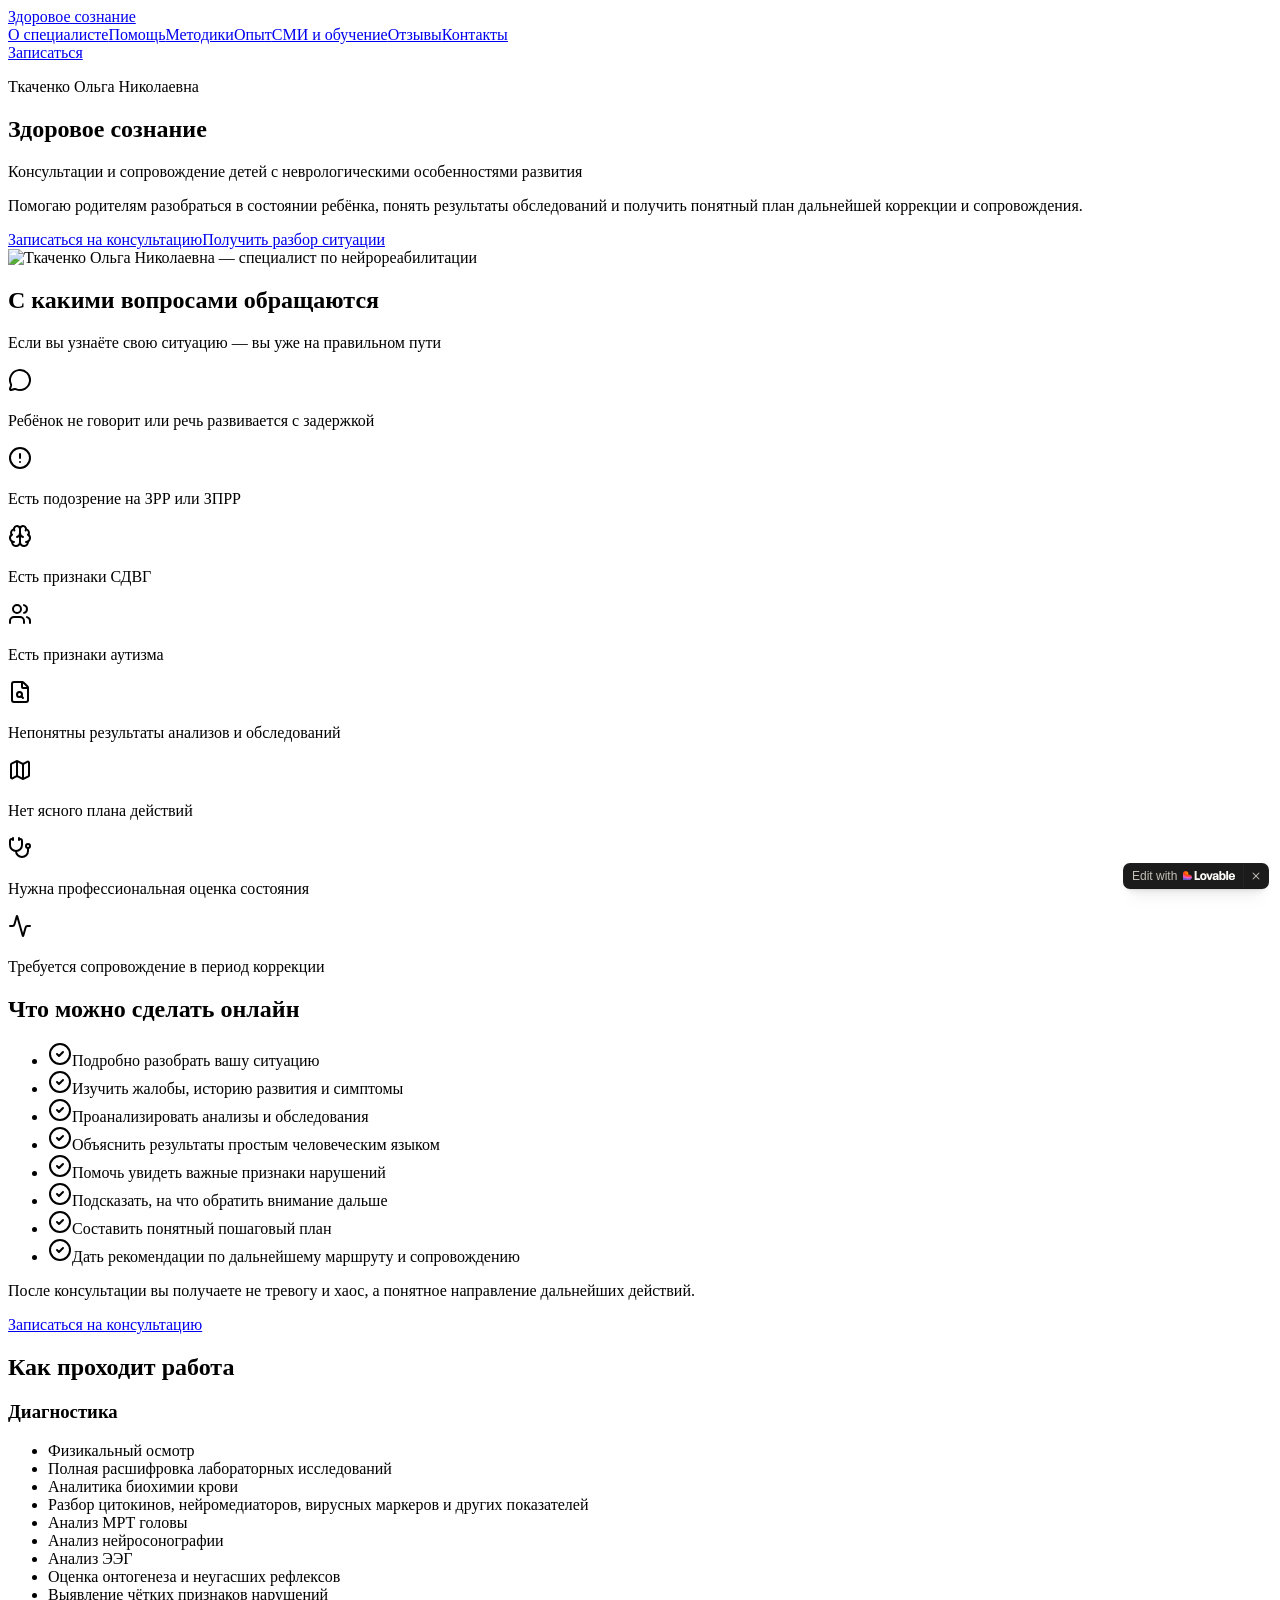
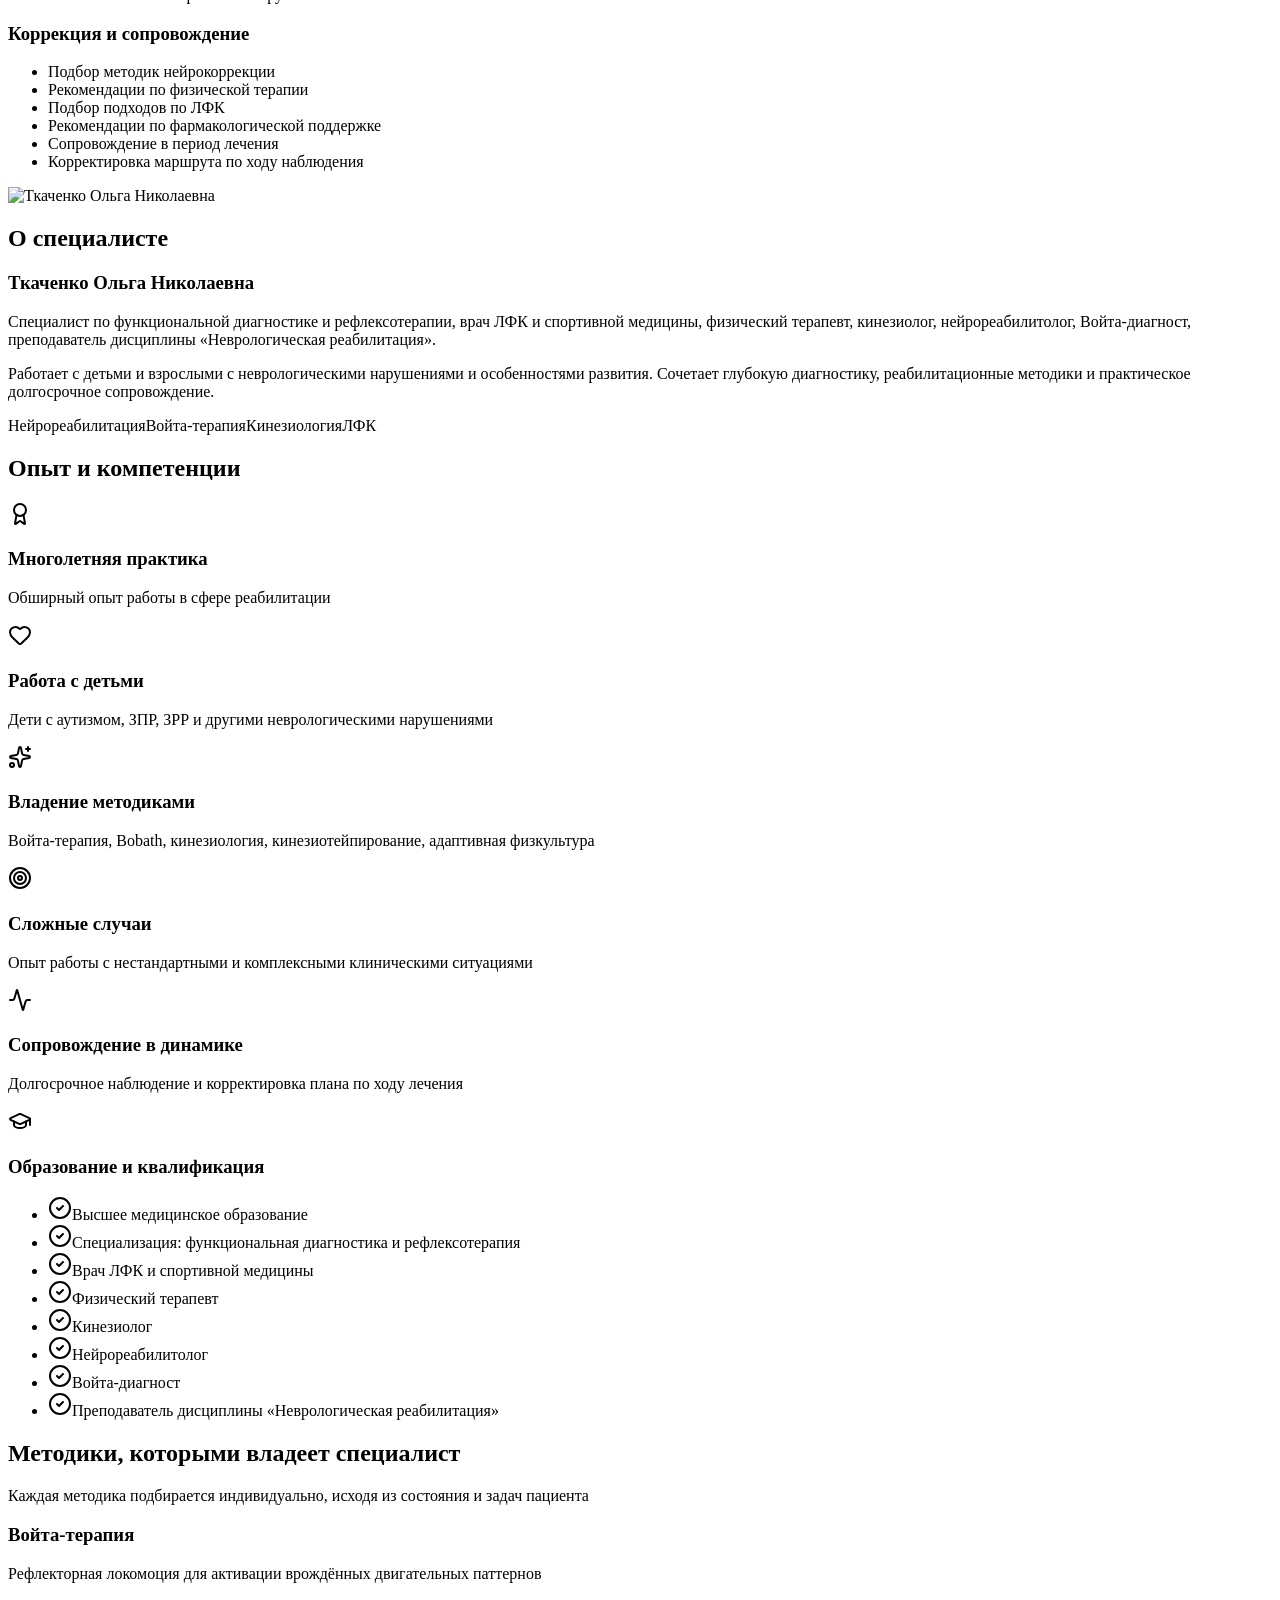
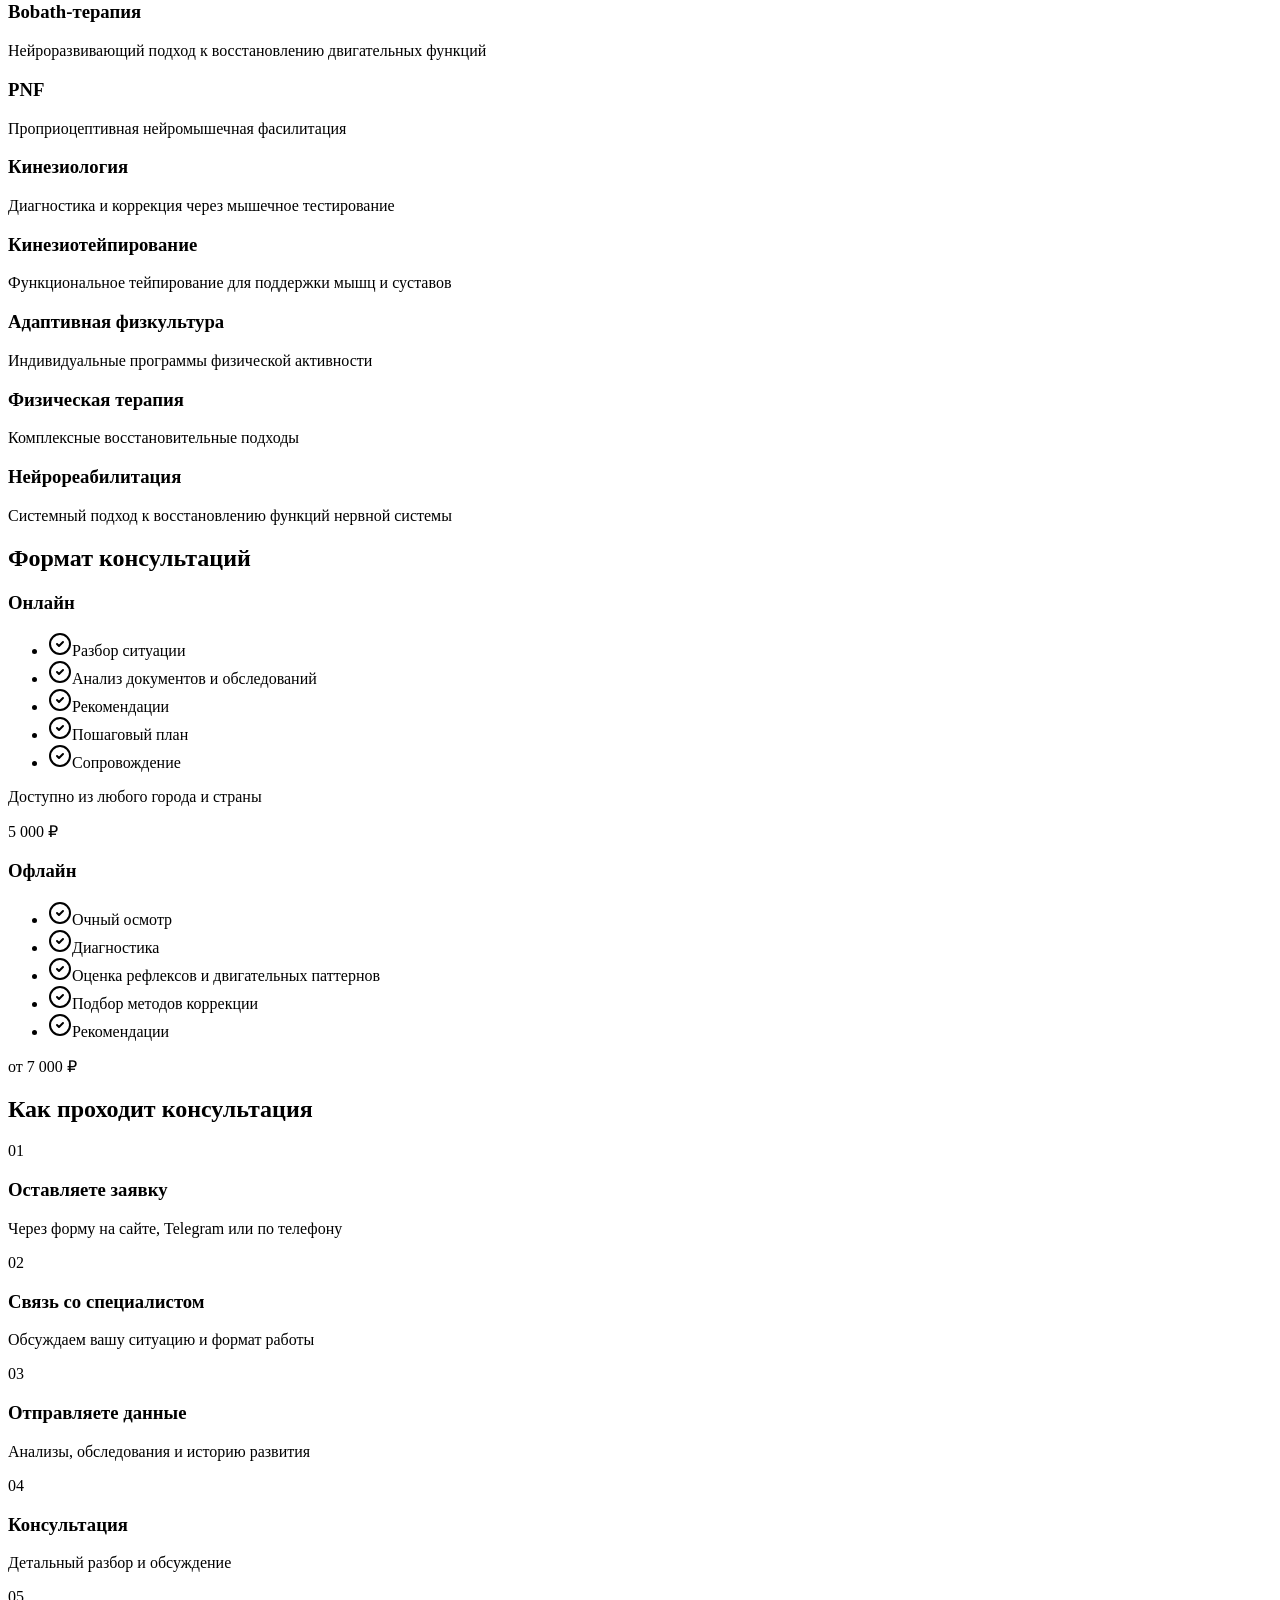
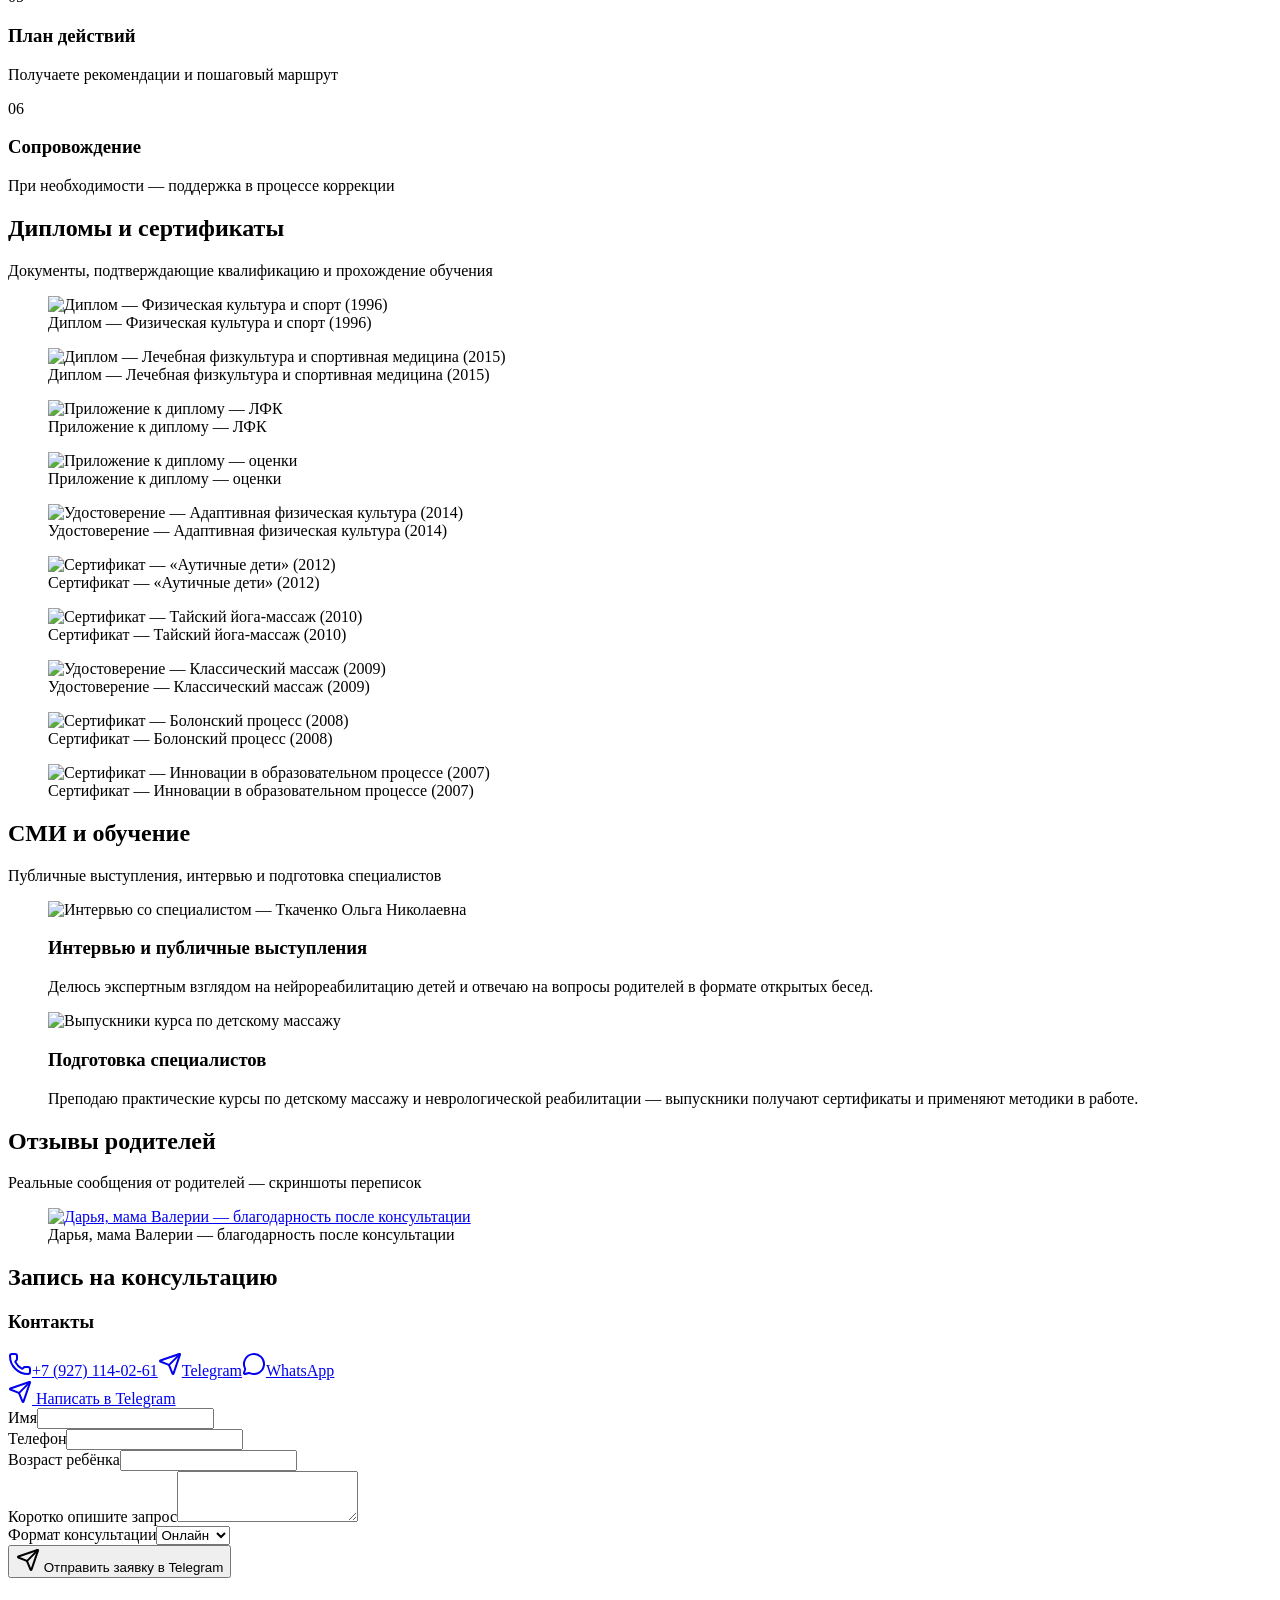
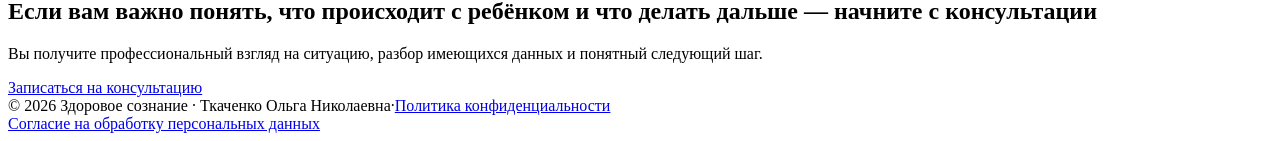
==== index.html @ efbc5fbc "Add files via upload" ====
<!DOCTYPE html>
<!-- saved from url=(0044)https://pro-zdorovoye-soznaniye.lovable.app/ -->
<html lang="en"><head><meta http-equiv="Content-Type" content="text/html; charset=UTF-8"><meta name="viewport" content="width=device-width, initial-scale=1"><link rel="preload" as="image" href="./Здоровое сознание — Ткаченко Ольга Николаевна_files/specialist-photo-D7cPKZuB-D7cPKZuB.jpg"><title>Здоровое сознание — Ткаченко Ольга Николаевна</title><meta name="author" content="Lovable"><meta property="og:type" content="website"><meta name="twitter:card" content="summary"><meta name="twitter:site" content="@Lovable"><meta name="twitter:title" content="Здоровое сознание- неврологическая реабилитация lkz ltntq"><meta name="twitter:description" content="Консультации и сопровождение детей с неврологическими особенностями развития"><meta property="og:image" content="https://pub-bb2e103a32db4e198524a2e9ed8f35b4.r2.dev/c05ab0c4-1d05-4b2f-a5a8-fe8c8fefa75e/id-preview-8404f0a5--27f8349e-f253-4668-943f-64f01ddd9926.lovable.app-1778008682517.png"><meta name="twitter:image" content="https://pub-bb2e103a32db4e198524a2e9ed8f35b4.r2.dev/c05ab0c4-1d05-4b2f-a5a8-fe8c8fefa75e/id-preview-8404f0a5--27f8349e-f253-4668-943f-64f01ddd9926.lovable.app-1778008682517.png"><meta name="description" content="Консультации и сопровождение детей с неврологическими особенностями развития. Нейрореабилитация, Войта-терапия, кинезиология, ЛФК."><meta property="og:title" content="Здоровое сознание"><meta property="og:description" content="Консультации и сопровождение детей с неврологическими особенностями развития."><link rel="modulepreload" href="https://pro-zdorovoye-soznaniye.lovable.app/assets/index-qpghw267.js"><link rel="modulepreload" href="https://pro-zdorovoye-soznaniye.lovable.app/assets/index-K4HF3WIZ.js"><link rel="stylesheet" href="./Здоровое сознание — Ткаченко Ольга Николаевна_files/styles-DszyTDGh.css">
<style>
	@font-face {
		font-family: 'CameraPlainVariable';
		src: url('https://cdn.gpteng.co/mcp-widgets/v1/fonts/CameraPlainVariable.woff2') format('woff2');
		font-weight: 100 900;
		font-style: normal;
		font-display: swap;
	}

	#lovable-badge {
		--badge-bg: #1b1b1b;
		--badge-text: #c5c1b9;
		--badge-text-hover: #dcdad5;
		--badge-radius: 6px;
		--badge-padding: 8px;
		--badge-gap: 6px;
		--badge-shadow: 
			0 0 0 1px rgba(0, 0, 0, 0.88),
			0 1px 0 0 rgba(0, 0, 0, 0.04),
			0 2px 2px -1px rgba(0, 0, 0, 0.08),
			0 4px 4px -2px rgba(0, 0, 0, 0.08),
			0 8px 8px -4px rgba(0, 0, 0, 0.08),
			0 16px 16px -8px rgba(0, 0, 0, 0.08);
		--badge-transition-duration: 0.2s;
		--badge-transition-easing: cubic-bezier(0.16, 1, 0.32, 1);
		--focus-color: #575ECF;
		--focus-offset: 2px;
		--focus-width: 2px;
		
		position: fixed;
		bottom: 12px;
		right: 12px;
		height: 24px;
		display: flex;
		align-items: center;
		z-index: 1000000;
		background-color: var(--badge-bg);
		color: var(--badge-text);
		border-radius: var(--badge-radius);
		box-shadow: var(--badge-shadow);
		font-size: 12px;
		font-family: CameraPlainVariable, "CameraPlainVariable Fallback", -apple-system, BlinkMacSystemFont, 'Segoe UI', Roboto, sans-serif;
		font-weight: 400 !important;
		text-transform: none !important;
		font-feature-settings: normal !important;
		transform: translateZ(0);
		will-change: transform, opacity;
	}

	#lovable-badge-cta {
		display: flex;
		align-items: center;
		gap: var(--badge-gap);
		padding: 0 var(--badge-padding);
		height: 100%;
		color: inherit;
		text-decoration: none;
		white-space: nowrap;
		border-radius: var(--badge-radius) 0 0 var(--badge-radius);
		transition: 
			background-color var(--badge-transition-duration) ease,
			color var(--badge-transition-duration) ease,
			transform 0.1s ease;
	}

	#lovable-badge-cta:hover {
		background: rgba(255, 255, 255, 0.04);
		color: var(--badge-text-hover);
	}

	#lovable-badge-cta:active {
		transform: scale(0.98);
	}

	#lovable-badge-cta:focus {
		outline: none;
	}

	#lovable-badge-cta:focus-visible {
		outline: var(--focus-width) solid var(--focus-color);
		outline-offset: var(--focus-offset);
		z-index: 1;
	}

	#lovable-badge-text {
		line-height: 1;
	}

	#lovable-badge-divider {
		width: 1px;
		height: 24px;
		background-color: rgba(255, 255, 255, 0.04);
		flex-shrink: 0;
	}

	#lovable-badge-close {
		width: 24px;
		height: 24px;
		min-width: 24px;
		min-height: 24px;
		cursor: pointer;
		background: none;
		border: none;
		padding: 0;
		display: flex;
		align-items: center;
		justify-content: center;
		border-radius: 0 var(--badge-radius) var(--badge-radius) 0;
		flex-shrink: 0;
		transition: 
			background-color var(--badge-transition-duration) ease,
			transform 0.1s ease;
	}

	#lovable-badge-close:hover {
		background: rgba(255, 255, 255, 0.04);
	}

	#lovable-badge-close:active {
		transform: scale(0.92);
	}

	#lovable-badge-close:focus {
		outline: none;
	}

	#lovable-badge-close:focus-visible {
		outline: var(--focus-width) solid var(--focus-color);
		outline-offset: calc(var(--focus-offset) * -1);
		z-index: 1;
	}

	#lovable-badge-close svg path {
		fill: var(--badge-text);
		transition: fill var(--badge-transition-duration) ease;
	}

	#lovable-badge-close:hover svg path {
		fill: var(--badge-text-hover);
	}

	@media (prefers-reduced-motion: reduce) {
		#lovable-badge-cta,
		#lovable-badge-close,
		#lovable-badge-close svg path {
			transition: none;
		}
		
		#lovable-badge-cta:active,
		#lovable-badge-close:active {
			transform: none;
		}
	}

	@media (prefers-contrast: high) {
		#lovable-badge {
			--badge-bg: #000;
			--badge-text: #fff;
			--badge-text-hover: #fff;
			border: 2px solid currentColor;
		}
		
		#lovable-badge-cta:focus-visible,
		#lovable-badge-close:focus-visible {
			outline-width: 3px;
		}
	}
</style>
<script defer="" src="./Здоровое сознание — Ткаченко Ольга Николаевна_files/_flock.js.Без названия" data-proxy-url="/~api/analytics"></script></head><body><!--$--><div class="min-h-screen bg-background text-foreground"><header class="sticky top-0 z-50 border-b border-border/60 bg-background/80 backdrop-blur"><div class="mx-auto flex h-16 max-w-6xl items-center justify-between px-4 md:h-20"><a href="https://pro-zdorovoye-soznaniye.lovable.app/#top" class="font-serif text-lg font-semibold md:text-xl">Здоровое сознание</a><nav class="hidden items-center gap-7 text-sm text-muted-foreground md:flex"><a href="https://pro-zdorovoye-soznaniye.lovable.app/#about" class="transition-colors hover:text-foreground">О специалисте</a><a href="https://pro-zdorovoye-soznaniye.lovable.app/#help" class="transition-colors hover:text-foreground">Помощь</a><a href="https://pro-zdorovoye-soznaniye.lovable.app/#methods" class="transition-colors hover:text-foreground">Методики</a><a href="https://pro-zdorovoye-soznaniye.lovable.app/#experience" class="transition-colors hover:text-foreground">Опыт</a><a href="https://pro-zdorovoye-soznaniye.lovable.app/#media" class="transition-colors hover:text-foreground">СМИ и обучение</a><a href="https://pro-zdorovoye-soznaniye.lovable.app/#reviews" class="transition-colors hover:text-foreground">Отзывы</a><a href="https://pro-zdorovoye-soznaniye.lovable.app/#contacts" class="transition-colors hover:text-foreground">Контакты</a></nav><a href="https://pro-zdorovoye-soznaniye.lovable.app/#contacts" class="rounded-lg bg-sage px-4 py-2 text-sm font-medium text-primary-foreground shadow-sm transition hover:bg-sage-dark">Записаться</a></div></header><section id="top" class="relative overflow-hidden" style="background:var(--hero-gradient)"><div class="mx-auto grid max-w-6xl gap-10 px-4 py-16 md:grid-cols-2 md:items-center md:gap-16 md:py-24"><div><p class="mb-4 text-xs font-semibold uppercase tracking-widest text-sage-dark">Ткаченко Ольга Николаевна</p><h1 class="font-serif text-5xl font-semibold leading-[1.05] text-foreground md:text-6xl">Здоровое сознание</h1><p class="mt-6 text-lg text-muted-foreground md:text-xl">Консультации и сопровождение детей с неврологическими особенностями развития</p><p class="mt-4 text-base leading-relaxed text-muted-foreground">Помогаю родителям разобраться в состоянии ребёнка, понять результаты обследований и получить понятный план дальнейшей коррекции и сопровождения.</p><div class="mt-8 flex flex-col gap-3 sm:flex-row"><a href="https://pro-zdorovoye-soznaniye.lovable.app/#contacts" class="rounded-xl bg-sage px-6 py-4 text-center text-base font-medium text-primary-foreground shadow-md transition hover:bg-sage-dark">Записаться на консультацию</a><a href="https://pro-zdorovoye-soznaniye.lovable.app/#online" class="rounded-xl border border-border bg-card px-6 py-4 text-center text-base font-medium text-foreground transition hover:border-sage hover:text-sage-dark">Получить разбор ситуации</a></div></div><div class="relative"><div class="absolute -inset-4 rounded-3xl bg-sage-light/40 blur-2xl"></div><img src="./Здоровое сознание — Ткаченко Ольга Николаевна_files/specialist-photo-D7cPKZuB-D7cPKZuB.jpg" alt="Ткаченко Ольга Николаевна — специалист по нейрореабилитации" class="relative w-full rounded-2xl object-cover shadow-[var(--card-shadow-hover)]"></div></div></section><section id="help" class="mx-auto max-w-6xl px-4 py-20 md:py-24"><div class="text-center"><h2 class="font-serif text-3xl font-semibold md:text-4xl">С какими вопросами обращаются</h2><p class="mt-3 text-muted-foreground">Если вы узнаёте свою ситуацию — вы уже на правильном пути</p></div><div class="mt-12 grid gap-5 sm:grid-cols-2 lg:grid-cols-4"><div class="rounded-2xl border border-border bg-card p-6 shadow-[var(--card-shadow)] transition hover:shadow-[var(--card-shadow-hover)]"><div class="mb-4 inline-flex h-10 w-10 items-center justify-center rounded-lg bg-sage-light text-sage-dark"><svg xmlns="http://www.w3.org/2000/svg" width="24" height="24" viewBox="0 0 24 24" fill="none" stroke="currentColor" stroke-width="2" stroke-linecap="round" stroke-linejoin="round" class="lucide lucide-message-circle h-5 w-5" aria-hidden="true"><path d="M2.992 16.342a2 2 0 0 1 .094 1.167l-1.065 3.29a1 1 0 0 0 1.236 1.168l3.413-.998a2 2 0 0 1 1.099.092 10 10 0 1 0-4.777-4.719"></path></svg></div><p class="text-sm font-medium leading-relaxed text-foreground">Ребёнок не говорит или речь развивается с задержкой</p></div><div class="rounded-2xl border border-border bg-card p-6 shadow-[var(--card-shadow)] transition hover:shadow-[var(--card-shadow-hover)]"><div class="mb-4 inline-flex h-10 w-10 items-center justify-center rounded-lg bg-sage-light text-sage-dark"><svg xmlns="http://www.w3.org/2000/svg" width="24" height="24" viewBox="0 0 24 24" fill="none" stroke="currentColor" stroke-width="2" stroke-linecap="round" stroke-linejoin="round" class="lucide lucide-circle-alert h-5 w-5" aria-hidden="true"><circle cx="12" cy="12" r="10"></circle><line x1="12" x2="12" y1="8" y2="12"></line><line x1="12" x2="12.01" y1="16" y2="16"></line></svg></div><p class="text-sm font-medium leading-relaxed text-foreground">Есть подозрение на ЗРР или ЗПРР</p></div><div class="rounded-2xl border border-border bg-card p-6 shadow-[var(--card-shadow)] transition hover:shadow-[var(--card-shadow-hover)]"><div class="mb-4 inline-flex h-10 w-10 items-center justify-center rounded-lg bg-sage-light text-sage-dark"><svg xmlns="http://www.w3.org/2000/svg" width="24" height="24" viewBox="0 0 24 24" fill="none" stroke="currentColor" stroke-width="2" stroke-linecap="round" stroke-linejoin="round" class="lucide lucide-brain h-5 w-5" aria-hidden="true"><path d="M12 18V5"></path><path d="M15 13a4.17 4.17 0 0 1-3-4 4.17 4.17 0 0 1-3 4"></path><path d="M17.598 6.5A3 3 0 1 0 12 5a3 3 0 1 0-5.598 1.5"></path><path d="M17.997 5.125a4 4 0 0 1 2.526 5.77"></path><path d="M18 18a4 4 0 0 0 2-7.464"></path><path d="M19.967 17.483A4 4 0 1 1 12 18a4 4 0 1 1-7.967-.517"></path><path d="M6 18a4 4 0 0 1-2-7.464"></path><path d="M6.003 5.125a4 4 0 0 0-2.526 5.77"></path></svg></div><p class="text-sm font-medium leading-relaxed text-foreground">Есть признаки СДВГ</p></div><div class="rounded-2xl border border-border bg-card p-6 shadow-[var(--card-shadow)] transition hover:shadow-[var(--card-shadow-hover)]"><div class="mb-4 inline-flex h-10 w-10 items-center justify-center rounded-lg bg-sage-light text-sage-dark"><svg xmlns="http://www.w3.org/2000/svg" width="24" height="24" viewBox="0 0 24 24" fill="none" stroke="currentColor" stroke-width="2" stroke-linecap="round" stroke-linejoin="round" class="lucide lucide-users h-5 w-5" aria-hidden="true"><path d="M16 21v-2a4 4 0 0 0-4-4H6a4 4 0 0 0-4 4v2"></path><path d="M16 3.128a4 4 0 0 1 0 7.744"></path><path d="M22 21v-2a4 4 0 0 0-3-3.87"></path><circle cx="9" cy="7" r="4"></circle></svg></div><p class="text-sm font-medium leading-relaxed text-foreground">Есть признаки аутизма</p></div><div class="rounded-2xl border border-border bg-card p-6 shadow-[var(--card-shadow)] transition hover:shadow-[var(--card-shadow-hover)]"><div class="mb-4 inline-flex h-10 w-10 items-center justify-center rounded-lg bg-sage-light text-sage-dark"><svg xmlns="http://www.w3.org/2000/svg" width="24" height="24" viewBox="0 0 24 24" fill="none" stroke="currentColor" stroke-width="2" stroke-linecap="round" stroke-linejoin="round" class="lucide lucide-file-search h-5 w-5" aria-hidden="true"><path d="M6 22a2 2 0 0 1-2-2V4a2 2 0 0 1 2-2h8a2.4 2.4 0 0 1 1.704.706l3.588 3.588A2.4 2.4 0 0 1 20 8v12a2 2 0 0 1-2 2z"></path><path d="M14 2v5a1 1 0 0 0 1 1h5"></path><circle cx="11.5" cy="14.5" r="2.5"></circle><path d="M13.3 16.3 15 18"></path></svg></div><p class="text-sm font-medium leading-relaxed text-foreground">Непонятны результаты анализов и обследований</p></div><div class="rounded-2xl border border-border bg-card p-6 shadow-[var(--card-shadow)] transition hover:shadow-[var(--card-shadow-hover)]"><div class="mb-4 inline-flex h-10 w-10 items-center justify-center rounded-lg bg-sage-light text-sage-dark"><svg xmlns="http://www.w3.org/2000/svg" width="24" height="24" viewBox="0 0 24 24" fill="none" stroke="currentColor" stroke-width="2" stroke-linecap="round" stroke-linejoin="round" class="lucide lucide-map h-5 w-5" aria-hidden="true"><path d="M14.106 5.553a2 2 0 0 0 1.788 0l3.659-1.83A1 1 0 0 1 21 4.619v12.764a1 1 0 0 1-.553.894l-4.553 2.277a2 2 0 0 1-1.788 0l-4.212-2.106a2 2 0 0 0-1.788 0l-3.659 1.83A1 1 0 0 1 3 19.381V6.618a1 1 0 0 1 .553-.894l4.553-2.277a2 2 0 0 1 1.788 0z"></path><path d="M15 5.764v15"></path><path d="M9 3.236v15"></path></svg></div><p class="text-sm font-medium leading-relaxed text-foreground">Нет ясного плана действий</p></div><div class="rounded-2xl border border-border bg-card p-6 shadow-[var(--card-shadow)] transition hover:shadow-[var(--card-shadow-hover)]"><div class="mb-4 inline-flex h-10 w-10 items-center justify-center rounded-lg bg-sage-light text-sage-dark"><svg xmlns="http://www.w3.org/2000/svg" width="24" height="24" viewBox="0 0 24 24" fill="none" stroke="currentColor" stroke-width="2" stroke-linecap="round" stroke-linejoin="round" class="lucide lucide-stethoscope h-5 w-5" aria-hidden="true"><path d="M11 2v2"></path><path d="M5 2v2"></path><path d="M5 3H4a2 2 0 0 0-2 2v4a6 6 0 0 0 12 0V5a2 2 0 0 0-2-2h-1"></path><path d="M8 15a6 6 0 0 0 12 0v-3"></path><circle cx="20" cy="10" r="2"></circle></svg></div><p class="text-sm font-medium leading-relaxed text-foreground">Нужна профессиональная оценка состояния</p></div><div class="rounded-2xl border border-border bg-card p-6 shadow-[var(--card-shadow)] transition hover:shadow-[var(--card-shadow-hover)]"><div class="mb-4 inline-flex h-10 w-10 items-center justify-center rounded-lg bg-sage-light text-sage-dark"><svg xmlns="http://www.w3.org/2000/svg" width="24" height="24" viewBox="0 0 24 24" fill="none" stroke="currentColor" stroke-width="2" stroke-linecap="round" stroke-linejoin="round" class="lucide lucide-activity h-5 w-5" aria-hidden="true"><path d="M22 12h-2.48a2 2 0 0 0-1.93 1.46l-2.35 8.36a.25.25 0 0 1-.48 0L9.24 2.18a.25.25 0 0 0-.48 0l-2.35 8.36A2 2 0 0 1 4.49 12H2"></path></svg></div><p class="text-sm font-medium leading-relaxed text-foreground">Требуется сопровождение в период коррекции</p></div></div></section><section id="online" class="bg-muted/40 py-20 md:py-24"><div class="mx-auto max-w-4xl px-4"><h2 class="text-center font-serif text-3xl font-semibold md:text-4xl">Что можно сделать онлайн</h2><ul class="mt-12 grid gap-4 md:grid-cols-2"><li class="flex items-start gap-3 rounded-xl bg-card p-5 shadow-[var(--card-shadow)]"><svg xmlns="http://www.w3.org/2000/svg" width="24" height="24" viewBox="0 0 24 24" fill="none" stroke="currentColor" stroke-width="2" stroke-linecap="round" stroke-linejoin="round" class="lucide lucide-circle-check mt-0.5 h-5 w-5 flex-shrink-0 text-sage" aria-hidden="true"><circle cx="12" cy="12" r="10"></circle><path d="m9 12 2 2 4-4"></path></svg><span class="text-sm leading-relaxed">Подробно разобрать вашу ситуацию</span></li><li class="flex items-start gap-3 rounded-xl bg-card p-5 shadow-[var(--card-shadow)]"><svg xmlns="http://www.w3.org/2000/svg" width="24" height="24" viewBox="0 0 24 24" fill="none" stroke="currentColor" stroke-width="2" stroke-linecap="round" stroke-linejoin="round" class="lucide lucide-circle-check mt-0.5 h-5 w-5 flex-shrink-0 text-sage" aria-hidden="true"><circle cx="12" cy="12" r="10"></circle><path d="m9 12 2 2 4-4"></path></svg><span class="text-sm leading-relaxed">Изучить жалобы, историю развития и симптомы</span></li><li class="flex items-start gap-3 rounded-xl bg-card p-5 shadow-[var(--card-shadow)]"><svg xmlns="http://www.w3.org/2000/svg" width="24" height="24" viewBox="0 0 24 24" fill="none" stroke="currentColor" stroke-width="2" stroke-linecap="round" stroke-linejoin="round" class="lucide lucide-circle-check mt-0.5 h-5 w-5 flex-shrink-0 text-sage" aria-hidden="true"><circle cx="12" cy="12" r="10"></circle><path d="m9 12 2 2 4-4"></path></svg><span class="text-sm leading-relaxed">Проанализировать анализы и обследования</span></li><li class="flex items-start gap-3 rounded-xl bg-card p-5 shadow-[var(--card-shadow)]"><svg xmlns="http://www.w3.org/2000/svg" width="24" height="24" viewBox="0 0 24 24" fill="none" stroke="currentColor" stroke-width="2" stroke-linecap="round" stroke-linejoin="round" class="lucide lucide-circle-check mt-0.5 h-5 w-5 flex-shrink-0 text-sage" aria-hidden="true"><circle cx="12" cy="12" r="10"></circle><path d="m9 12 2 2 4-4"></path></svg><span class="text-sm leading-relaxed">Объяснить результаты простым человеческим языком</span></li><li class="flex items-start gap-3 rounded-xl bg-card p-5 shadow-[var(--card-shadow)]"><svg xmlns="http://www.w3.org/2000/svg" width="24" height="24" viewBox="0 0 24 24" fill="none" stroke="currentColor" stroke-width="2" stroke-linecap="round" stroke-linejoin="round" class="lucide lucide-circle-check mt-0.5 h-5 w-5 flex-shrink-0 text-sage" aria-hidden="true"><circle cx="12" cy="12" r="10"></circle><path d="m9 12 2 2 4-4"></path></svg><span class="text-sm leading-relaxed">Помочь увидеть важные признаки нарушений</span></li><li class="flex items-start gap-3 rounded-xl bg-card p-5 shadow-[var(--card-shadow)]"><svg xmlns="http://www.w3.org/2000/svg" width="24" height="24" viewBox="0 0 24 24" fill="none" stroke="currentColor" stroke-width="2" stroke-linecap="round" stroke-linejoin="round" class="lucide lucide-circle-check mt-0.5 h-5 w-5 flex-shrink-0 text-sage" aria-hidden="true"><circle cx="12" cy="12" r="10"></circle><path d="m9 12 2 2 4-4"></path></svg><span class="text-sm leading-relaxed">Подсказать, на что обратить внимание дальше</span></li><li class="flex items-start gap-3 rounded-xl bg-card p-5 shadow-[var(--card-shadow)]"><svg xmlns="http://www.w3.org/2000/svg" width="24" height="24" viewBox="0 0 24 24" fill="none" stroke="currentColor" stroke-width="2" stroke-linecap="round" stroke-linejoin="round" class="lucide lucide-circle-check mt-0.5 h-5 w-5 flex-shrink-0 text-sage" aria-hidden="true"><circle cx="12" cy="12" r="10"></circle><path d="m9 12 2 2 4-4"></path></svg><span class="text-sm leading-relaxed">Составить понятный пошаговый план</span></li><li class="flex items-start gap-3 rounded-xl bg-card p-5 shadow-[var(--card-shadow)]"><svg xmlns="http://www.w3.org/2000/svg" width="24" height="24" viewBox="0 0 24 24" fill="none" stroke="currentColor" stroke-width="2" stroke-linecap="round" stroke-linejoin="round" class="lucide lucide-circle-check mt-0.5 h-5 w-5 flex-shrink-0 text-sage" aria-hidden="true"><circle cx="12" cy="12" r="10"></circle><path d="m9 12 2 2 4-4"></path></svg><span class="text-sm leading-relaxed">Дать рекомендации по дальнейшему маршруту и сопровождению</span></li></ul><p class="mt-10 text-center text-base text-muted-foreground">После консультации вы получаете не тревогу и хаос, а понятное направление дальнейших действий.</p><div class="mt-8 flex justify-center"><a href="https://pro-zdorovoye-soznaniye.lovable.app/#contacts" class="rounded-xl bg-sage px-6 py-4 text-base font-medium text-primary-foreground shadow-md transition hover:bg-sage-dark">Записаться на консультацию</a></div></div></section><section class="mx-auto max-w-6xl px-4 py-20 md:py-24"><h2 class="text-center font-serif text-3xl font-semibold md:text-4xl">Как проходит работа</h2><div class="mt-12 grid gap-8 md:grid-cols-2"><div class="rounded-2xl border border-border bg-card p-8 shadow-[var(--card-shadow)]"><h3 class="mb-5 font-serif text-2xl font-semibold text-sage-dark">Диагностика</h3><ul class="space-y-3"><li class="flex items-start gap-2 text-sm text-foreground"><span class="mt-2 h-1.5 w-1.5 flex-shrink-0 rounded-full bg-sage"></span><span class="leading-relaxed">Физикальный осмотр</span></li><li class="flex items-start gap-2 text-sm text-foreground"><span class="mt-2 h-1.5 w-1.5 flex-shrink-0 rounded-full bg-sage"></span><span class="leading-relaxed">Полная расшифровка лабораторных исследований</span></li><li class="flex items-start gap-2 text-sm text-foreground"><span class="mt-2 h-1.5 w-1.5 flex-shrink-0 rounded-full bg-sage"></span><span class="leading-relaxed">Аналитика биохимии крови</span></li><li class="flex items-start gap-2 text-sm text-foreground"><span class="mt-2 h-1.5 w-1.5 flex-shrink-0 rounded-full bg-sage"></span><span class="leading-relaxed">Разбор цитокинов, нейромедиаторов, вирусных маркеров и других показателей</span></li><li class="flex items-start gap-2 text-sm text-foreground"><span class="mt-2 h-1.5 w-1.5 flex-shrink-0 rounded-full bg-sage"></span><span class="leading-relaxed">Анализ МРТ головы</span></li><li class="flex items-start gap-2 text-sm text-foreground"><span class="mt-2 h-1.5 w-1.5 flex-shrink-0 rounded-full bg-sage"></span><span class="leading-relaxed">Анализ нейросонографии</span></li><li class="flex items-start gap-2 text-sm text-foreground"><span class="mt-2 h-1.5 w-1.5 flex-shrink-0 rounded-full bg-sage"></span><span class="leading-relaxed">Анализ ЭЭГ</span></li><li class="flex items-start gap-2 text-sm text-foreground"><span class="mt-2 h-1.5 w-1.5 flex-shrink-0 rounded-full bg-sage"></span><span class="leading-relaxed">Оценка онтогенеза и неугасших рефлексов</span></li><li class="flex items-start gap-2 text-sm text-foreground"><span class="mt-2 h-1.5 w-1.5 flex-shrink-0 rounded-full bg-sage"></span><span class="leading-relaxed">Выявление чётких признаков нарушений</span></li></ul></div><div class="rounded-2xl border border-border bg-card p-8 shadow-[var(--card-shadow)]"><h3 class="mb-5 font-serif text-2xl font-semibold text-sage-dark">Коррекция и сопровождение</h3><ul class="space-y-3"><li class="flex items-start gap-2 text-sm text-foreground"><span class="mt-2 h-1.5 w-1.5 flex-shrink-0 rounded-full bg-sage"></span><span class="leading-relaxed">Подбор методик нейрокоррекции</span></li><li class="flex items-start gap-2 text-sm text-foreground"><span class="mt-2 h-1.5 w-1.5 flex-shrink-0 rounded-full bg-sage"></span><span class="leading-relaxed">Рекомендации по физической терапии</span></li><li class="flex items-start gap-2 text-sm text-foreground"><span class="mt-2 h-1.5 w-1.5 flex-shrink-0 rounded-full bg-sage"></span><span class="leading-relaxed">Подбор подходов по ЛФК</span></li><li class="flex items-start gap-2 text-sm text-foreground"><span class="mt-2 h-1.5 w-1.5 flex-shrink-0 rounded-full bg-sage"></span><span class="leading-relaxed">Рекомендации по фармакологической поддержке</span></li><li class="flex items-start gap-2 text-sm text-foreground"><span class="mt-2 h-1.5 w-1.5 flex-shrink-0 rounded-full bg-sage"></span><span class="leading-relaxed">Сопровождение в период лечения</span></li><li class="flex items-start gap-2 text-sm text-foreground"><span class="mt-2 h-1.5 w-1.5 flex-shrink-0 rounded-full bg-sage"></span><span class="leading-relaxed">Корректировка маршрута по ходу наблюдения</span></li></ul></div></div></section><section id="about" class="bg-sage-light/30 py-20 md:py-24"><div class="mx-auto grid max-w-6xl gap-10 px-4 md:grid-cols-5 md:items-center"><div class="md:col-span-2"><img src="./Здоровое сознание — Ткаченко Ольга Николаевна_files/specialist-photo-D7cPKZuB-D7cPKZuB.jpg" alt="Ткаченко Ольга Николаевна" class="w-full rounded-2xl object-cover shadow-[var(--card-shadow-hover)]"></div><div class="md:col-span-3"><h2 class="font-serif text-3xl font-semibold md:text-4xl">О специалисте</h2><h3 class="mt-2 font-serif text-xl font-semibold text-sage-dark">Ткаченко Ольга Николаевна</h3><p class="mt-5 leading-relaxed text-foreground">Специалист по функциональной диагностике и рефлексотерапии, врач ЛФК и спортивной медицины, физический терапевт, кинезиолог, нейрореабилитолог, Войта-диагност, преподаватель дисциплины «Неврологическая реабилитация».</p><p class="mt-4 leading-relaxed text-muted-foreground">Работает с детьми и взрослыми с неврологическими нарушениями и особенностями развития. Сочетает глубокую диагностику, реабилитационные методики и практическое долгосрочное сопровождение.</p><div class="mt-6 flex flex-wrap gap-2"><span class="rounded-full bg-card px-4 py-1.5 text-sm font-medium text-sage-dark shadow-sm">Нейрореабилитация</span><span class="rounded-full bg-card px-4 py-1.5 text-sm font-medium text-sage-dark shadow-sm">Войта-терапия</span><span class="rounded-full bg-card px-4 py-1.5 text-sm font-medium text-sage-dark shadow-sm">Кинезиология</span><span class="rounded-full bg-card px-4 py-1.5 text-sm font-medium text-sage-dark shadow-sm">ЛФК</span></div></div></div></section><section id="experience" class="mx-auto max-w-6xl px-4 py-20 md:py-24"><h2 class="text-center font-serif text-3xl font-semibold md:text-4xl">Опыт и компетенции</h2><div class="mt-12 grid gap-5 md:grid-cols-3"><div class="rounded-2xl border border-border bg-card p-6 shadow-[var(--card-shadow)] transition hover:shadow-[var(--card-shadow-hover)]"><div class="mb-4 inline-flex h-12 w-12 items-center justify-center rounded-xl bg-sage-light text-sage-dark"><svg xmlns="http://www.w3.org/2000/svg" width="24" height="24" viewBox="0 0 24 24" fill="none" stroke="currentColor" stroke-width="2" stroke-linecap="round" stroke-linejoin="round" class="lucide lucide-award h-6 w-6" aria-hidden="true"><path d="m15.477 12.89 1.515 8.526a.5.5 0 0 1-.81.47l-3.58-2.687a1 1 0 0 0-1.197 0l-3.586 2.686a.5.5 0 0 1-.81-.469l1.514-8.526"></path><circle cx="12" cy="8" r="6"></circle></svg></div><h3 class="font-serif text-lg font-semibold">Многолетняя практика</h3><p class="mt-2 text-sm leading-relaxed text-muted-foreground">Обширный опыт работы в сфере реабилитации</p></div><div class="rounded-2xl border border-border bg-card p-6 shadow-[var(--card-shadow)] transition hover:shadow-[var(--card-shadow-hover)]"><div class="mb-4 inline-flex h-12 w-12 items-center justify-center rounded-xl bg-sage-light text-sage-dark"><svg xmlns="http://www.w3.org/2000/svg" width="24" height="24" viewBox="0 0 24 24" fill="none" stroke="currentColor" stroke-width="2" stroke-linecap="round" stroke-linejoin="round" class="lucide lucide-heart h-6 w-6" aria-hidden="true"><path d="M2 9.5a5.5 5.5 0 0 1 9.591-3.676.56.56 0 0 0 .818 0A5.49 5.49 0 0 1 22 9.5c0 2.29-1.5 4-3 5.5l-5.492 5.313a2 2 0 0 1-3 .019L5 15c-1.5-1.5-3-3.2-3-5.5"></path></svg></div><h3 class="font-serif text-lg font-semibold">Работа с детьми</h3><p class="mt-2 text-sm leading-relaxed text-muted-foreground">Дети с аутизмом, ЗПР, ЗРР и другими неврологическими нарушениями</p></div><div class="rounded-2xl border border-border bg-card p-6 shadow-[var(--card-shadow)] transition hover:shadow-[var(--card-shadow-hover)]"><div class="mb-4 inline-flex h-12 w-12 items-center justify-center rounded-xl bg-sage-light text-sage-dark"><svg xmlns="http://www.w3.org/2000/svg" width="24" height="24" viewBox="0 0 24 24" fill="none" stroke="currentColor" stroke-width="2" stroke-linecap="round" stroke-linejoin="round" class="lucide lucide-sparkles h-6 w-6" aria-hidden="true"><path d="M11.017 2.814a1 1 0 0 1 1.966 0l1.051 5.558a2 2 0 0 0 1.594 1.594l5.558 1.051a1 1 0 0 1 0 1.966l-5.558 1.051a2 2 0 0 0-1.594 1.594l-1.051 5.558a1 1 0 0 1-1.966 0l-1.051-5.558a2 2 0 0 0-1.594-1.594l-5.558-1.051a1 1 0 0 1 0-1.966l5.558-1.051a2 2 0 0 0 1.594-1.594z"></path><path d="M20 2v4"></path><path d="M22 4h-4"></path><circle cx="4" cy="20" r="2"></circle></svg></div><h3 class="font-serif text-lg font-semibold">Владение методиками</h3><p class="mt-2 text-sm leading-relaxed text-muted-foreground">Войта-терапия, Bobath, кинезиология, кинезиотейпирование, адаптивная физкультура</p></div><div class="rounded-2xl border border-border bg-card p-6 shadow-[var(--card-shadow)] transition hover:shadow-[var(--card-shadow-hover)]"><div class="mb-4 inline-flex h-12 w-12 items-center justify-center rounded-xl bg-sage-light text-sage-dark"><svg xmlns="http://www.w3.org/2000/svg" width="24" height="24" viewBox="0 0 24 24" fill="none" stroke="currentColor" stroke-width="2" stroke-linecap="round" stroke-linejoin="round" class="lucide lucide-target h-6 w-6" aria-hidden="true"><circle cx="12" cy="12" r="10"></circle><circle cx="12" cy="12" r="6"></circle><circle cx="12" cy="12" r="2"></circle></svg></div><h3 class="font-serif text-lg font-semibold">Сложные случаи</h3><p class="mt-2 text-sm leading-relaxed text-muted-foreground">Опыт работы с нестандартными и комплексными клиническими ситуациями</p></div><div class="rounded-2xl border border-border bg-card p-6 shadow-[var(--card-shadow)] transition hover:shadow-[var(--card-shadow-hover)]"><div class="mb-4 inline-flex h-12 w-12 items-center justify-center rounded-xl bg-sage-light text-sage-dark"><svg xmlns="http://www.w3.org/2000/svg" width="24" height="24" viewBox="0 0 24 24" fill="none" stroke="currentColor" stroke-width="2" stroke-linecap="round" stroke-linejoin="round" class="lucide lucide-activity h-6 w-6" aria-hidden="true"><path d="M22 12h-2.48a2 2 0 0 0-1.93 1.46l-2.35 8.36a.25.25 0 0 1-.48 0L9.24 2.18a.25.25 0 0 0-.48 0l-2.35 8.36A2 2 0 0 1 4.49 12H2"></path></svg></div><h3 class="font-serif text-lg font-semibold">Сопровождение в динамике</h3><p class="mt-2 text-sm leading-relaxed text-muted-foreground">Долгосрочное наблюдение и корректировка плана по ходу лечения</p></div></div><div class="mt-16 rounded-2xl border border-border bg-card p-8 shadow-[var(--card-shadow)] md:p-10"><div class="mb-6 flex items-center gap-3"><svg xmlns="http://www.w3.org/2000/svg" width="24" height="24" viewBox="0 0 24 24" fill="none" stroke="currentColor" stroke-width="2" stroke-linecap="round" stroke-linejoin="round" class="lucide lucide-graduation-cap h-7 w-7 text-sage" aria-hidden="true"><path d="M21.42 10.922a1 1 0 0 0-.019-1.838L12.83 5.18a2 2 0 0 0-1.66 0L2.6 9.08a1 1 0 0 0 0 1.832l8.57 3.908a2 2 0 0 0 1.66 0z"></path><path d="M22 10v6"></path><path d="M6 12.5V16a6 3 0 0 0 12 0v-3.5"></path></svg><h3 class="font-serif text-2xl font-semibold">Образование и квалификация</h3></div><ul class="grid gap-3 sm:grid-cols-2"><li class="flex items-start gap-2 text-sm"><svg xmlns="http://www.w3.org/2000/svg" width="24" height="24" viewBox="0 0 24 24" fill="none" stroke="currentColor" stroke-width="2" stroke-linecap="round" stroke-linejoin="round" class="lucide lucide-circle-check mt-0.5 h-4 w-4 flex-shrink-0 text-sage" aria-hidden="true"><circle cx="12" cy="12" r="10"></circle><path d="m9 12 2 2 4-4"></path></svg><span class="leading-relaxed">Высшее медицинское образование</span></li><li class="flex items-start gap-2 text-sm"><svg xmlns="http://www.w3.org/2000/svg" width="24" height="24" viewBox="0 0 24 24" fill="none" stroke="currentColor" stroke-width="2" stroke-linecap="round" stroke-linejoin="round" class="lucide lucide-circle-check mt-0.5 h-4 w-4 flex-shrink-0 text-sage" aria-hidden="true"><circle cx="12" cy="12" r="10"></circle><path d="m9 12 2 2 4-4"></path></svg><span class="leading-relaxed">Специализация: функциональная диагностика и рефлексотерапия</span></li><li class="flex items-start gap-2 text-sm"><svg xmlns="http://www.w3.org/2000/svg" width="24" height="24" viewBox="0 0 24 24" fill="none" stroke="currentColor" stroke-width="2" stroke-linecap="round" stroke-linejoin="round" class="lucide lucide-circle-check mt-0.5 h-4 w-4 flex-shrink-0 text-sage" aria-hidden="true"><circle cx="12" cy="12" r="10"></circle><path d="m9 12 2 2 4-4"></path></svg><span class="leading-relaxed">Врач ЛФК и спортивной медицины</span></li><li class="flex items-start gap-2 text-sm"><svg xmlns="http://www.w3.org/2000/svg" width="24" height="24" viewBox="0 0 24 24" fill="none" stroke="currentColor" stroke-width="2" stroke-linecap="round" stroke-linejoin="round" class="lucide lucide-circle-check mt-0.5 h-4 w-4 flex-shrink-0 text-sage" aria-hidden="true"><circle cx="12" cy="12" r="10"></circle><path d="m9 12 2 2 4-4"></path></svg><span class="leading-relaxed">Физический терапевт</span></li><li class="flex items-start gap-2 text-sm"><svg xmlns="http://www.w3.org/2000/svg" width="24" height="24" viewBox="0 0 24 24" fill="none" stroke="currentColor" stroke-width="2" stroke-linecap="round" stroke-linejoin="round" class="lucide lucide-circle-check mt-0.5 h-4 w-4 flex-shrink-0 text-sage" aria-hidden="true"><circle cx="12" cy="12" r="10"></circle><path d="m9 12 2 2 4-4"></path></svg><span class="leading-relaxed">Кинезиолог</span></li><li class="flex items-start gap-2 text-sm"><svg xmlns="http://www.w3.org/2000/svg" width="24" height="24" viewBox="0 0 24 24" fill="none" stroke="currentColor" stroke-width="2" stroke-linecap="round" stroke-linejoin="round" class="lucide lucide-circle-check mt-0.5 h-4 w-4 flex-shrink-0 text-sage" aria-hidden="true"><circle cx="12" cy="12" r="10"></circle><path d="m9 12 2 2 4-4"></path></svg><span class="leading-relaxed">Нейрореабилитолог</span></li><li class="flex items-start gap-2 text-sm"><svg xmlns="http://www.w3.org/2000/svg" width="24" height="24" viewBox="0 0 24 24" fill="none" stroke="currentColor" stroke-width="2" stroke-linecap="round" stroke-linejoin="round" class="lucide lucide-circle-check mt-0.5 h-4 w-4 flex-shrink-0 text-sage" aria-hidden="true"><circle cx="12" cy="12" r="10"></circle><path d="m9 12 2 2 4-4"></path></svg><span class="leading-relaxed">Войта-диагност</span></li><li class="flex items-start gap-2 text-sm"><svg xmlns="http://www.w3.org/2000/svg" width="24" height="24" viewBox="0 0 24 24" fill="none" stroke="currentColor" stroke-width="2" stroke-linecap="round" stroke-linejoin="round" class="lucide lucide-circle-check mt-0.5 h-4 w-4 flex-shrink-0 text-sage" aria-hidden="true"><circle cx="12" cy="12" r="10"></circle><path d="m9 12 2 2 4-4"></path></svg><span class="leading-relaxed">Преподаватель дисциплины «Неврологическая реабилитация»</span></li></ul></div></section><section id="methods" class="bg-muted/40 py-20 md:py-24"><div class="mx-auto max-w-6xl px-4"><div class="text-center"><h2 class="font-serif text-3xl font-semibold md:text-4xl">Методики, которыми владеет специалист</h2><p class="mt-3 text-muted-foreground">Каждая методика подбирается индивидуально, исходя из состояния и задач пациента</p></div><div class="mt-12 grid gap-5 sm:grid-cols-2 lg:grid-cols-4"><div class="rounded-2xl border border-border bg-card p-6 shadow-[var(--card-shadow)] transition hover:shadow-[var(--card-shadow-hover)]"><h3 class="font-serif text-lg font-semibold text-sage-dark">Войта-терапия</h3><p class="mt-2 text-sm leading-relaxed text-muted-foreground">Рефлекторная локомоция для активации врождённых двигательных паттернов</p></div><div class="rounded-2xl border border-border bg-card p-6 shadow-[var(--card-shadow)] transition hover:shadow-[var(--card-shadow-hover)]"><h3 class="font-serif text-lg font-semibold text-sage-dark">Bobath-терапия</h3><p class="mt-2 text-sm leading-relaxed text-muted-foreground">Нейроразвивающий подход к восстановлению двигательных функций</p></div><div class="rounded-2xl border border-border bg-card p-6 shadow-[var(--card-shadow)] transition hover:shadow-[var(--card-shadow-hover)]"><h3 class="font-serif text-lg font-semibold text-sage-dark">PNF</h3><p class="mt-2 text-sm leading-relaxed text-muted-foreground">Проприоцептивная нейромышечная фасилитация</p></div><div class="rounded-2xl border border-border bg-card p-6 shadow-[var(--card-shadow)] transition hover:shadow-[var(--card-shadow-hover)]"><h3 class="font-serif text-lg font-semibold text-sage-dark">Кинезиология</h3><p class="mt-2 text-sm leading-relaxed text-muted-foreground">Диагностика и коррекция через мышечное тестирование</p></div><div class="rounded-2xl border border-border bg-card p-6 shadow-[var(--card-shadow)] transition hover:shadow-[var(--card-shadow-hover)]"><h3 class="font-serif text-lg font-semibold text-sage-dark">Кинезиотейпирование</h3><p class="mt-2 text-sm leading-relaxed text-muted-foreground">Функциональное тейпирование для поддержки мышц и суставов</p></div><div class="rounded-2xl border border-border bg-card p-6 shadow-[var(--card-shadow)] transition hover:shadow-[var(--card-shadow-hover)]"><h3 class="font-serif text-lg font-semibold text-sage-dark">Адаптивная физкультура</h3><p class="mt-2 text-sm leading-relaxed text-muted-foreground">Индивидуальные программы физической активности</p></div><div class="rounded-2xl border border-border bg-card p-6 shadow-[var(--card-shadow)] transition hover:shadow-[var(--card-shadow-hover)]"><h3 class="font-serif text-lg font-semibold text-sage-dark">Физическая терапия</h3><p class="mt-2 text-sm leading-relaxed text-muted-foreground">Комплексные восстановительные подходы</p></div><div class="rounded-2xl border border-border bg-card p-6 shadow-[var(--card-shadow)] transition hover:shadow-[var(--card-shadow-hover)]"><h3 class="font-serif text-lg font-semibold text-sage-dark">Нейрореабилитация</h3><p class="mt-2 text-sm leading-relaxed text-muted-foreground">Системный подход к восстановлению функций нервной системы</p></div></div></div></section><section class="mx-auto max-w-5xl px-4 py-20 md:py-24"><h2 class="text-center font-serif text-3xl font-semibold md:text-4xl">Формат консультаций</h2><div class="mt-12 grid gap-6 md:grid-cols-2"><div class="flex flex-col rounded-2xl border-2 border-sage bg-card p-8 shadow-[var(--card-shadow)]"><h3 class="font-serif text-2xl font-semibold text-sage-dark">Онлайн</h3><ul class="mt-5 flex-1 space-y-2 text-sm"><li class="flex items-start gap-2"><svg xmlns="http://www.w3.org/2000/svg" width="24" height="24" viewBox="0 0 24 24" fill="none" stroke="currentColor" stroke-width="2" stroke-linecap="round" stroke-linejoin="round" class="lucide lucide-circle-check mt-0.5 h-4 w-4 flex-shrink-0 text-sage" aria-hidden="true"><circle cx="12" cy="12" r="10"></circle><path d="m9 12 2 2 4-4"></path></svg>Разбор ситуации</li><li class="flex items-start gap-2"><svg xmlns="http://www.w3.org/2000/svg" width="24" height="24" viewBox="0 0 24 24" fill="none" stroke="currentColor" stroke-width="2" stroke-linecap="round" stroke-linejoin="round" class="lucide lucide-circle-check mt-0.5 h-4 w-4 flex-shrink-0 text-sage" aria-hidden="true"><circle cx="12" cy="12" r="10"></circle><path d="m9 12 2 2 4-4"></path></svg>Анализ документов и обследований</li><li class="flex items-start gap-2"><svg xmlns="http://www.w3.org/2000/svg" width="24" height="24" viewBox="0 0 24 24" fill="none" stroke="currentColor" stroke-width="2" stroke-linecap="round" stroke-linejoin="round" class="lucide lucide-circle-check mt-0.5 h-4 w-4 flex-shrink-0 text-sage" aria-hidden="true"><circle cx="12" cy="12" r="10"></circle><path d="m9 12 2 2 4-4"></path></svg>Рекомендации</li><li class="flex items-start gap-2"><svg xmlns="http://www.w3.org/2000/svg" width="24" height="24" viewBox="0 0 24 24" fill="none" stroke="currentColor" stroke-width="2" stroke-linecap="round" stroke-linejoin="round" class="lucide lucide-circle-check mt-0.5 h-4 w-4 flex-shrink-0 text-sage" aria-hidden="true"><circle cx="12" cy="12" r="10"></circle><path d="m9 12 2 2 4-4"></path></svg>Пошаговый план</li><li class="flex items-start gap-2"><svg xmlns="http://www.w3.org/2000/svg" width="24" height="24" viewBox="0 0 24 24" fill="none" stroke="currentColor" stroke-width="2" stroke-linecap="round" stroke-linejoin="round" class="lucide lucide-circle-check mt-0.5 h-4 w-4 flex-shrink-0 text-sage" aria-hidden="true"><circle cx="12" cy="12" r="10"></circle><path d="m9 12 2 2 4-4"></path></svg>Сопровождение</li></ul><div class="mt-6 flex items-end justify-between"><p class="text-xs text-muted-foreground">Доступно из любого города и страны</p><p class="font-serif text-2xl font-semibold text-foreground">5 000 ₽</p></div></div><div class="flex flex-col rounded-2xl border border-border bg-card p-8 shadow-[var(--card-shadow)]"><h3 class="font-serif text-2xl font-semibold text-sage-dark">Офлайн</h3><ul class="mt-5 flex-1 space-y-2 text-sm"><li class="flex items-start gap-2"><svg xmlns="http://www.w3.org/2000/svg" width="24" height="24" viewBox="0 0 24 24" fill="none" stroke="currentColor" stroke-width="2" stroke-linecap="round" stroke-linejoin="round" class="lucide lucide-circle-check mt-0.5 h-4 w-4 flex-shrink-0 text-sage" aria-hidden="true"><circle cx="12" cy="12" r="10"></circle><path d="m9 12 2 2 4-4"></path></svg>Очный осмотр</li><li class="flex items-start gap-2"><svg xmlns="http://www.w3.org/2000/svg" width="24" height="24" viewBox="0 0 24 24" fill="none" stroke="currentColor" stroke-width="2" stroke-linecap="round" stroke-linejoin="round" class="lucide lucide-circle-check mt-0.5 h-4 w-4 flex-shrink-0 text-sage" aria-hidden="true"><circle cx="12" cy="12" r="10"></circle><path d="m9 12 2 2 4-4"></path></svg>Диагностика</li><li class="flex items-start gap-2"><svg xmlns="http://www.w3.org/2000/svg" width="24" height="24" viewBox="0 0 24 24" fill="none" stroke="currentColor" stroke-width="2" stroke-linecap="round" stroke-linejoin="round" class="lucide lucide-circle-check mt-0.5 h-4 w-4 flex-shrink-0 text-sage" aria-hidden="true"><circle cx="12" cy="12" r="10"></circle><path d="m9 12 2 2 4-4"></path></svg>Оценка рефлексов и двигательных паттернов</li><li class="flex items-start gap-2"><svg xmlns="http://www.w3.org/2000/svg" width="24" height="24" viewBox="0 0 24 24" fill="none" stroke="currentColor" stroke-width="2" stroke-linecap="round" stroke-linejoin="round" class="lucide lucide-circle-check mt-0.5 h-4 w-4 flex-shrink-0 text-sage" aria-hidden="true"><circle cx="12" cy="12" r="10"></circle><path d="m9 12 2 2 4-4"></path></svg>Подбор методов коррекции</li><li class="flex items-start gap-2"><svg xmlns="http://www.w3.org/2000/svg" width="24" height="24" viewBox="0 0 24 24" fill="none" stroke="currentColor" stroke-width="2" stroke-linecap="round" stroke-linejoin="round" class="lucide lucide-circle-check mt-0.5 h-4 w-4 flex-shrink-0 text-sage" aria-hidden="true"><circle cx="12" cy="12" r="10"></circle><path d="m9 12 2 2 4-4"></path></svg>Рекомендации</li></ul><div class="mt-6 text-right"><p class="font-serif text-2xl font-semibold text-foreground">от 7 000 ₽</p></div></div></div></section><section class="bg-sage-light/30 py-20 md:py-24"><div class="mx-auto max-w-6xl px-4"><h2 class="text-center font-serif text-3xl font-semibold md:text-4xl">Как проходит консультация</h2><div class="mt-12 grid gap-5 sm:grid-cols-2 lg:grid-cols-3"><div class="rounded-2xl border border-border bg-card p-6 shadow-[var(--card-shadow)]"><span class="font-serif text-3xl font-semibold text-sage/60">01</span><h3 class="mt-3 font-serif text-lg font-semibold">Оставляете заявку</h3><p class="mt-2 text-sm leading-relaxed text-muted-foreground">Через форму на сайте, Telegram или по телефону</p></div><div class="rounded-2xl border border-border bg-card p-6 shadow-[var(--card-shadow)]"><span class="font-serif text-3xl font-semibold text-sage/60">02</span><h3 class="mt-3 font-serif text-lg font-semibold">Связь со специалистом</h3><p class="mt-2 text-sm leading-relaxed text-muted-foreground">Обсуждаем вашу ситуацию и формат работы</p></div><div class="rounded-2xl border border-border bg-card p-6 shadow-[var(--card-shadow)]"><span class="font-serif text-3xl font-semibold text-sage/60">03</span><h3 class="mt-3 font-serif text-lg font-semibold">Отправляете данные</h3><p class="mt-2 text-sm leading-relaxed text-muted-foreground">Анализы, обследования и историю развития</p></div><div class="rounded-2xl border border-border bg-card p-6 shadow-[var(--card-shadow)]"><span class="font-serif text-3xl font-semibold text-sage/60">04</span><h3 class="mt-3 font-serif text-lg font-semibold">Консультация</h3><p class="mt-2 text-sm leading-relaxed text-muted-foreground">Детальный разбор и обсуждение</p></div><div class="rounded-2xl border border-border bg-card p-6 shadow-[var(--card-shadow)]"><span class="font-serif text-3xl font-semibold text-sage/60">05</span><h3 class="mt-3 font-serif text-lg font-semibold">План действий</h3><p class="mt-2 text-sm leading-relaxed text-muted-foreground">Получаете рекомендации и пошаговый маршрут</p></div><div class="rounded-2xl border border-border bg-card p-6 shadow-[var(--card-shadow)]"><span class="font-serif text-3xl font-semibold text-sage/60">06</span><h3 class="mt-3 font-serif text-lg font-semibold">Сопровождение</h3><p class="mt-2 text-sm leading-relaxed text-muted-foreground">При необходимости — поддержка в процессе коррекции</p></div></div></div></section><section class="mx-auto max-w-6xl px-4 py-20 md:py-24"><div class="text-center"><h2 class="font-serif text-3xl font-semibold md:text-4xl">Дипломы и сертификаты</h2><p class="mt-3 text-muted-foreground">Документы, подтверждающие квалификацию и прохождение обучения</p></div><div class="mt-12 grid gap-6 sm:grid-cols-2 md:grid-cols-3 lg:grid-cols-5"><figure class="group"><div class="overflow-hidden rounded-xl border border-border bg-card shadow-[var(--card-shadow)] transition group-hover:shadow-[var(--card-shadow-hover)]"><img src="./Здоровое сознание — Ткаченко Ольга Николаевна_files/diploma-physical-culture-CQ03e3Cu-CQ03e3Cu.jpg" alt="Диплом — Физическая культура и спорт (1996)" class="aspect-[3/4] w-full object-cover transition duration-500 group-hover:scale-105" loading="lazy"></div><figcaption class="mt-3 text-xs leading-relaxed text-muted-foreground">Диплом — Физическая культура и спорт (1996)</figcaption></figure><figure class="group"><div class="overflow-hidden rounded-xl border border-border bg-card shadow-[var(--card-shadow)] transition group-hover:shadow-[var(--card-shadow-hover)]"><img src="./Здоровое сознание — Ткаченко Ольга Николаевна_files/diploma-lfk-CgSbrouk-CgSbrouk.jpg" alt="Диплом — Лечебная физкультура и спортивная медицина (2015)" class="aspect-[3/4] w-full object-cover transition duration-500 group-hover:scale-105" loading="lazy"></div><figcaption class="mt-3 text-xs leading-relaxed text-muted-foreground">Диплом — Лечебная физкультура и спортивная медицина (2015)</figcaption></figure><figure class="group"><div class="overflow-hidden rounded-xl border border-border bg-card shadow-[var(--card-shadow)] transition group-hover:shadow-[var(--card-shadow-hover)]"><img src="./Здоровое сознание — Ткаченко Ольга Николаевна_files/diploma-lfk-supplement-DyDUuvQ8-DyDUuvQ8.jpg" alt="Приложение к диплому — ЛФК" class="aspect-[3/4] w-full object-cover transition duration-500 group-hover:scale-105" loading="lazy"></div><figcaption class="mt-3 text-xs leading-relaxed text-muted-foreground">Приложение к диплому — ЛФК</figcaption></figure><figure class="group"><div class="overflow-hidden rounded-xl border border-border bg-card shadow-[var(--card-shadow)] transition group-hover:shadow-[var(--card-shadow-hover)]"><img src="./Здоровое сознание — Ткаченко Ольга Николаевна_files/diploma-lfk-grades-DxUNROOL-DxUNROOL.jpg" alt="Приложение к диплому — оценки" class="aspect-[3/4] w-full object-cover transition duration-500 group-hover:scale-105" loading="lazy"></div><figcaption class="mt-3 text-xs leading-relaxed text-muted-foreground">Приложение к диплому — оценки</figcaption></figure><figure class="group"><div class="overflow-hidden rounded-xl border border-border bg-card shadow-[var(--card-shadow)] transition group-hover:shadow-[var(--card-shadow-hover)]"><img src="./Здоровое сознание — Ткаченко Ольга Николаевна_files/cert-adaptive-culture-CF3jp8uF-CF3jp8uF.jpg" alt="Удостоверение — Адаптивная физическая культура (2014)" class="aspect-[3/4] w-full object-cover transition duration-500 group-hover:scale-105" loading="lazy"></div><figcaption class="mt-3 text-xs leading-relaxed text-muted-foreground">Удостоверение — Адаптивная физическая культура (2014)</figcaption></figure><figure class="group"><div class="overflow-hidden rounded-xl border border-border bg-card shadow-[var(--card-shadow)] transition group-hover:shadow-[var(--card-shadow-hover)]"><img src="./Здоровое сознание — Ткаченко Ольга Николаевна_files/cert-autistic-children-DkUGZu4f-DkUGZu4f.jpg" alt="Сертификат — «Аутичные дети» (2012)" class="aspect-[3/4] w-full object-cover transition duration-500 group-hover:scale-105" loading="lazy"></div><figcaption class="mt-3 text-xs leading-relaxed text-muted-foreground">Сертификат — «Аутичные дети» (2012)</figcaption></figure><figure class="group"><div class="overflow-hidden rounded-xl border border-border bg-card shadow-[var(--card-shadow)] transition group-hover:shadow-[var(--card-shadow-hover)]"><img src="./Здоровое сознание — Ткаченко Ольга Николаевна_files/cert-thai-massage-Cjkxv5Ih-Cjkxv5Ih.jpg" alt="Сертификат — Тайский йога-массаж (2010)" class="aspect-[3/4] w-full object-cover transition duration-500 group-hover:scale-105" loading="lazy"></div><figcaption class="mt-3 text-xs leading-relaxed text-muted-foreground">Сертификат — Тайский йога-массаж (2010)</figcaption></figure><figure class="group"><div class="overflow-hidden rounded-xl border border-border bg-card shadow-[var(--card-shadow)] transition group-hover:shadow-[var(--card-shadow-hover)]"><img src="./Здоровое сознание — Ткаченко Ольга Николаевна_files/cert-classic-massage-BRShwuNR-BRShwuNR.jpg" alt="Удостоверение — Классический массаж (2009)" class="aspect-[3/4] w-full object-cover transition duration-500 group-hover:scale-105" loading="lazy"></div><figcaption class="mt-3 text-xs leading-relaxed text-muted-foreground">Удостоверение — Классический массаж (2009)</figcaption></figure><figure class="group"><div class="overflow-hidden rounded-xl border border-border bg-card shadow-[var(--card-shadow)] transition group-hover:shadow-[var(--card-shadow-hover)]"><img src="./Здоровое сознание — Ткаченко Ольга Николаевна_files/cert-bologna-process-B4U2YLO8-B4U2YLO8.jpg" alt="Сертификат — Болонский процесс (2008)" class="aspect-[3/4] w-full object-cover transition duration-500 group-hover:scale-105" loading="lazy"></div><figcaption class="mt-3 text-xs leading-relaxed text-muted-foreground">Сертификат — Болонский процесс (2008)</figcaption></figure><figure class="group"><div class="overflow-hidden rounded-xl border border-border bg-card shadow-[var(--card-shadow)] transition group-hover:shadow-[var(--card-shadow-hover)]"><img src="./Здоровое сознание — Ткаченко Ольга Николаевна_files/cert-innovations-CnkZCdxI-CnkZCdxI.jpg" alt="Сертификат — Инновации в образовательном процессе (2007)" class="aspect-[3/4] w-full object-cover transition duration-500 group-hover:scale-105" loading="lazy"></div><figcaption class="mt-3 text-xs leading-relaxed text-muted-foreground">Сертификат — Инновации в образовательном процессе (2007)</figcaption></figure></div></section><section id="media" class="bg-sage-light/30 py-20 md:py-24"><div class="mx-auto max-w-6xl px-4"><div class="text-center"><h2 class="font-serif text-3xl font-semibold md:text-4xl">СМИ и обучение</h2><p class="mt-3 text-muted-foreground">Публичные выступления, интервью и подготовка специалистов</p></div><div class="mt-12 grid gap-8 md:grid-cols-2"><figure class="group overflow-hidden rounded-2xl border border-border bg-card shadow-[var(--card-shadow)] transition hover:shadow-[var(--card-shadow-hover)]"><img src="./Здоровое сознание — Ткаченко Ольга Николаевна_files/media-interview-uNOX4CA7.jpg" alt="Интервью со специалистом — Ткаченко Ольга Николаевна" class="aspect-[4/3] w-full object-cover transition duration-500 group-hover:scale-[1.02]" loading="lazy"><figcaption class="p-6"><h3 class="font-serif text-lg font-semibold text-sage-dark">Интервью и публичные выступления</h3><p class="mt-2 text-sm leading-relaxed text-muted-foreground">Делюсь экспертным взглядом на нейрореабилитацию детей и отвечаю на вопросы родителей в формате открытых бесед.</p></figcaption></figure><figure class="group overflow-hidden rounded-2xl border border-border bg-card shadow-[var(--card-shadow)] transition hover:shadow-[var(--card-shadow-hover)]"><img src="./Здоровое сознание — Ткаченко Ольга Николаевна_files/media-students-BVEgVB0s.jpg" alt="Выпускники курса по детскому массажу" class="aspect-[4/3] w-full object-cover transition duration-500 group-hover:scale-[1.02]" loading="lazy"><figcaption class="p-6"><h3 class="font-serif text-lg font-semibold text-sage-dark">Подготовка специалистов</h3><p class="mt-2 text-sm leading-relaxed text-muted-foreground">Преподаю практические курсы по детскому массажу и неврологической реабилитации — выпускники получают сертификаты и применяют методики в работе.</p></figcaption></figure></div></div></section><section id="reviews" class="mx-auto max-w-6xl px-4 py-20 md:py-24"><div class="text-center"><h2 class="font-serif text-3xl font-semibold md:text-4xl">Отзывы родителей</h2><p class="mt-3 text-muted-foreground">Реальные сообщения от родителей — скриншоты переписок</p></div><div class="mt-12 grid gap-6 sm:grid-cols-2 lg:grid-cols-3"><figure class="overflow-hidden rounded-2xl border border-border bg-card shadow-[var(--card-shadow)] transition hover:shadow-[var(--card-shadow-hover)]"><a href="./Здоровое сознание — Ткаченко Ольга Николаевна_files/review-darya-BETf8TzD.jpg" target="_blank" rel="noopener noreferrer" class="block bg-sage-light/20"><img src="./Здоровое сознание — Ткаченко Ольга Николаевна_files/review-darya-BETf8TzD.jpg" alt="Дарья, мама Валерии — благодарность после консультации" loading="lazy" class="mx-auto max-h-[640px] w-full object-contain"></a><figcaption class="border-t border-border p-4 text-xs text-muted-foreground">Дарья, мама Валерии — благодарность после консультации</figcaption></figure></div></section><section id="contacts" class="bg-muted/40 py-20 md:py-24"><div class="mx-auto max-w-5xl px-4"><h2 class="text-center font-serif text-3xl font-semibold md:text-4xl">Запись на консультацию</h2><div class="mt-12 grid gap-8 md:grid-cols-2"><div class="rounded-2xl border border-border bg-card p-8 shadow-[var(--card-shadow)]"><h3 class="font-serif text-xl font-semibold text-sage-dark">Контакты</h3><div class="mt-6 space-y-3"><a href="tel:+79271140261" class="flex items-center gap-3 rounded-lg p-3 transition hover:bg-sage-light/40"><svg xmlns="http://www.w3.org/2000/svg" width="24" height="24" viewBox="0 0 24 24" fill="none" stroke="currentColor" stroke-width="2" stroke-linecap="round" stroke-linejoin="round" class="lucide lucide-phone h-5 w-5 text-sage" aria-hidden="true"><path d="M13.832 16.568a1 1 0 0 0 1.213-.303l.355-.465A2 2 0 0 1 17 15h3a2 2 0 0 1 2 2v3a2 2 0 0 1-2 2A18 18 0 0 1 2 4a2 2 0 0 1 2-2h3a2 2 0 0 1 2 2v3a2 2 0 0 1-.8 1.6l-.468.351a1 1 0 0 0-.292 1.233 14 14 0 0 0 6.392 6.384"></path></svg><span class="font-medium">+7 (927) 114-02-61</span></a><a href="https://t.me/+79271140261" class="flex items-center gap-3 rounded-lg p-3 transition hover:bg-sage-light/40"><svg xmlns="http://www.w3.org/2000/svg" width="24" height="24" viewBox="0 0 24 24" fill="none" stroke="currentColor" stroke-width="2" stroke-linecap="round" stroke-linejoin="round" class="lucide lucide-send h-5 w-5 text-sage" aria-hidden="true"><path d="M14.536 21.686a.5.5 0 0 0 .937-.024l6.5-19a.496.496 0 0 0-.635-.635l-19 6.5a.5.5 0 0 0-.024.937l7.93 3.18a2 2 0 0 1 1.112 1.11z"></path><path d="m21.854 2.147-10.94 10.939"></path></svg><span class="font-medium">Telegram</span></a><a href="https://wa.me/+79271140261" class="flex items-center gap-3 rounded-lg p-3 transition hover:bg-sage-light/40"><svg xmlns="http://www.w3.org/2000/svg" width="24" height="24" viewBox="0 0 24 24" fill="none" stroke="currentColor" stroke-width="2" stroke-linecap="round" stroke-linejoin="round" class="lucide lucide-message-circle h-5 w-5 text-sage" aria-hidden="true"><path d="M2.992 16.342a2 2 0 0 1 .094 1.167l-1.065 3.29a1 1 0 0 0 1.236 1.168l3.413-.998a2 2 0 0 1 1.099.092 10 10 0 1 0-4.777-4.719"></path></svg><span class="font-medium">WhatsApp</span></a></div><a href="https://t.me/+79271140261" class="mt-6 flex items-center justify-center gap-2 rounded-xl bg-sage px-6 py-3 text-sm font-medium text-primary-foreground shadow-md transition hover:bg-sage-dark"><svg xmlns="http://www.w3.org/2000/svg" width="24" height="24" viewBox="0 0 24 24" fill="none" stroke="currentColor" stroke-width="2" stroke-linecap="round" stroke-linejoin="round" class="lucide lucide-send h-4 w-4" aria-hidden="true"><path d="M14.536 21.686a.5.5 0 0 0 .937-.024l6.5-19a.496.496 0 0 0-.635-.635l-19 6.5a.5.5 0 0 0-.024.937l7.93 3.18a2 2 0 0 1 1.112 1.11z"></path><path d="m21.854 2.147-10.94 10.939"></path></svg> Написать в Telegram</a></div><form class="rounded-2xl border border-border bg-card p-8 shadow-[var(--card-shadow)]"><div class="space-y-4"><div><label class="mb-1.5 block text-sm font-medium">Имя</label><input type="text" required="" class="w-full rounded-lg border border-input bg-background px-4 py-2.5 text-sm outline-none transition focus:border-sage focus:ring-2 focus:ring-sage/20" name="name"></div><div><label class="mb-1.5 block text-sm font-medium">Телефон</label><input type="tel" required="" class="w-full rounded-lg border border-input bg-background px-4 py-2.5 text-sm outline-none transition focus:border-sage focus:ring-2 focus:ring-sage/20" name="phone"></div><div><label class="mb-1.5 block text-sm font-medium">Возраст ребёнка</label><input type="text" class="w-full rounded-lg border border-input bg-background px-4 py-2.5 text-sm outline-none transition focus:border-sage focus:ring-2 focus:ring-sage/20" name="age"></div><div><label class="mb-1.5 block text-sm font-medium">Коротко опишите запрос</label><textarea name="msg" rows="3" class="w-full rounded-lg border border-input bg-background px-4 py-2.5 text-sm outline-none transition focus:border-sage focus:ring-2 focus:ring-sage/20"></textarea></div><div><label class="mb-1.5 block text-sm font-medium">Формат консультации</label><select name="format" class="w-full rounded-lg border border-input bg-background px-4 py-2.5 text-sm outline-none transition focus:border-sage focus:ring-2 focus:ring-sage/20"><option>Онлайн</option><option>Офлайн</option></select></div><button type="submit" class="flex w-full items-center justify-center gap-2 rounded-xl bg-sage px-6 py-3 text-sm font-medium text-primary-foreground shadow-md transition hover:bg-sage-dark"><svg xmlns="http://www.w3.org/2000/svg" width="24" height="24" viewBox="0 0 24 24" fill="none" stroke="currentColor" stroke-width="2" stroke-linecap="round" stroke-linejoin="round" class="lucide lucide-send h-4 w-4" aria-hidden="true"><path d="M14.536 21.686a.5.5 0 0 0 .937-.024l6.5-19a.496.496 0 0 0-.635-.635l-19 6.5a.5.5 0 0 0-.024.937l7.93 3.18a2 2 0 0 1 1.112 1.11z"></path><path d="m21.854 2.147-10.94 10.939"></path></svg> Отправить заявку в Telegram</button></div></form></div></div></section><section class="bg-sage-dark py-20 text-primary-foreground md:py-24"><div class="mx-auto max-w-3xl px-4 text-center"><h2 class="font-serif text-3xl font-semibold leading-snug md:text-4xl">Если вам важно понять, что происходит с ребёнком и что делать дальше — начните с консультации</h2><p class="mt-5 text-base text-primary-foreground/80">Вы получите профессиональный взгляд на ситуацию, разбор имеющихся данных и понятный следующий шаг.</p><a href="https://pro-zdorovoye-soznaniye.lovable.app/#contacts" class="mt-8 inline-flex rounded-xl bg-background px-7 py-4 text-base font-medium text-sage-dark shadow-lg transition hover:bg-background/90">Записаться на консультацию</a></div></section><footer class="border-t border-border bg-background py-8"><div class="mx-auto max-w-6xl space-y-2 px-4 text-center text-xs text-muted-foreground"><div class="flex flex-wrap items-center justify-center gap-x-2 gap-y-1"><span>© <!-- -->2026<!-- --> Здоровое сознание · Ткаченко Ольга Николаевна</span><span aria-hidden="true">·</span><a href="https://pro-zdorovoye-soznaniye.lovable.app/privacy" class="underline hover:text-foreground">Политика конфиденциальности</a></div><div><a href="https://pro-zdorovoye-soznaniye.lovable.app/consent" class="underline hover:text-foreground">Согласие на обработку персональных данных</a></div></div></footer></div><!--/$-->
<aside id="lovable-badge" role="complementary" dir="ltr" lang="en" aria-label="Edit with Lovable">
	<a id="lovable-badge-cta" target="_blank" href="https://lovable.dev/projects/27f8349e-f253-4668-943f-64f01ddd9926?utm_source=lovable-badge" rel="noopener nofollow" aria-label="Edit with Lovable">
		<span id="lovable-badge-text">Edit with</span>
		<svg xmlns="http://www.w3.org/2000/svg" width="52" height="16" fill="none" viewBox="0 0 52 16">
  <path fill="#FCFBF8" fill-rule="evenodd" d="M20.318 5.25c.643 0 1.206.14 1.69.418a2.81 2.81 0 0 1 1.118 1.191c.266.513.4 1.115.4 1.807s-.134 1.296-.4 1.812a2.81 2.81 0 0 1-1.118 1.193c-.484.278-1.047.418-1.69.418s-1.208-.14-1.695-.418a2.85 2.85 0 0 1-1.125-1.193c-.262-.516-.393-1.12-.393-1.812s.131-1.294.393-1.807a2.848 2.848 0 0 1 1.125-1.191c.487-.279 1.052-.418 1.695-.418Zm0 1.425c-.27 0-.504.076-.7.228-.193.147-.34.37-.443.67-.102.295-.153.66-.153 1.093 0 .435.05.801.153 1.1.102.3.25.524.443.676.196.147.43.22.7.22.27 0 .502-.073.694-.22.193-.152.341-.375.443-.67.103-.299.153-.667.153-1.106 0-.65-.112-1.145-.337-1.481a1.08 1.08 0 0 0-.953-.51ZM32.7 5.25c.61 0 1.127.1 1.549.3.422.197.74.48.953.849.217.368.325.809.325 1.32v2.704c0 .29.02.562.062.812.044.245.108.4.19.466V12h-1.935a5.895 5.895 0 0 1-.105-.684 7.745 7.745 0 0 1-.02-.228 2.293 2.293 0 0 1-.151.203c-.205.242-.47.437-.793.584-.32.143-.685.215-1.094.215-.406 0-.77-.08-1.094-.24a1.845 1.845 0 0 1-.756-.682 1.984 1.984 0 0 1-.27-1.045c0-.606.178-1.069.535-1.388.356-.324.87-.534 1.542-.633l1.125-.16c.225-.032.403-.074.534-.123a.622.622 0 0 0 .288-.196.549.549 0 0 0 .093-.327.65.65 0 0 0-.11-.367.702.702 0 0 0-.32-.27c-.14-.07-.31-.105-.51-.105-.32 0-.576.083-.768.251-.193.164-.298.39-.314.676h-1.923c.016-.434.147-.82.393-1.155.25-.34.596-.604 1.039-.792.442-.189.954-.283 1.535-.283Zm.99 3.498a.98.98 0 0 1-.215.14 2.49 2.49 0 0 1-.584.178l-.473.092c-.315.061-.553.156-.713.283-.155.127-.233.305-.233.534 0 .23.084.412.252.547.168.135.383.203.645.203s.494-.058.694-.173c.201-.118.355-.282.461-.49.11-.21.166-.448.166-.714v-.6Zm4.526-2.375c.065-.125.138-.243.221-.349.197-.25.437-.44.719-.571.282-.135.6-.203.952-.203.528 0 .988.138 1.377.412.389.275.688.67.896 1.186.21.512.314 1.12.314 1.824 0 .7-.107 1.309-.32 1.825-.213.512-.518.906-.915 1.18-.393.275-.854.412-1.383.412-.352 0-.667-.062-.946-.184a1.832 1.832 0 0 1-.7-.554 2.2 2.2 0 0 1-.234-.383V12h-1.843V3h1.862v3.373Zm1.284.296c-.274 0-.51.085-.707.253-.192.163-.338.397-.436.7a3.376 3.376 0 0 0-.148 1.05c0 .406.05.759.148 1.058.098.299.243.53.436.694.197.164.433.246.707.246.279 0 .512-.082.7-.246.193-.164.336-.395.43-.694.099-.3.148-.652.148-1.058 0-.405-.05-.757-.147-1.056-.095-.299-.238-.53-.43-.694a1.015 1.015 0 0 0-.7-.253Zm9.416-1.419c.602 0 1.136.131 1.604.393.466.262.829.643 1.086 1.143.263.5.394 1.097.394 1.794 0 .25-.002.449-.006.596H47.51c.018.288.071.538.164.75a1.3 1.3 0 0 0 .491.596c.214.13.465.196.757.196.319 0 .583-.082.792-.246.209-.167.34-.403.393-.706h1.862a2.48 2.48 0 0 1-.485 1.235 2.54 2.54 0 0 1-1.051.805c-.439.188-.949.283-1.53.283-.655 0-1.225-.125-1.708-.375a2.672 2.672 0 0 1-1.13-1.143c-.267-.508-.4-1.137-.4-1.887 0-.712.14-1.327.418-1.843a2.86 2.86 0 0 1 1.155-1.186c.491-.27 1.051-.405 1.678-.405Zm-.044 1.345c-.274 0-.516.068-.725.203a1.29 1.29 0 0 0-.479.59 2.045 2.045 0 0 0-.132.498h2.562a1.873 1.873 0 0 0-.138-.602 1.061 1.061 0 0 0-.418-.516 1.243 1.243 0 0 0-.67-.173Z" clip-rule="evenodd"></path>
  <path fill="#FCFBF8" d="m26.605 9.995 1.342-4.566h1.924L27.628 12h-2.07l-2.33-6.57h1.98l1.397 4.565Zm-13.013.143h2.256c1.632 0 1.421 1.837 1.418 1.861h-5.603V3h1.93v7.138Zm31.516 1.861h-1.862V3h1.862v8.999Z"></path>
  <path fill="url(#a)" fill-rule="evenodd" d="M2.7 3c1.492 0 2.7 1.192 2.7 2.663v1.012h.9c1.49 0 2.7 1.192 2.7 2.662S7.791 12 6.3 12H0V5.663C0 4.193 1.209 3 2.7 3Z" clip-rule="evenodd"></path>
  <defs>
    <radialgradient id="a" cx="0" cy="0" r="1" gradientTransform="matrix(-1.54236 7.07838 -10.231 -2.15602 4.627 5.022)" gradientUnits="userSpaceOnUse">
      <stop offset=".106" stop-color="#FE7B02"></stop>
      <stop offset=".394" stop-color="#FE3F21"></stop>
      <stop offset=".608" stop-color="#F858BC"></stop>
      <stop offset=".929" stop-color="#575ECF"></stop>
    </radialgradient>
  </defs>
</svg>


	</a>
	
	<span id="lovable-badge-divider" aria-hidden="true"></span>
	
	<button id="lovable-badge-close" aria-label="Dismiss" title="Dismiss" type="button">
		<svg xmlns="http://www.w3.org/2000/svg" width="16" height="16" fill="none" viewBox="0 0 16 16" aria-hidden="true">
			<path d="M10.646 4.646a.5.5 0 1 1 .707.708L8.707 8l2.646 2.646a.5.5 0 1 1-.707.707L8 8.707l-2.646 2.646a.5.5 0 1 1-.708-.707L7.293 8 4.646 5.354a.5.5 0 1 1 .708-.708L8 7.293l2.646-2.647Z"></path>
		</svg>
	</button>
</aside>
<script>
	// Don't show the lovable-badge if the page is in an iframe or if it's being rendered by puppeteer (screenshot service)
	if (window.self !== window.top || navigator.userAgent.includes('puppeteer')) {
		// the page is in an iframe
		var badge = document.getElementById('lovable-badge');
		if (badge) {
			badge.style.display = 'none';
		}
	}

	// Add click event listener to close button with animation
	var closeButton = document.getElementById('lovable-badge-close');
	if (closeButton) {
		closeButton.addEventListener('click', function(event) {
			event.preventDefault();
			event.stopPropagation();
			var badge = document.getElementById('lovable-badge');
			if (badge) {
				badge.classList.add('closing');
				setTimeout(function() {
					if (badge) {
						badge.style.display = 'none';
					}
				}, 240);
			}
		});
	}
</script>
</body></html>
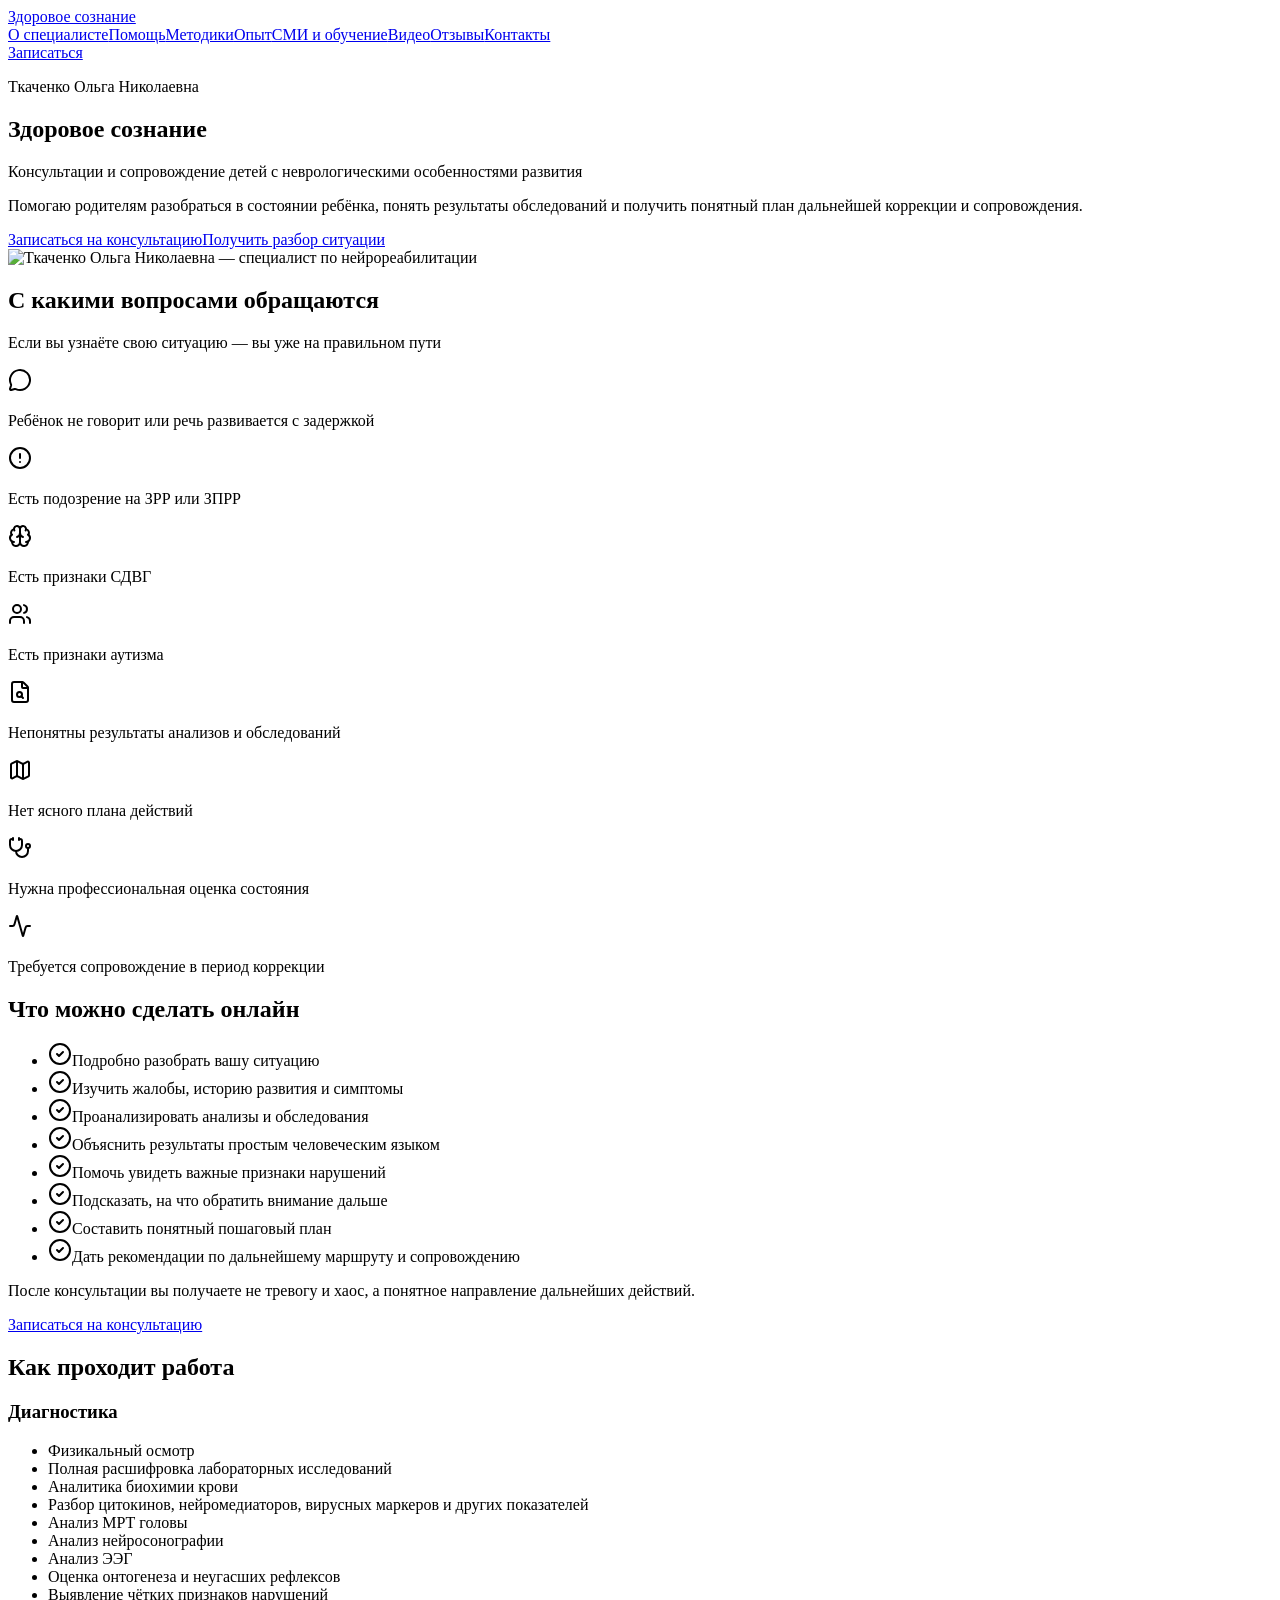
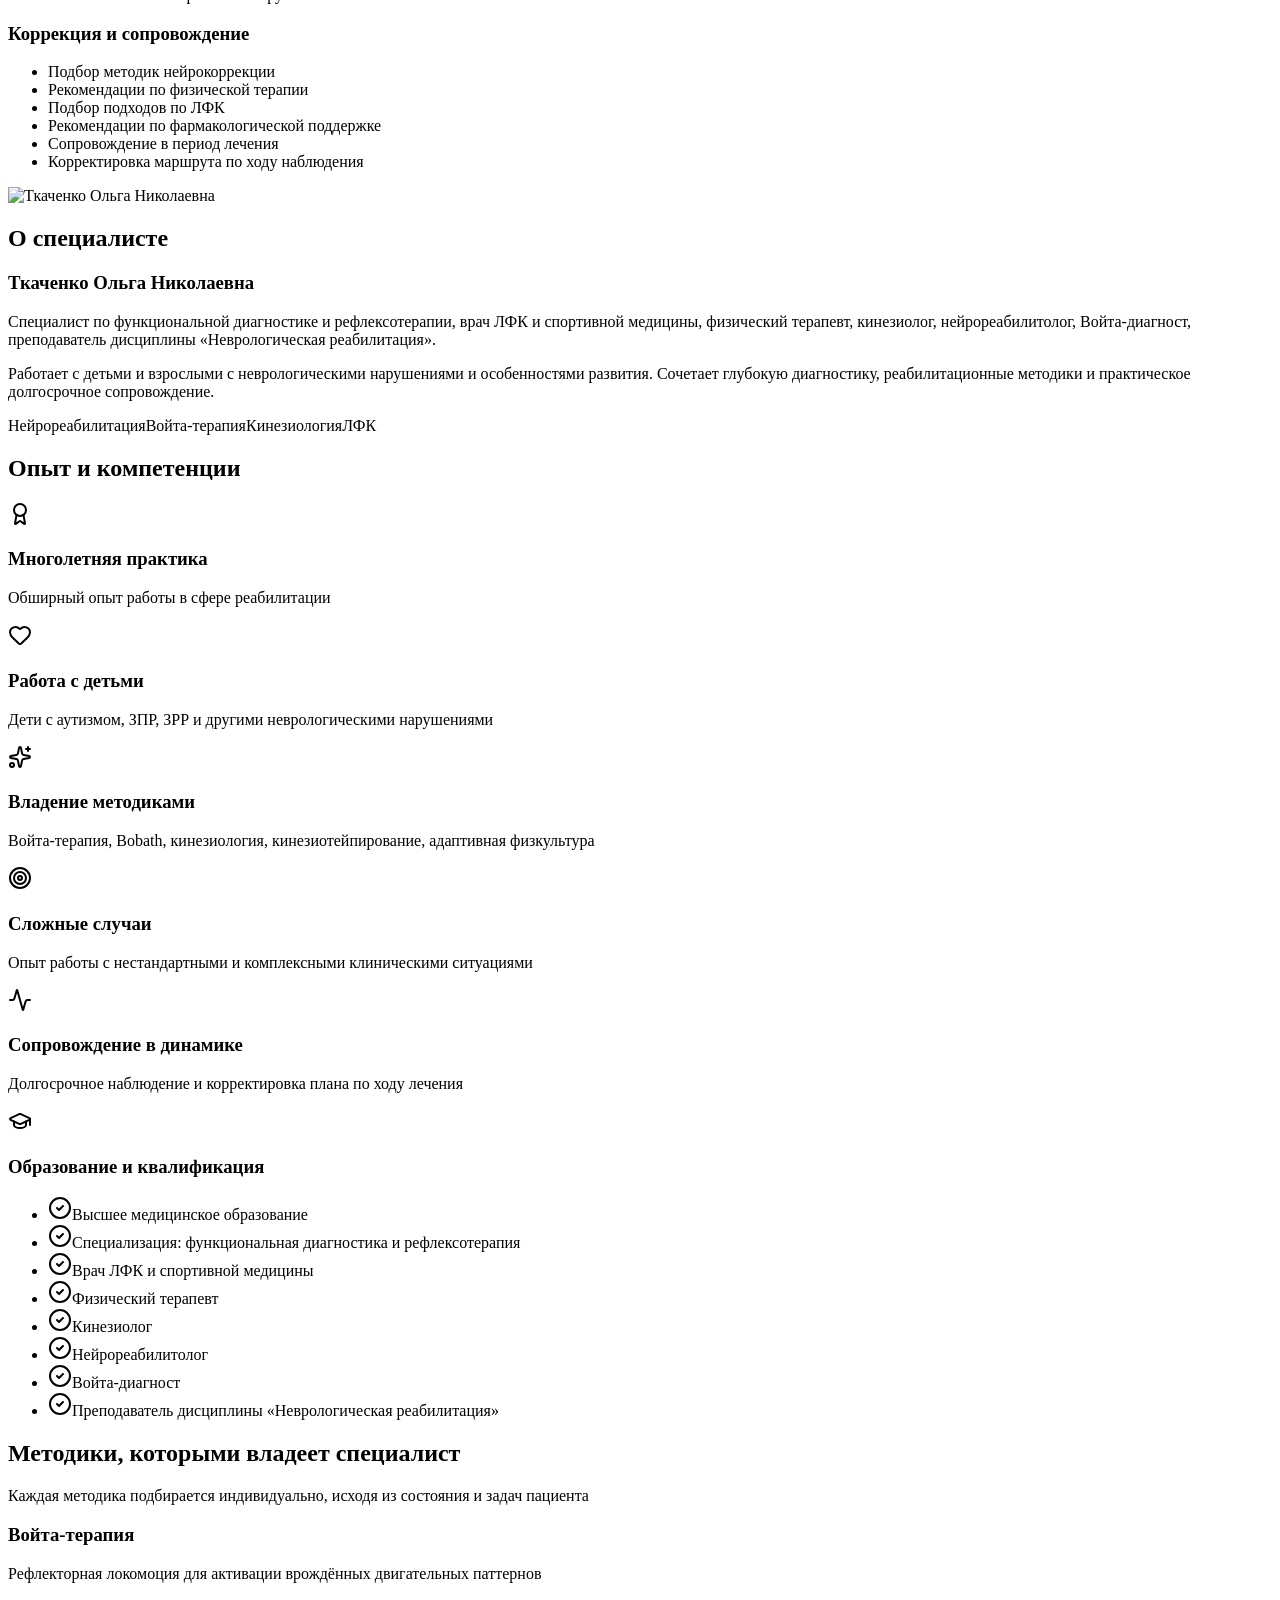
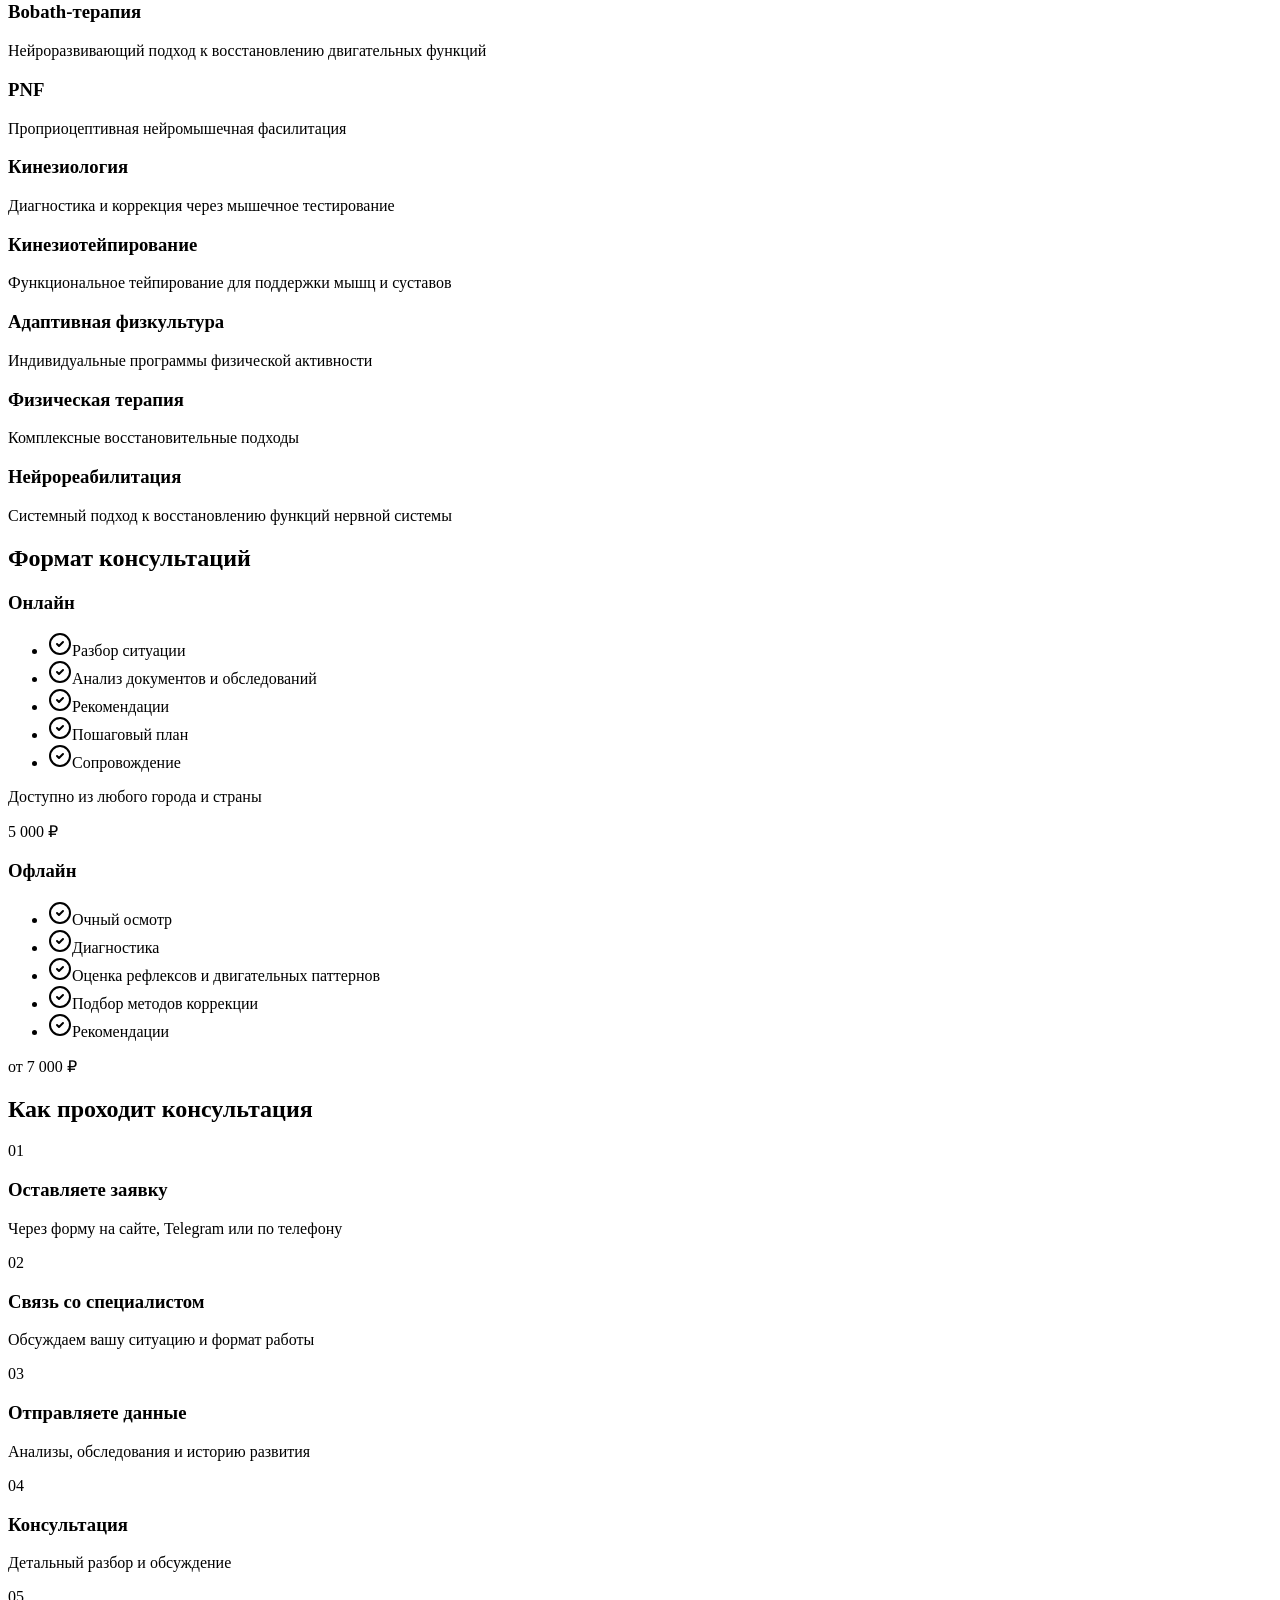
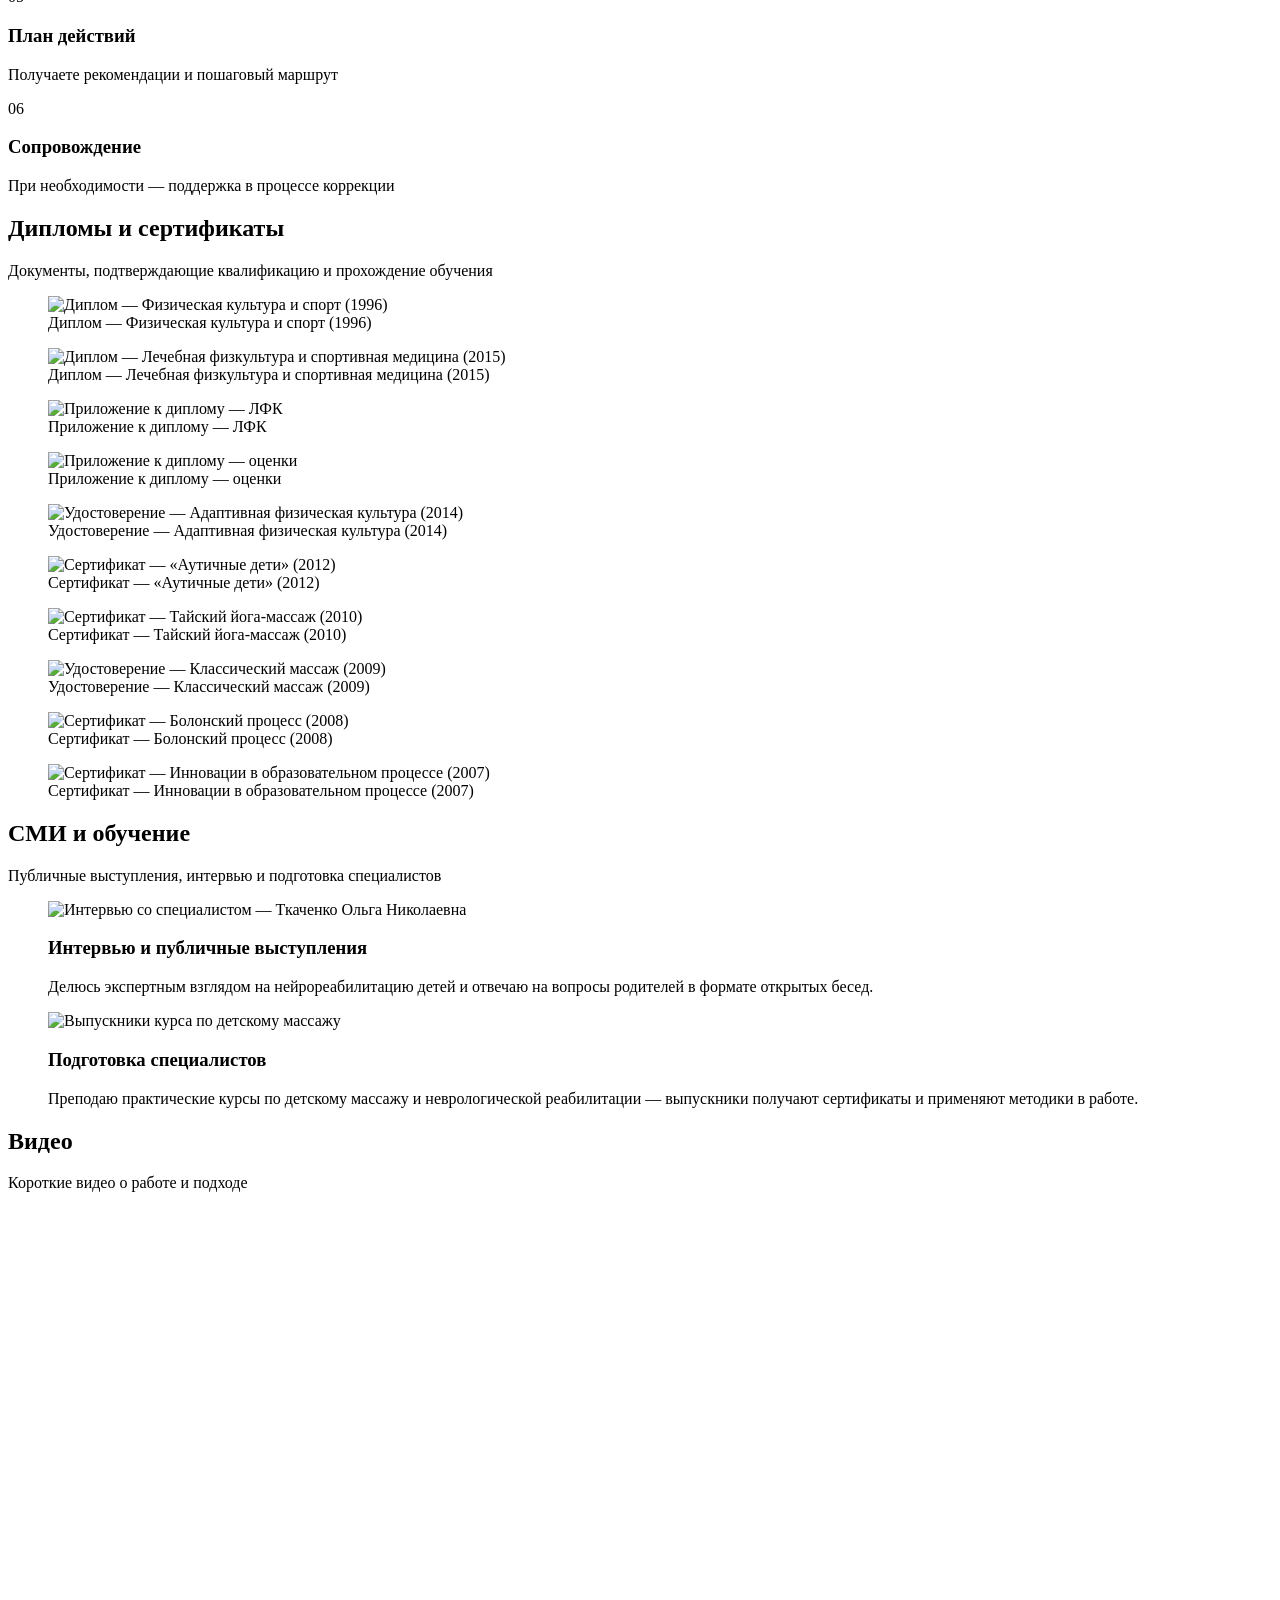
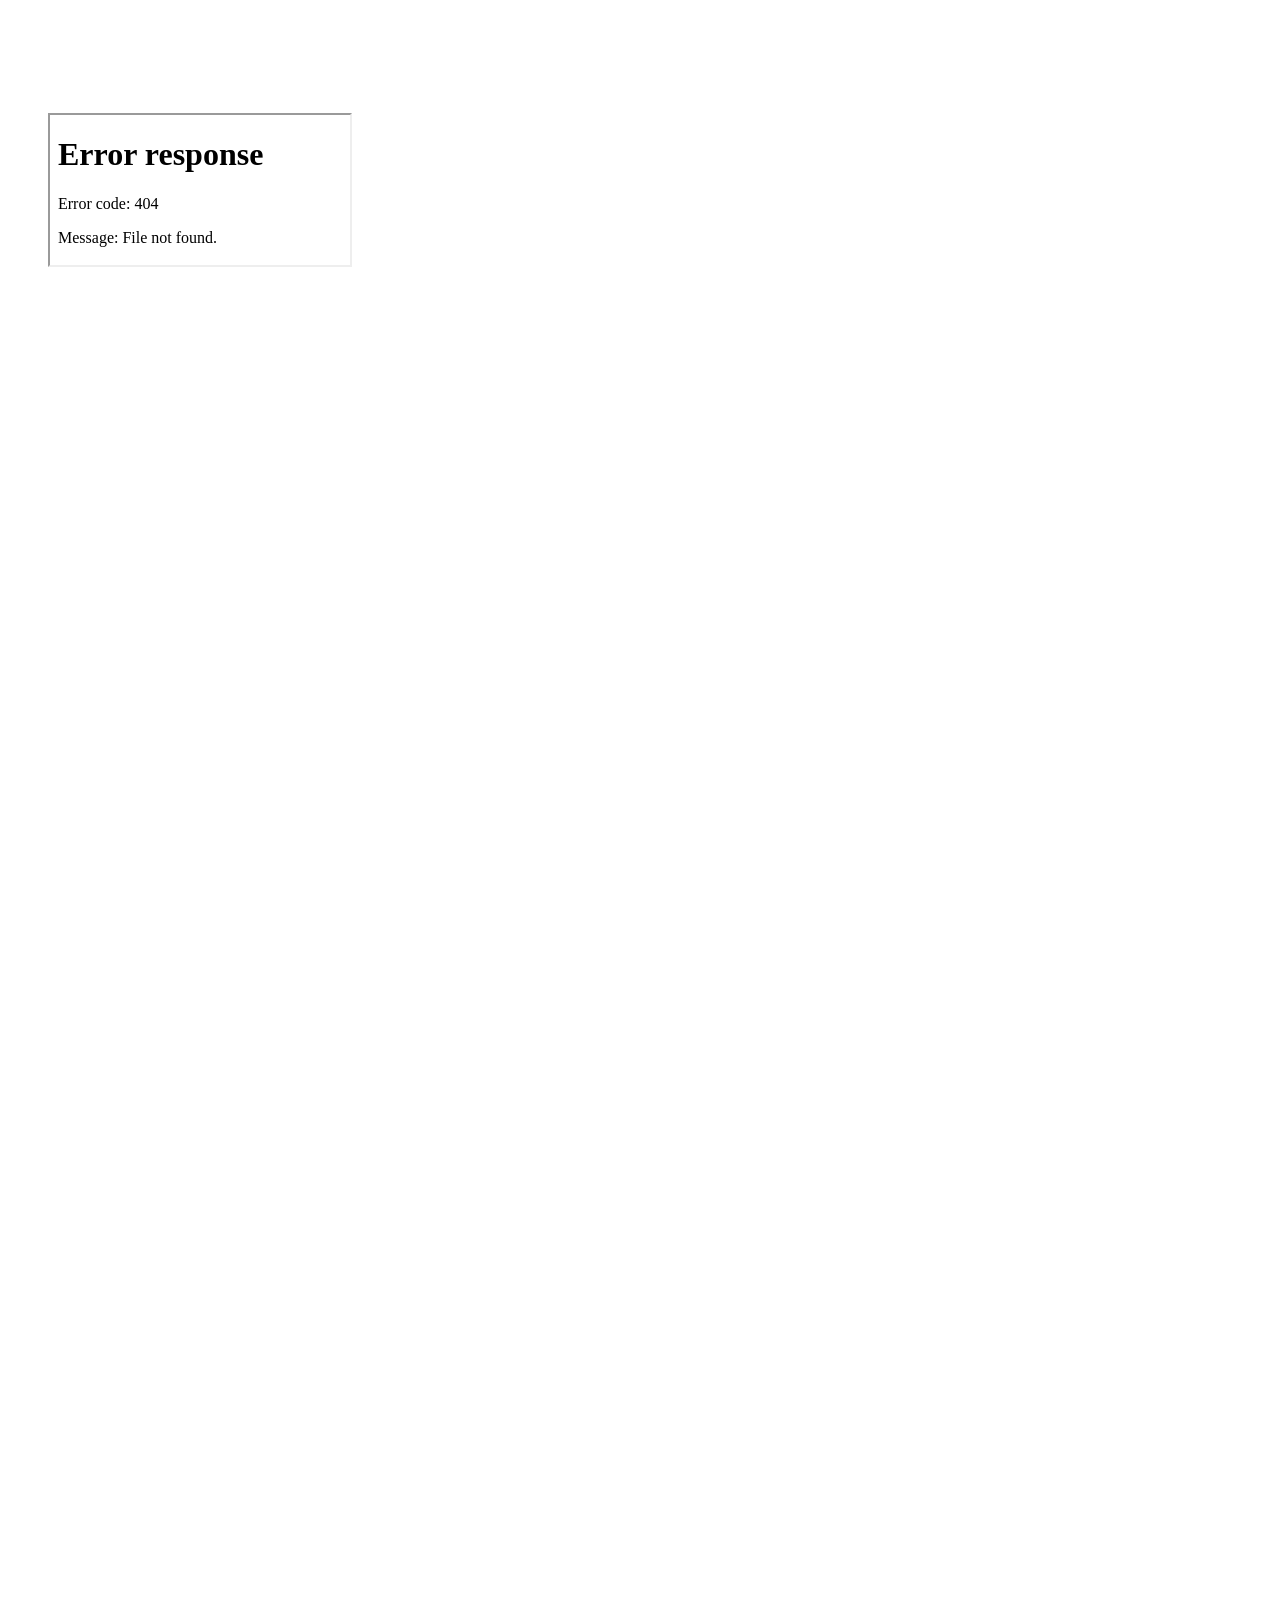
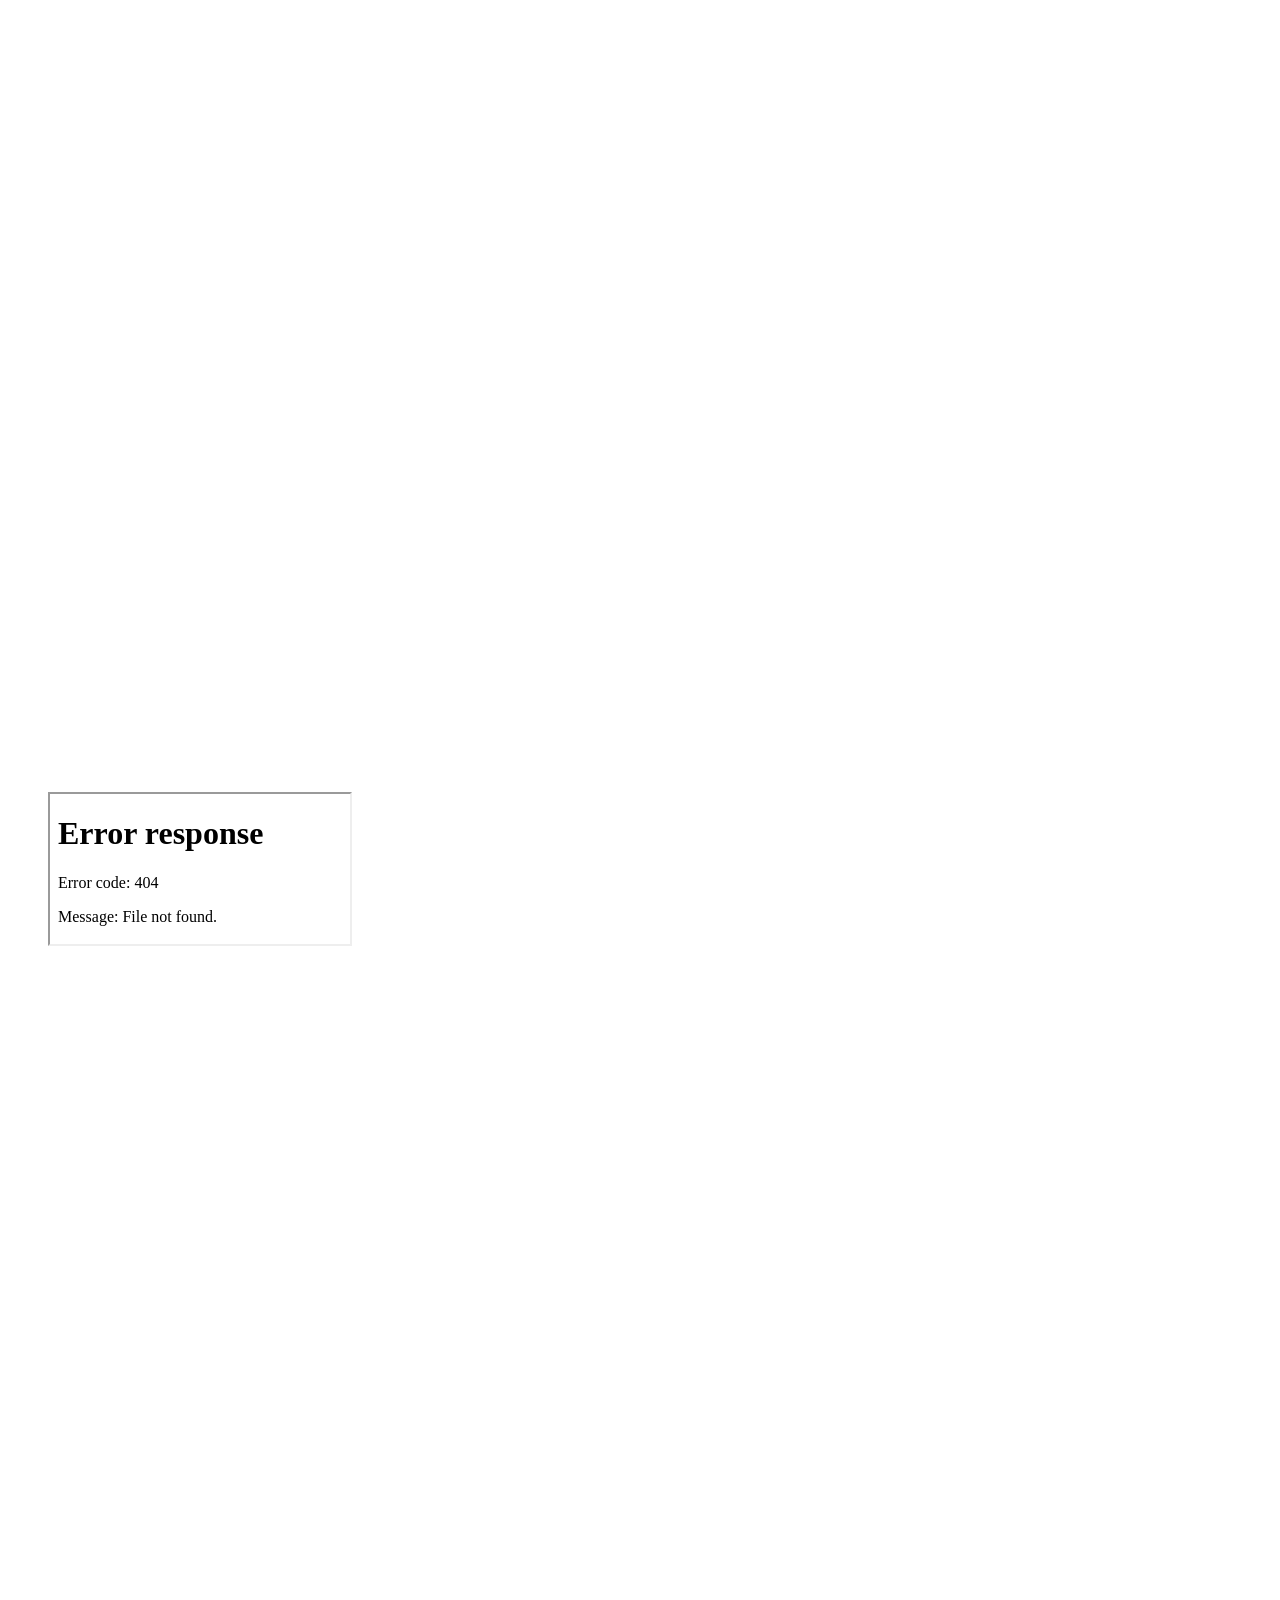
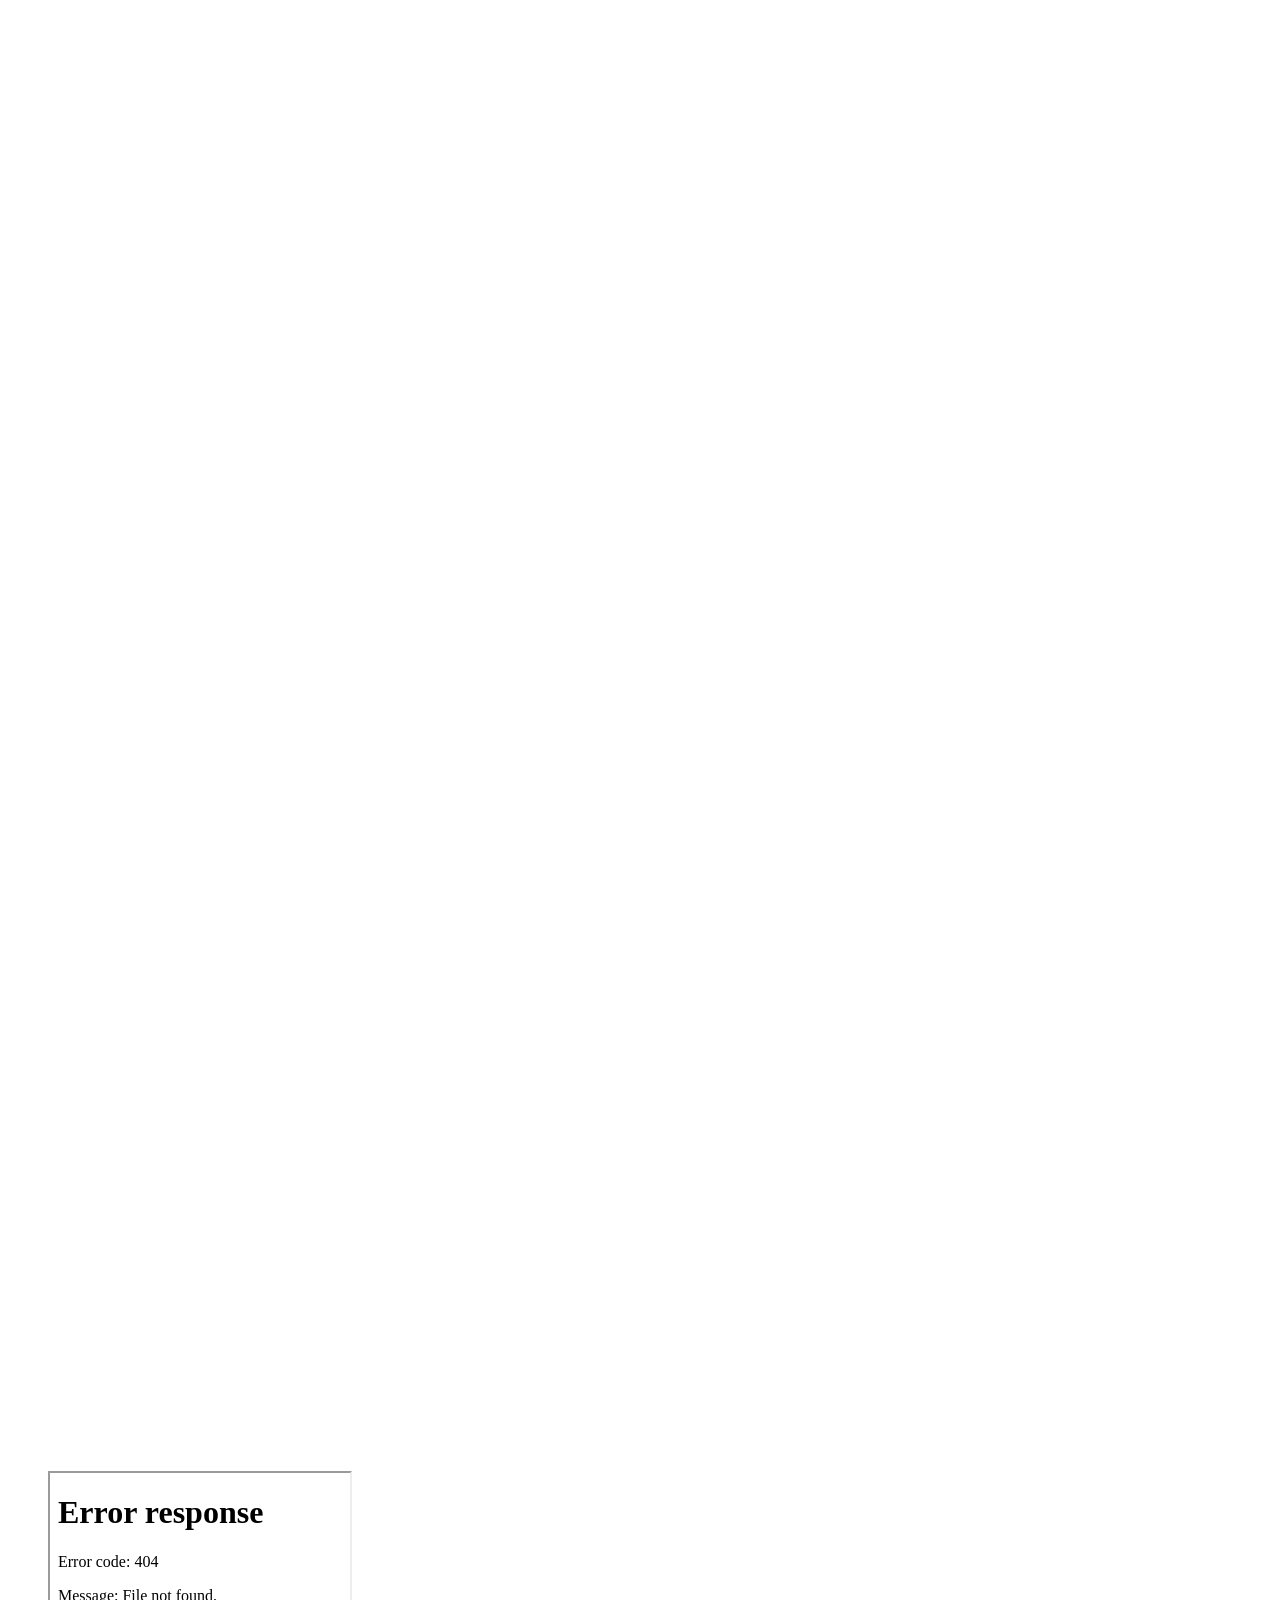
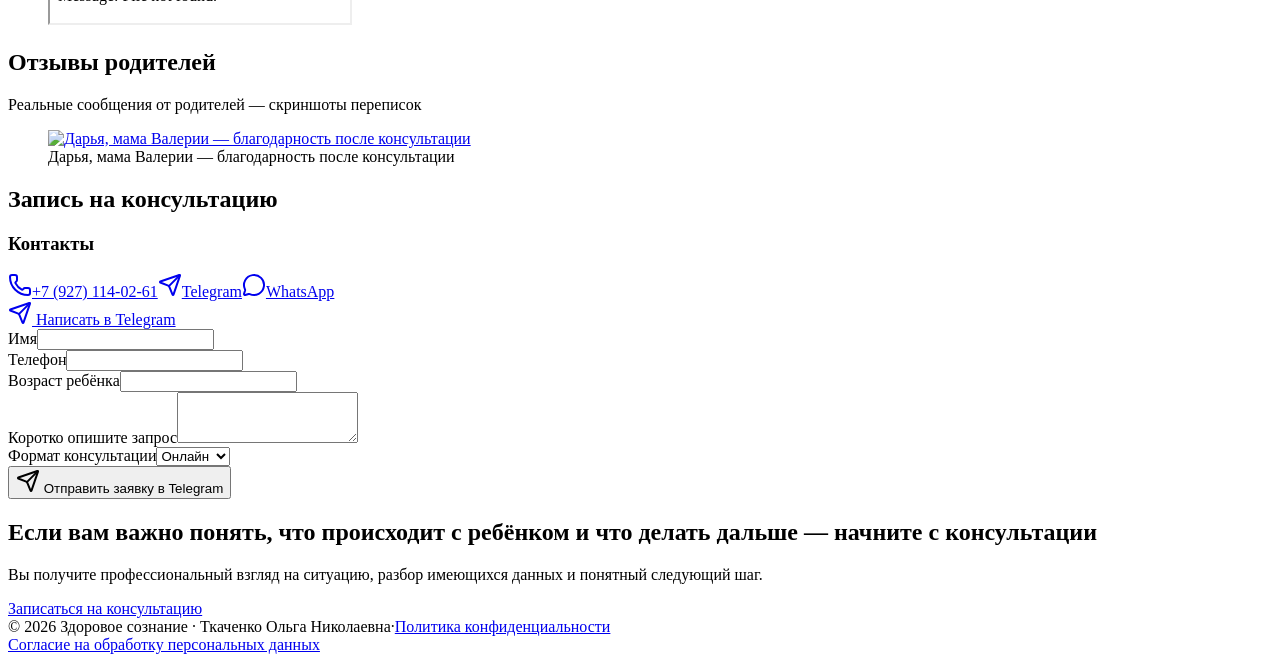
==== commit 30c6a92e: "Add files via upload" ====
--- a/index.html
+++ b/index.html
@@ -1,6 +1,6 @@
 <!DOCTYPE html>
 <!-- saved from url=(0044)https://pro-zdorovoye-soznaniye.lovable.app/ -->
-<html lang="en"><head><meta http-equiv="Content-Type" content="text/html; charset=UTF-8"><meta name="viewport" content="width=device-width, initial-scale=1"><link rel="preload" as="image" href="./Здоровое сознание — Ткаченко Ольга Николаевна_files/specialist-photo-D7cPKZuB-D7cPKZuB.jpg"><title>Здоровое сознание — Ткаченко Ольга Николаевна</title><meta name="author" content="Lovable"><meta property="og:type" content="website"><meta name="twitter:card" content="summary"><meta name="twitter:site" content="@Lovable"><meta name="twitter:title" content="Здоровое сознание- неврологическая реабилитация lkz ltntq"><meta name="twitter:description" content="Консультации и сопровождение детей с неврологическими особенностями развития"><meta property="og:image" content="https://pub-bb2e103a32db4e198524a2e9ed8f35b4.r2.dev/c05ab0c4-1d05-4b2f-a5a8-fe8c8fefa75e/id-preview-8404f0a5--27f8349e-f253-4668-943f-64f01ddd9926.lovable.app-1778008682517.png"><meta name="twitter:image" content="https://pub-bb2e103a32db4e198524a2e9ed8f35b4.r2.dev/c05ab0c4-1d05-4b2f-a5a8-fe8c8fefa75e/id-preview-8404f0a5--27f8349e-f253-4668-943f-64f01ddd9926.lovable.app-1778008682517.png"><meta name="description" content="Консультации и сопровождение детей с неврологическими особенностями развития. Нейрореабилитация, Войта-терапия, кинезиология, ЛФК."><meta property="og:title" content="Здоровое сознание"><meta property="og:description" content="Консультации и сопровождение детей с неврологическими особенностями развития."><link rel="modulepreload" href="https://pro-zdorovoye-soznaniye.lovable.app/assets/index-qpghw267.js"><link rel="modulepreload" href="https://pro-zdorovoye-soznaniye.lovable.app/assets/index-K4HF3WIZ.js"><link rel="stylesheet" href="./Здоровое сознание — Ткаченко Ольга Николаевна_files/styles-DszyTDGh.css">
+<html lang="en"><head><meta http-equiv="Content-Type" content="text/html; charset=UTF-8"><meta name="viewport" content="width=device-width, initial-scale=1"><link rel="preload" as="image" href="./Здоровое сознание — Ткаченко Ольга Николаевна_files/specialist-photo-D7cPKZuB-D7cPKZuB.jpg"><title>Здоровое сознание — Ткаченко Ольга Николаевна</title><meta name="author" content="Lovable"><meta property="og:type" content="website"><meta name="twitter:card" content="summary"><meta name="twitter:site" content="@Lovable"><meta name="twitter:title" content="Здоровое сознание- неврологическая реабилитация lkz ltntq"><meta name="twitter:description" content="Консультации и сопровождение детей с неврологическими особенностями развития"><meta property="og:image" content="https://pub-bb2e103a32db4e198524a2e9ed8f35b4.r2.dev/c05ab0c4-1d05-4b2f-a5a8-fe8c8fefa75e/id-preview-8404f0a5--27f8349e-f253-4668-943f-64f01ddd9926.lovable.app-1778008682517.png"><meta name="twitter:image" content="https://pub-bb2e103a32db4e198524a2e9ed8f35b4.r2.dev/c05ab0c4-1d05-4b2f-a5a8-fe8c8fefa75e/id-preview-8404f0a5--27f8349e-f253-4668-943f-64f01ddd9926.lovable.app-1778008682517.png"><meta name="description" content="Консультации и сопровождение детей с неврологическими особенностями развития. Нейрореабилитация, Войта-терапия, кинезиология, ЛФК."><meta property="og:title" content="Здоровое сознание"><meta property="og:description" content="Консультации и сопровождение детей с неврологическими особенностями развития."><link rel="modulepreload" href="./assets/index-RiShXABK.js"><link rel="modulepreload" href="./assets/index-BowEL4mx.js"><link rel="icon" type="image/png" href="./favicon.png"><link rel="apple-touch-icon" href="./favicon.png"><link rel="stylesheet" href="./Здоровое сознание — Ткаченко Ольга Николаевна_files/styles-qSLuHfx1.css">
 <style>
 	@font-face {
 		font-family: 'CameraPlainVariable';
@@ -169,61 +169,7 @@
 		}
 	}
 </style>
-<script defer="" src="./Здоровое сознание — Ткаченко Ольга Николаевна_files/_flock.js.Без названия" data-proxy-url="/~api/analytics"></script></head><body><!--$--><div class="min-h-screen bg-background text-foreground"><header class="sticky top-0 z-50 border-b border-border/60 bg-background/80 backdrop-blur"><div class="mx-auto flex h-16 max-w-6xl items-center justify-between px-4 md:h-20"><a href="https://pro-zdorovoye-soznaniye.lovable.app/#top" class="font-serif text-lg font-semibold md:text-xl">Здоровое сознание</a><nav class="hidden items-center gap-7 text-sm text-muted-foreground md:flex"><a href="https://pro-zdorovoye-soznaniye.lovable.app/#about" class="transition-colors hover:text-foreground">О специалисте</a><a href="https://pro-zdorovoye-soznaniye.lovable.app/#help" class="transition-colors hover:text-foreground">Помощь</a><a href="https://pro-zdorovoye-soznaniye.lovable.app/#methods" class="transition-colors hover:text-foreground">Методики</a><a href="https://pro-zdorovoye-soznaniye.lovable.app/#experience" class="transition-colors hover:text-foreground">Опыт</a><a href="https://pro-zdorovoye-soznaniye.lovable.app/#media" class="transition-colors hover:text-foreground">СМИ и обучение</a><a href="https://pro-zdorovoye-soznaniye.lovable.app/#reviews" class="transition-colors hover:text-foreground">Отзывы</a><a href="https://pro-zdorovoye-soznaniye.lovable.app/#contacts" class="transition-colors hover:text-foreground">Контакты</a></nav><a href="https://pro-zdorovoye-soznaniye.lovable.app/#contacts" class="rounded-lg bg-sage px-4 py-2 text-sm font-medium text-primary-foreground shadow-sm transition hover:bg-sage-dark">Записаться</a></div></header><section id="top" class="relative overflow-hidden" style="background:var(--hero-gradient)"><div class="mx-auto grid max-w-6xl gap-10 px-4 py-16 md:grid-cols-2 md:items-center md:gap-16 md:py-24"><div><p class="mb-4 text-xs font-semibold uppercase tracking-widest text-sage-dark">Ткаченко Ольга Николаевна</p><h1 class="font-serif text-5xl font-semibold leading-[1.05] text-foreground md:text-6xl">Здоровое сознание</h1><p class="mt-6 text-lg text-muted-foreground md:text-xl">Консультации и сопровождение детей с неврологическими особенностями развития</p><p class="mt-4 text-base leading-relaxed text-muted-foreground">Помогаю родителям разобраться в состоянии ребёнка, понять результаты обследований и получить понятный план дальнейшей коррекции и сопровождения.</p><div class="mt-8 flex flex-col gap-3 sm:flex-row"><a href="https://pro-zdorovoye-soznaniye.lovable.app/#contacts" class="rounded-xl bg-sage px-6 py-4 text-center text-base font-medium text-primary-foreground shadow-md transition hover:bg-sage-dark">Записаться на консультацию</a><a href="https://pro-zdorovoye-soznaniye.lovable.app/#online" class="rounded-xl border border-border bg-card px-6 py-4 text-center text-base font-medium text-foreground transition hover:border-sage hover:text-sage-dark">Получить разбор ситуации</a></div></div><div class="relative"><div class="absolute -inset-4 rounded-3xl bg-sage-light/40 blur-2xl"></div><img src="./Здоровое сознание — Ткаченко Ольга Николаевна_files/specialist-photo-D7cPKZuB-D7cPKZuB.jpg" alt="Ткаченко Ольга Николаевна — специалист по нейрореабилитации" class="relative w-full rounded-2xl object-cover shadow-[var(--card-shadow-hover)]"></div></div></section><section id="help" class="mx-auto max-w-6xl px-4 py-20 md:py-24"><div class="text-center"><h2 class="font-serif text-3xl font-semibold md:text-4xl">С какими вопросами обращаются</h2><p class="mt-3 text-muted-foreground">Если вы узнаёте свою ситуацию — вы уже на правильном пути</p></div><div class="mt-12 grid gap-5 sm:grid-cols-2 lg:grid-cols-4"><div class="rounded-2xl border border-border bg-card p-6 shadow-[var(--card-shadow)] transition hover:shadow-[var(--card-shadow-hover)]"><div class="mb-4 inline-flex h-10 w-10 items-center justify-center rounded-lg bg-sage-light text-sage-dark"><svg xmlns="http://www.w3.org/2000/svg" width="24" height="24" viewBox="0 0 24 24" fill="none" stroke="currentColor" stroke-width="2" stroke-linecap="round" stroke-linejoin="round" class="lucide lucide-message-circle h-5 w-5" aria-hidden="true"><path d="M2.992 16.342a2 2 0 0 1 .094 1.167l-1.065 3.29a1 1 0 0 0 1.236 1.168l3.413-.998a2 2 0 0 1 1.099.092 10 10 0 1 0-4.777-4.719"></path></svg></div><p class="text-sm font-medium leading-relaxed text-foreground">Ребёнок не говорит или речь развивается с задержкой</p></div><div class="rounded-2xl border border-border bg-card p-6 shadow-[var(--card-shadow)] transition hover:shadow-[var(--card-shadow-hover)]"><div class="mb-4 inline-flex h-10 w-10 items-center justify-center rounded-lg bg-sage-light text-sage-dark"><svg xmlns="http://www.w3.org/2000/svg" width="24" height="24" viewBox="0 0 24 24" fill="none" stroke="currentColor" stroke-width="2" stroke-linecap="round" stroke-linejoin="round" class="lucide lucide-circle-alert h-5 w-5" aria-hidden="true"><circle cx="12" cy="12" r="10"></circle><line x1="12" x2="12" y1="8" y2="12"></line><line x1="12" x2="12.01" y1="16" y2="16"></line></svg></div><p class="text-sm font-medium leading-relaxed text-foreground">Есть подозрение на ЗРР или ЗПРР</p></div><div class="rounded-2xl border border-border bg-card p-6 shadow-[var(--card-shadow)] transition hover:shadow-[var(--card-shadow-hover)]"><div class="mb-4 inline-flex h-10 w-10 items-center justify-center rounded-lg bg-sage-light text-sage-dark"><svg xmlns="http://www.w3.org/2000/svg" width="24" height="24" viewBox="0 0 24 24" fill="none" stroke="currentColor" stroke-width="2" stroke-linecap="round" stroke-linejoin="round" class="lucide lucide-brain h-5 w-5" aria-hidden="true"><path d="M12 18V5"></path><path d="M15 13a4.17 4.17 0 0 1-3-4 4.17 4.17 0 0 1-3 4"></path><path d="M17.598 6.5A3 3 0 1 0 12 5a3 3 0 1 0-5.598 1.5"></path><path d="M17.997 5.125a4 4 0 0 1 2.526 5.77"></path><path d="M18 18a4 4 0 0 0 2-7.464"></path><path d="M19.967 17.483A4 4 0 1 1 12 18a4 4 0 1 1-7.967-.517"></path><path d="M6 18a4 4 0 0 1-2-7.464"></path><path d="M6.003 5.125a4 4 0 0 0-2.526 5.77"></path></svg></div><p class="text-sm font-medium leading-relaxed text-foreground">Есть признаки СДВГ</p></div><div class="rounded-2xl border border-border bg-card p-6 shadow-[var(--card-shadow)] transition hover:shadow-[var(--card-shadow-hover)]"><div class="mb-4 inline-flex h-10 w-10 items-center justify-center rounded-lg bg-sage-light text-sage-dark"><svg xmlns="http://www.w3.org/2000/svg" width="24" height="24" viewBox="0 0 24 24" fill="none" stroke="currentColor" stroke-width="2" stroke-linecap="round" stroke-linejoin="round" class="lucide lucide-users h-5 w-5" aria-hidden="true"><path d="M16 21v-2a4 4 0 0 0-4-4H6a4 4 0 0 0-4 4v2"></path><path d="M16 3.128a4 4 0 0 1 0 7.744"></path><path d="M22 21v-2a4 4 0 0 0-3-3.87"></path><circle cx="9" cy="7" r="4"></circle></svg></div><p class="text-sm font-medium leading-relaxed text-foreground">Есть признаки аутизма</p></div><div class="rounded-2xl border border-border bg-card p-6 shadow-[var(--card-shadow)] transition hover:shadow-[var(--card-shadow-hover)]"><div class="mb-4 inline-flex h-10 w-10 items-center justify-center rounded-lg bg-sage-light text-sage-dark"><svg xmlns="http://www.w3.org/2000/svg" width="24" height="24" viewBox="0 0 24 24" fill="none" stroke="currentColor" stroke-width="2" stroke-linecap="round" stroke-linejoin="round" class="lucide lucide-file-search h-5 w-5" aria-hidden="true"><path d="M6 22a2 2 0 0 1-2-2V4a2 2 0 0 1 2-2h8a2.4 2.4 0 0 1 1.704.706l3.588 3.588A2.4 2.4 0 0 1 20 8v12a2 2 0 0 1-2 2z"></path><path d="M14 2v5a1 1 0 0 0 1 1h5"></path><circle cx="11.5" cy="14.5" r="2.5"></circle><path d="M13.3 16.3 15 18"></path></svg></div><p class="text-sm font-medium leading-relaxed text-foreground">Непонятны результаты анализов и обследований</p></div><div class="rounded-2xl border border-border bg-card p-6 shadow-[var(--card-shadow)] transition hover:shadow-[var(--card-shadow-hover)]"><div class="mb-4 inline-flex h-10 w-10 items-center justify-center rounded-lg bg-sage-light text-sage-dark"><svg xmlns="http://www.w3.org/2000/svg" width="24" height="24" viewBox="0 0 24 24" fill="none" stroke="currentColor" stroke-width="2" stroke-linecap="round" stroke-linejoin="round" class="lucide lucide-map h-5 w-5" aria-hidden="true"><path d="M14.106 5.553a2 2 0 0 0 1.788 0l3.659-1.83A1 1 0 0 1 21 4.619v12.764a1 1 0 0 1-.553.894l-4.553 2.277a2 2 0 0 1-1.788 0l-4.212-2.106a2 2 0 0 0-1.788 0l-3.659 1.83A1 1 0 0 1 3 19.381V6.618a1 1 0 0 1 .553-.894l4.553-2.277a2 2 0 0 1 1.788 0z"></path><path d="M15 5.764v15"></path><path d="M9 3.236v15"></path></svg></div><p class="text-sm font-medium leading-relaxed text-foreground">Нет ясного плана действий</p></div><div class="rounded-2xl border border-border bg-card p-6 shadow-[var(--card-shadow)] transition hover:shadow-[var(--card-shadow-hover)]"><div class="mb-4 inline-flex h-10 w-10 items-center justify-center rounded-lg bg-sage-light text-sage-dark"><svg xmlns="http://www.w3.org/2000/svg" width="24" height="24" viewBox="0 0 24 24" fill="none" stroke="currentColor" stroke-width="2" stroke-linecap="round" stroke-linejoin="round" class="lucide lucide-stethoscope h-5 w-5" aria-hidden="true"><path d="M11 2v2"></path><path d="M5 2v2"></path><path d="M5 3H4a2 2 0 0 0-2 2v4a6 6 0 0 0 12 0V5a2 2 0 0 0-2-2h-1"></path><path d="M8 15a6 6 0 0 0 12 0v-3"></path><circle cx="20" cy="10" r="2"></circle></svg></div><p class="text-sm font-medium leading-relaxed text-foreground">Нужна профессиональная оценка состояния</p></div><div class="rounded-2xl border border-border bg-card p-6 shadow-[var(--card-shadow)] transition hover:shadow-[var(--card-shadow-hover)]"><div class="mb-4 inline-flex h-10 w-10 items-center justify-center rounded-lg bg-sage-light text-sage-dark"><svg xmlns="http://www.w3.org/2000/svg" width="24" height="24" viewBox="0 0 24 24" fill="none" stroke="currentColor" stroke-width="2" stroke-linecap="round" stroke-linejoin="round" class="lucide lucide-activity h-5 w-5" aria-hidden="true"><path d="M22 12h-2.48a2 2 0 0 0-1.93 1.46l-2.35 8.36a.25.25 0 0 1-.48 0L9.24 2.18a.25.25 0 0 0-.48 0l-2.35 8.36A2 2 0 0 1 4.49 12H2"></path></svg></div><p class="text-sm font-medium leading-relaxed text-foreground">Требуется сопровождение в период коррекции</p></div></div></section><section id="online" class="bg-muted/40 py-20 md:py-24"><div class="mx-auto max-w-4xl px-4"><h2 class="text-center font-serif text-3xl font-semibold md:text-4xl">Что можно сделать онлайн</h2><ul class="mt-12 grid gap-4 md:grid-cols-2"><li class="flex items-start gap-3 rounded-xl bg-card p-5 shadow-[var(--card-shadow)]"><svg xmlns="http://www.w3.org/2000/svg" width="24" height="24" viewBox="0 0 24 24" fill="none" stroke="currentColor" stroke-width="2" stroke-linecap="round" stroke-linejoin="round" class="lucide lucide-circle-check mt-0.5 h-5 w-5 flex-shrink-0 text-sage" aria-hidden="true"><circle cx="12" cy="12" r="10"></circle><path d="m9 12 2 2 4-4"></path></svg><span class="text-sm leading-relaxed">Подробно разобрать вашу ситуацию</span></li><li class="flex items-start gap-3 rounded-xl bg-card p-5 shadow-[var(--card-shadow)]"><svg xmlns="http://www.w3.org/2000/svg" width="24" height="24" viewBox="0 0 24 24" fill="none" stroke="currentColor" stroke-width="2" stroke-linecap="round" stroke-linejoin="round" class="lucide lucide-circle-check mt-0.5 h-5 w-5 flex-shrink-0 text-sage" aria-hidden="true"><circle cx="12" cy="12" r="10"></circle><path d="m9 12 2 2 4-4"></path></svg><span class="text-sm leading-relaxed">Изучить жалобы, историю развития и симптомы</span></li><li class="flex items-start gap-3 rounded-xl bg-card p-5 shadow-[var(--card-shadow)]"><svg xmlns="http://www.w3.org/2000/svg" width="24" height="24" viewBox="0 0 24 24" fill="none" stroke="currentColor" stroke-width="2" stroke-linecap="round" stroke-linejoin="round" class="lucide lucide-circle-check mt-0.5 h-5 w-5 flex-shrink-0 text-sage" aria-hidden="true"><circle cx="12" cy="12" r="10"></circle><path d="m9 12 2 2 4-4"></path></svg><span class="text-sm leading-relaxed">Проанализировать анализы и обследования</span></li><li class="flex items-start gap-3 rounded-xl bg-card p-5 shadow-[var(--card-shadow)]"><svg xmlns="http://www.w3.org/2000/svg" width="24" height="24" viewBox="0 0 24 24" fill="none" stroke="currentColor" stroke-width="2" stroke-linecap="round" stroke-linejoin="round" class="lucide lucide-circle-check mt-0.5 h-5 w-5 flex-shrink-0 text-sage" aria-hidden="true"><circle cx="12" cy="12" r="10"></circle><path d="m9 12 2 2 4-4"></path></svg><span class="text-sm leading-relaxed">Объяснить результаты простым человеческим языком</span></li><li class="flex items-start gap-3 rounded-xl bg-card p-5 shadow-[var(--card-shadow)]"><svg xmlns="http://www.w3.org/2000/svg" width="24" height="24" viewBox="0 0 24 24" fill="none" stroke="currentColor" stroke-width="2" stroke-linecap="round" stroke-linejoin="round" class="lucide lucide-circle-check mt-0.5 h-5 w-5 flex-shrink-0 text-sage" aria-hidden="true"><circle cx="12" cy="12" r="10"></circle><path d="m9 12 2 2 4-4"></path></svg><span class="text-sm leading-relaxed">Помочь увидеть важные признаки нарушений</span></li><li class="flex items-start gap-3 rounded-xl bg-card p-5 shadow-[var(--card-shadow)]"><svg xmlns="http://www.w3.org/2000/svg" width="24" height="24" viewBox="0 0 24 24" fill="none" stroke="currentColor" stroke-width="2" stroke-linecap="round" stroke-linejoin="round" class="lucide lucide-circle-check mt-0.5 h-5 w-5 flex-shrink-0 text-sage" aria-hidden="true"><circle cx="12" cy="12" r="10"></circle><path d="m9 12 2 2 4-4"></path></svg><span class="text-sm leading-relaxed">Подсказать, на что обратить внимание дальше</span></li><li class="flex items-start gap-3 rounded-xl bg-card p-5 shadow-[var(--card-shadow)]"><svg xmlns="http://www.w3.org/2000/svg" width="24" height="24" viewBox="0 0 24 24" fill="none" stroke="currentColor" stroke-width="2" stroke-linecap="round" stroke-linejoin="round" class="lucide lucide-circle-check mt-0.5 h-5 w-5 flex-shrink-0 text-sage" aria-hidden="true"><circle cx="12" cy="12" r="10"></circle><path d="m9 12 2 2 4-4"></path></svg><span class="text-sm leading-relaxed">Составить понятный пошаговый план</span></li><li class="flex items-start gap-3 rounded-xl bg-card p-5 shadow-[var(--card-shadow)]"><svg xmlns="http://www.w3.org/2000/svg" width="24" height="24" viewBox="0 0 24 24" fill="none" stroke="currentColor" stroke-width="2" stroke-linecap="round" stroke-linejoin="round" class="lucide lucide-circle-check mt-0.5 h-5 w-5 flex-shrink-0 text-sage" aria-hidden="true"><circle cx="12" cy="12" r="10"></circle><path d="m9 12 2 2 4-4"></path></svg><span class="text-sm leading-relaxed">Дать рекомендации по дальнейшему маршруту и сопровождению</span></li></ul><p class="mt-10 text-center text-base text-muted-foreground">После консультации вы получаете не тревогу и хаос, а понятное направление дальнейших действий.</p><div class="mt-8 flex justify-center"><a href="https://pro-zdorovoye-soznaniye.lovable.app/#contacts" class="rounded-xl bg-sage px-6 py-4 text-base font-medium text-primary-foreground shadow-md transition hover:bg-sage-dark">Записаться на консультацию</a></div></div></section><section class="mx-auto max-w-6xl px-4 py-20 md:py-24"><h2 class="text-center font-serif text-3xl font-semibold md:text-4xl">Как проходит работа</h2><div class="mt-12 grid gap-8 md:grid-cols-2"><div class="rounded-2xl border border-border bg-card p-8 shadow-[var(--card-shadow)]"><h3 class="mb-5 font-serif text-2xl font-semibold text-sage-dark">Диагностика</h3><ul class="space-y-3"><li class="flex items-start gap-2 text-sm text-foreground"><span class="mt-2 h-1.5 w-1.5 flex-shrink-0 rounded-full bg-sage"></span><span class="leading-relaxed">Физикальный осмотр</span></li><li class="flex items-start gap-2 text-sm text-foreground"><span class="mt-2 h-1.5 w-1.5 flex-shrink-0 rounded-full bg-sage"></span><span class="leading-relaxed">Полная расшифровка лабораторных исследований</span></li><li class="flex items-start gap-2 text-sm text-foreground"><span class="mt-2 h-1.5 w-1.5 flex-shrink-0 rounded-full bg-sage"></span><span class="leading-relaxed">Аналитика биохимии крови</span></li><li class="flex items-start gap-2 text-sm text-foreground"><span class="mt-2 h-1.5 w-1.5 flex-shrink-0 rounded-full bg-sage"></span><span class="leading-relaxed">Разбор цитокинов, нейромедиаторов, вирусных маркеров и других показателей</span></li><li class="flex items-start gap-2 text-sm text-foreground"><span class="mt-2 h-1.5 w-1.5 flex-shrink-0 rounded-full bg-sage"></span><span class="leading-relaxed">Анализ МРТ головы</span></li><li class="flex items-start gap-2 text-sm text-foreground"><span class="mt-2 h-1.5 w-1.5 flex-shrink-0 rounded-full bg-sage"></span><span class="leading-relaxed">Анализ нейросонографии</span></li><li class="flex items-start gap-2 text-sm text-foreground"><span class="mt-2 h-1.5 w-1.5 flex-shrink-0 rounded-full bg-sage"></span><span class="leading-relaxed">Анализ ЭЭГ</span></li><li class="flex items-start gap-2 text-sm text-foreground"><span class="mt-2 h-1.5 w-1.5 flex-shrink-0 rounded-full bg-sage"></span><span class="leading-relaxed">Оценка онтогенеза и неугасших рефлексов</span></li><li class="flex items-start gap-2 text-sm text-foreground"><span class="mt-2 h-1.5 w-1.5 flex-shrink-0 rounded-full bg-sage"></span><span class="leading-relaxed">Выявление чётких признаков нарушений</span></li></ul></div><div class="rounded-2xl border border-border bg-card p-8 shadow-[var(--card-shadow)]"><h3 class="mb-5 font-serif text-2xl font-semibold text-sage-dark">Коррекция и сопровождение</h3><ul class="space-y-3"><li class="flex items-start gap-2 text-sm text-foreground"><span class="mt-2 h-1.5 w-1.5 flex-shrink-0 rounded-full bg-sage"></span><span class="leading-relaxed">Подбор методик нейрокоррекции</span></li><li class="flex items-start gap-2 text-sm text-foreground"><span class="mt-2 h-1.5 w-1.5 flex-shrink-0 rounded-full bg-sage"></span><span class="leading-relaxed">Рекомендации по физической терапии</span></li><li class="flex items-start gap-2 text-sm text-foreground"><span class="mt-2 h-1.5 w-1.5 flex-shrink-0 rounded-full bg-sage"></span><span class="leading-relaxed">Подбор подходов по ЛФК</span></li><li class="flex items-start gap-2 text-sm text-foreground"><span class="mt-2 h-1.5 w-1.5 flex-shrink-0 rounded-full bg-sage"></span><span class="leading-relaxed">Рекомендации по фармакологической поддержке</span></li><li class="flex items-start gap-2 text-sm text-foreground"><span class="mt-2 h-1.5 w-1.5 flex-shrink-0 rounded-full bg-sage"></span><span class="leading-relaxed">Сопровождение в период лечения</span></li><li class="flex items-start gap-2 text-sm text-foreground"><span class="mt-2 h-1.5 w-1.5 flex-shrink-0 rounded-full bg-sage"></span><span class="leading-relaxed">Корректировка маршрута по ходу наблюдения</span></li></ul></div></div></section><section id="about" class="bg-sage-light/30 py-20 md:py-24"><div class="mx-auto grid max-w-6xl gap-10 px-4 md:grid-cols-5 md:items-center"><div class="md:col-span-2"><img src="./Здоровое сознание — Ткаченко Ольга Николаевна_files/specialist-photo-D7cPKZuB-D7cPKZuB.jpg" alt="Ткаченко Ольга Николаевна" class="w-full rounded-2xl object-cover shadow-[var(--card-shadow-hover)]"></div><div class="md:col-span-3"><h2 class="font-serif text-3xl font-semibold md:text-4xl">О специалисте</h2><h3 class="mt-2 font-serif text-xl font-semibold text-sage-dark">Ткаченко Ольга Николаевна</h3><p class="mt-5 leading-relaxed text-foreground">Специалист по функциональной диагностике и рефлексотерапии, врач ЛФК и спортивной медицины, физический терапевт, кинезиолог, нейрореабилитолог, Войта-диагност, преподаватель дисциплины «Неврологическая реабилитация».</p><p class="mt-4 leading-relaxed text-muted-foreground">Работает с детьми и взрослыми с неврологическими нарушениями и особенностями развития. Сочетает глубокую диагностику, реабилитационные методики и практическое долгосрочное сопровождение.</p><div class="mt-6 flex flex-wrap gap-2"><span class="rounded-full bg-card px-4 py-1.5 text-sm font-medium text-sage-dark shadow-sm">Нейрореабилитация</span><span class="rounded-full bg-card px-4 py-1.5 text-sm font-medium text-sage-dark shadow-sm">Войта-терапия</span><span class="rounded-full bg-card px-4 py-1.5 text-sm font-medium text-sage-dark shadow-sm">Кинезиология</span><span class="rounded-full bg-card px-4 py-1.5 text-sm font-medium text-sage-dark shadow-sm">ЛФК</span></div></div></div></section><section id="experience" class="mx-auto max-w-6xl px-4 py-20 md:py-24"><h2 class="text-center font-serif text-3xl font-semibold md:text-4xl">Опыт и компетенции</h2><div class="mt-12 grid gap-5 md:grid-cols-3"><div class="rounded-2xl border border-border bg-card p-6 shadow-[var(--card-shadow)] transition hover:shadow-[var(--card-shadow-hover)]"><div class="mb-4 inline-flex h-12 w-12 items-center justify-center rounded-xl bg-sage-light text-sage-dark"><svg xmlns="http://www.w3.org/2000/svg" width="24" height="24" viewBox="0 0 24 24" fill="none" stroke="currentColor" stroke-width="2" stroke-linecap="round" stroke-linejoin="round" class="lucide lucide-award h-6 w-6" aria-hidden="true"><path d="m15.477 12.89 1.515 8.526a.5.5 0 0 1-.81.47l-3.58-2.687a1 1 0 0 0-1.197 0l-3.586 2.686a.5.5 0 0 1-.81-.469l1.514-8.526"></path><circle cx="12" cy="8" r="6"></circle></svg></div><h3 class="font-serif text-lg font-semibold">Многолетняя практика</h3><p class="mt-2 text-sm leading-relaxed text-muted-foreground">Обширный опыт работы в сфере реабилитации</p></div><div class="rounded-2xl border border-border bg-card p-6 shadow-[var(--card-shadow)] transition hover:shadow-[var(--card-shadow-hover)]"><div class="mb-4 inline-flex h-12 w-12 items-center justify-center rounded-xl bg-sage-light text-sage-dark"><svg xmlns="http://www.w3.org/2000/svg" width="24" height="24" viewBox="0 0 24 24" fill="none" stroke="currentColor" stroke-width="2" stroke-linecap="round" stroke-linejoin="round" class="lucide lucide-heart h-6 w-6" aria-hidden="true"><path d="M2 9.5a5.5 5.5 0 0 1 9.591-3.676.56.56 0 0 0 .818 0A5.49 5.49 0 0 1 22 9.5c0 2.29-1.5 4-3 5.5l-5.492 5.313a2 2 0 0 1-3 .019L5 15c-1.5-1.5-3-3.2-3-5.5"></path></svg></div><h3 class="font-serif text-lg font-semibold">Работа с детьми</h3><p class="mt-2 text-sm leading-relaxed text-muted-foreground">Дети с аутизмом, ЗПР, ЗРР и другими неврологическими нарушениями</p></div><div class="rounded-2xl border border-border bg-card p-6 shadow-[var(--card-shadow)] transition hover:shadow-[var(--card-shadow-hover)]"><div class="mb-4 inline-flex h-12 w-12 items-center justify-center rounded-xl bg-sage-light text-sage-dark"><svg xmlns="http://www.w3.org/2000/svg" width="24" height="24" viewBox="0 0 24 24" fill="none" stroke="currentColor" stroke-width="2" stroke-linecap="round" stroke-linejoin="round" class="lucide lucide-sparkles h-6 w-6" aria-hidden="true"><path d="M11.017 2.814a1 1 0 0 1 1.966 0l1.051 5.558a2 2 0 0 0 1.594 1.594l5.558 1.051a1 1 0 0 1 0 1.966l-5.558 1.051a2 2 0 0 0-1.594 1.594l-1.051 5.558a1 1 0 0 1-1.966 0l-1.051-5.558a2 2 0 0 0-1.594-1.594l-5.558-1.051a1 1 0 0 1 0-1.966l5.558-1.051a2 2 0 0 0 1.594-1.594z"></path><path d="M20 2v4"></path><path d="M22 4h-4"></path><circle cx="4" cy="20" r="2"></circle></svg></div><h3 class="font-serif text-lg font-semibold">Владение методиками</h3><p class="mt-2 text-sm leading-relaxed text-muted-foreground">Войта-терапия, Bobath, кинезиология, кинезиотейпирование, адаптивная физкультура</p></div><div class="rounded-2xl border border-border bg-card p-6 shadow-[var(--card-shadow)] transition hover:shadow-[var(--card-shadow-hover)]"><div class="mb-4 inline-flex h-12 w-12 items-center justify-center rounded-xl bg-sage-light text-sage-dark"><svg xmlns="http://www.w3.org/2000/svg" width="24" height="24" viewBox="0 0 24 24" fill="none" stroke="currentColor" stroke-width="2" stroke-linecap="round" stroke-linejoin="round" class="lucide lucide-target h-6 w-6" aria-hidden="true"><circle cx="12" cy="12" r="10"></circle><circle cx="12" cy="12" r="6"></circle><circle cx="12" cy="12" r="2"></circle></svg></div><h3 class="font-serif text-lg font-semibold">Сложные случаи</h3><p class="mt-2 text-sm leading-relaxed text-muted-foreground">Опыт работы с нестандартными и комплексными клиническими ситуациями</p></div><div class="rounded-2xl border border-border bg-card p-6 shadow-[var(--card-shadow)] transition hover:shadow-[var(--card-shadow-hover)]"><div class="mb-4 inline-flex h-12 w-12 items-center justify-center rounded-xl bg-sage-light text-sage-dark"><svg xmlns="http://www.w3.org/2000/svg" width="24" height="24" viewBox="0 0 24 24" fill="none" stroke="currentColor" stroke-width="2" stroke-linecap="round" stroke-linejoin="round" class="lucide lucide-activity h-6 w-6" aria-hidden="true"><path d="M22 12h-2.48a2 2 0 0 0-1.93 1.46l-2.35 8.36a.25.25 0 0 1-.48 0L9.24 2.18a.25.25 0 0 0-.48 0l-2.35 8.36A2 2 0 0 1 4.49 12H2"></path></svg></div><h3 class="font-serif text-lg font-semibold">Сопровождение в динамике</h3><p class="mt-2 text-sm leading-relaxed text-muted-foreground">Долгосрочное наблюдение и корректировка плана по ходу лечения</p></div></div><div class="mt-16 rounded-2xl border border-border bg-card p-8 shadow-[var(--card-shadow)] md:p-10"><div class="mb-6 flex items-center gap-3"><svg xmlns="http://www.w3.org/2000/svg" width="24" height="24" viewBox="0 0 24 24" fill="none" stroke="currentColor" stroke-width="2" stroke-linecap="round" stroke-linejoin="round" class="lucide lucide-graduation-cap h-7 w-7 text-sage" aria-hidden="true"><path d="M21.42 10.922a1 1 0 0 0-.019-1.838L12.83 5.18a2 2 0 0 0-1.66 0L2.6 9.08a1 1 0 0 0 0 1.832l8.57 3.908a2 2 0 0 0 1.66 0z"></path><path d="M22 10v6"></path><path d="M6 12.5V16a6 3 0 0 0 12 0v-3.5"></path></svg><h3 class="font-serif text-2xl font-semibold">Образование и квалификация</h3></div><ul class="grid gap-3 sm:grid-cols-2"><li class="flex items-start gap-2 text-sm"><svg xmlns="http://www.w3.org/2000/svg" width="24" height="24" viewBox="0 0 24 24" fill="none" stroke="currentColor" stroke-width="2" stroke-linecap="round" stroke-linejoin="round" class="lucide lucide-circle-check mt-0.5 h-4 w-4 flex-shrink-0 text-sage" aria-hidden="true"><circle cx="12" cy="12" r="10"></circle><path d="m9 12 2 2 4-4"></path></svg><span class="leading-relaxed">Высшее медицинское образование</span></li><li class="flex items-start gap-2 text-sm"><svg xmlns="http://www.w3.org/2000/svg" width="24" height="24" viewBox="0 0 24 24" fill="none" stroke="currentColor" stroke-width="2" stroke-linecap="round" stroke-linejoin="round" class="lucide lucide-circle-check mt-0.5 h-4 w-4 flex-shrink-0 text-sage" aria-hidden="true"><circle cx="12" cy="12" r="10"></circle><path d="m9 12 2 2 4-4"></path></svg><span class="leading-relaxed">Специализация: функциональная диагностика и рефлексотерапия</span></li><li class="flex items-start gap-2 text-sm"><svg xmlns="http://www.w3.org/2000/svg" width="24" height="24" viewBox="0 0 24 24" fill="none" stroke="currentColor" stroke-width="2" stroke-linecap="round" stroke-linejoin="round" class="lucide lucide-circle-check mt-0.5 h-4 w-4 flex-shrink-0 text-sage" aria-hidden="true"><circle cx="12" cy="12" r="10"></circle><path d="m9 12 2 2 4-4"></path></svg><span class="leading-relaxed">Врач ЛФК и спортивной медицины</span></li><li class="flex items-start gap-2 text-sm"><svg xmlns="http://www.w3.org/2000/svg" width="24" height="24" viewBox="0 0 24 24" fill="none" stroke="currentColor" stroke-width="2" stroke-linecap="round" stroke-linejoin="round" class="lucide lucide-circle-check mt-0.5 h-4 w-4 flex-shrink-0 text-sage" aria-hidden="true"><circle cx="12" cy="12" r="10"></circle><path d="m9 12 2 2 4-4"></path></svg><span class="leading-relaxed">Физический терапевт</span></li><li class="flex items-start gap-2 text-sm"><svg xmlns="http://www.w3.org/2000/svg" width="24" height="24" viewBox="0 0 24 24" fill="none" stroke="currentColor" stroke-width="2" stroke-linecap="round" stroke-linejoin="round" class="lucide lucide-circle-check mt-0.5 h-4 w-4 flex-shrink-0 text-sage" aria-hidden="true"><circle cx="12" cy="12" r="10"></circle><path d="m9 12 2 2 4-4"></path></svg><span class="leading-relaxed">Кинезиолог</span></li><li class="flex items-start gap-2 text-sm"><svg xmlns="http://www.w3.org/2000/svg" width="24" height="24" viewBox="0 0 24 24" fill="none" stroke="currentColor" stroke-width="2" stroke-linecap="round" stroke-linejoin="round" class="lucide lucide-circle-check mt-0.5 h-4 w-4 flex-shrink-0 text-sage" aria-hidden="true"><circle cx="12" cy="12" r="10"></circle><path d="m9 12 2 2 4-4"></path></svg><span class="leading-relaxed">Нейрореабилитолог</span></li><li class="flex items-start gap-2 text-sm"><svg xmlns="http://www.w3.org/2000/svg" width="24" height="24" viewBox="0 0 24 24" fill="none" stroke="currentColor" stroke-width="2" stroke-linecap="round" stroke-linejoin="round" class="lucide lucide-circle-check mt-0.5 h-4 w-4 flex-shrink-0 text-sage" aria-hidden="true"><circle cx="12" cy="12" r="10"></circle><path d="m9 12 2 2 4-4"></path></svg><span class="leading-relaxed">Войта-диагност</span></li><li class="flex items-start gap-2 text-sm"><svg xmlns="http://www.w3.org/2000/svg" width="24" height="24" viewBox="0 0 24 24" fill="none" stroke="currentColor" stroke-width="2" stroke-linecap="round" stroke-linejoin="round" class="lucide lucide-circle-check mt-0.5 h-4 w-4 flex-shrink-0 text-sage" aria-hidden="true"><circle cx="12" cy="12" r="10"></circle><path d="m9 12 2 2 4-4"></path></svg><span class="leading-relaxed">Преподаватель дисциплины «Неврологическая реабилитация»</span></li></ul></div></section><section id="methods" class="bg-muted/40 py-20 md:py-24"><div class="mx-auto max-w-6xl px-4"><div class="text-center"><h2 class="font-serif text-3xl font-semibold md:text-4xl">Методики, которыми владеет специалист</h2><p class="mt-3 text-muted-foreground">Каждая методика подбирается индивидуально, исходя из состояния и задач пациента</p></div><div class="mt-12 grid gap-5 sm:grid-cols-2 lg:grid-cols-4"><div class="rounded-2xl border border-border bg-card p-6 shadow-[var(--card-shadow)] transition hover:shadow-[var(--card-shadow-hover)]"><h3 class="font-serif text-lg font-semibold text-sage-dark">Войта-терапия</h3><p class="mt-2 text-sm leading-relaxed text-muted-foreground">Рефлекторная локомоция для активации врождённых двигательных паттернов</p></div><div class="rounded-2xl border border-border bg-card p-6 shadow-[var(--card-shadow)] transition hover:shadow-[var(--card-shadow-hover)]"><h3 class="font-serif text-lg font-semibold text-sage-dark">Bobath-терапия</h3><p class="mt-2 text-sm leading-relaxed text-muted-foreground">Нейроразвивающий подход к восстановлению двигательных функций</p></div><div class="rounded-2xl border border-border bg-card p-6 shadow-[var(--card-shadow)] transition hover:shadow-[var(--card-shadow-hover)]"><h3 class="font-serif text-lg font-semibold text-sage-dark">PNF</h3><p class="mt-2 text-sm leading-relaxed text-muted-foreground">Проприоцептивная нейромышечная фасилитация</p></div><div class="rounded-2xl border border-border bg-card p-6 shadow-[var(--card-shadow)] transition hover:shadow-[var(--card-shadow-hover)]"><h3 class="font-serif text-lg font-semibold text-sage-dark">Кинезиология</h3><p class="mt-2 text-sm leading-relaxed text-muted-foreground">Диагностика и коррекция через мышечное тестирование</p></div><div class="rounded-2xl border border-border bg-card p-6 shadow-[var(--card-shadow)] transition hover:shadow-[var(--card-shadow-hover)]"><h3 class="font-serif text-lg font-semibold text-sage-dark">Кинезиотейпирование</h3><p class="mt-2 text-sm leading-relaxed text-muted-foreground">Функциональное тейпирование для поддержки мышц и суставов</p></div><div class="rounded-2xl border border-border bg-card p-6 shadow-[var(--card-shadow)] transition hover:shadow-[var(--card-shadow-hover)]"><h3 class="font-serif text-lg font-semibold text-sage-dark">Адаптивная физкультура</h3><p class="mt-2 text-sm leading-relaxed text-muted-foreground">Индивидуальные программы физической активности</p></div><div class="rounded-2xl border border-border bg-card p-6 shadow-[var(--card-shadow)] transition hover:shadow-[var(--card-shadow-hover)]"><h3 class="font-serif text-lg font-semibold text-sage-dark">Физическая терапия</h3><p class="mt-2 text-sm leading-relaxed text-muted-foreground">Комплексные восстановительные подходы</p></div><div class="rounded-2xl border border-border bg-card p-6 shadow-[var(--card-shadow)] transition hover:shadow-[var(--card-shadow-hover)]"><h3 class="font-serif text-lg font-semibold text-sage-dark">Нейрореабилитация</h3><p class="mt-2 text-sm leading-relaxed text-muted-foreground">Системный подход к восстановлению функций нервной системы</p></div></div></div></section><section class="mx-auto max-w-5xl px-4 py-20 md:py-24"><h2 class="text-center font-serif text-3xl font-semibold md:text-4xl">Формат консультаций</h2><div class="mt-12 grid gap-6 md:grid-cols-2"><div class="flex flex-col rounded-2xl border-2 border-sage bg-card p-8 shadow-[var(--card-shadow)]"><h3 class="font-serif text-2xl font-semibold text-sage-dark">Онлайн</h3><ul class="mt-5 flex-1 space-y-2 text-sm"><li class="flex items-start gap-2"><svg xmlns="http://www.w3.org/2000/svg" width="24" height="24" viewBox="0 0 24 24" fill="none" stroke="currentColor" stroke-width="2" stroke-linecap="round" stroke-linejoin="round" class="lucide lucide-circle-check mt-0.5 h-4 w-4 flex-shrink-0 text-sage" aria-hidden="true"><circle cx="12" cy="12" r="10"></circle><path d="m9 12 2 2 4-4"></path></svg>Разбор ситуации</li><li class="flex items-start gap-2"><svg xmlns="http://www.w3.org/2000/svg" width="24" height="24" viewBox="0 0 24 24" fill="none" stroke="currentColor" stroke-width="2" stroke-linecap="round" stroke-linejoin="round" class="lucide lucide-circle-check mt-0.5 h-4 w-4 flex-shrink-0 text-sage" aria-hidden="true"><circle cx="12" cy="12" r="10"></circle><path d="m9 12 2 2 4-4"></path></svg>Анализ документов и обследований</li><li class="flex items-start gap-2"><svg xmlns="http://www.w3.org/2000/svg" width="24" height="24" viewBox="0 0 24 24" fill="none" stroke="currentColor" stroke-width="2" stroke-linecap="round" stroke-linejoin="round" class="lucide lucide-circle-check mt-0.5 h-4 w-4 flex-shrink-0 text-sage" aria-hidden="true"><circle cx="12" cy="12" r="10"></circle><path d="m9 12 2 2 4-4"></path></svg>Рекомендации</li><li class="flex items-start gap-2"><svg xmlns="http://www.w3.org/2000/svg" width="24" height="24" viewBox="0 0 24 24" fill="none" stroke="currentColor" stroke-width="2" stroke-linecap="round" stroke-linejoin="round" class="lucide lucide-circle-check mt-0.5 h-4 w-4 flex-shrink-0 text-sage" aria-hidden="true"><circle cx="12" cy="12" r="10"></circle><path d="m9 12 2 2 4-4"></path></svg>Пошаговый план</li><li class="flex items-start gap-2"><svg xmlns="http://www.w3.org/2000/svg" width="24" height="24" viewBox="0 0 24 24" fill="none" stroke="currentColor" stroke-width="2" stroke-linecap="round" stroke-linejoin="round" class="lucide lucide-circle-check mt-0.5 h-4 w-4 flex-shrink-0 text-sage" aria-hidden="true"><circle cx="12" cy="12" r="10"></circle><path d="m9 12 2 2 4-4"></path></svg>Сопровождение</li></ul><div class="mt-6 flex items-end justify-between"><p class="text-xs text-muted-foreground">Доступно из любого города и страны</p><p class="font-serif text-2xl font-semibold text-foreground">5 000 ₽</p></div></div><div class="flex flex-col rounded-2xl border border-border bg-card p-8 shadow-[var(--card-shadow)]"><h3 class="font-serif text-2xl font-semibold text-sage-dark">Офлайн</h3><ul class="mt-5 flex-1 space-y-2 text-sm"><li class="flex items-start gap-2"><svg xmlns="http://www.w3.org/2000/svg" width="24" height="24" viewBox="0 0 24 24" fill="none" stroke="currentColor" stroke-width="2" stroke-linecap="round" stroke-linejoin="round" class="lucide lucide-circle-check mt-0.5 h-4 w-4 flex-shrink-0 text-sage" aria-hidden="true"><circle cx="12" cy="12" r="10"></circle><path d="m9 12 2 2 4-4"></path></svg>Очный осмотр</li><li class="flex items-start gap-2"><svg xmlns="http://www.w3.org/2000/svg" width="24" height="24" viewBox="0 0 24 24" fill="none" stroke="currentColor" stroke-width="2" stroke-linecap="round" stroke-linejoin="round" class="lucide lucide-circle-check mt-0.5 h-4 w-4 flex-shrink-0 text-sage" aria-hidden="true"><circle cx="12" cy="12" r="10"></circle><path d="m9 12 2 2 4-4"></path></svg>Диагностика</li><li class="flex items-start gap-2"><svg xmlns="http://www.w3.org/2000/svg" width="24" height="24" viewBox="0 0 24 24" fill="none" stroke="currentColor" stroke-width="2" stroke-linecap="round" stroke-linejoin="round" class="lucide lucide-circle-check mt-0.5 h-4 w-4 flex-shrink-0 text-sage" aria-hidden="true"><circle cx="12" cy="12" r="10"></circle><path d="m9 12 2 2 4-4"></path></svg>Оценка рефлексов и двигательных паттернов</li><li class="flex items-start gap-2"><svg xmlns="http://www.w3.org/2000/svg" width="24" height="24" viewBox="0 0 24 24" fill="none" stroke="currentColor" stroke-width="2" stroke-linecap="round" stroke-linejoin="round" class="lucide lucide-circle-check mt-0.5 h-4 w-4 flex-shrink-0 text-sage" aria-hidden="true"><circle cx="12" cy="12" r="10"></circle><path d="m9 12 2 2 4-4"></path></svg>Подбор методов коррекции</li><li class="flex items-start gap-2"><svg xmlns="http://www.w3.org/2000/svg" width="24" height="24" viewBox="0 0 24 24" fill="none" stroke="currentColor" stroke-width="2" stroke-linecap="round" stroke-linejoin="round" class="lucide lucide-circle-check mt-0.5 h-4 w-4 flex-shrink-0 text-sage" aria-hidden="true"><circle cx="12" cy="12" r="10"></circle><path d="m9 12 2 2 4-4"></path></svg>Рекомендации</li></ul><div class="mt-6 text-right"><p class="font-serif text-2xl font-semibold text-foreground">от 7 000 ₽</p></div></div></div></section><section class="bg-sage-light/30 py-20 md:py-24"><div class="mx-auto max-w-6xl px-4"><h2 class="text-center font-serif text-3xl font-semibold md:text-4xl">Как проходит консультация</h2><div class="mt-12 grid gap-5 sm:grid-cols-2 lg:grid-cols-3"><div class="rounded-2xl border border-border bg-card p-6 shadow-[var(--card-shadow)]"><span class="font-serif text-3xl font-semibold text-sage/60">01</span><h3 class="mt-3 font-serif text-lg font-semibold">Оставляете заявку</h3><p class="mt-2 text-sm leading-relaxed text-muted-foreground">Через форму на сайте, Telegram или по телефону</p></div><div class="rounded-2xl border border-border bg-card p-6 shadow-[var(--card-shadow)]"><span class="font-serif text-3xl font-semibold text-sage/60">02</span><h3 class="mt-3 font-serif text-lg font-semibold">Связь со специалистом</h3><p class="mt-2 text-sm leading-relaxed text-muted-foreground">Обсуждаем вашу ситуацию и формат работы</p></div><div class="rounded-2xl border border-border bg-card p-6 shadow-[var(--card-shadow)]"><span class="font-serif text-3xl font-semibold text-sage/60">03</span><h3 class="mt-3 font-serif text-lg font-semibold">Отправляете данные</h3><p class="mt-2 text-sm leading-relaxed text-muted-foreground">Анализы, обследования и историю развития</p></div><div class="rounded-2xl border border-border bg-card p-6 shadow-[var(--card-shadow)]"><span class="font-serif text-3xl font-semibold text-sage/60">04</span><h3 class="mt-3 font-serif text-lg font-semibold">Консультация</h3><p class="mt-2 text-sm leading-relaxed text-muted-foreground">Детальный разбор и обсуждение</p></div><div class="rounded-2xl border border-border bg-card p-6 shadow-[var(--card-shadow)]"><span class="font-serif text-3xl font-semibold text-sage/60">05</span><h3 class="mt-3 font-serif text-lg font-semibold">План действий</h3><p class="mt-2 text-sm leading-relaxed text-muted-foreground">Получаете рекомендации и пошаговый маршрут</p></div><div class="rounded-2xl border border-border bg-card p-6 shadow-[var(--card-shadow)]"><span class="font-serif text-3xl font-semibold text-sage/60">06</span><h3 class="mt-3 font-serif text-lg font-semibold">Сопровождение</h3><p class="mt-2 text-sm leading-relaxed text-muted-foreground">При необходимости — поддержка в процессе коррекции</p></div></div></div></section><section class="mx-auto max-w-6xl px-4 py-20 md:py-24"><div class="text-center"><h2 class="font-serif text-3xl font-semibold md:text-4xl">Дипломы и сертификаты</h2><p class="mt-3 text-muted-foreground">Документы, подтверждающие квалификацию и прохождение обучения</p></div><div class="mt-12 grid gap-6 sm:grid-cols-2 md:grid-cols-3 lg:grid-cols-5"><figure class="group"><div class="overflow-hidden rounded-xl border border-border bg-card shadow-[var(--card-shadow)] transition group-hover:shadow-[var(--card-shadow-hover)]"><img src="./Здоровое сознание — Ткаченко Ольга Николаевна_files/diploma-physical-culture-CQ03e3Cu-CQ03e3Cu.jpg" alt="Диплом — Физическая культура и спорт (1996)" class="aspect-[3/4] w-full object-cover transition duration-500 group-hover:scale-105" loading="lazy"></div><figcaption class="mt-3 text-xs leading-relaxed text-muted-foreground">Диплом — Физическая культура и спорт (1996)</figcaption></figure><figure class="group"><div class="overflow-hidden rounded-xl border border-border bg-card shadow-[var(--card-shadow)] transition group-hover:shadow-[var(--card-shadow-hover)]"><img src="./Здоровое сознание — Ткаченко Ольга Николаевна_files/diploma-lfk-CgSbrouk-CgSbrouk.jpg" alt="Диплом — Лечебная физкультура и спортивная медицина (2015)" class="aspect-[3/4] w-full object-cover transition duration-500 group-hover:scale-105" loading="lazy"></div><figcaption class="mt-3 text-xs leading-relaxed text-muted-foreground">Диплом — Лечебная физкультура и спортивная медицина (2015)</figcaption></figure><figure class="group"><div class="overflow-hidden rounded-xl border border-border bg-card shadow-[var(--card-shadow)] transition group-hover:shadow-[var(--card-shadow-hover)]"><img src="./Здоровое сознание — Ткаченко Ольга Николаевна_files/diploma-lfk-supplement-DyDUuvQ8-DyDUuvQ8.jpg" alt="Приложение к диплому — ЛФК" class="aspect-[3/4] w-full object-cover transition duration-500 group-hover:scale-105" loading="lazy"></div><figcaption class="mt-3 text-xs leading-relaxed text-muted-foreground">Приложение к диплому — ЛФК</figcaption></figure><figure class="group"><div class="overflow-hidden rounded-xl border border-border bg-card shadow-[var(--card-shadow)] transition group-hover:shadow-[var(--card-shadow-hover)]"><img src="./Здоровое сознание — Ткаченко Ольга Николаевна_files/diploma-lfk-grades-DxUNROOL-DxUNROOL.jpg" alt="Приложение к диплому — оценки" class="aspect-[3/4] w-full object-cover transition duration-500 group-hover:scale-105" loading="lazy"></div><figcaption class="mt-3 text-xs leading-relaxed text-muted-foreground">Приложение к диплому — оценки</figcaption></figure><figure class="group"><div class="overflow-hidden rounded-xl border border-border bg-card shadow-[var(--card-shadow)] transition group-hover:shadow-[var(--card-shadow-hover)]"><img src="./Здоровое сознание — Ткаченко Ольга Николаевна_files/cert-adaptive-culture-CF3jp8uF-CF3jp8uF.jpg" alt="Удостоверение — Адаптивная физическая культура (2014)" class="aspect-[3/4] w-full object-cover transition duration-500 group-hover:scale-105" loading="lazy"></div><figcaption class="mt-3 text-xs leading-relaxed text-muted-foreground">Удостоверение — Адаптивная физическая культура (2014)</figcaption></figure><figure class="group"><div class="overflow-hidden rounded-xl border border-border bg-card shadow-[var(--card-shadow)] transition group-hover:shadow-[var(--card-shadow-hover)]"><img src="./Здоровое сознание — Ткаченко Ольга Николаевна_files/cert-autistic-children-DkUGZu4f-DkUGZu4f.jpg" alt="Сертификат — «Аутичные дети» (2012)" class="aspect-[3/4] w-full object-cover transition duration-500 group-hover:scale-105" loading="lazy"></div><figcaption class="mt-3 text-xs leading-relaxed text-muted-foreground">Сертификат — «Аутичные дети» (2012)</figcaption></figure><figure class="group"><div class="overflow-hidden rounded-xl border border-border bg-card shadow-[var(--card-shadow)] transition group-hover:shadow-[var(--card-shadow-hover)]"><img src="./Здоровое сознание — Ткаченко Ольга Николаевна_files/cert-thai-massage-Cjkxv5Ih-Cjkxv5Ih.jpg" alt="Сертификат — Тайский йога-массаж (2010)" class="aspect-[3/4] w-full object-cover transition duration-500 group-hover:scale-105" loading="lazy"></div><figcaption class="mt-3 text-xs leading-relaxed text-muted-foreground">Сертификат — Тайский йога-массаж (2010)</figcaption></figure><figure class="group"><div class="overflow-hidden rounded-xl border border-border bg-card shadow-[var(--card-shadow)] transition group-hover:shadow-[var(--card-shadow-hover)]"><img src="./Здоровое сознание — Ткаченко Ольга Николаевна_files/cert-classic-massage-BRShwuNR-BRShwuNR.jpg" alt="Удостоверение — Классический массаж (2009)" class="aspect-[3/4] w-full object-cover transition duration-500 group-hover:scale-105" loading="lazy"></div><figcaption class="mt-3 text-xs leading-relaxed text-muted-foreground">Удостоверение — Классический массаж (2009)</figcaption></figure><figure class="group"><div class="overflow-hidden rounded-xl border border-border bg-card shadow-[var(--card-shadow)] transition group-hover:shadow-[var(--card-shadow-hover)]"><img src="./Здоровое сознание — Ткаченко Ольга Николаевна_files/cert-bologna-process-B4U2YLO8-B4U2YLO8.jpg" alt="Сертификат — Болонский процесс (2008)" class="aspect-[3/4] w-full object-cover transition duration-500 group-hover:scale-105" loading="lazy"></div><figcaption class="mt-3 text-xs leading-relaxed text-muted-foreground">Сертификат — Болонский процесс (2008)</figcaption></figure><figure class="group"><div class="overflow-hidden rounded-xl border border-border bg-card shadow-[var(--card-shadow)] transition group-hover:shadow-[var(--card-shadow-hover)]"><img src="./Здоровое сознание — Ткаченко Ольга Николаевна_files/cert-innovations-CnkZCdxI-CnkZCdxI.jpg" alt="Сертификат — Инновации в образовательном процессе (2007)" class="aspect-[3/4] w-full object-cover transition duration-500 group-hover:scale-105" loading="lazy"></div><figcaption class="mt-3 text-xs leading-relaxed text-muted-foreground">Сертификат — Инновации в образовательном процессе (2007)</figcaption></figure></div></section><section id="media" class="bg-sage-light/30 py-20 md:py-24"><div class="mx-auto max-w-6xl px-4"><div class="text-center"><h2 class="font-serif text-3xl font-semibold md:text-4xl">СМИ и обучение</h2><p class="mt-3 text-muted-foreground">Публичные выступления, интервью и подготовка специалистов</p></div><div class="mt-12 grid gap-8 md:grid-cols-2"><figure class="group overflow-hidden rounded-2xl border border-border bg-card shadow-[var(--card-shadow)] transition hover:shadow-[var(--card-shadow-hover)]"><img src="./Здоровое сознание — Ткаченко Ольга Николаевна_files/media-interview-uNOX4CA7.jpg" alt="Интервью со специалистом — Ткаченко Ольга Николаевна" class="aspect-[4/3] w-full object-cover transition duration-500 group-hover:scale-[1.02]" loading="lazy"><figcaption class="p-6"><h3 class="font-serif text-lg font-semibold text-sage-dark">Интервью и публичные выступления</h3><p class="mt-2 text-sm leading-relaxed text-muted-foreground">Делюсь экспертным взглядом на нейрореабилитацию детей и отвечаю на вопросы родителей в формате открытых бесед.</p></figcaption></figure><figure class="group overflow-hidden rounded-2xl border border-border bg-card shadow-[var(--card-shadow)] transition hover:shadow-[var(--card-shadow-hover)]"><img src="./Здоровое сознание — Ткаченко Ольга Николаевна_files/media-students-BVEgVB0s.jpg" alt="Выпускники курса по детскому массажу" class="aspect-[4/3] w-full object-cover transition duration-500 group-hover:scale-[1.02]" loading="lazy"><figcaption class="p-6"><h3 class="font-serif text-lg font-semibold text-sage-dark">Подготовка специалистов</h3><p class="mt-2 text-sm leading-relaxed text-muted-foreground">Преподаю практические курсы по детскому массажу и неврологической реабилитации — выпускники получают сертификаты и применяют методики в работе.</p></figcaption></figure></div></div></section><section id="reviews" class="mx-auto max-w-6xl px-4 py-20 md:py-24"><div class="text-center"><h2 class="font-serif text-3xl font-semibold md:text-4xl">Отзывы родителей</h2><p class="mt-3 text-muted-foreground">Реальные сообщения от родителей — скриншоты переписок</p></div><div class="mt-12 grid gap-6 sm:grid-cols-2 lg:grid-cols-3"><figure class="overflow-hidden rounded-2xl border border-border bg-card shadow-[var(--card-shadow)] transition hover:shadow-[var(--card-shadow-hover)]"><a href="./Здоровое сознание — Ткаченко Ольга Николаевна_files/review-darya-BETf8TzD.jpg" target="_blank" rel="noopener noreferrer" class="block bg-sage-light/20"><img src="./Здоровое сознание — Ткаченко Ольга Николаевна_files/review-darya-BETf8TzD.jpg" alt="Дарья, мама Валерии — благодарность после консультации" loading="lazy" class="mx-auto max-h-[640px] w-full object-contain"></a><figcaption class="border-t border-border p-4 text-xs text-muted-foreground">Дарья, мама Валерии — благодарность после консультации</figcaption></figure></div></section><section id="contacts" class="bg-muted/40 py-20 md:py-24"><div class="mx-auto max-w-5xl px-4"><h2 class="text-center font-serif text-3xl font-semibold md:text-4xl">Запись на консультацию</h2><div class="mt-12 grid gap-8 md:grid-cols-2"><div class="rounded-2xl border border-border bg-card p-8 shadow-[var(--card-shadow)]"><h3 class="font-serif text-xl font-semibold text-sage-dark">Контакты</h3><div class="mt-6 space-y-3"><a href="tel:+79271140261" class="flex items-center gap-3 rounded-lg p-3 transition hover:bg-sage-light/40"><svg xmlns="http://www.w3.org/2000/svg" width="24" height="24" viewBox="0 0 24 24" fill="none" stroke="currentColor" stroke-width="2" stroke-linecap="round" stroke-linejoin="round" class="lucide lucide-phone h-5 w-5 text-sage" aria-hidden="true"><path d="M13.832 16.568a1 1 0 0 0 1.213-.303l.355-.465A2 2 0 0 1 17 15h3a2 2 0 0 1 2 2v3a2 2 0 0 1-2 2A18 18 0 0 1 2 4a2 2 0 0 1 2-2h3a2 2 0 0 1 2 2v3a2 2 0 0 1-.8 1.6l-.468.351a1 1 0 0 0-.292 1.233 14 14 0 0 0 6.392 6.384"></path></svg><span class="font-medium">+7 (927) 114-02-61</span></a><a href="https://t.me/+79271140261" class="flex items-center gap-3 rounded-lg p-3 transition hover:bg-sage-light/40"><svg xmlns="http://www.w3.org/2000/svg" width="24" height="24" viewBox="0 0 24 24" fill="none" stroke="currentColor" stroke-width="2" stroke-linecap="round" stroke-linejoin="round" class="lucide lucide-send h-5 w-5 text-sage" aria-hidden="true"><path d="M14.536 21.686a.5.5 0 0 0 .937-.024l6.5-19a.496.496 0 0 0-.635-.635l-19 6.5a.5.5 0 0 0-.024.937l7.93 3.18a2 2 0 0 1 1.112 1.11z"></path><path d="m21.854 2.147-10.94 10.939"></path></svg><span class="font-medium">Telegram</span></a><a href="https://wa.me/+79271140261" class="flex items-center gap-3 rounded-lg p-3 transition hover:bg-sage-light/40"><svg xmlns="http://www.w3.org/2000/svg" width="24" height="24" viewBox="0 0 24 24" fill="none" stroke="currentColor" stroke-width="2" stroke-linecap="round" stroke-linejoin="round" class="lucide lucide-message-circle h-5 w-5 text-sage" aria-hidden="true"><path d="M2.992 16.342a2 2 0 0 1 .094 1.167l-1.065 3.29a1 1 0 0 0 1.236 1.168l3.413-.998a2 2 0 0 1 1.099.092 10 10 0 1 0-4.777-4.719"></path></svg><span class="font-medium">WhatsApp</span></a></div><a href="https://t.me/+79271140261" class="mt-6 flex items-center justify-center gap-2 rounded-xl bg-sage px-6 py-3 text-sm font-medium text-primary-foreground shadow-md transition hover:bg-sage-dark"><svg xmlns="http://www.w3.org/2000/svg" width="24" height="24" viewBox="0 0 24 24" fill="none" stroke="currentColor" stroke-width="2" stroke-linecap="round" stroke-linejoin="round" class="lucide lucide-send h-4 w-4" aria-hidden="true"><path d="M14.536 21.686a.5.5 0 0 0 .937-.024l6.5-19a.496.496 0 0 0-.635-.635l-19 6.5a.5.5 0 0 0-.024.937l7.93 3.18a2 2 0 0 1 1.112 1.11z"></path><path d="m21.854 2.147-10.94 10.939"></path></svg> Написать в Telegram</a></div><form class="rounded-2xl border border-border bg-card p-8 shadow-[var(--card-shadow)]"><div class="space-y-4"><div><label class="mb-1.5 block text-sm font-medium">Имя</label><input type="text" required="" class="w-full rounded-lg border border-input bg-background px-4 py-2.5 text-sm outline-none transition focus:border-sage focus:ring-2 focus:ring-sage/20" name="name"></div><div><label class="mb-1.5 block text-sm font-medium">Телефон</label><input type="tel" required="" class="w-full rounded-lg border border-input bg-background px-4 py-2.5 text-sm outline-none transition focus:border-sage focus:ring-2 focus:ring-sage/20" name="phone"></div><div><label class="mb-1.5 block text-sm font-medium">Возраст ребёнка</label><input type="text" class="w-full rounded-lg border border-input bg-background px-4 py-2.5 text-sm outline-none transition focus:border-sage focus:ring-2 focus:ring-sage/20" name="age"></div><div><label class="mb-1.5 block text-sm font-medium">Коротко опишите запрос</label><textarea name="msg" rows="3" class="w-full rounded-lg border border-input bg-background px-4 py-2.5 text-sm outline-none transition focus:border-sage focus:ring-2 focus:ring-sage/20"></textarea></div><div><label class="mb-1.5 block text-sm font-medium">Формат консультации</label><select name="format" class="w-full rounded-lg border border-input bg-background px-4 py-2.5 text-sm outline-none transition focus:border-sage focus:ring-2 focus:ring-sage/20"><option>Онлайн</option><option>Офлайн</option></select></div><button type="submit" class="flex w-full items-center justify-center gap-2 rounded-xl bg-sage px-6 py-3 text-sm font-medium text-primary-foreground shadow-md transition hover:bg-sage-dark"><svg xmlns="http://www.w3.org/2000/svg" width="24" height="24" viewBox="0 0 24 24" fill="none" stroke="currentColor" stroke-width="2" stroke-linecap="round" stroke-linejoin="round" class="lucide lucide-send h-4 w-4" aria-hidden="true"><path d="M14.536 21.686a.5.5 0 0 0 .937-.024l6.5-19a.496.496 0 0 0-.635-.635l-19 6.5a.5.5 0 0 0-.024.937l7.93 3.18a2 2 0 0 1 1.112 1.11z"></path><path d="m21.854 2.147-10.94 10.939"></path></svg> Отправить заявку в Telegram</button></div></form></div></div></section><section class="bg-sage-dark py-20 text-primary-foreground md:py-24"><div class="mx-auto max-w-3xl px-4 text-center"><h2 class="font-serif text-3xl font-semibold leading-snug md:text-4xl">Если вам важно понять, что происходит с ребёнком и что делать дальше — начните с консультации</h2><p class="mt-5 text-base text-primary-foreground/80">Вы получите профессиональный взгляд на ситуацию, разбор имеющихся данных и понятный следующий шаг.</p><a href="https://pro-zdorovoye-soznaniye.lovable.app/#contacts" class="mt-8 inline-flex rounded-xl bg-background px-7 py-4 text-base font-medium text-sage-dark shadow-lg transition hover:bg-background/90">Записаться на консультацию</a></div></section><footer class="border-t border-border bg-background py-8"><div class="mx-auto max-w-6xl space-y-2 px-4 text-center text-xs text-muted-foreground"><div class="flex flex-wrap items-center justify-center gap-x-2 gap-y-1"><span>© <!-- -->2026<!-- --> Здоровое сознание · Ткаченко Ольга Николаевна</span><span aria-hidden="true">·</span><a href="https://pro-zdorovoye-soznaniye.lovable.app/privacy" class="underline hover:text-foreground">Политика конфиденциальности</a></div><div><a href="https://pro-zdorovoye-soznaniye.lovable.app/consent" class="underline hover:text-foreground">Согласие на обработку персональных данных</a></div></div></footer></div><!--/$-->
-<aside id="lovable-badge" role="complementary" dir="ltr" lang="en" aria-label="Edit with Lovable">
-	<a id="lovable-badge-cta" target="_blank" href="https://lovable.dev/projects/27f8349e-f253-4668-943f-64f01ddd9926?utm_source=lovable-badge" rel="noopener nofollow" aria-label="Edit with Lovable">
-		<span id="lovable-badge-text">Edit with</span>
-		<svg xmlns="http://www.w3.org/2000/svg" width="52" height="16" fill="none" viewBox="0 0 52 16">
-  <path fill="#FCFBF8" fill-rule="evenodd" d="M20.318 5.25c.643 0 1.206.14 1.69.418a2.81 2.81 0 0 1 1.118 1.191c.266.513.4 1.115.4 1.807s-.134 1.296-.4 1.812a2.81 2.81 0 0 1-1.118 1.193c-.484.278-1.047.418-1.69.418s-1.208-.14-1.695-.418a2.85 2.85 0 0 1-1.125-1.193c-.262-.516-.393-1.12-.393-1.812s.131-1.294.393-1.807a2.848 2.848 0 0 1 1.125-1.191c.487-.279 1.052-.418 1.695-.418Zm0 1.425c-.27 0-.504.076-.7.228-.193.147-.34.37-.443.67-.102.295-.153.66-.153 1.093 0 .435.05.801.153 1.1.102.3.25.524.443.676.196.147.43.22.7.22.27 0 .502-.073.694-.22.193-.152.341-.375.443-.67.103-.299.153-.667.153-1.106 0-.65-.112-1.145-.337-1.481a1.08 1.08 0 0 0-.953-.51ZM32.7 5.25c.61 0 1.127.1 1.549.3.422.197.74.48.953.849.217.368.325.809.325 1.32v2.704c0 .29.02.562.062.812.044.245.108.4.19.466V12h-1.935a5.895 5.895 0 0 1-.105-.684 7.745 7.745 0 0 1-.02-.228 2.293 2.293 0 0 1-.151.203c-.205.242-.47.437-.793.584-.32.143-.685.215-1.094.215-.406 0-.77-.08-1.094-.24a1.845 1.845 0 0 1-.756-.682 1.984 1.984 0 0 1-.27-1.045c0-.606.178-1.069.535-1.388.356-.324.87-.534 1.542-.633l1.125-.16c.225-.032.403-.074.534-.123a.622.622 0 0 0 .288-.196.549.549 0 0 0 .093-.327.65.65 0 0 0-.11-.367.702.702 0 0 0-.32-.27c-.14-.07-.31-.105-.51-.105-.32 0-.576.083-.768.251-.193.164-.298.39-.314.676h-1.923c.016-.434.147-.82.393-1.155.25-.34.596-.604 1.039-.792.442-.189.954-.283 1.535-.283Zm.99 3.498a.98.98 0 0 1-.215.14 2.49 2.49 0 0 1-.584.178l-.473.092c-.315.061-.553.156-.713.283-.155.127-.233.305-.233.534 0 .23.084.412.252.547.168.135.383.203.645.203s.494-.058.694-.173c.201-.118.355-.282.461-.49.11-.21.166-.448.166-.714v-.6Zm4.526-2.375c.065-.125.138-.243.221-.349.197-.25.437-.44.719-.571.282-.135.6-.203.952-.203.528 0 .988.138 1.377.412.389.275.688.67.896 1.186.21.512.314 1.12.314 1.824 0 .7-.107 1.309-.32 1.825-.213.512-.518.906-.915 1.18-.393.275-.854.412-1.383.412-.352 0-.667-.062-.946-.184a1.832 1.832 0 0 1-.7-.554 2.2 2.2 0 0 1-.234-.383V12h-1.843V3h1.862v3.373Zm1.284.296c-.274 0-.51.085-.707.253-.192.163-.338.397-.436.7a3.376 3.376 0 0 0-.148 1.05c0 .406.05.759.148 1.058.098.299.243.53.436.694.197.164.433.246.707.246.279 0 .512-.082.7-.246.193-.164.336-.395.43-.694.099-.3.148-.652.148-1.058 0-.405-.05-.757-.147-1.056-.095-.299-.238-.53-.43-.694a1.015 1.015 0 0 0-.7-.253Zm9.416-1.419c.602 0 1.136.131 1.604.393.466.262.829.643 1.086 1.143.263.5.394 1.097.394 1.794 0 .25-.002.449-.006.596H47.51c.018.288.071.538.164.75a1.3 1.3 0 0 0 .491.596c.214.13.465.196.757.196.319 0 .583-.082.792-.246.209-.167.34-.403.393-.706h1.862a2.48 2.48 0 0 1-.485 1.235 2.54 2.54 0 0 1-1.051.805c-.439.188-.949.283-1.53.283-.655 0-1.225-.125-1.708-.375a2.672 2.672 0 0 1-1.13-1.143c-.267-.508-.4-1.137-.4-1.887 0-.712.14-1.327.418-1.843a2.86 2.86 0 0 1 1.155-1.186c.491-.27 1.051-.405 1.678-.405Zm-.044 1.345c-.274 0-.516.068-.725.203a1.29 1.29 0 0 0-.479.59 2.045 2.045 0 0 0-.132.498h2.562a1.873 1.873 0 0 0-.138-.602 1.061 1.061 0 0 0-.418-.516 1.243 1.243 0 0 0-.67-.173Z" clip-rule="evenodd"></path>
-  <path fill="#FCFBF8" d="m26.605 9.995 1.342-4.566h1.924L27.628 12h-2.07l-2.33-6.57h1.98l1.397 4.565Zm-13.013.143h2.256c1.632 0 1.421 1.837 1.418 1.861h-5.603V3h1.93v7.138Zm31.516 1.861h-1.862V3h1.862v8.999Z"></path>
-  <path fill="url(#a)" fill-rule="evenodd" d="M2.7 3c1.492 0 2.7 1.192 2.7 2.663v1.012h.9c1.49 0 2.7 1.192 2.7 2.662S7.791 12 6.3 12H0V5.663C0 4.193 1.209 3 2.7 3Z" clip-rule="evenodd"></path>
-  <defs>
-    <radialgradient id="a" cx="0" cy="0" r="1" gradientTransform="matrix(-1.54236 7.07838 -10.231 -2.15602 4.627 5.022)" gradientUnits="userSpaceOnUse">
-      <stop offset=".106" stop-color="#FE7B02"></stop>
-      <stop offset=".394" stop-color="#FE3F21"></stop>
-      <stop offset=".608" stop-color="#F858BC"></stop>
-      <stop offset=".929" stop-color="#575ECF"></stop>
-    </radialgradient>
-  </defs>
-</svg>
-
-
-	</a>
-	
-	<span id="lovable-badge-divider" aria-hidden="true"></span>
-	
-	<button id="lovable-badge-close" aria-label="Dismiss" title="Dismiss" type="button">
-		<svg xmlns="http://www.w3.org/2000/svg" width="16" height="16" fill="none" viewBox="0 0 16 16" aria-hidden="true">
-			<path d="M10.646 4.646a.5.5 0 1 1 .707.708L8.707 8l2.646 2.646a.5.5 0 1 1-.707.707L8 8.707l-2.646 2.646a.5.5 0 1 1-.708-.707L7.293 8 4.646 5.354a.5.5 0 1 1 .708-.708L8 7.293l2.646-2.647Z"></path>
-		</svg>
-	</button>
-</aside>
-<script>
-	// Don't show the lovable-badge if the page is in an iframe or if it's being rendered by puppeteer (screenshot service)
-	if (window.self !== window.top || navigator.userAgent.includes('puppeteer')) {
-		// the page is in an iframe
-		var badge = document.getElementById('lovable-badge');
-		if (badge) {
-			badge.style.display = 'none';
-		}
-	}
-
-	// Add click event listener to close button with animation
-	var closeButton = document.getElementById('lovable-badge-close');
-	if (closeButton) {
-		closeButton.addEventListener('click', function(event) {
-			event.preventDefault();
-			event.stopPropagation();
-			var badge = document.getElementById('lovable-badge');
-			if (badge) {
-				badge.classList.add('closing');
-				setTimeout(function() {
-					if (badge) {
-						badge.style.display = 'none';
-					}
-				}, 240);
-			}
-		});
-	}
+<script defer="" src="./Здоровое сознание — Ткаченко Ольга Николаевна_files/_flock.js.Без названия" data-proxy-url="/~api/analytics"></script></head><body><!--$--><div class="min-h-screen bg-background text-foreground"><header class="sticky top-0 z-50 border-b border-border/60 bg-background/80 backdrop-blur"><div class="mx-auto flex h-16 max-w-6xl items-center justify-between px-4 md:h-20"><a href="#top" class="font-serif text-lg font-semibold md:text-xl">Здоровое сознание</a><nav class="hidden items-center gap-7 text-sm text-muted-foreground md:flex"><a href="#about" class="transition-colors hover:text-foreground">О специалисте</a><a href="#help" class="transition-colors hover:text-foreground">Помощь</a><a href="#methods" class="transition-colors hover:text-foreground">Методики</a><a href="#experience" class="transition-colors hover:text-foreground">Опыт</a><a href="#media" class="transition-colors hover:text-foreground">СМИ и обучение</a><a href="#videos" class="transition-colors hover:text-foreground">Видео</a><a href="#reviews" class="transition-colors hover:text-foreground">Отзывы</a><a href="#contacts" class="transition-colors hover:text-foreground">Контакты</a></nav><a href="#contacts" class="rounded-lg bg-sage px-4 py-2 text-sm font-medium text-primary-foreground shadow-sm transition hover:bg-sage-dark">Записаться</a></div></header><section id="top" class="relative overflow-hidden" style="background:var(--hero-gradient)"><div class="mx-auto grid max-w-6xl gap-10 px-4 py-16 md:grid-cols-2 md:items-center md:gap-16 md:py-24"><div><p class="mb-4 text-xs font-semibold uppercase tracking-widest text-sage-dark">Ткаченко Ольга Николаевна</p><h1 class="font-serif text-5xl font-semibold leading-[1.05] text-foreground md:text-6xl">Здоровое сознание</h1><p class="mt-6 text-lg text-muted-foreground md:text-xl">Консультации и сопровождение детей с неврологическими особенностями развития</p><p class="mt-4 text-base leading-relaxed text-muted-foreground">Помогаю родителям разобраться в состоянии ребёнка, понять результаты обследований и получить понятный план дальнейшей коррекции и сопровождения.</p><div class="mt-8 flex flex-col gap-3 sm:flex-row"><a href="#contacts" class="rounded-xl bg-sage px-6 py-4 text-center text-base font-medium text-primary-foreground shadow-md transition hover:bg-sage-dark">Записаться на консультацию</a><a href="#online" class="rounded-xl border border-border bg-card px-6 py-4 text-center text-base font-medium text-foreground transition hover:border-sage hover:text-sage-dark">Получить разбор ситуации</a></div></div><div class="relative"><div class="absolute -inset-4 rounded-3xl bg-sage-light/40 blur-2xl"></div><img src="./Здоровое сознание — Ткаченко Ольга Николаевна_files/specialist-photo-D7cPKZuB-D7cPKZuB.jpg" alt="Ткаченко Ольга Николаевна — специалист по нейрореабилитации" class="relative w-full rounded-2xl object-cover shadow-[var(--card-shadow-hover)]"></div></div></section><section id="help" class="mx-auto max-w-6xl px-4 py-20 md:py-24"><div class="text-center"><h2 class="font-serif text-3xl font-semibold md:text-4xl">С какими вопросами обращаются</h2><p class="mt-3 text-muted-foreground">Если вы узнаёте свою ситуацию — вы уже на правильном пути</p></div><div class="mt-12 grid gap-5 sm:grid-cols-2 lg:grid-cols-4"><div class="rounded-2xl border border-border bg-card p-6 shadow-[var(--card-shadow)] transition hover:shadow-[var(--card-shadow-hover)]"><div class="mb-4 inline-flex h-10 w-10 items-center justify-center rounded-lg bg-sage-light text-sage-dark"><svg xmlns="http://www.w3.org/2000/svg" width="24" height="24" viewBox="0 0 24 24" fill="none" stroke="currentColor" stroke-width="2" stroke-linecap="round" stroke-linejoin="round" class="lucide lucide-message-circle h-5 w-5" aria-hidden="true"><path d="M2.992 16.342a2 2 0 0 1 .094 1.167l-1.065 3.29a1 1 0 0 0 1.236 1.168l3.413-.998a2 2 0 0 1 1.099.092 10 10 0 1 0-4.777-4.719"></path></svg></div><p class="text-sm font-medium leading-relaxed text-foreground">Ребёнок не говорит или речь развивается с задержкой</p></div><div class="rounded-2xl border border-border bg-card p-6 shadow-[var(--card-shadow)] transition hover:shadow-[var(--card-shadow-hover)]"><div class="mb-4 inline-flex h-10 w-10 items-center justify-center rounded-lg bg-sage-light text-sage-dark"><svg xmlns="http://www.w3.org/2000/svg" width="24" height="24" viewBox="0 0 24 24" fill="none" stroke="currentColor" stroke-width="2" stroke-linecap="round" stroke-linejoin="round" class="lucide lucide-circle-alert h-5 w-5" aria-hidden="true"><circle cx="12" cy="12" r="10"></circle><line x1="12" x2="12" y1="8" y2="12"></line><line x1="12" x2="12.01" y1="16" y2="16"></line></svg></div><p class="text-sm font-medium leading-relaxed text-foreground">Есть подозрение на ЗРР или ЗПРР</p></div><div class="rounded-2xl border border-border bg-card p-6 shadow-[var(--card-shadow)] transition hover:shadow-[var(--card-shadow-hover)]"><div class="mb-4 inline-flex h-10 w-10 items-center justify-center rounded-lg bg-sage-light text-sage-dark"><svg xmlns="http://www.w3.org/2000/svg" width="24" height="24" viewBox="0 0 24 24" fill="none" stroke="currentColor" stroke-width="2" stroke-linecap="round" stroke-linejoin="round" class="lucide lucide-brain h-5 w-5" aria-hidden="true"><path d="M12 18V5"></path><path d="M15 13a4.17 4.17 0 0 1-3-4 4.17 4.17 0 0 1-3 4"></path><path d="M17.598 6.5A3 3 0 1 0 12 5a3 3 0 1 0-5.598 1.5"></path><path d="M17.997 5.125a4 4 0 0 1 2.526 5.77"></path><path d="M18 18a4 4 0 0 0 2-7.464"></path><path d="M19.967 17.483A4 4 0 1 1 12 18a4 4 0 1 1-7.967-.517"></path><path d="M6 18a4 4 0 0 1-2-7.464"></path><path d="M6.003 5.125a4 4 0 0 0-2.526 5.77"></path></svg></div><p class="text-sm font-medium leading-relaxed text-foreground">Есть признаки СДВГ</p></div><div class="rounded-2xl border border-border bg-card p-6 shadow-[var(--card-shadow)] transition hover:shadow-[var(--card-shadow-hover)]"><div class="mb-4 inline-flex h-10 w-10 items-center justify-center rounded-lg bg-sage-light text-sage-dark"><svg xmlns="http://www.w3.org/2000/svg" width="24" height="24" viewBox="0 0 24 24" fill="none" stroke="currentColor" stroke-width="2" stroke-linecap="round" stroke-linejoin="round" class="lucide lucide-users h-5 w-5" aria-hidden="true"><path d="M16 21v-2a4 4 0 0 0-4-4H6a4 4 0 0 0-4 4v2"></path><path d="M16 3.128a4 4 0 0 1 0 7.744"></path><path d="M22 21v-2a4 4 0 0 0-3-3.87"></path><circle cx="9" cy="7" r="4"></circle></svg></div><p class="text-sm font-medium leading-relaxed text-foreground">Есть признаки аутизма</p></div><div class="rounded-2xl border border-border bg-card p-6 shadow-[var(--card-shadow)] transition hover:shadow-[var(--card-shadow-hover)]"><div class="mb-4 inline-flex h-10 w-10 items-center justify-center rounded-lg bg-sage-light text-sage-dark"><svg xmlns="http://www.w3.org/2000/svg" width="24" height="24" viewBox="0 0 24 24" fill="none" stroke="currentColor" stroke-width="2" stroke-linecap="round" stroke-linejoin="round" class="lucide lucide-file-search h-5 w-5" aria-hidden="true"><path d="M6 22a2 2 0 0 1-2-2V4a2 2 0 0 1 2-2h8a2.4 2.4 0 0 1 1.704.706l3.588 3.588A2.4 2.4 0 0 1 20 8v12a2 2 0 0 1-2 2z"></path><path d="M14 2v5a1 1 0 0 0 1 1h5"></path><circle cx="11.5" cy="14.5" r="2.5"></circle><path d="M13.3 16.3 15 18"></path></svg></div><p class="text-sm font-medium leading-relaxed text-foreground">Непонятны результаты анализов и обследований</p></div><div class="rounded-2xl border border-border bg-card p-6 shadow-[var(--card-shadow)] transition hover:shadow-[var(--card-shadow-hover)]"><div class="mb-4 inline-flex h-10 w-10 items-center justify-center rounded-lg bg-sage-light text-sage-dark"><svg xmlns="http://www.w3.org/2000/svg" width="24" height="24" viewBox="0 0 24 24" fill="none" stroke="currentColor" stroke-width="2" stroke-linecap="round" stroke-linejoin="round" class="lucide lucide-map h-5 w-5" aria-hidden="true"><path d="M14.106 5.553a2 2 0 0 0 1.788 0l3.659-1.83A1 1 0 0 1 21 4.619v12.764a1 1 0 0 1-.553.894l-4.553 2.277a2 2 0 0 1-1.788 0l-4.212-2.106a2 2 0 0 0-1.788 0l-3.659 1.83A1 1 0 0 1 3 19.381V6.618a1 1 0 0 1 .553-.894l4.553-2.277a2 2 0 0 1 1.788 0z"></path><path d="M15 5.764v15"></path><path d="M9 3.236v15"></path></svg></div><p class="text-sm font-medium leading-relaxed text-foreground">Нет ясного плана действий</p></div><div class="rounded-2xl border border-border bg-card p-6 shadow-[var(--card-shadow)] transition hover:shadow-[var(--card-shadow-hover)]"><div class="mb-4 inline-flex h-10 w-10 items-center justify-center rounded-lg bg-sage-light text-sage-dark"><svg xmlns="http://www.w3.org/2000/svg" width="24" height="24" viewBox="0 0 24 24" fill="none" stroke="currentColor" stroke-width="2" stroke-linecap="round" stroke-linejoin="round" class="lucide lucide-stethoscope h-5 w-5" aria-hidden="true"><path d="M11 2v2"></path><path d="M5 2v2"></path><path d="M5 3H4a2 2 0 0 0-2 2v4a6 6 0 0 0 12 0V5a2 2 0 0 0-2-2h-1"></path><path d="M8 15a6 6 0 0 0 12 0v-3"></path><circle cx="20" cy="10" r="2"></circle></svg></div><p class="text-sm font-medium leading-relaxed text-foreground">Нужна профессиональная оценка состояния</p></div><div class="rounded-2xl border border-border bg-card p-6 shadow-[var(--card-shadow)] transition hover:shadow-[var(--card-shadow-hover)]"><div class="mb-4 inline-flex h-10 w-10 items-center justify-center rounded-lg bg-sage-light text-sage-dark"><svg xmlns="http://www.w3.org/2000/svg" width="24" height="24" viewBox="0 0 24 24" fill="none" stroke="currentColor" stroke-width="2" stroke-linecap="round" stroke-linejoin="round" class="lucide lucide-activity h-5 w-5" aria-hidden="true"><path d="M22 12h-2.48a2 2 0 0 0-1.93 1.46l-2.35 8.36a.25.25 0 0 1-.48 0L9.24 2.18a.25.25 0 0 0-.48 0l-2.35 8.36A2 2 0 0 1 4.49 12H2"></path></svg></div><p class="text-sm font-medium leading-relaxed text-foreground">Требуется сопровождение в период коррекции</p></div></div></section><section id="online" class="bg-muted/40 py-20 md:py-24"><div class="mx-auto max-w-4xl px-4"><h2 class="text-center font-serif text-3xl font-semibold md:text-4xl">Что можно сделать онлайн</h2><ul class="mt-12 grid gap-4 md:grid-cols-2"><li class="flex items-start gap-3 rounded-xl bg-card p-5 shadow-[var(--card-shadow)]"><svg xmlns="http://www.w3.org/2000/svg" width="24" height="24" viewBox="0 0 24 24" fill="none" stroke="currentColor" stroke-width="2" stroke-linecap="round" stroke-linejoin="round" class="lucide lucide-circle-check mt-0.5 h-5 w-5 flex-shrink-0 text-sage" aria-hidden="true"><circle cx="12" cy="12" r="10"></circle><path d="m9 12 2 2 4-4"></path></svg><span class="text-sm leading-relaxed">Подробно разобрать вашу ситуацию</span></li><li class="flex items-start gap-3 rounded-xl bg-card p-5 shadow-[var(--card-shadow)]"><svg xmlns="http://www.w3.org/2000/svg" width="24" height="24" viewBox="0 0 24 24" fill="none" stroke="currentColor" stroke-width="2" stroke-linecap="round" stroke-linejoin="round" class="lucide lucide-circle-check mt-0.5 h-5 w-5 flex-shrink-0 text-sage" aria-hidden="true"><circle cx="12" cy="12" r="10"></circle><path d="m9 12 2 2 4-4"></path></svg><span class="text-sm leading-relaxed">Изучить жалобы, историю развития и симптомы</span></li><li class="flex items-start gap-3 rounded-xl bg-card p-5 shadow-[var(--card-shadow)]"><svg xmlns="http://www.w3.org/2000/svg" width="24" height="24" viewBox="0 0 24 24" fill="none" stroke="currentColor" stroke-width="2" stroke-linecap="round" stroke-linejoin="round" class="lucide lucide-circle-check mt-0.5 h-5 w-5 flex-shrink-0 text-sage" aria-hidden="true"><circle cx="12" cy="12" r="10"></circle><path d="m9 12 2 2 4-4"></path></svg><span class="text-sm leading-relaxed">Проанализировать анализы и обследования</span></li><li class="flex items-start gap-3 rounded-xl bg-card p-5 shadow-[var(--card-shadow)]"><svg xmlns="http://www.w3.org/2000/svg" width="24" height="24" viewBox="0 0 24 24" fill="none" stroke="currentColor" stroke-width="2" stroke-linecap="round" stroke-linejoin="round" class="lucide lucide-circle-check mt-0.5 h-5 w-5 flex-shrink-0 text-sage" aria-hidden="true"><circle cx="12" cy="12" r="10"></circle><path d="m9 12 2 2 4-4"></path></svg><span class="text-sm leading-relaxed">Объяснить результаты простым человеческим языком</span></li><li class="flex items-start gap-3 rounded-xl bg-card p-5 shadow-[var(--card-shadow)]"><svg xmlns="http://www.w3.org/2000/svg" width="24" height="24" viewBox="0 0 24 24" fill="none" stroke="currentColor" stroke-width="2" stroke-linecap="round" stroke-linejoin="round" class="lucide lucide-circle-check mt-0.5 h-5 w-5 flex-shrink-0 text-sage" aria-hidden="true"><circle cx="12" cy="12" r="10"></circle><path d="m9 12 2 2 4-4"></path></svg><span class="text-sm leading-relaxed">Помочь увидеть важные признаки нарушений</span></li><li class="flex items-start gap-3 rounded-xl bg-card p-5 shadow-[var(--card-shadow)]"><svg xmlns="http://www.w3.org/2000/svg" width="24" height="24" viewBox="0 0 24 24" fill="none" stroke="currentColor" stroke-width="2" stroke-linecap="round" stroke-linejoin="round" class="lucide lucide-circle-check mt-0.5 h-5 w-5 flex-shrink-0 text-sage" aria-hidden="true"><circle cx="12" cy="12" r="10"></circle><path d="m9 12 2 2 4-4"></path></svg><span class="text-sm leading-relaxed">Подсказать, на что обратить внимание дальше</span></li><li class="flex items-start gap-3 rounded-xl bg-card p-5 shadow-[var(--card-shadow)]"><svg xmlns="http://www.w3.org/2000/svg" width="24" height="24" viewBox="0 0 24 24" fill="none" stroke="currentColor" stroke-width="2" stroke-linecap="round" stroke-linejoin="round" class="lucide lucide-circle-check mt-0.5 h-5 w-5 flex-shrink-0 text-sage" aria-hidden="true"><circle cx="12" cy="12" r="10"></circle><path d="m9 12 2 2 4-4"></path></svg><span class="text-sm leading-relaxed">Составить понятный пошаговый план</span></li><li class="flex items-start gap-3 rounded-xl bg-card p-5 shadow-[var(--card-shadow)]"><svg xmlns="http://www.w3.org/2000/svg" width="24" height="24" viewBox="0 0 24 24" fill="none" stroke="currentColor" stroke-width="2" stroke-linecap="round" stroke-linejoin="round" class="lucide lucide-circle-check mt-0.5 h-5 w-5 flex-shrink-0 text-sage" aria-hidden="true"><circle cx="12" cy="12" r="10"></circle><path d="m9 12 2 2 4-4"></path></svg><span class="text-sm leading-relaxed">Дать рекомендации по дальнейшему маршруту и сопровождению</span></li></ul><p class="mt-10 text-center text-base text-muted-foreground">После консультации вы получаете не тревогу и хаос, а понятное направление дальнейших действий.</p><div class="mt-8 flex justify-center"><a href="#contacts" class="rounded-xl bg-sage px-6 py-4 text-base font-medium text-primary-foreground shadow-md transition hover:bg-sage-dark">Записаться на консультацию</a></div></div></section><section class="mx-auto max-w-6xl px-4 py-20 md:py-24"><h2 class="text-center font-serif text-3xl font-semibold md:text-4xl">Как проходит работа</h2><div class="mt-12 grid gap-8 md:grid-cols-2"><div class="rounded-2xl border border-border bg-card p-8 shadow-[var(--card-shadow)]"><h3 class="mb-5 font-serif text-2xl font-semibold text-sage-dark">Диагностика</h3><ul class="space-y-3"><li class="flex items-start gap-2 text-sm text-foreground"><span class="mt-2 h-1.5 w-1.5 flex-shrink-0 rounded-full bg-sage"></span><span class="leading-relaxed">Физикальный осмотр</span></li><li class="flex items-start gap-2 text-sm text-foreground"><span class="mt-2 h-1.5 w-1.5 flex-shrink-0 rounded-full bg-sage"></span><span class="leading-relaxed">Полная расшифровка лабораторных исследований</span></li><li class="flex items-start gap-2 text-sm text-foreground"><span class="mt-2 h-1.5 w-1.5 flex-shrink-0 rounded-full bg-sage"></span><span class="leading-relaxed">Аналитика биохимии крови</span></li><li class="flex items-start gap-2 text-sm text-foreground"><span class="mt-2 h-1.5 w-1.5 flex-shrink-0 rounded-full bg-sage"></span><span class="leading-relaxed">Разбор цитокинов, нейромедиаторов, вирусных маркеров и других показателей</span></li><li class="flex items-start gap-2 text-sm text-foreground"><span class="mt-2 h-1.5 w-1.5 flex-shrink-0 rounded-full bg-sage"></span><span class="leading-relaxed">Анализ МРТ головы</span></li><li class="flex items-start gap-2 text-sm text-foreground"><span class="mt-2 h-1.5 w-1.5 flex-shrink-0 rounded-full bg-sage"></span><span class="leading-relaxed">Анализ нейросонографии</span></li><li class="flex items-start gap-2 text-sm text-foreground"><span class="mt-2 h-1.5 w-1.5 flex-shrink-0 rounded-full bg-sage"></span><span class="leading-relaxed">Анализ ЭЭГ</span></li><li class="flex items-start gap-2 text-sm text-foreground"><span class="mt-2 h-1.5 w-1.5 flex-shrink-0 rounded-full bg-sage"></span><span class="leading-relaxed">Оценка онтогенеза и неугасших рефлексов</span></li><li class="flex items-start gap-2 text-sm text-foreground"><span class="mt-2 h-1.5 w-1.5 flex-shrink-0 rounded-full bg-sage"></span><span class="leading-relaxed">Выявление чётких признаков нарушений</span></li></ul></div><div class="rounded-2xl border border-border bg-card p-8 shadow-[var(--card-shadow)]"><h3 class="mb-5 font-serif text-2xl font-semibold text-sage-dark">Коррекция и сопровождение</h3><ul class="space-y-3"><li class="flex items-start gap-2 text-sm text-foreground"><span class="mt-2 h-1.5 w-1.5 flex-shrink-0 rounded-full bg-sage"></span><span class="leading-relaxed">Подбор методик нейрокоррекции</span></li><li class="flex items-start gap-2 text-sm text-foreground"><span class="mt-2 h-1.5 w-1.5 flex-shrink-0 rounded-full bg-sage"></span><span class="leading-relaxed">Рекомендации по физической терапии</span></li><li class="flex items-start gap-2 text-sm text-foreground"><span class="mt-2 h-1.5 w-1.5 flex-shrink-0 rounded-full bg-sage"></span><span class="leading-relaxed">Подбор подходов по ЛФК</span></li><li class="flex items-start gap-2 text-sm text-foreground"><span class="mt-2 h-1.5 w-1.5 flex-shrink-0 rounded-full bg-sage"></span><span class="leading-relaxed">Рекомендации по фармакологической поддержке</span></li><li class="flex items-start gap-2 text-sm text-foreground"><span class="mt-2 h-1.5 w-1.5 flex-shrink-0 rounded-full bg-sage"></span><span class="leading-relaxed">Сопровождение в период лечения</span></li><li class="flex items-start gap-2 text-sm text-foreground"><span class="mt-2 h-1.5 w-1.5 flex-shrink-0 rounded-full bg-sage"></span><span class="leading-relaxed">Корректировка маршрута по ходу наблюдения</span></li></ul></div></div></section><section id="about" class="bg-sage-light/30 py-20 md:py-24"><div class="mx-auto grid max-w-6xl gap-10 px-4 md:grid-cols-5 md:items-center"><div class="md:col-span-2"><img src="./Здоровое сознание — Ткаченко Ольга Николаевна_files/specialist-photo-D7cPKZuB-D7cPKZuB.jpg" alt="Ткаченко Ольга Николаевна" class="w-full rounded-2xl object-cover shadow-[var(--card-shadow-hover)]"></div><div class="md:col-span-3"><h2 class="font-serif text-3xl font-semibold md:text-4xl">О специалисте</h2><h3 class="mt-2 font-serif text-xl font-semibold text-sage-dark">Ткаченко Ольга Николаевна</h3><p class="mt-5 leading-relaxed text-foreground">Специалист по функциональной диагностике и рефлексотерапии, врач ЛФК и спортивной медицины, физический терапевт, кинезиолог, нейрореабилитолог, Войта-диагност, преподаватель дисциплины «Неврологическая реабилитация».</p><p class="mt-4 leading-relaxed text-muted-foreground">Работает с детьми и взрослыми с неврологическими нарушениями и особенностями развития. Сочетает глубокую диагностику, реабилитационные методики и практическое долгосрочное сопровождение.</p><div class="mt-6 flex flex-wrap gap-2"><span class="rounded-full bg-card px-4 py-1.5 text-sm font-medium text-sage-dark shadow-sm">Нейрореабилитация</span><span class="rounded-full bg-card px-4 py-1.5 text-sm font-medium text-sage-dark shadow-sm">Войта-терапия</span><span class="rounded-full bg-card px-4 py-1.5 text-sm font-medium text-sage-dark shadow-sm">Кинезиология</span><span class="rounded-full bg-card px-4 py-1.5 text-sm font-medium text-sage-dark shadow-sm">ЛФК</span></div></div></div></section><section id="experience" class="mx-auto max-w-6xl px-4 py-20 md:py-24"><h2 class="text-center font-serif text-3xl font-semibold md:text-4xl">Опыт и компетенции</h2><div class="mt-12 grid gap-5 md:grid-cols-3"><div class="rounded-2xl border border-border bg-card p-6 shadow-[var(--card-shadow)] transition hover:shadow-[var(--card-shadow-hover)]"><div class="mb-4 inline-flex h-12 w-12 items-center justify-center rounded-xl bg-sage-light text-sage-dark"><svg xmlns="http://www.w3.org/2000/svg" width="24" height="24" viewBox="0 0 24 24" fill="none" stroke="currentColor" stroke-width="2" stroke-linecap="round" stroke-linejoin="round" class="lucide lucide-award h-6 w-6" aria-hidden="true"><path d="m15.477 12.89 1.515 8.526a.5.5 0 0 1-.81.47l-3.58-2.687a1 1 0 0 0-1.197 0l-3.586 2.686a.5.5 0 0 1-.81-.469l1.514-8.526"></path><circle cx="12" cy="8" r="6"></circle></svg></div><h3 class="font-serif text-lg font-semibold">Многолетняя практика</h3><p class="mt-2 text-sm leading-relaxed text-muted-foreground">Обширный опыт работы в сфере реабилитации</p></div><div class="rounded-2xl border border-border bg-card p-6 shadow-[var(--card-shadow)] transition hover:shadow-[var(--card-shadow-hover)]"><div class="mb-4 inline-flex h-12 w-12 items-center justify-center rounded-xl bg-sage-light text-sage-dark"><svg xmlns="http://www.w3.org/2000/svg" width="24" height="24" viewBox="0 0 24 24" fill="none" stroke="currentColor" stroke-width="2" stroke-linecap="round" stroke-linejoin="round" class="lucide lucide-heart h-6 w-6" aria-hidden="true"><path d="M2 9.5a5.5 5.5 0 0 1 9.591-3.676.56.56 0 0 0 .818 0A5.49 5.49 0 0 1 22 9.5c0 2.29-1.5 4-3 5.5l-5.492 5.313a2 2 0 0 1-3 .019L5 15c-1.5-1.5-3-3.2-3-5.5"></path></svg></div><h3 class="font-serif text-lg font-semibold">Работа с детьми</h3><p class="mt-2 text-sm leading-relaxed text-muted-foreground">Дети с аутизмом, ЗПР, ЗРР и другими неврологическими нарушениями</p></div><div class="rounded-2xl border border-border bg-card p-6 shadow-[var(--card-shadow)] transition hover:shadow-[var(--card-shadow-hover)]"><div class="mb-4 inline-flex h-12 w-12 items-center justify-center rounded-xl bg-sage-light text-sage-dark"><svg xmlns="http://www.w3.org/2000/svg" width="24" height="24" viewBox="0 0 24 24" fill="none" stroke="currentColor" stroke-width="2" stroke-linecap="round" stroke-linejoin="round" class="lucide lucide-sparkles h-6 w-6" aria-hidden="true"><path d="M11.017 2.814a1 1 0 0 1 1.966 0l1.051 5.558a2 2 0 0 0 1.594 1.594l5.558 1.051a1 1 0 0 1 0 1.966l-5.558 1.051a2 2 0 0 0-1.594 1.594l-1.051 5.558a1 1 0 0 1-1.966 0l-1.051-5.558a2 2 0 0 0-1.594-1.594l-5.558-1.051a1 1 0 0 1 0-1.966l5.558-1.051a2 2 0 0 0 1.594-1.594z"></path><path d="M20 2v4"></path><path d="M22 4h-4"></path><circle cx="4" cy="20" r="2"></circle></svg></div><h3 class="font-serif text-lg font-semibold">Владение методиками</h3><p class="mt-2 text-sm leading-relaxed text-muted-foreground">Войта-терапия, Bobath, кинезиология, кинезиотейпирование, адаптивная физкультура</p></div><div class="rounded-2xl border border-border bg-card p-6 shadow-[var(--card-shadow)] transition hover:shadow-[var(--card-shadow-hover)]"><div class="mb-4 inline-flex h-12 w-12 items-center justify-center rounded-xl bg-sage-light text-sage-dark"><svg xmlns="http://www.w3.org/2000/svg" width="24" height="24" viewBox="0 0 24 24" fill="none" stroke="currentColor" stroke-width="2" stroke-linecap="round" stroke-linejoin="round" class="lucide lucide-target h-6 w-6" aria-hidden="true"><circle cx="12" cy="12" r="10"></circle><circle cx="12" cy="12" r="6"></circle><circle cx="12" cy="12" r="2"></circle></svg></div><h3 class="font-serif text-lg font-semibold">Сложные случаи</h3><p class="mt-2 text-sm leading-relaxed text-muted-foreground">Опыт работы с нестандартными и комплексными клиническими ситуациями</p></div><div class="rounded-2xl border border-border bg-card p-6 shadow-[var(--card-shadow)] transition hover:shadow-[var(--card-shadow-hover)]"><div class="mb-4 inline-flex h-12 w-12 items-center justify-center rounded-xl bg-sage-light text-sage-dark"><svg xmlns="http://www.w3.org/2000/svg" width="24" height="24" viewBox="0 0 24 24" fill="none" stroke="currentColor" stroke-width="2" stroke-linecap="round" stroke-linejoin="round" class="lucide lucide-activity h-6 w-6" aria-hidden="true"><path d="M22 12h-2.48a2 2 0 0 0-1.93 1.46l-2.35 8.36a.25.25 0 0 1-.48 0L9.24 2.18a.25.25 0 0 0-.48 0l-2.35 8.36A2 2 0 0 1 4.49 12H2"></path></svg></div><h3 class="font-serif text-lg font-semibold">Сопровождение в динамике</h3><p class="mt-2 text-sm leading-relaxed text-muted-foreground">Долгосрочное наблюдение и корректировка плана по ходу лечения</p></div></div><div class="mt-16 rounded-2xl border border-border bg-card p-8 shadow-[var(--card-shadow)] md:p-10"><div class="mb-6 flex items-center gap-3"><svg xmlns="http://www.w3.org/2000/svg" width="24" height="24" viewBox="0 0 24 24" fill="none" stroke="currentColor" stroke-width="2" stroke-linecap="round" stroke-linejoin="round" class="lucide lucide-graduation-cap h-7 w-7 text-sage" aria-hidden="true"><path d="M21.42 10.922a1 1 0 0 0-.019-1.838L12.83 5.18a2 2 0 0 0-1.66 0L2.6 9.08a1 1 0 0 0 0 1.832l8.57 3.908a2 2 0 0 0 1.66 0z"></path><path d="M22 10v6"></path><path d="M6 12.5V16a6 3 0 0 0 12 0v-3.5"></path></svg><h3 class="font-serif text-2xl font-semibold">Образование и квалификация</h3></div><ul class="grid gap-3 sm:grid-cols-2"><li class="flex items-start gap-2 text-sm"><svg xmlns="http://www.w3.org/2000/svg" width="24" height="24" viewBox="0 0 24 24" fill="none" stroke="currentColor" stroke-width="2" stroke-linecap="round" stroke-linejoin="round" class="lucide lucide-circle-check mt-0.5 h-4 w-4 flex-shrink-0 text-sage" aria-hidden="true"><circle cx="12" cy="12" r="10"></circle><path d="m9 12 2 2 4-4"></path></svg><span class="leading-relaxed">Высшее медицинское образование</span></li><li class="flex items-start gap-2 text-sm"><svg xmlns="http://www.w3.org/2000/svg" width="24" height="24" viewBox="0 0 24 24" fill="none" stroke="currentColor" stroke-width="2" stroke-linecap="round" stroke-linejoin="round" class="lucide lucide-circle-check mt-0.5 h-4 w-4 flex-shrink-0 text-sage" aria-hidden="true"><circle cx="12" cy="12" r="10"></circle><path d="m9 12 2 2 4-4"></path></svg><span class="leading-relaxed">Специализация: функциональная диагностика и рефлексотерапия</span></li><li class="flex items-start gap-2 text-sm"><svg xmlns="http://www.w3.org/2000/svg" width="24" height="24" viewBox="0 0 24 24" fill="none" stroke="currentColor" stroke-width="2" stroke-linecap="round" stroke-linejoin="round" class="lucide lucide-circle-check mt-0.5 h-4 w-4 flex-shrink-0 text-sage" aria-hidden="true"><circle cx="12" cy="12" r="10"></circle><path d="m9 12 2 2 4-4"></path></svg><span class="leading-relaxed">Врач ЛФК и спортивной медицины</span></li><li class="flex items-start gap-2 text-sm"><svg xmlns="http://www.w3.org/2000/svg" width="24" height="24" viewBox="0 0 24 24" fill="none" stroke="currentColor" stroke-width="2" stroke-linecap="round" stroke-linejoin="round" class="lucide lucide-circle-check mt-0.5 h-4 w-4 flex-shrink-0 text-sage" aria-hidden="true"><circle cx="12" cy="12" r="10"></circle><path d="m9 12 2 2 4-4"></path></svg><span class="leading-relaxed">Физический терапевт</span></li><li class="flex items-start gap-2 text-sm"><svg xmlns="http://www.w3.org/2000/svg" width="24" height="24" viewBox="0 0 24 24" fill="none" stroke="currentColor" stroke-width="2" stroke-linecap="round" stroke-linejoin="round" class="lucide lucide-circle-check mt-0.5 h-4 w-4 flex-shrink-0 text-sage" aria-hidden="true"><circle cx="12" cy="12" r="10"></circle><path d="m9 12 2 2 4-4"></path></svg><span class="leading-relaxed">Кинезиолог</span></li><li class="flex items-start gap-2 text-sm"><svg xmlns="http://www.w3.org/2000/svg" width="24" height="24" viewBox="0 0 24 24" fill="none" stroke="currentColor" stroke-width="2" stroke-linecap="round" stroke-linejoin="round" class="lucide lucide-circle-check mt-0.5 h-4 w-4 flex-shrink-0 text-sage" aria-hidden="true"><circle cx="12" cy="12" r="10"></circle><path d="m9 12 2 2 4-4"></path></svg><span class="leading-relaxed">Нейрореабилитолог</span></li><li class="flex items-start gap-2 text-sm"><svg xmlns="http://www.w3.org/2000/svg" width="24" height="24" viewBox="0 0 24 24" fill="none" stroke="currentColor" stroke-width="2" stroke-linecap="round" stroke-linejoin="round" class="lucide lucide-circle-check mt-0.5 h-4 w-4 flex-shrink-0 text-sage" aria-hidden="true"><circle cx="12" cy="12" r="10"></circle><path d="m9 12 2 2 4-4"></path></svg><span class="leading-relaxed">Войта-диагност</span></li><li class="flex items-start gap-2 text-sm"><svg xmlns="http://www.w3.org/2000/svg" width="24" height="24" viewBox="0 0 24 24" fill="none" stroke="currentColor" stroke-width="2" stroke-linecap="round" stroke-linejoin="round" class="lucide lucide-circle-check mt-0.5 h-4 w-4 flex-shrink-0 text-sage" aria-hidden="true"><circle cx="12" cy="12" r="10"></circle><path d="m9 12 2 2 4-4"></path></svg><span class="leading-relaxed">Преподаватель дисциплины «Неврологическая реабилитация»</span></li></ul></div></section><section id="methods" class="bg-muted/40 py-20 md:py-24"><div class="mx-auto max-w-6xl px-4"><div class="text-center"><h2 class="font-serif text-3xl font-semibold md:text-4xl">Методики, которыми владеет специалист</h2><p class="mt-3 text-muted-foreground">Каждая методика подбирается индивидуально, исходя из состояния и задач пациента</p></div><div class="mt-12 grid gap-5 sm:grid-cols-2 lg:grid-cols-4"><div class="rounded-2xl border border-border bg-card p-6 shadow-[var(--card-shadow)] transition hover:shadow-[var(--card-shadow-hover)]"><h3 class="font-serif text-lg font-semibold text-sage-dark">Войта-терапия</h3><p class="mt-2 text-sm leading-relaxed text-muted-foreground">Рефлекторная локомоция для активации врождённых двигательных паттернов</p></div><div class="rounded-2xl border border-border bg-card p-6 shadow-[var(--card-shadow)] transition hover:shadow-[var(--card-shadow-hover)]"><h3 class="font-serif text-lg font-semibold text-sage-dark">Bobath-терапия</h3><p class="mt-2 text-sm leading-relaxed text-muted-foreground">Нейроразвивающий подход к восстановлению двигательных функций</p></div><div class="rounded-2xl border border-border bg-card p-6 shadow-[var(--card-shadow)] transition hover:shadow-[var(--card-shadow-hover)]"><h3 class="font-serif text-lg font-semibold text-sage-dark">PNF</h3><p class="mt-2 text-sm leading-relaxed text-muted-foreground">Проприоцептивная нейромышечная фасилитация</p></div><div class="rounded-2xl border border-border bg-card p-6 shadow-[var(--card-shadow)] transition hover:shadow-[var(--card-shadow-hover)]"><h3 class="font-serif text-lg font-semibold text-sage-dark">Кинезиология</h3><p class="mt-2 text-sm leading-relaxed text-muted-foreground">Диагностика и коррекция через мышечное тестирование</p></div><div class="rounded-2xl border border-border bg-card p-6 shadow-[var(--card-shadow)] transition hover:shadow-[var(--card-shadow-hover)]"><h3 class="font-serif text-lg font-semibold text-sage-dark">Кинезиотейпирование</h3><p class="mt-2 text-sm leading-relaxed text-muted-foreground">Функциональное тейпирование для поддержки мышц и суставов</p></div><div class="rounded-2xl border border-border bg-card p-6 shadow-[var(--card-shadow)] transition hover:shadow-[var(--card-shadow-hover)]"><h3 class="font-serif text-lg font-semibold text-sage-dark">Адаптивная физкультура</h3><p class="mt-2 text-sm leading-relaxed text-muted-foreground">Индивидуальные программы физической активности</p></div><div class="rounded-2xl border border-border bg-card p-6 shadow-[var(--card-shadow)] transition hover:shadow-[var(--card-shadow-hover)]"><h3 class="font-serif text-lg font-semibold text-sage-dark">Физическая терапия</h3><p class="mt-2 text-sm leading-relaxed text-muted-foreground">Комплексные восстановительные подходы</p></div><div class="rounded-2xl border border-border bg-card p-6 shadow-[var(--card-shadow)] transition hover:shadow-[var(--card-shadow-hover)]"><h3 class="font-serif text-lg font-semibold text-sage-dark">Нейрореабилитация</h3><p class="mt-2 text-sm leading-relaxed text-muted-foreground">Системный подход к восстановлению функций нервной системы</p></div></div></div></section><section class="mx-auto max-w-5xl px-4 py-20 md:py-24"><h2 class="text-center font-serif text-3xl font-semibold md:text-4xl">Формат консультаций</h2><div class="mt-12 grid gap-6 md:grid-cols-2"><div class="flex flex-col rounded-2xl border-2 border-sage bg-card p-8 shadow-[var(--card-shadow)]"><h3 class="font-serif text-2xl font-semibold text-sage-dark">Онлайн</h3><ul class="mt-5 flex-1 space-y-2 text-sm"><li class="flex items-start gap-2"><svg xmlns="http://www.w3.org/2000/svg" width="24" height="24" viewBox="0 0 24 24" fill="none" stroke="currentColor" stroke-width="2" stroke-linecap="round" stroke-linejoin="round" class="lucide lucide-circle-check mt-0.5 h-4 w-4 flex-shrink-0 text-sage" aria-hidden="true"><circle cx="12" cy="12" r="10"></circle><path d="m9 12 2 2 4-4"></path></svg>Разбор ситуации</li><li class="flex items-start gap-2"><svg xmlns="http://www.w3.org/2000/svg" width="24" height="24" viewBox="0 0 24 24" fill="none" stroke="currentColor" stroke-width="2" stroke-linecap="round" stroke-linejoin="round" class="lucide lucide-circle-check mt-0.5 h-4 w-4 flex-shrink-0 text-sage" aria-hidden="true"><circle cx="12" cy="12" r="10"></circle><path d="m9 12 2 2 4-4"></path></svg>Анализ документов и обследований</li><li class="flex items-start gap-2"><svg xmlns="http://www.w3.org/2000/svg" width="24" height="24" viewBox="0 0 24 24" fill="none" stroke="currentColor" stroke-width="2" stroke-linecap="round" stroke-linejoin="round" class="lucide lucide-circle-check mt-0.5 h-4 w-4 flex-shrink-0 text-sage" aria-hidden="true"><circle cx="12" cy="12" r="10"></circle><path d="m9 12 2 2 4-4"></path></svg>Рекомендации</li><li class="flex items-start gap-2"><svg xmlns="http://www.w3.org/2000/svg" width="24" height="24" viewBox="0 0 24 24" fill="none" stroke="currentColor" stroke-width="2" stroke-linecap="round" stroke-linejoin="round" class="lucide lucide-circle-check mt-0.5 h-4 w-4 flex-shrink-0 text-sage" aria-hidden="true"><circle cx="12" cy="12" r="10"></circle><path d="m9 12 2 2 4-4"></path></svg>Пошаговый план</li><li class="flex items-start gap-2"><svg xmlns="http://www.w3.org/2000/svg" width="24" height="24" viewBox="0 0 24 24" fill="none" stroke="currentColor" stroke-width="2" stroke-linecap="round" stroke-linejoin="round" class="lucide lucide-circle-check mt-0.5 h-4 w-4 flex-shrink-0 text-sage" aria-hidden="true"><circle cx="12" cy="12" r="10"></circle><path d="m9 12 2 2 4-4"></path></svg>Сопровождение</li></ul><div class="mt-6 flex items-end justify-between"><p class="text-xs text-muted-foreground">Доступно из любого города и страны</p><p class="font-serif text-2xl font-semibold text-foreground">5 000 ₽</p></div></div><div class="flex flex-col rounded-2xl border border-border bg-card p-8 shadow-[var(--card-shadow)]"><h3 class="font-serif text-2xl font-semibold text-sage-dark">Офлайн</h3><ul class="mt-5 flex-1 space-y-2 text-sm"><li class="flex items-start gap-2"><svg xmlns="http://www.w3.org/2000/svg" width="24" height="24" viewBox="0 0 24 24" fill="none" stroke="currentColor" stroke-width="2" stroke-linecap="round" stroke-linejoin="round" class="lucide lucide-circle-check mt-0.5 h-4 w-4 flex-shrink-0 text-sage" aria-hidden="true"><circle cx="12" cy="12" r="10"></circle><path d="m9 12 2 2 4-4"></path></svg>Очный осмотр</li><li class="flex items-start gap-2"><svg xmlns="http://www.w3.org/2000/svg" width="24" height="24" viewBox="0 0 24 24" fill="none" stroke="currentColor" stroke-width="2" stroke-linecap="round" stroke-linejoin="round" class="lucide lucide-circle-check mt-0.5 h-4 w-4 flex-shrink-0 text-sage" aria-hidden="true"><circle cx="12" cy="12" r="10"></circle><path d="m9 12 2 2 4-4"></path></svg>Диагностика</li><li class="flex items-start gap-2"><svg xmlns="http://www.w3.org/2000/svg" width="24" height="24" viewBox="0 0 24 24" fill="none" stroke="currentColor" stroke-width="2" stroke-linecap="round" stroke-linejoin="round" class="lucide lucide-circle-check mt-0.5 h-4 w-4 flex-shrink-0 text-sage" aria-hidden="true"><circle cx="12" cy="12" r="10"></circle><path d="m9 12 2 2 4-4"></path></svg>Оценка рефлексов и двигательных паттернов</li><li class="flex items-start gap-2"><svg xmlns="http://www.w3.org/2000/svg" width="24" height="24" viewBox="0 0 24 24" fill="none" stroke="currentColor" stroke-width="2" stroke-linecap="round" stroke-linejoin="round" class="lucide lucide-circle-check mt-0.5 h-4 w-4 flex-shrink-0 text-sage" aria-hidden="true"><circle cx="12" cy="12" r="10"></circle><path d="m9 12 2 2 4-4"></path></svg>Подбор методов коррекции</li><li class="flex items-start gap-2"><svg xmlns="http://www.w3.org/2000/svg" width="24" height="24" viewBox="0 0 24 24" fill="none" stroke="currentColor" stroke-width="2" stroke-linecap="round" stroke-linejoin="round" class="lucide lucide-circle-check mt-0.5 h-4 w-4 flex-shrink-0 text-sage" aria-hidden="true"><circle cx="12" cy="12" r="10"></circle><path d="m9 12 2 2 4-4"></path></svg>Рекомендации</li></ul><div class="mt-6 text-right"><p class="font-serif text-2xl font-semibold text-foreground">от 7 000 ₽</p></div></div></div></section><section class="bg-sage-light/30 py-20 md:py-24"><div class="mx-auto max-w-6xl px-4"><h2 class="text-center font-serif text-3xl font-semibold md:text-4xl">Как проходит консультация</h2><div class="mt-12 grid gap-5 sm:grid-cols-2 lg:grid-cols-3"><div class="rounded-2xl border border-border bg-card p-6 shadow-[var(--card-shadow)]"><span class="font-serif text-3xl font-semibold text-sage/60">01</span><h3 class="mt-3 font-serif text-lg font-semibold">Оставляете заявку</h3><p class="mt-2 text-sm leading-relaxed text-muted-foreground">Через форму на сайте, Telegram или по телефону</p></div><div class="rounded-2xl border border-border bg-card p-6 shadow-[var(--card-shadow)]"><span class="font-serif text-3xl font-semibold text-sage/60">02</span><h3 class="mt-3 font-serif text-lg font-semibold">Связь со специалистом</h3><p class="mt-2 text-sm leading-relaxed text-muted-foreground">Обсуждаем вашу ситуацию и формат работы</p></div><div class="rounded-2xl border border-border bg-card p-6 shadow-[var(--card-shadow)]"><span class="font-serif text-3xl font-semibold text-sage/60">03</span><h3 class="mt-3 font-serif text-lg font-semibold">Отправляете данные</h3><p class="mt-2 text-sm leading-relaxed text-muted-foreground">Анализы, обследования и историю развития</p></div><div class="rounded-2xl border border-border bg-card p-6 shadow-[var(--card-shadow)]"><span class="font-serif text-3xl font-semibold text-sage/60">04</span><h3 class="mt-3 font-serif text-lg font-semibold">Консультация</h3><p class="mt-2 text-sm leading-relaxed text-muted-foreground">Детальный разбор и обсуждение</p></div><div class="rounded-2xl border border-border bg-card p-6 shadow-[var(--card-shadow)]"><span class="font-serif text-3xl font-semibold text-sage/60">05</span><h3 class="mt-3 font-serif text-lg font-semibold">План действий</h3><p class="mt-2 text-sm leading-relaxed text-muted-foreground">Получаете рекомендации и пошаговый маршрут</p></div><div class="rounded-2xl border border-border bg-card p-6 shadow-[var(--card-shadow)]"><span class="font-serif text-3xl font-semibold text-sage/60">06</span><h3 class="mt-3 font-serif text-lg font-semibold">Сопровождение</h3><p class="mt-2 text-sm leading-relaxed text-muted-foreground">При необходимости — поддержка в процессе коррекции</p></div></div></div></section><section class="mx-auto max-w-6xl px-4 py-20 md:py-24"><div class="text-center"><h2 class="font-serif text-3xl font-semibold md:text-4xl">Дипломы и сертификаты</h2><p class="mt-3 text-muted-foreground">Документы, подтверждающие квалификацию и прохождение обучения</p></div><div class="mt-12 grid gap-6 sm:grid-cols-2 md:grid-cols-3 lg:grid-cols-5"><figure class="group"><div class="overflow-hidden rounded-xl border border-border bg-card shadow-[var(--card-shadow)] transition group-hover:shadow-[var(--card-shadow-hover)]"><img src="./Здоровое сознание — Ткаченко Ольга Николаевна_files/diploma-physical-culture-CQ03e3Cu-CQ03e3Cu.jpg" alt="Диплом — Физическая культура и спорт (1996)" class="aspect-[3/4] w-full object-cover transition duration-500 group-hover:scale-105" loading="lazy"></div><figcaption class="mt-3 text-xs leading-relaxed text-muted-foreground">Диплом — Физическая культура и спорт (1996)</figcaption></figure><figure class="group"><div class="overflow-hidden rounded-xl border border-border bg-card shadow-[var(--card-shadow)] transition group-hover:shadow-[var(--card-shadow-hover)]"><img src="./Здоровое сознание — Ткаченко Ольга Николаевна_files/diploma-lfk-CgSbrouk-CgSbrouk.jpg" alt="Диплом — Лечебная физкультура и спортивная медицина (2015)" class="aspect-[3/4] w-full object-cover transition duration-500 group-hover:scale-105" loading="lazy"></div><figcaption class="mt-3 text-xs leading-relaxed text-muted-foreground">Диплом — Лечебная физкультура и спортивная медицина (2015)</figcaption></figure><figure class="group"><div class="overflow-hidden rounded-xl border border-border bg-card shadow-[var(--card-shadow)] transition group-hover:shadow-[var(--card-shadow-hover)]"><img src="./Здоровое сознание — Ткаченко Ольга Николаевна_files/diploma-lfk-supplement-DyDUuvQ8-DyDUuvQ8.jpg" alt="Приложение к диплому — ЛФК" class="aspect-[3/4] w-full object-cover transition duration-500 group-hover:scale-105" loading="lazy"></div><figcaption class="mt-3 text-xs leading-relaxed text-muted-foreground">Приложение к диплому — ЛФК</figcaption></figure><figure class="group"><div class="overflow-hidden rounded-xl border border-border bg-card shadow-[var(--card-shadow)] transition group-hover:shadow-[var(--card-shadow-hover)]"><img src="./Здоровое сознание — Ткаченко Ольга Николаевна_files/diploma-lfk-grades-DxUNROOL-DxUNROOL.jpg" alt="Приложение к диплому — оценки" class="aspect-[3/4] w-full object-cover transition duration-500 group-hover:scale-105" loading="lazy"></div><figcaption class="mt-3 text-xs leading-relaxed text-muted-foreground">Приложение к диплому — оценки</figcaption></figure><figure class="group"><div class="overflow-hidden rounded-xl border border-border bg-card shadow-[var(--card-shadow)] transition group-hover:shadow-[var(--card-shadow-hover)]"><img src="./Здоровое сознание — Ткаченко Ольга Николаевна_files/cert-adaptive-culture-CF3jp8uF-CF3jp8uF.jpg" alt="Удостоверение — Адаптивная физическая культура (2014)" class="aspect-[3/4] w-full object-cover transition duration-500 group-hover:scale-105" loading="lazy"></div><figcaption class="mt-3 text-xs leading-relaxed text-muted-foreground">Удостоверение — Адаптивная физическая культура (2014)</figcaption></figure><figure class="group"><div class="overflow-hidden rounded-xl border border-border bg-card shadow-[var(--card-shadow)] transition group-hover:shadow-[var(--card-shadow-hover)]"><img src="./Здоровое сознание — Ткаченко Ольга Николаевна_files/cert-autistic-children-DkUGZu4f-DkUGZu4f.jpg" alt="Сертификат — «Аутичные дети» (2012)" class="aspect-[3/4] w-full object-cover transition duration-500 group-hover:scale-105" loading="lazy"></div><figcaption class="mt-3 text-xs leading-relaxed text-muted-foreground">Сертификат — «Аутичные дети» (2012)</figcaption></figure><figure class="group"><div class="overflow-hidden rounded-xl border border-border bg-card shadow-[var(--card-shadow)] transition group-hover:shadow-[var(--card-shadow-hover)]"><img src="./Здоровое сознание — Ткаченко Ольга Николаевна_files/cert-thai-massage-Cjkxv5Ih-Cjkxv5Ih.jpg" alt="Сертификат — Тайский йога-массаж (2010)" class="aspect-[3/4] w-full object-cover transition duration-500 group-hover:scale-105" loading="lazy"></div><figcaption class="mt-3 text-xs leading-relaxed text-muted-foreground">Сертификат — Тайский йога-массаж (2010)</figcaption></figure><figure class="group"><div class="overflow-hidden rounded-xl border border-border bg-card shadow-[var(--card-shadow)] transition group-hover:shadow-[var(--card-shadow-hover)]"><img src="./Здоровое сознание — Ткаченко Ольга Николаевна_files/cert-classic-massage-BRShwuNR-BRShwuNR.jpg" alt="Удостоверение — Классический массаж (2009)" class="aspect-[3/4] w-full object-cover transition duration-500 group-hover:scale-105" loading="lazy"></div><figcaption class="mt-3 text-xs leading-relaxed text-muted-foreground">Удостоверение — Классический массаж (2009)</figcaption></figure><figure class="group"><div class="overflow-hidden rounded-xl border border-border bg-card shadow-[var(--card-shadow)] transition group-hover:shadow-[var(--card-shadow-hover)]"><img src="./Здоровое сознание — Ткаченко Ольга Николаевна_files/cert-bologna-process-B4U2YLO8-B4U2YLO8.jpg" alt="Сертификат — Болонский процесс (2008)" class="aspect-[3/4] w-full object-cover transition duration-500 group-hover:scale-105" loading="lazy"></div><figcaption class="mt-3 text-xs leading-relaxed text-muted-foreground">Сертификат — Болонский процесс (2008)</figcaption></figure><figure class="group"><div class="overflow-hidden rounded-xl border border-border bg-card shadow-[var(--card-shadow)] transition group-hover:shadow-[var(--card-shadow-hover)]"><img src="./Здоровое сознание — Ткаченко Ольга Николаевна_files/cert-innovations-CnkZCdxI-CnkZCdxI.jpg" alt="Сертификат — Инновации в образовательном процессе (2007)" class="aspect-[3/4] w-full object-cover transition duration-500 group-hover:scale-105" loading="lazy"></div><figcaption class="mt-3 text-xs leading-relaxed text-muted-foreground">Сертификат — Инновации в образовательном процессе (2007)</figcaption></figure></div></section><section id="media" class="bg-sage-light/30 py-20 md:py-24"><div class="mx-auto max-w-6xl px-4"><div class="text-center"><h2 class="font-serif text-3xl font-semibold md:text-4xl">СМИ и обучение</h2><p class="mt-3 text-muted-foreground">Публичные выступления, интервью и подготовка специалистов</p></div><div class="mt-12 grid gap-8 md:grid-cols-2"><figure class="group overflow-hidden rounded-2xl border border-border bg-card shadow-[var(--card-shadow)] transition hover:shadow-[var(--card-shadow-hover)]"><img src="./Здоровое сознание — Ткаченко Ольга Николаевна_files/media-interview-uNOX4CA7.jpg" alt="Интервью со специалистом — Ткаченко Ольга Николаевна" class="aspect-[4/3] w-full object-cover transition duration-500 group-hover:scale-[1.02]" loading="lazy"><figcaption class="p-6"><h3 class="font-serif text-lg font-semibold text-sage-dark">Интервью и публичные выступления</h3><p class="mt-2 text-sm leading-relaxed text-muted-foreground">Делюсь экспертным взглядом на нейрореабилитацию детей и отвечаю на вопросы родителей в формате открытых бесед.</p></figcaption></figure><figure class="group overflow-hidden rounded-2xl border border-border bg-card shadow-[var(--card-shadow)] transition hover:shadow-[var(--card-shadow-hover)]"><img src="./Здоровое сознание — Ткаченко Ольга Николаевна_files/media-students-BVEgVB0s.jpg" alt="Выпускники курса по детскому массажу" class="aspect-[4/3] w-full object-cover transition duration-500 group-hover:scale-[1.02]" loading="lazy"><figcaption class="p-6"><h3 class="font-serif text-lg font-semibold text-sage-dark">Подготовка специалистов</h3><p class="mt-2 text-sm leading-relaxed text-muted-foreground">Преподаю практические курсы по детскому массажу и неврологической реабилитации — выпускники получают сертификаты и применяют методики в работе.</p></figcaption></figure></div></div></section><section id="videos" class="bg-sage-light/20 py-20 md:py-24"><div class="mx-auto max-w-6xl px-4"><div class="text-center"><h2 class="font-serif text-3xl font-semibold md:text-4xl">Видео</h2><p class="mt-3 text-muted-foreground">Короткие видео о работе и подходе</p></div><div class="mt-12 grid gap-6 sm:grid-cols-2 lg:grid-cols-3"><figure class="overflow-hidden rounded-2xl border border-border bg-card shadow-[var(--card-shadow)] transition hover:shadow-[var(--card-shadow-hover)]"><div class="relative w-full" style="padding-top:177.78%"><iframe src="./Здоровое сознание — Ткаченко Ольга Николаевна_files/sxLTsaEfAKTd6UQSb2ofeu.html" title="Видео" allow="autoplay; fullscreen; picture-in-picture; encrypted-media; gyroscope; accelerometer; clipboard-write; screen-wake-lock;" allowfullscreen="" loading="lazy" class="absolute left-0 top-0 h-full w-full border-0"></iframe></div></figure><figure class="overflow-hidden rounded-2xl border border-border bg-card shadow-[var(--card-shadow)] transition hover:shadow-[var(--card-shadow-hover)]"><div class="relative w-full" style="padding-top:177.78%"><iframe src="./Здоровое сознание — Ткаченко Ольга Николаевна_files/qgysraskDS4vP5pZNh2uRP.html" title="Видео" allow="autoplay; fullscreen; picture-in-picture; encrypted-media; gyroscope; accelerometer; clipboard-write; screen-wake-lock;" allowfullscreen="" loading="lazy" class="absolute left-0 top-0 h-full w-full border-0"></iframe></div></figure><figure class="overflow-hidden rounded-2xl border border-border bg-card shadow-[var(--card-shadow)] transition hover:shadow-[var(--card-shadow-hover)]"><div class="relative w-full" style="padding-top:177.78%"><iframe src="./Здоровое сознание — Ткаченко Ольга Николаевна_files/6MZUPBq9tCyqEXLjP7vqWe.html" title="Видео" allow="autoplay; fullscreen; picture-in-picture; encrypted-media; gyroscope; accelerometer; clipboard-write; screen-wake-lock;" allowfullscreen="" loading="lazy" class="absolute left-0 top-0 h-full w-full border-0"></iframe></div></figure></div></div></section><section id="reviews" class="mx-auto max-w-6xl px-4 py-20 md:py-24"><div class="text-center"><h2 class="font-serif text-3xl font-semibold md:text-4xl">Отзывы родителей</h2><p class="mt-3 text-muted-foreground">Реальные сообщения от родителей — скриншоты переписок</p></div><div class="mt-12 grid gap-6 sm:grid-cols-2 lg:grid-cols-3"><figure class="overflow-hidden rounded-2xl border border-border bg-card shadow-[var(--card-shadow)] transition hover:shadow-[var(--card-shadow-hover)]"><a href="./Здоровое сознание — Ткаченко Ольга Николаевна_files/review-darya-BETf8TzD.jpg" target="_blank" rel="noopener noreferrer" class="block bg-sage-light/20"><img src="./Здоровое сознание — Ткаченко Ольга Николаевна_files/review-darya-BETf8TzD.jpg" alt="Дарья, мама Валерии — благодарность после консультации" loading="lazy" class="mx-auto max-h-[640px] w-full object-contain"></a><figcaption class="border-t border-border p-4 text-xs text-muted-foreground">Дарья, мама Валерии — благодарность после консультации</figcaption></figure></div></section><section id="contacts" class="bg-muted/40 py-20 md:py-24"><div class="mx-auto max-w-5xl px-4"><h2 class="text-center font-serif text-3xl font-semibold md:text-4xl">Запись на консультацию</h2><div class="mt-12 grid gap-8 md:grid-cols-2"><div class="rounded-2xl border border-border bg-card p-8 shadow-[var(--card-shadow)]"><h3 class="font-serif text-xl font-semibold text-sage-dark">Контакты</h3><div class="mt-6 space-y-3"><a href="tel:+79271140261" class="flex items-center gap-3 rounded-lg p-3 transition hover:bg-sage-light/40"><svg xmlns="http://www.w3.org/2000/svg" width="24" height="24" viewBox="0 0 24 24" fill="none" stroke="currentColor" stroke-width="2" stroke-linecap="round" stroke-linejoin="round" class="lucide lucide-phone h-5 w-5 text-sage" aria-hidden="true"><path d="M13.832 16.568a1 1 0 0 0 1.213-.303l.355-.465A2 2 0 0 1 17 15h3a2 2 0 0 1 2 2v3a2 2 0 0 1-2 2A18 18 0 0 1 2 4a2 2 0 0 1 2-2h3a2 2 0 0 1 2 2v3a2 2 0 0 1-.8 1.6l-.468.351a1 1 0 0 0-.292 1.233 14 14 0 0 0 6.392 6.384"></path></svg><span class="font-medium">+7 (927) 114-02-61</span></a><a href="https://t.me/+79271140261" class="flex items-center gap-3 rounded-lg p-3 transition hover:bg-sage-light/40"><svg xmlns="http://www.w3.org/2000/svg" width="24" height="24" viewBox="0 0 24 24" fill="none" stroke="currentColor" stroke-width="2" stroke-linecap="round" stroke-linejoin="round" class="lucide lucide-send h-5 w-5 text-sage" aria-hidden="true"><path d="M14.536 21.686a.5.5 0 0 0 .937-.024l6.5-19a.496.496 0 0 0-.635-.635l-19 6.5a.5.5 0 0 0-.024.937l7.93 3.18a2 2 0 0 1 1.112 1.11z"></path><path d="m21.854 2.147-10.94 10.939"></path></svg><span class="font-medium">Telegram</span></a><a href="https://wa.me/+79271140261" class="flex items-center gap-3 rounded-lg p-3 transition hover:bg-sage-light/40"><svg xmlns="http://www.w3.org/2000/svg" width="24" height="24" viewBox="0 0 24 24" fill="none" stroke="currentColor" stroke-width="2" stroke-linecap="round" stroke-linejoin="round" class="lucide lucide-message-circle h-5 w-5 text-sage" aria-hidden="true"><path d="M2.992 16.342a2 2 0 0 1 .094 1.167l-1.065 3.29a1 1 0 0 0 1.236 1.168l3.413-.998a2 2 0 0 1 1.099.092 10 10 0 1 0-4.777-4.719"></path></svg><span class="font-medium">WhatsApp</span></a></div><a href="https://t.me/+79271140261" class="mt-6 flex items-center justify-center gap-2 rounded-xl bg-sage px-6 py-3 text-sm font-medium text-primary-foreground shadow-md transition hover:bg-sage-dark"><svg xmlns="http://www.w3.org/2000/svg" width="24" height="24" viewBox="0 0 24 24" fill="none" stroke="currentColor" stroke-width="2" stroke-linecap="round" stroke-linejoin="round" class="lucide lucide-send h-4 w-4" aria-hidden="true"><path d="M14.536 21.686a.5.5 0 0 0 .937-.024l6.5-19a.496.496 0 0 0-.635-.635l-19 6.5a.5.5 0 0 0-.024.937l7.93 3.18a2 2 0 0 1 1.112 1.11z"></path><path d="m21.854 2.147-10.94 10.939"></path></svg> Написать в Telegram</a></div><form class="rounded-2xl border border-border bg-card p-8 shadow-[var(--card-shadow)]"><div class="space-y-4"><div><label class="mb-1.5 block text-sm font-medium">Имя</label><input type="text" required="" class="w-full rounded-lg border border-input bg-background px-4 py-2.5 text-sm outline-none transition focus:border-sage focus:ring-2 focus:ring-sage/20" name="name"></div><div><label class="mb-1.5 block text-sm font-medium">Телефон</label><input type="tel" required="" class="w-full rounded-lg border border-input bg-background px-4 py-2.5 text-sm outline-none transition focus:border-sage focus:ring-2 focus:ring-sage/20" name="phone"></div><div><label class="mb-1.5 block text-sm font-medium">Возраст ребёнка</label><input type="text" class="w-full rounded-lg border border-input bg-background px-4 py-2.5 text-sm outline-none transition focus:border-sage focus:ring-2 focus:ring-sage/20" name="age"></div><div><label class="mb-1.5 block text-sm font-medium">Коротко опишите запрос</label><textarea name="msg" rows="3" class="w-full rounded-lg border border-input bg-background px-4 py-2.5 text-sm outline-none transition focus:border-sage focus:ring-2 focus:ring-sage/20"></textarea></div><div><label class="mb-1.5 block text-sm font-medium">Формат консультации</label><select name="format" class="w-full rounded-lg border border-input bg-background px-4 py-2.5 text-sm outline-none transition focus:border-sage focus:ring-2 focus:ring-sage/20"><option>Онлайн</option><option>Офлайн</option></select></div><button type="submit" class="flex w-full items-center justify-center gap-2 rounded-xl bg-sage px-6 py-3 text-sm font-medium text-primary-foreground shadow-md transition hover:bg-sage-dark"><svg xmlns="http://www.w3.org/2000/svg" width="24" height="24" viewBox="0 0 24 24" fill="none" stroke="currentColor" stroke-width="2" stroke-linecap="round" stroke-linejoin="round" class="lucide lucide-send h-4 w-4" aria-hidden="true"><path d="M14.536 21.686a.5.5 0 0 0 .937-.024l6.5-19a.496.496 0 0 0-.635-.635l-19 6.5a.5.5 0 0 0-.024.937l7.93 3.18a2 2 0 0 1 1.112 1.11z"></path><path d="m21.854 2.147-10.94 10.939"></path></svg> Отправить заявку в Telegram</button></div></form></div></div></section><section class="bg-sage-dark py-20 text-primary-foreground md:py-24"><div class="mx-auto max-w-3xl px-4 text-center"><h2 class="font-serif text-3xl font-semibold leading-snug md:text-4xl">Если вам важно понять, что происходит с ребёнком и что делать дальше — начните с консультации</h2><p class="mt-5 text-base text-primary-foreground/80">Вы получите профессиональный взгляд на ситуацию, разбор имеющихся данных и понятный следующий шаг.</p><a href="#contacts" class="mt-8 inline-flex rounded-xl bg-background px-7 py-4 text-base font-medium text-sage-dark shadow-lg transition hover:bg-background/90">Записаться на консультацию</a></div></section><footer class="border-t border-border bg-background py-8"><div class="mx-auto max-w-6xl space-y-2 px-4 text-center text-xs text-muted-foreground"><div class="flex flex-wrap items-center justify-center gap-x-2 gap-y-1"><span>© <!-- -->2026<!-- --> Здоровое сознание · Ткаченко Ольга Николаевна</span><span aria-hidden="true">·</span><a href="./privacy" class="underline hover:text-foreground">Политика конфиденциальности</a></div><div><a href="./consent" class="underline hover:text-foreground">Согласие на обработку персональных данных</a></div></div></footer></div><!--/$-->
 </script>
-</body></html>+</body>
+</html>
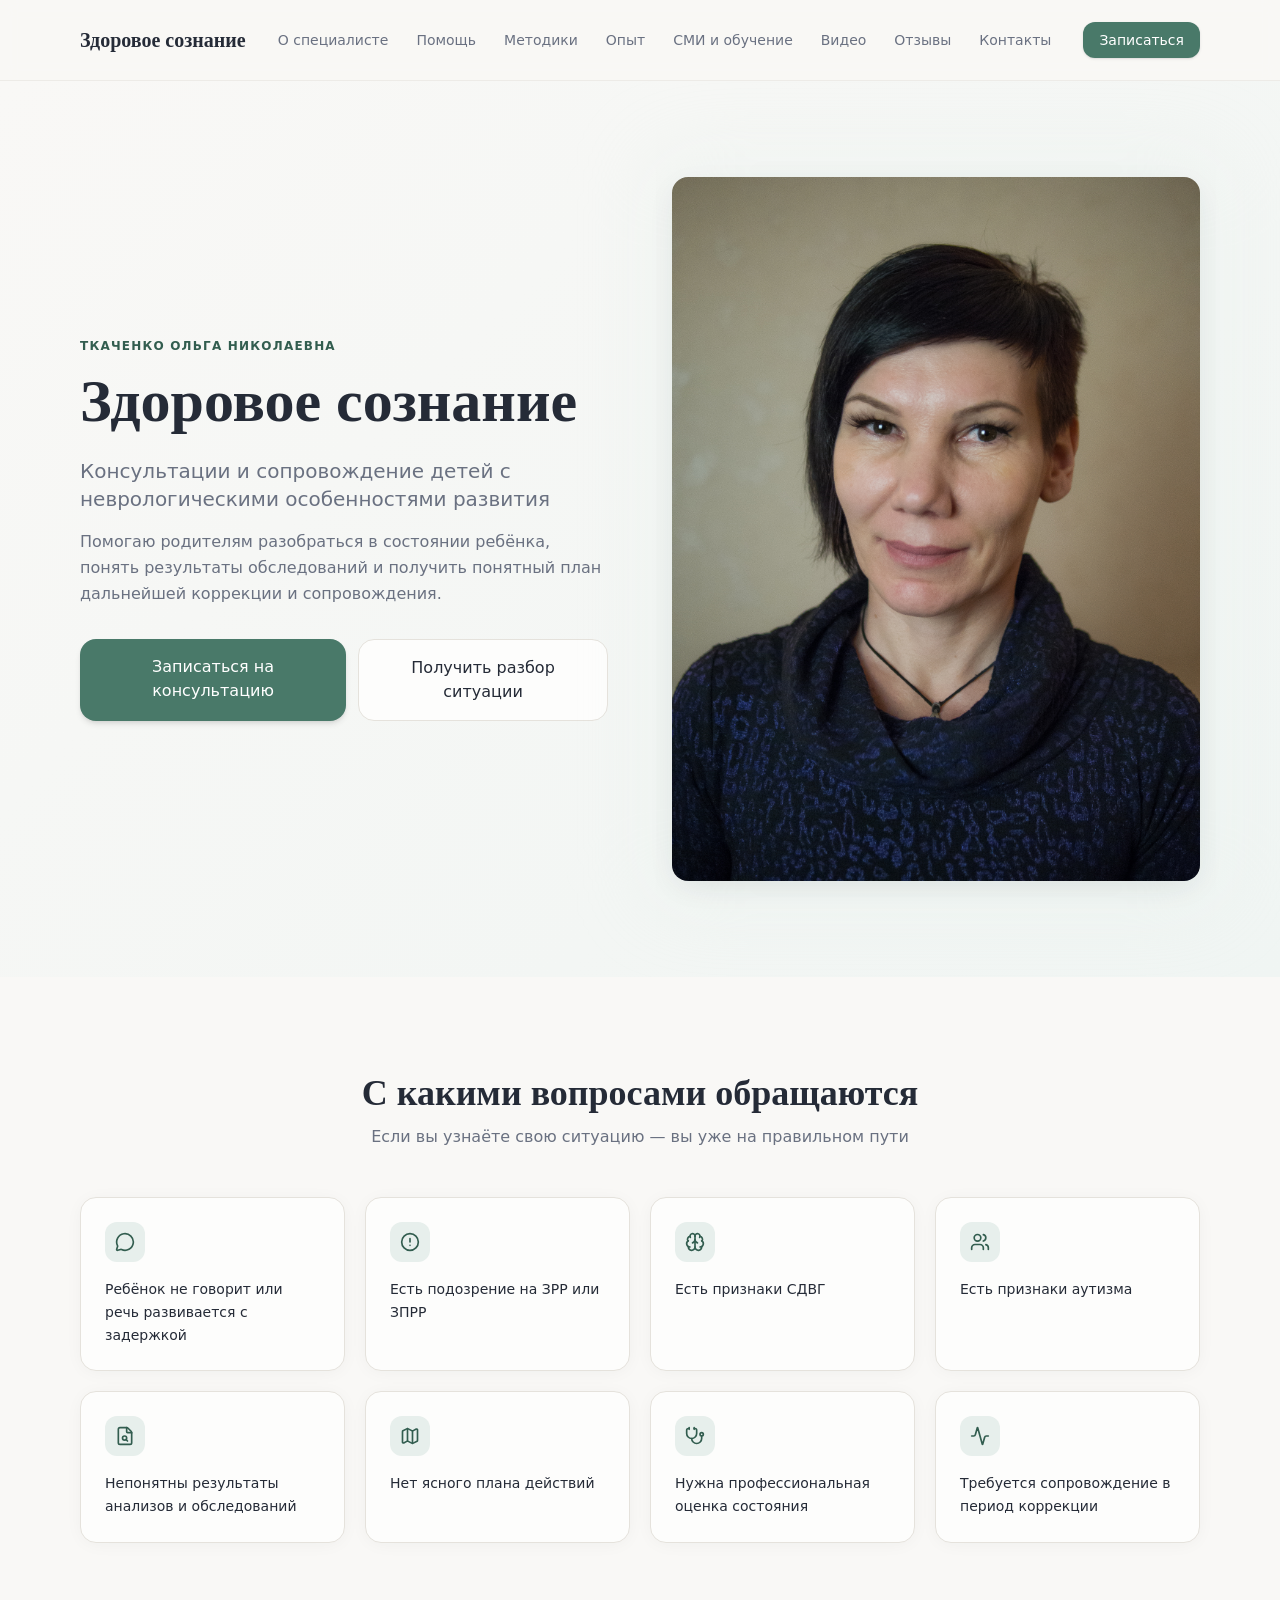
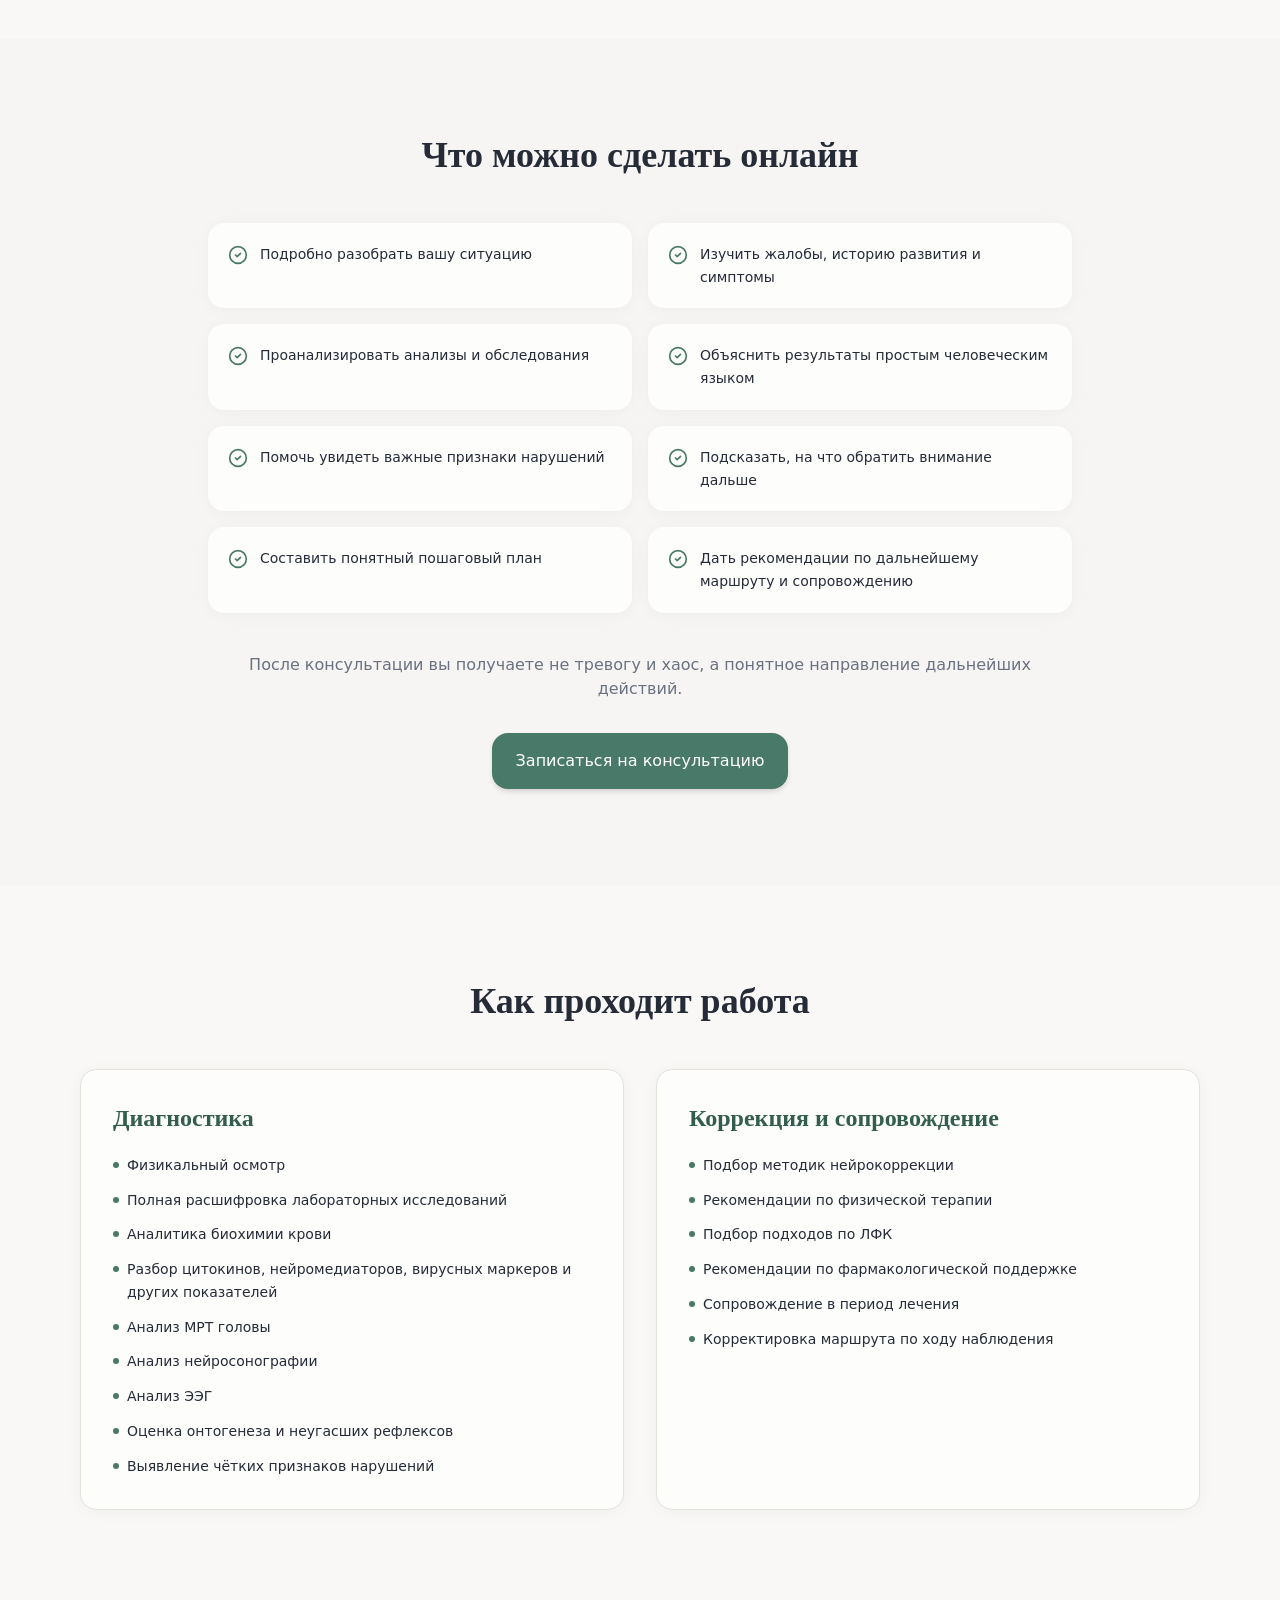
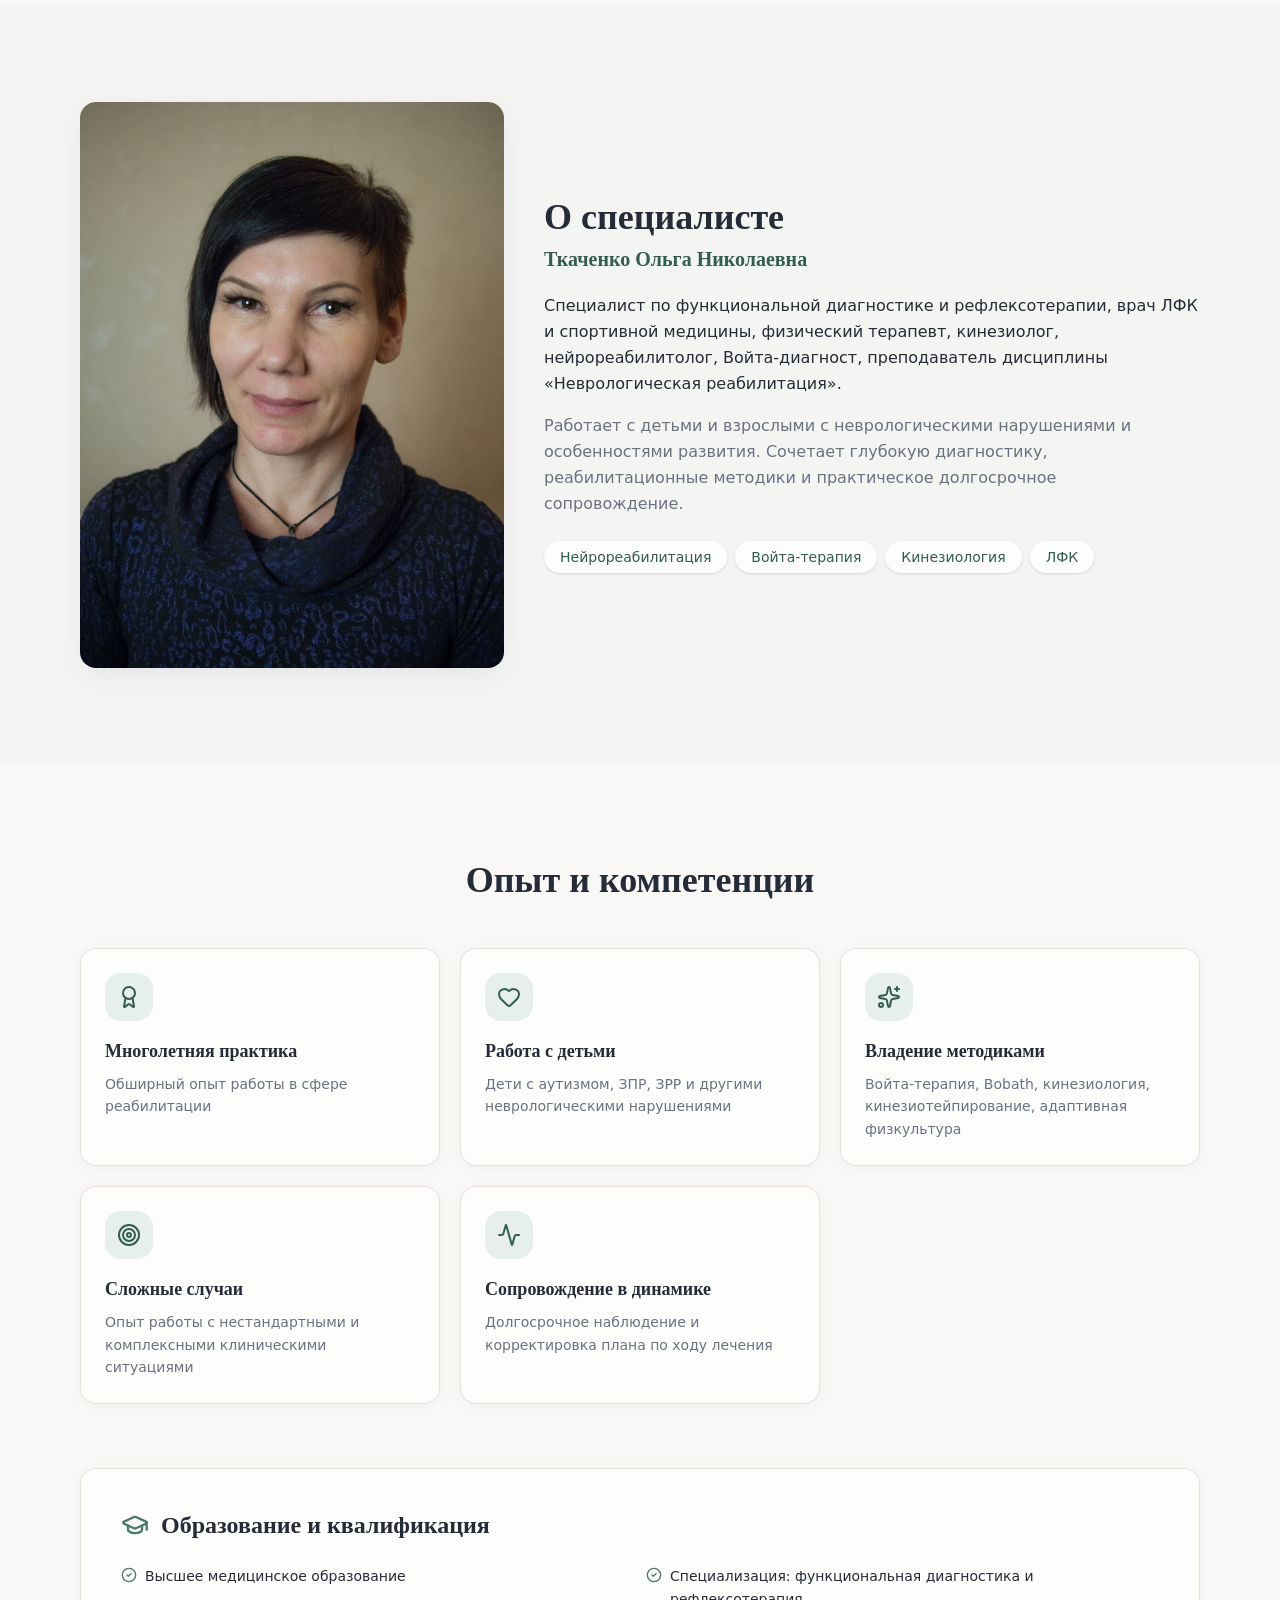
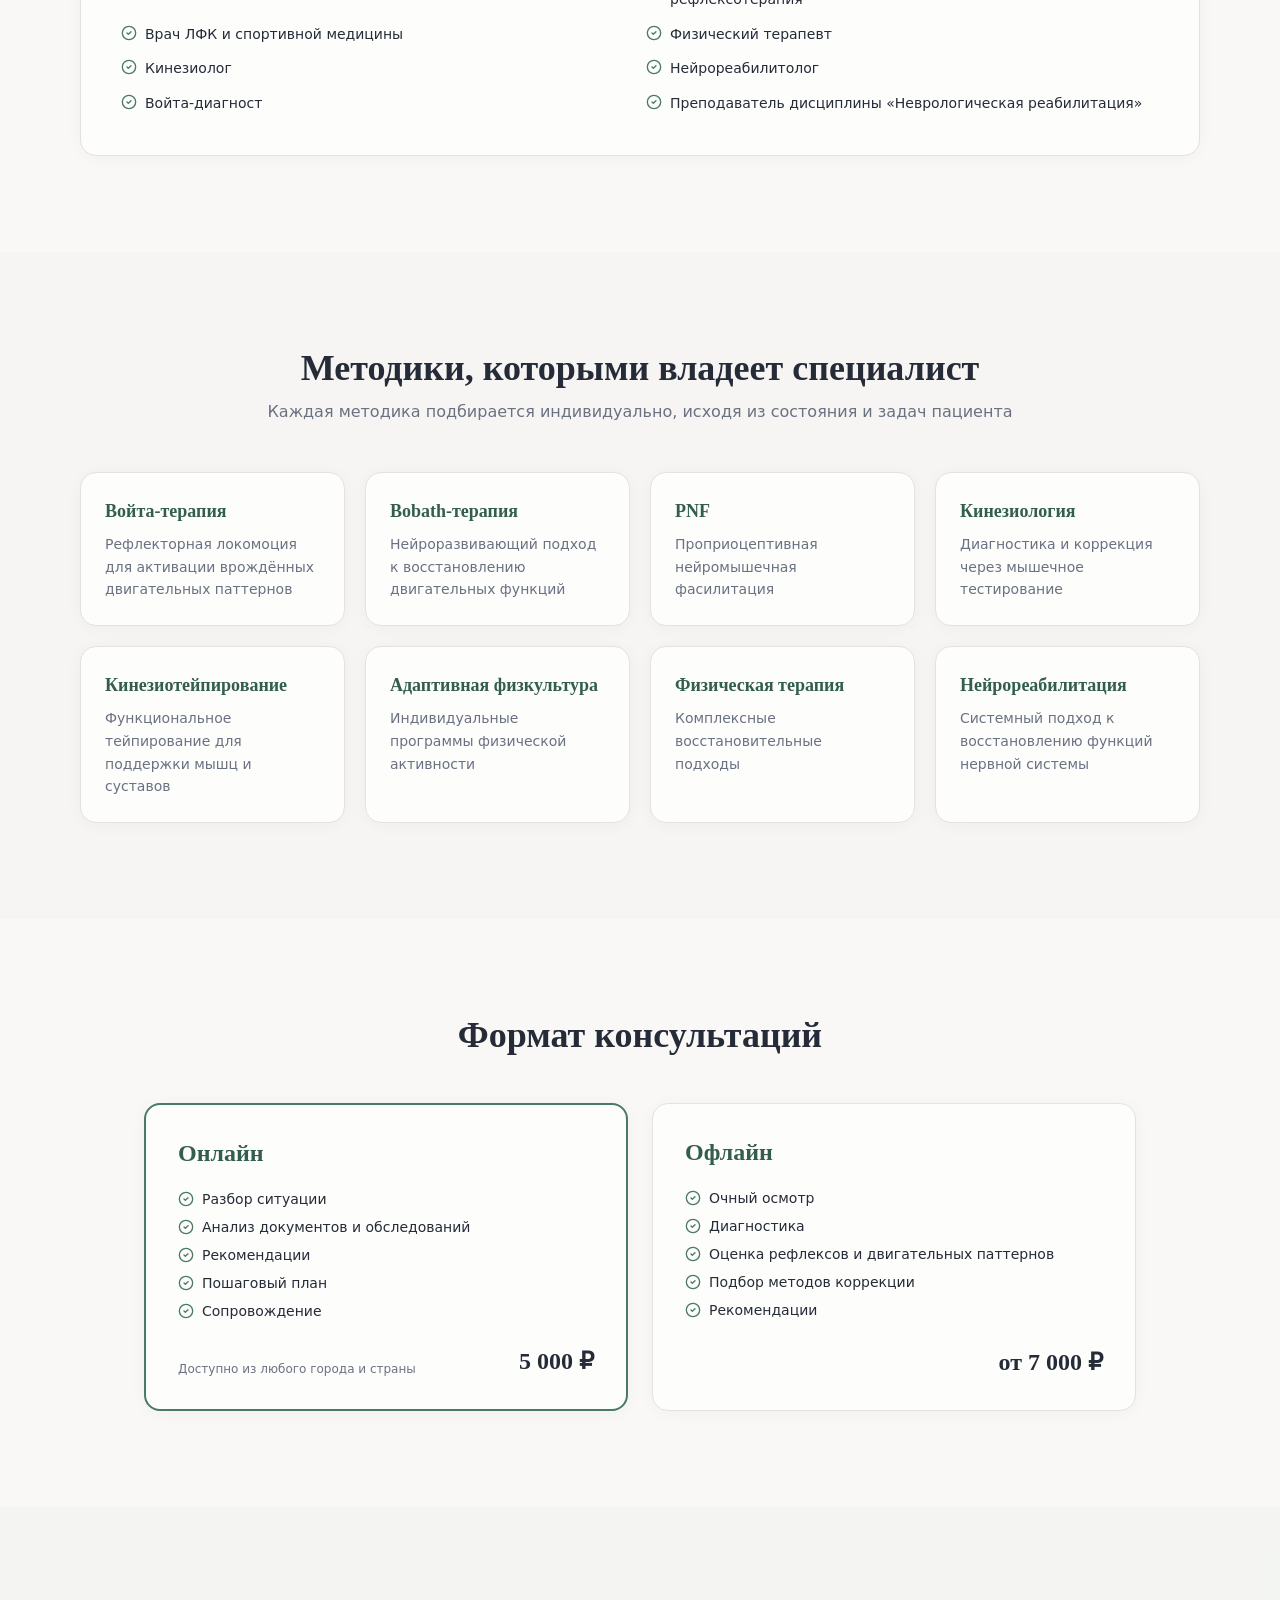
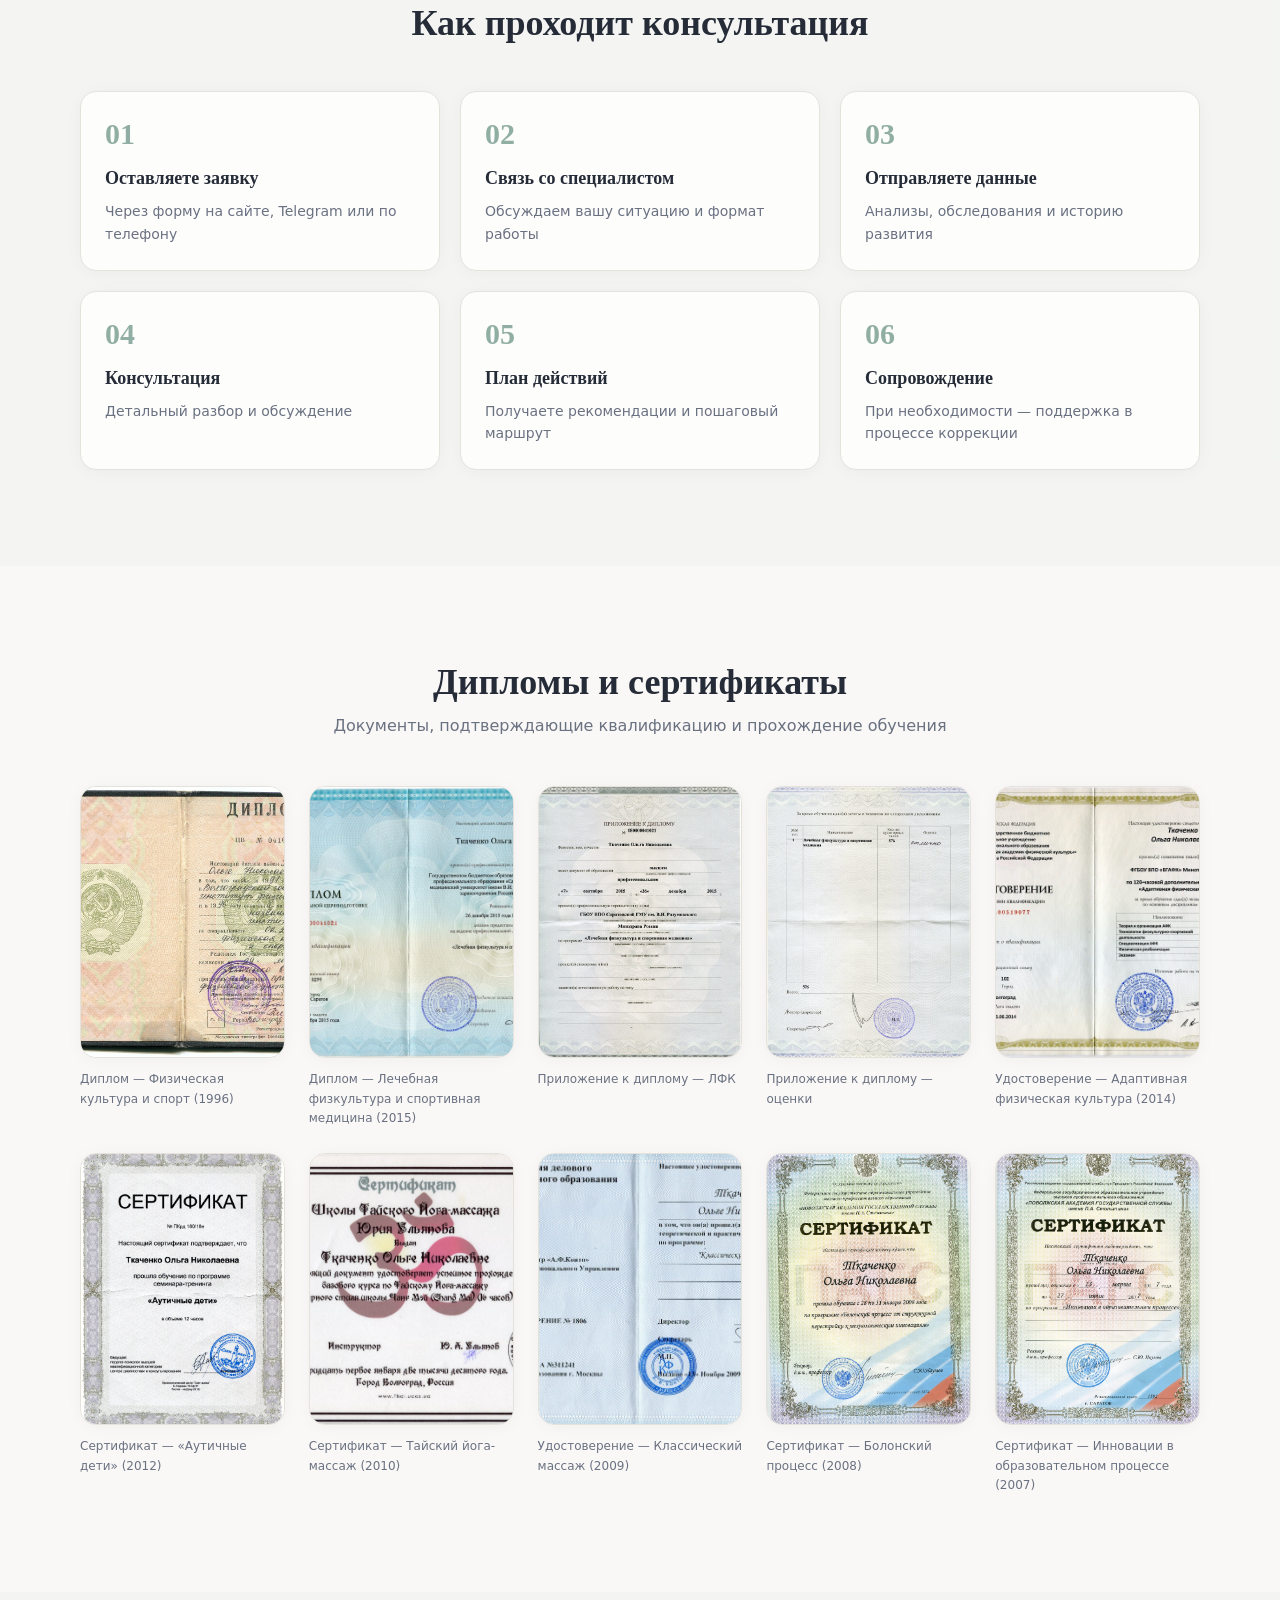
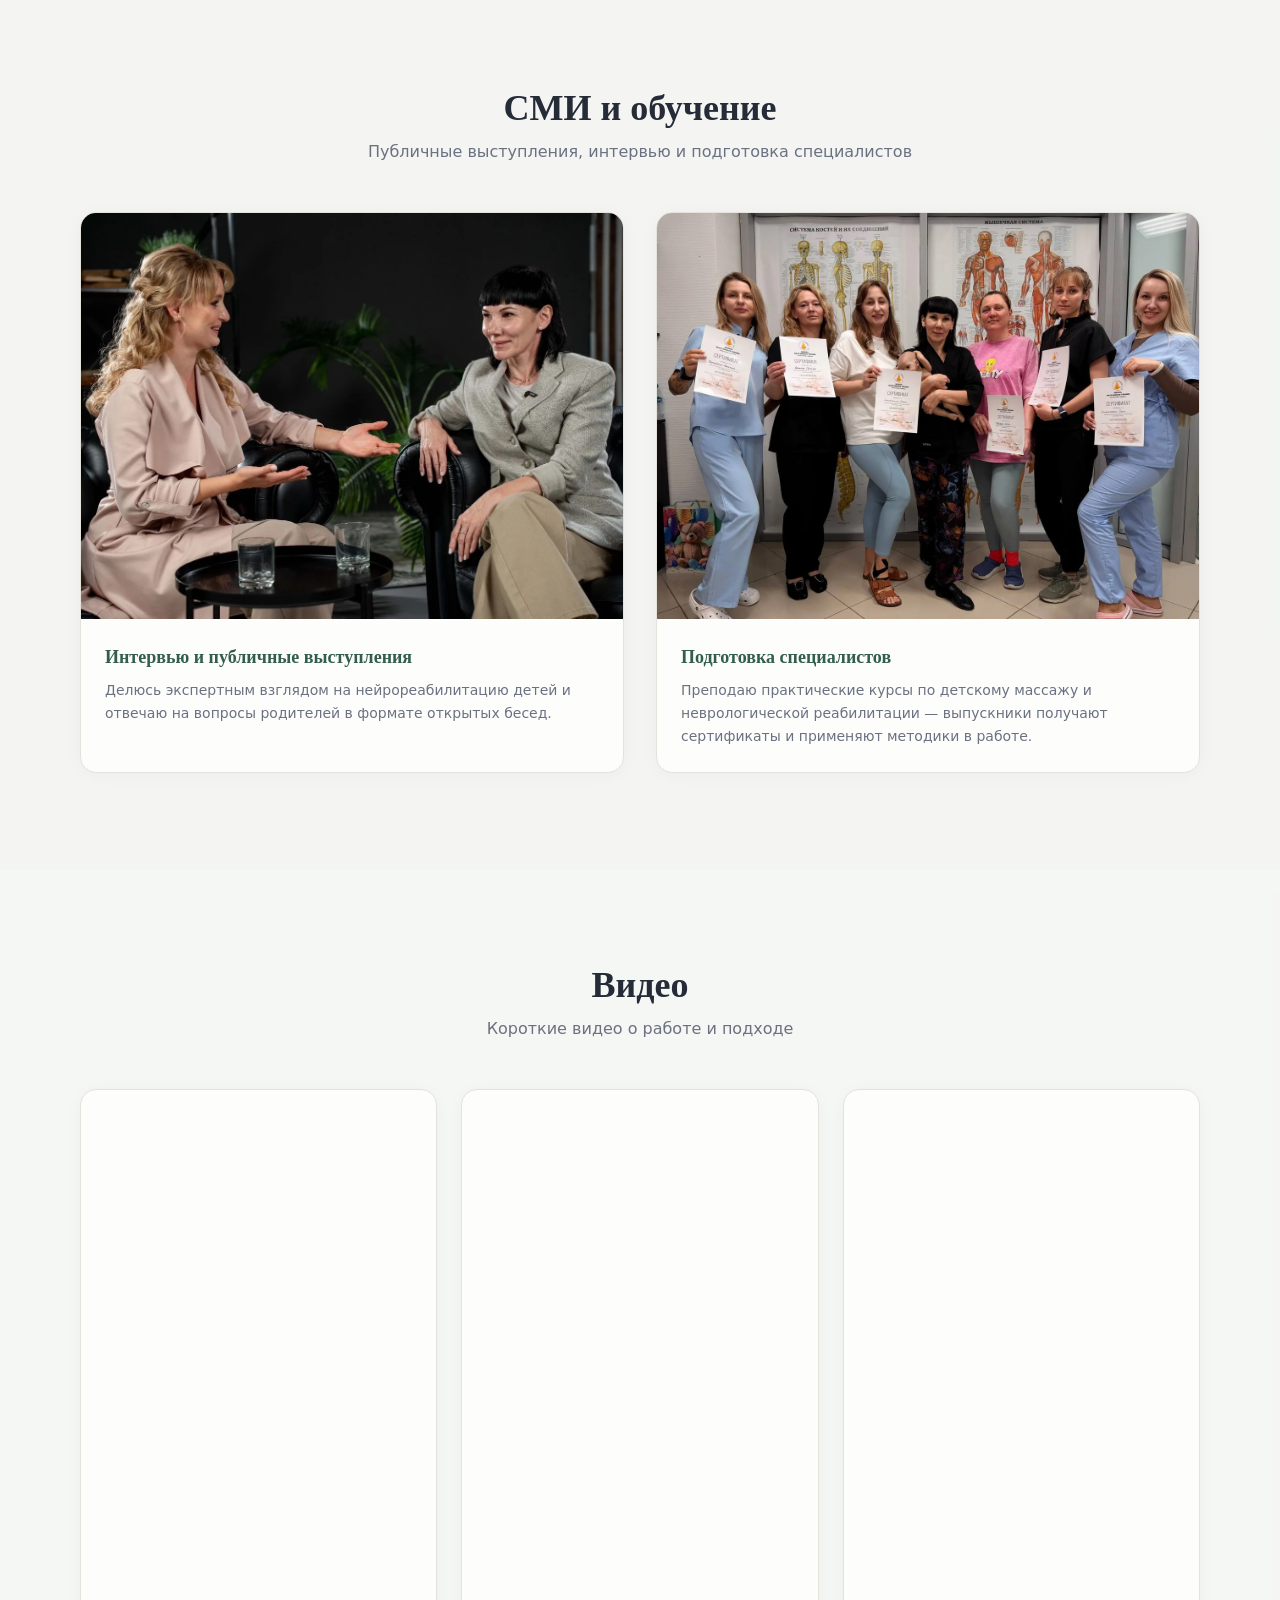
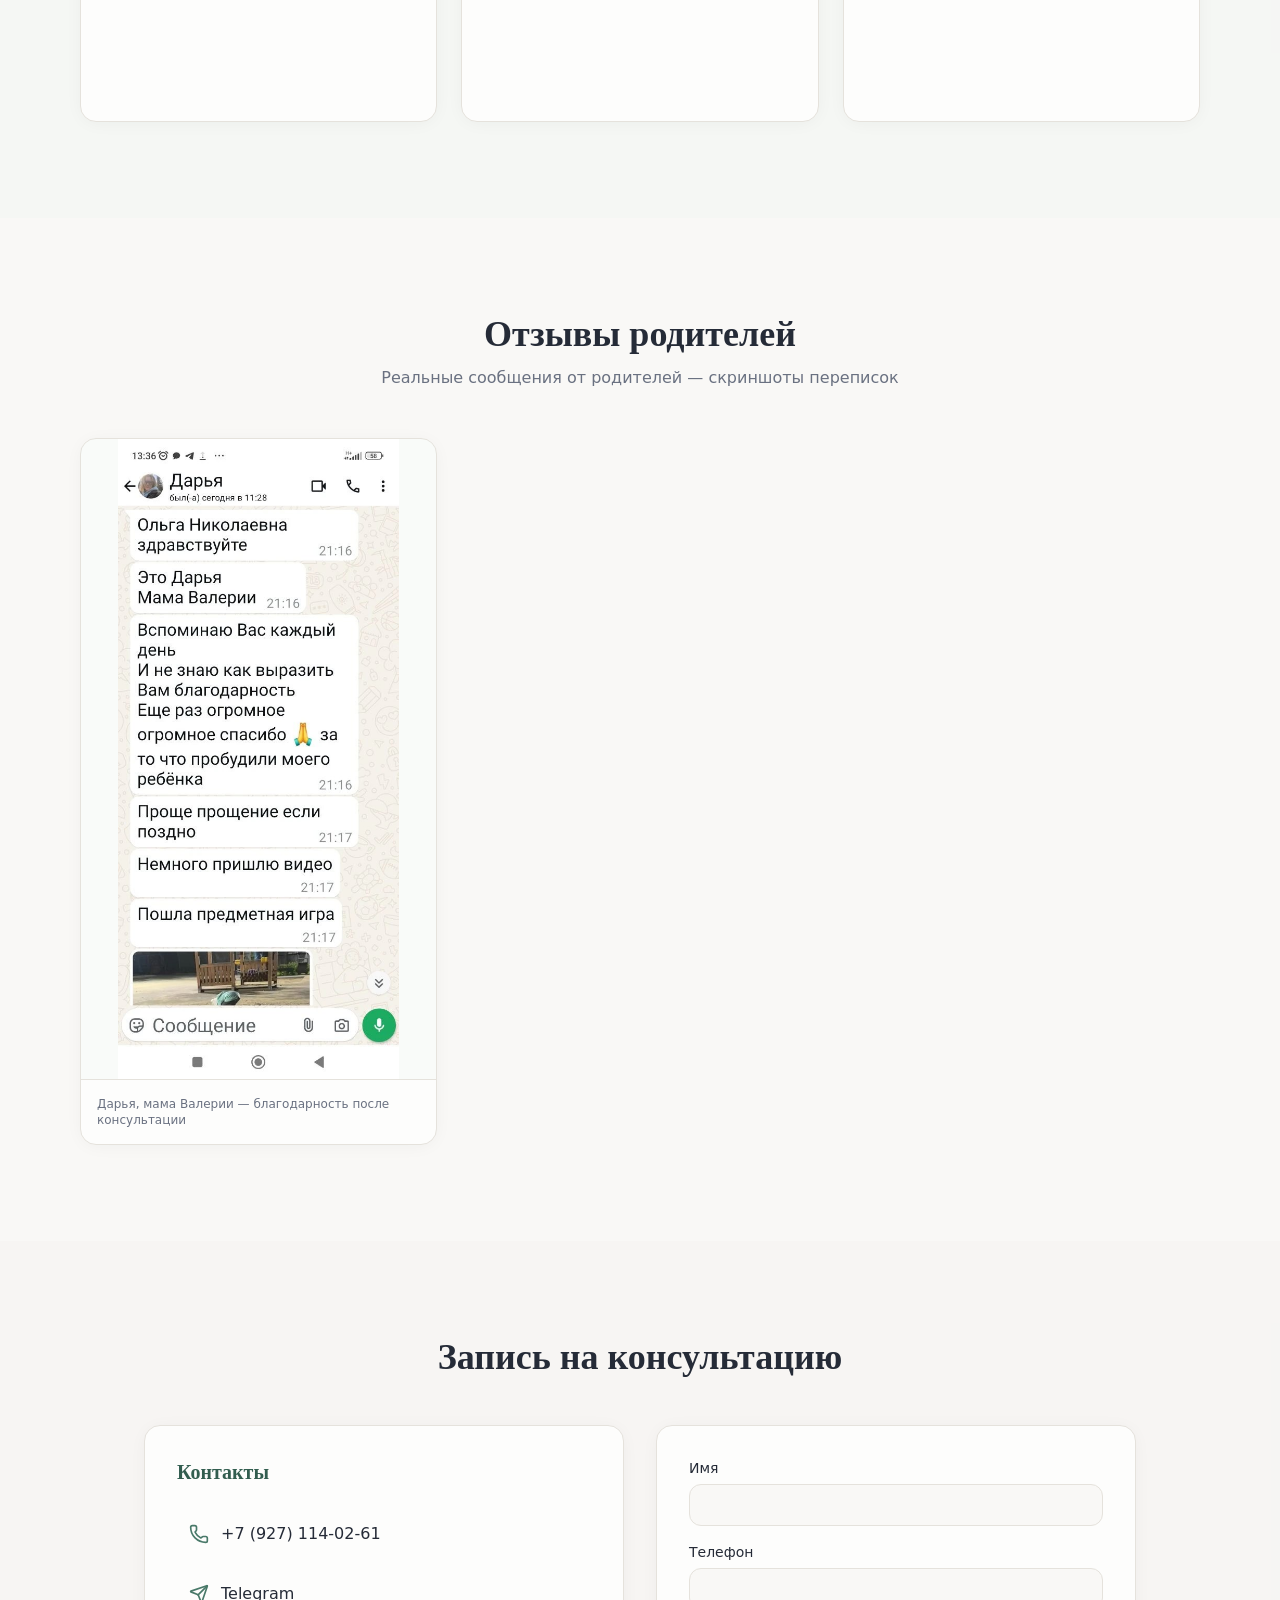
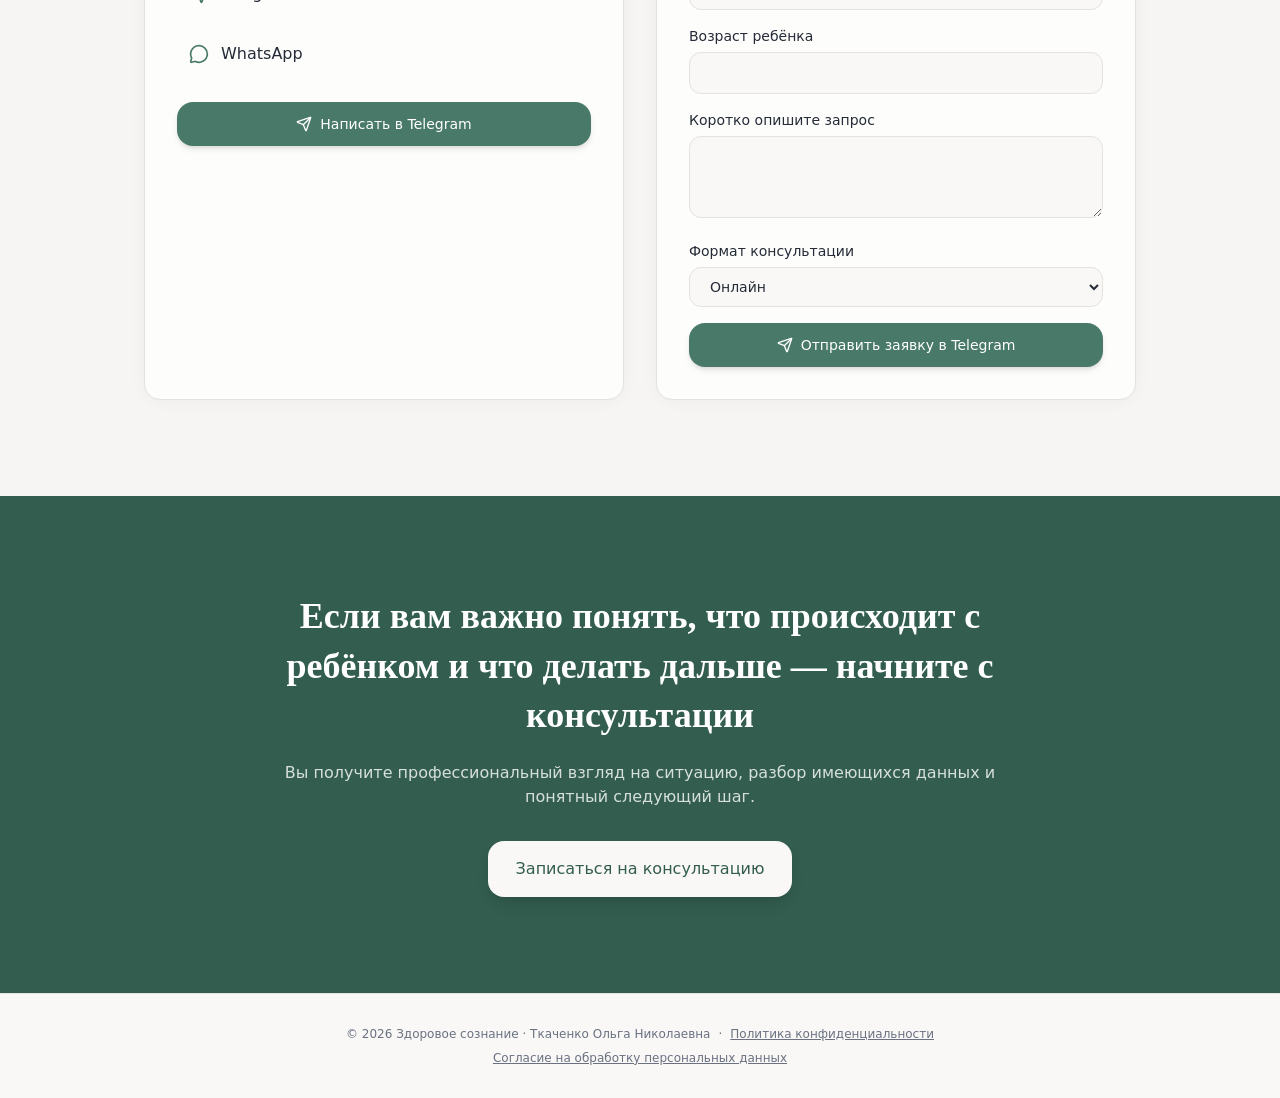
==== commit 73e76ff6: "Add files via upload" ====
--- a/index.html
+++ b/index.html
@@ -1,6 +1,6 @@
 <!DOCTYPE html>
 <!-- saved from url=(0044)https://pro-zdorovoye-soznaniye.lovable.app/ -->
-<html lang="en"><head><meta http-equiv="Content-Type" content="text/html; charset=UTF-8"><meta name="viewport" content="width=device-width, initial-scale=1"><link rel="preload" as="image" href="./Здоровое сознание — Ткаченко Ольга Николаевна_files/specialist-photo-D7cPKZuB-D7cPKZuB.jpg"><title>Здоровое сознание — Ткаченко Ольга Николаевна</title><meta name="author" content="Lovable"><meta property="og:type" content="website"><meta name="twitter:card" content="summary"><meta name="twitter:site" content="@Lovable"><meta name="twitter:title" content="Здоровое сознание- неврологическая реабилитация lkz ltntq"><meta name="twitter:description" content="Консультации и сопровождение детей с неврологическими особенностями развития"><meta property="og:image" content="https://pub-bb2e103a32db4e198524a2e9ed8f35b4.r2.dev/c05ab0c4-1d05-4b2f-a5a8-fe8c8fefa75e/id-preview-8404f0a5--27f8349e-f253-4668-943f-64f01ddd9926.lovable.app-1778008682517.png"><meta name="twitter:image" content="https://pub-bb2e103a32db4e198524a2e9ed8f35b4.r2.dev/c05ab0c4-1d05-4b2f-a5a8-fe8c8fefa75e/id-preview-8404f0a5--27f8349e-f253-4668-943f-64f01ddd9926.lovable.app-1778008682517.png"><meta name="description" content="Консультации и сопровождение детей с неврологическими особенностями развития. Нейрореабилитация, Войта-терапия, кинезиология, ЛФК."><meta property="og:title" content="Здоровое сознание"><meta property="og:description" content="Консультации и сопровождение детей с неврологическими особенностями развития."><link rel="modulepreload" href="./assets/index-RiShXABK.js"><link rel="modulepreload" href="./assets/index-BowEL4mx.js"><link rel="icon" type="image/png" href="./favicon.png"><link rel="apple-touch-icon" href="./favicon.png"><link rel="stylesheet" href="./Здоровое сознание — Ткаченко Ольга Николаевна_files/styles-qSLuHfx1.css">
+<html lang="en"><head><meta http-equiv="Content-Type" content="text/html; charset=UTF-8"><meta name="viewport" content="width=device-width, initial-scale=1"><link rel="preload" as="image" href="./assets/specialist-photo-D7cPKZuB-D7cPKZuB.jpg"><title>Здоровое сознание — Ткаченко Ольга Николаевна</title><meta name="author" content="Lovable"><meta property="og:type" content="website"><meta name="twitter:card" content="summary"><meta name="twitter:site" content="@Lovable"><meta name="twitter:title" content="Здоровое сознание- неврологическая реабилитация lkz ltntq"><meta name="twitter:description" content="Консультации и сопровождение детей с неврологическими особенностями развития"><meta property="og:image" content="https://pub-bb2e103a32db4e198524a2e9ed8f35b4.r2.dev/c05ab0c4-1d05-4b2f-a5a8-fe8c8fefa75e/id-preview-8404f0a5--27f8349e-f253-4668-943f-64f01ddd9926.lovable.app-1778008682517.png"><meta name="twitter:image" content="https://pub-bb2e103a32db4e198524a2e9ed8f35b4.r2.dev/c05ab0c4-1d05-4b2f-a5a8-fe8c8fefa75e/id-preview-8404f0a5--27f8349e-f253-4668-943f-64f01ddd9926.lovable.app-1778008682517.png"><meta name="description" content="Консультации и сопровождение детей с неврологическими особенностями развития. Нейрореабилитация, Войта-терапия, кинезиология, ЛФК."><meta property="og:title" content="Здоровое сознание"><meta property="og:description" content="Консультации и сопровождение детей с неврологическими особенностями развития."><link rel="modulepreload" href="./assets/index-RiShXABK.js"><link rel="modulepreload" href="./assets/index-BowEL4mx.js"><link rel="icon" type="image/png" href="./favicon.png"><link rel="apple-touch-icon" href="./favicon.png"><link rel="stylesheet" href="./assets/styles-qSLuHfx1.css">
 <style>
 	@font-face {
 		font-family: 'CameraPlainVariable';
@@ -169,7 +169,32 @@
 		}
 	}
 </style>
-<script defer="" src="./Здоровое сознание — Ткаченко Ольга Николаевна_files/_flock.js.Без названия" data-proxy-url="/~api/analytics"></script></head><body><!--$--><div class="min-h-screen bg-background text-foreground"><header class="sticky top-0 z-50 border-b border-border/60 bg-background/80 backdrop-blur"><div class="mx-auto flex h-16 max-w-6xl items-center justify-between px-4 md:h-20"><a href="#top" class="font-serif text-lg font-semibold md:text-xl">Здоровое сознание</a><nav class="hidden items-center gap-7 text-sm text-muted-foreground md:flex"><a href="#about" class="transition-colors hover:text-foreground">О специалисте</a><a href="#help" class="transition-colors hover:text-foreground">Помощь</a><a href="#methods" class="transition-colors hover:text-foreground">Методики</a><a href="#experience" class="transition-colors hover:text-foreground">Опыт</a><a href="#media" class="transition-colors hover:text-foreground">СМИ и обучение</a><a href="#videos" class="transition-colors hover:text-foreground">Видео</a><a href="#reviews" class="transition-colors hover:text-foreground">Отзывы</a><a href="#contacts" class="transition-colors hover:text-foreground">Контакты</a></nav><a href="#contacts" class="rounded-lg bg-sage px-4 py-2 text-sm font-medium text-primary-foreground shadow-sm transition hover:bg-sage-dark">Записаться</a></div></header><section id="top" class="relative overflow-hidden" style="background:var(--hero-gradient)"><div class="mx-auto grid max-w-6xl gap-10 px-4 py-16 md:grid-cols-2 md:items-center md:gap-16 md:py-24"><div><p class="mb-4 text-xs font-semibold uppercase tracking-widest text-sage-dark">Ткаченко Ольга Николаевна</p><h1 class="font-serif text-5xl font-semibold leading-[1.05] text-foreground md:text-6xl">Здоровое сознание</h1><p class="mt-6 text-lg text-muted-foreground md:text-xl">Консультации и сопровождение детей с неврологическими особенностями развития</p><p class="mt-4 text-base leading-relaxed text-muted-foreground">Помогаю родителям разобраться в состоянии ребёнка, понять результаты обследований и получить понятный план дальнейшей коррекции и сопровождения.</p><div class="mt-8 flex flex-col gap-3 sm:flex-row"><a href="#contacts" class="rounded-xl bg-sage px-6 py-4 text-center text-base font-medium text-primary-foreground shadow-md transition hover:bg-sage-dark">Записаться на консультацию</a><a href="#online" class="rounded-xl border border-border bg-card px-6 py-4 text-center text-base font-medium text-foreground transition hover:border-sage hover:text-sage-dark">Получить разбор ситуации</a></div></div><div class="relative"><div class="absolute -inset-4 rounded-3xl bg-sage-light/40 blur-2xl"></div><img src="./Здоровое сознание — Ткаченко Ольга Николаевна_files/specialist-photo-D7cPKZuB-D7cPKZuB.jpg" alt="Ткаченко Ольга Николаевна — специалист по нейрореабилитации" class="relative w-full rounded-2xl object-cover shadow-[var(--card-shadow-hover)]"></div></div></section><section id="help" class="mx-auto max-w-6xl px-4 py-20 md:py-24"><div class="text-center"><h2 class="font-serif text-3xl font-semibold md:text-4xl">С какими вопросами обращаются</h2><p class="mt-3 text-muted-foreground">Если вы узнаёте свою ситуацию — вы уже на правильном пути</p></div><div class="mt-12 grid gap-5 sm:grid-cols-2 lg:grid-cols-4"><div class="rounded-2xl border border-border bg-card p-6 shadow-[var(--card-shadow)] transition hover:shadow-[var(--card-shadow-hover)]"><div class="mb-4 inline-flex h-10 w-10 items-center justify-center rounded-lg bg-sage-light text-sage-dark"><svg xmlns="http://www.w3.org/2000/svg" width="24" height="24" viewBox="0 0 24 24" fill="none" stroke="currentColor" stroke-width="2" stroke-linecap="round" stroke-linejoin="round" class="lucide lucide-message-circle h-5 w-5" aria-hidden="true"><path d="M2.992 16.342a2 2 0 0 1 .094 1.167l-1.065 3.29a1 1 0 0 0 1.236 1.168l3.413-.998a2 2 0 0 1 1.099.092 10 10 0 1 0-4.777-4.719"></path></svg></div><p class="text-sm font-medium leading-relaxed text-foreground">Ребёнок не говорит или речь развивается с задержкой</p></div><div class="rounded-2xl border border-border bg-card p-6 shadow-[var(--card-shadow)] transition hover:shadow-[var(--card-shadow-hover)]"><div class="mb-4 inline-flex h-10 w-10 items-center justify-center rounded-lg bg-sage-light text-sage-dark"><svg xmlns="http://www.w3.org/2000/svg" width="24" height="24" viewBox="0 0 24 24" fill="none" stroke="currentColor" stroke-width="2" stroke-linecap="round" stroke-linejoin="round" class="lucide lucide-circle-alert h-5 w-5" aria-hidden="true"><circle cx="12" cy="12" r="10"></circle><line x1="12" x2="12" y1="8" y2="12"></line><line x1="12" x2="12.01" y1="16" y2="16"></line></svg></div><p class="text-sm font-medium leading-relaxed text-foreground">Есть подозрение на ЗРР или ЗПРР</p></div><div class="rounded-2xl border border-border bg-card p-6 shadow-[var(--card-shadow)] transition hover:shadow-[var(--card-shadow-hover)]"><div class="mb-4 inline-flex h-10 w-10 items-center justify-center rounded-lg bg-sage-light text-sage-dark"><svg xmlns="http://www.w3.org/2000/svg" width="24" height="24" viewBox="0 0 24 24" fill="none" stroke="currentColor" stroke-width="2" stroke-linecap="round" stroke-linejoin="round" class="lucide lucide-brain h-5 w-5" aria-hidden="true"><path d="M12 18V5"></path><path d="M15 13a4.17 4.17 0 0 1-3-4 4.17 4.17 0 0 1-3 4"></path><path d="M17.598 6.5A3 3 0 1 0 12 5a3 3 0 1 0-5.598 1.5"></path><path d="M17.997 5.125a4 4 0 0 1 2.526 5.77"></path><path d="M18 18a4 4 0 0 0 2-7.464"></path><path d="M19.967 17.483A4 4 0 1 1 12 18a4 4 0 1 1-7.967-.517"></path><path d="M6 18a4 4 0 0 1-2-7.464"></path><path d="M6.003 5.125a4 4 0 0 0-2.526 5.77"></path></svg></div><p class="text-sm font-medium leading-relaxed text-foreground">Есть признаки СДВГ</p></div><div class="rounded-2xl border border-border bg-card p-6 shadow-[var(--card-shadow)] transition hover:shadow-[var(--card-shadow-hover)]"><div class="mb-4 inline-flex h-10 w-10 items-center justify-center rounded-lg bg-sage-light text-sage-dark"><svg xmlns="http://www.w3.org/2000/svg" width="24" height="24" viewBox="0 0 24 24" fill="none" stroke="currentColor" stroke-width="2" stroke-linecap="round" stroke-linejoin="round" class="lucide lucide-users h-5 w-5" aria-hidden="true"><path d="M16 21v-2a4 4 0 0 0-4-4H6a4 4 0 0 0-4 4v2"></path><path d="M16 3.128a4 4 0 0 1 0 7.744"></path><path d="M22 21v-2a4 4 0 0 0-3-3.87"></path><circle cx="9" cy="7" r="4"></circle></svg></div><p class="text-sm font-medium leading-relaxed text-foreground">Есть признаки аутизма</p></div><div class="rounded-2xl border border-border bg-card p-6 shadow-[var(--card-shadow)] transition hover:shadow-[var(--card-shadow-hover)]"><div class="mb-4 inline-flex h-10 w-10 items-center justify-center rounded-lg bg-sage-light text-sage-dark"><svg xmlns="http://www.w3.org/2000/svg" width="24" height="24" viewBox="0 0 24 24" fill="none" stroke="currentColor" stroke-width="2" stroke-linecap="round" stroke-linejoin="round" class="lucide lucide-file-search h-5 w-5" aria-hidden="true"><path d="M6 22a2 2 0 0 1-2-2V4a2 2 0 0 1 2-2h8a2.4 2.4 0 0 1 1.704.706l3.588 3.588A2.4 2.4 0 0 1 20 8v12a2 2 0 0 1-2 2z"></path><path d="M14 2v5a1 1 0 0 0 1 1h5"></path><circle cx="11.5" cy="14.5" r="2.5"></circle><path d="M13.3 16.3 15 18"></path></svg></div><p class="text-sm font-medium leading-relaxed text-foreground">Непонятны результаты анализов и обследований</p></div><div class="rounded-2xl border border-border bg-card p-6 shadow-[var(--card-shadow)] transition hover:shadow-[var(--card-shadow-hover)]"><div class="mb-4 inline-flex h-10 w-10 items-center justify-center rounded-lg bg-sage-light text-sage-dark"><svg xmlns="http://www.w3.org/2000/svg" width="24" height="24" viewBox="0 0 24 24" fill="none" stroke="currentColor" stroke-width="2" stroke-linecap="round" stroke-linejoin="round" class="lucide lucide-map h-5 w-5" aria-hidden="true"><path d="M14.106 5.553a2 2 0 0 0 1.788 0l3.659-1.83A1 1 0 0 1 21 4.619v12.764a1 1 0 0 1-.553.894l-4.553 2.277a2 2 0 0 1-1.788 0l-4.212-2.106a2 2 0 0 0-1.788 0l-3.659 1.83A1 1 0 0 1 3 19.381V6.618a1 1 0 0 1 .553-.894l4.553-2.277a2 2 0 0 1 1.788 0z"></path><path d="M15 5.764v15"></path><path d="M9 3.236v15"></path></svg></div><p class="text-sm font-medium leading-relaxed text-foreground">Нет ясного плана действий</p></div><div class="rounded-2xl border border-border bg-card p-6 shadow-[var(--card-shadow)] transition hover:shadow-[var(--card-shadow-hover)]"><div class="mb-4 inline-flex h-10 w-10 items-center justify-center rounded-lg bg-sage-light text-sage-dark"><svg xmlns="http://www.w3.org/2000/svg" width="24" height="24" viewBox="0 0 24 24" fill="none" stroke="currentColor" stroke-width="2" stroke-linecap="round" stroke-linejoin="round" class="lucide lucide-stethoscope h-5 w-5" aria-hidden="true"><path d="M11 2v2"></path><path d="M5 2v2"></path><path d="M5 3H4a2 2 0 0 0-2 2v4a6 6 0 0 0 12 0V5a2 2 0 0 0-2-2h-1"></path><path d="M8 15a6 6 0 0 0 12 0v-3"></path><circle cx="20" cy="10" r="2"></circle></svg></div><p class="text-sm font-medium leading-relaxed text-foreground">Нужна профессиональная оценка состояния</p></div><div class="rounded-2xl border border-border bg-card p-6 shadow-[var(--card-shadow)] transition hover:shadow-[var(--card-shadow-hover)]"><div class="mb-4 inline-flex h-10 w-10 items-center justify-center rounded-lg bg-sage-light text-sage-dark"><svg xmlns="http://www.w3.org/2000/svg" width="24" height="24" viewBox="0 0 24 24" fill="none" stroke="currentColor" stroke-width="2" stroke-linecap="round" stroke-linejoin="round" class="lucide lucide-activity h-5 w-5" aria-hidden="true"><path d="M22 12h-2.48a2 2 0 0 0-1.93 1.46l-2.35 8.36a.25.25 0 0 1-.48 0L9.24 2.18a.25.25 0 0 0-.48 0l-2.35 8.36A2 2 0 0 1 4.49 12H2"></path></svg></div><p class="text-sm font-medium leading-relaxed text-foreground">Требуется сопровождение в период коррекции</p></div></div></section><section id="online" class="bg-muted/40 py-20 md:py-24"><div class="mx-auto max-w-4xl px-4"><h2 class="text-center font-serif text-3xl font-semibold md:text-4xl">Что можно сделать онлайн</h2><ul class="mt-12 grid gap-4 md:grid-cols-2"><li class="flex items-start gap-3 rounded-xl bg-card p-5 shadow-[var(--card-shadow)]"><svg xmlns="http://www.w3.org/2000/svg" width="24" height="24" viewBox="0 0 24 24" fill="none" stroke="currentColor" stroke-width="2" stroke-linecap="round" stroke-linejoin="round" class="lucide lucide-circle-check mt-0.5 h-5 w-5 flex-shrink-0 text-sage" aria-hidden="true"><circle cx="12" cy="12" r="10"></circle><path d="m9 12 2 2 4-4"></path></svg><span class="text-sm leading-relaxed">Подробно разобрать вашу ситуацию</span></li><li class="flex items-start gap-3 rounded-xl bg-card p-5 shadow-[var(--card-shadow)]"><svg xmlns="http://www.w3.org/2000/svg" width="24" height="24" viewBox="0 0 24 24" fill="none" stroke="currentColor" stroke-width="2" stroke-linecap="round" stroke-linejoin="round" class="lucide lucide-circle-check mt-0.5 h-5 w-5 flex-shrink-0 text-sage" aria-hidden="true"><circle cx="12" cy="12" r="10"></circle><path d="m9 12 2 2 4-4"></path></svg><span class="text-sm leading-relaxed">Изучить жалобы, историю развития и симптомы</span></li><li class="flex items-start gap-3 rounded-xl bg-card p-5 shadow-[var(--card-shadow)]"><svg xmlns="http://www.w3.org/2000/svg" width="24" height="24" viewBox="0 0 24 24" fill="none" stroke="currentColor" stroke-width="2" stroke-linecap="round" stroke-linejoin="round" class="lucide lucide-circle-check mt-0.5 h-5 w-5 flex-shrink-0 text-sage" aria-hidden="true"><circle cx="12" cy="12" r="10"></circle><path d="m9 12 2 2 4-4"></path></svg><span class="text-sm leading-relaxed">Проанализировать анализы и обследования</span></li><li class="flex items-start gap-3 rounded-xl bg-card p-5 shadow-[var(--card-shadow)]"><svg xmlns="http://www.w3.org/2000/svg" width="24" height="24" viewBox="0 0 24 24" fill="none" stroke="currentColor" stroke-width="2" stroke-linecap="round" stroke-linejoin="round" class="lucide lucide-circle-check mt-0.5 h-5 w-5 flex-shrink-0 text-sage" aria-hidden="true"><circle cx="12" cy="12" r="10"></circle><path d="m9 12 2 2 4-4"></path></svg><span class="text-sm leading-relaxed">Объяснить результаты простым человеческим языком</span></li><li class="flex items-start gap-3 rounded-xl bg-card p-5 shadow-[var(--card-shadow)]"><svg xmlns="http://www.w3.org/2000/svg" width="24" height="24" viewBox="0 0 24 24" fill="none" stroke="currentColor" stroke-width="2" stroke-linecap="round" stroke-linejoin="round" class="lucide lucide-circle-check mt-0.5 h-5 w-5 flex-shrink-0 text-sage" aria-hidden="true"><circle cx="12" cy="12" r="10"></circle><path d="m9 12 2 2 4-4"></path></svg><span class="text-sm leading-relaxed">Помочь увидеть важные признаки нарушений</span></li><li class="flex items-start gap-3 rounded-xl bg-card p-5 shadow-[var(--card-shadow)]"><svg xmlns="http://www.w3.org/2000/svg" width="24" height="24" viewBox="0 0 24 24" fill="none" stroke="currentColor" stroke-width="2" stroke-linecap="round" stroke-linejoin="round" class="lucide lucide-circle-check mt-0.5 h-5 w-5 flex-shrink-0 text-sage" aria-hidden="true"><circle cx="12" cy="12" r="10"></circle><path d="m9 12 2 2 4-4"></path></svg><span class="text-sm leading-relaxed">Подсказать, на что обратить внимание дальше</span></li><li class="flex items-start gap-3 rounded-xl bg-card p-5 shadow-[var(--card-shadow)]"><svg xmlns="http://www.w3.org/2000/svg" width="24" height="24" viewBox="0 0 24 24" fill="none" stroke="currentColor" stroke-width="2" stroke-linecap="round" stroke-linejoin="round" class="lucide lucide-circle-check mt-0.5 h-5 w-5 flex-shrink-0 text-sage" aria-hidden="true"><circle cx="12" cy="12" r="10"></circle><path d="m9 12 2 2 4-4"></path></svg><span class="text-sm leading-relaxed">Составить понятный пошаговый план</span></li><li class="flex items-start gap-3 rounded-xl bg-card p-5 shadow-[var(--card-shadow)]"><svg xmlns="http://www.w3.org/2000/svg" width="24" height="24" viewBox="0 0 24 24" fill="none" stroke="currentColor" stroke-width="2" stroke-linecap="round" stroke-linejoin="round" class="lucide lucide-circle-check mt-0.5 h-5 w-5 flex-shrink-0 text-sage" aria-hidden="true"><circle cx="12" cy="12" r="10"></circle><path d="m9 12 2 2 4-4"></path></svg><span class="text-sm leading-relaxed">Дать рекомендации по дальнейшему маршруту и сопровождению</span></li></ul><p class="mt-10 text-center text-base text-muted-foreground">После консультации вы получаете не тревогу и хаос, а понятное направление дальнейших действий.</p><div class="mt-8 flex justify-center"><a href="#contacts" class="rounded-xl bg-sage px-6 py-4 text-base font-medium text-primary-foreground shadow-md transition hover:bg-sage-dark">Записаться на консультацию</a></div></div></section><section class="mx-auto max-w-6xl px-4 py-20 md:py-24"><h2 class="text-center font-serif text-3xl font-semibold md:text-4xl">Как проходит работа</h2><div class="mt-12 grid gap-8 md:grid-cols-2"><div class="rounded-2xl border border-border bg-card p-8 shadow-[var(--card-shadow)]"><h3 class="mb-5 font-serif text-2xl font-semibold text-sage-dark">Диагностика</h3><ul class="space-y-3"><li class="flex items-start gap-2 text-sm text-foreground"><span class="mt-2 h-1.5 w-1.5 flex-shrink-0 rounded-full bg-sage"></span><span class="leading-relaxed">Физикальный осмотр</span></li><li class="flex items-start gap-2 text-sm text-foreground"><span class="mt-2 h-1.5 w-1.5 flex-shrink-0 rounded-full bg-sage"></span><span class="leading-relaxed">Полная расшифровка лабораторных исследований</span></li><li class="flex items-start gap-2 text-sm text-foreground"><span class="mt-2 h-1.5 w-1.5 flex-shrink-0 rounded-full bg-sage"></span><span class="leading-relaxed">Аналитика биохимии крови</span></li><li class="flex items-start gap-2 text-sm text-foreground"><span class="mt-2 h-1.5 w-1.5 flex-shrink-0 rounded-full bg-sage"></span><span class="leading-relaxed">Разбор цитокинов, нейромедиаторов, вирусных маркеров и других показателей</span></li><li class="flex items-start gap-2 text-sm text-foreground"><span class="mt-2 h-1.5 w-1.5 flex-shrink-0 rounded-full bg-sage"></span><span class="leading-relaxed">Анализ МРТ головы</span></li><li class="flex items-start gap-2 text-sm text-foreground"><span class="mt-2 h-1.5 w-1.5 flex-shrink-0 rounded-full bg-sage"></span><span class="leading-relaxed">Анализ нейросонографии</span></li><li class="flex items-start gap-2 text-sm text-foreground"><span class="mt-2 h-1.5 w-1.5 flex-shrink-0 rounded-full bg-sage"></span><span class="leading-relaxed">Анализ ЭЭГ</span></li><li class="flex items-start gap-2 text-sm text-foreground"><span class="mt-2 h-1.5 w-1.5 flex-shrink-0 rounded-full bg-sage"></span><span class="leading-relaxed">Оценка онтогенеза и неугасших рефлексов</span></li><li class="flex items-start gap-2 text-sm text-foreground"><span class="mt-2 h-1.5 w-1.5 flex-shrink-0 rounded-full bg-sage"></span><span class="leading-relaxed">Выявление чётких признаков нарушений</span></li></ul></div><div class="rounded-2xl border border-border bg-card p-8 shadow-[var(--card-shadow)]"><h3 class="mb-5 font-serif text-2xl font-semibold text-sage-dark">Коррекция и сопровождение</h3><ul class="space-y-3"><li class="flex items-start gap-2 text-sm text-foreground"><span class="mt-2 h-1.5 w-1.5 flex-shrink-0 rounded-full bg-sage"></span><span class="leading-relaxed">Подбор методик нейрокоррекции</span></li><li class="flex items-start gap-2 text-sm text-foreground"><span class="mt-2 h-1.5 w-1.5 flex-shrink-0 rounded-full bg-sage"></span><span class="leading-relaxed">Рекомендации по физической терапии</span></li><li class="flex items-start gap-2 text-sm text-foreground"><span class="mt-2 h-1.5 w-1.5 flex-shrink-0 rounded-full bg-sage"></span><span class="leading-relaxed">Подбор подходов по ЛФК</span></li><li class="flex items-start gap-2 text-sm text-foreground"><span class="mt-2 h-1.5 w-1.5 flex-shrink-0 rounded-full bg-sage"></span><span class="leading-relaxed">Рекомендации по фармакологической поддержке</span></li><li class="flex items-start gap-2 text-sm text-foreground"><span class="mt-2 h-1.5 w-1.5 flex-shrink-0 rounded-full bg-sage"></span><span class="leading-relaxed">Сопровождение в период лечения</span></li><li class="flex items-start gap-2 text-sm text-foreground"><span class="mt-2 h-1.5 w-1.5 flex-shrink-0 rounded-full bg-sage"></span><span class="leading-relaxed">Корректировка маршрута по ходу наблюдения</span></li></ul></div></div></section><section id="about" class="bg-sage-light/30 py-20 md:py-24"><div class="mx-auto grid max-w-6xl gap-10 px-4 md:grid-cols-5 md:items-center"><div class="md:col-span-2"><img src="./Здоровое сознание — Ткаченко Ольга Николаевна_files/specialist-photo-D7cPKZuB-D7cPKZuB.jpg" alt="Ткаченко Ольга Николаевна" class="w-full rounded-2xl object-cover shadow-[var(--card-shadow-hover)]"></div><div class="md:col-span-3"><h2 class="font-serif text-3xl font-semibold md:text-4xl">О специалисте</h2><h3 class="mt-2 font-serif text-xl font-semibold text-sage-dark">Ткаченко Ольга Николаевна</h3><p class="mt-5 leading-relaxed text-foreground">Специалист по функциональной диагностике и рефлексотерапии, врач ЛФК и спортивной медицины, физический терапевт, кинезиолог, нейрореабилитолог, Войта-диагност, преподаватель дисциплины «Неврологическая реабилитация».</p><p class="mt-4 leading-relaxed text-muted-foreground">Работает с детьми и взрослыми с неврологическими нарушениями и особенностями развития. Сочетает глубокую диагностику, реабилитационные методики и практическое долгосрочное сопровождение.</p><div class="mt-6 flex flex-wrap gap-2"><span class="rounded-full bg-card px-4 py-1.5 text-sm font-medium text-sage-dark shadow-sm">Нейрореабилитация</span><span class="rounded-full bg-card px-4 py-1.5 text-sm font-medium text-sage-dark shadow-sm">Войта-терапия</span><span class="rounded-full bg-card px-4 py-1.5 text-sm font-medium text-sage-dark shadow-sm">Кинезиология</span><span class="rounded-full bg-card px-4 py-1.5 text-sm font-medium text-sage-dark shadow-sm">ЛФК</span></div></div></div></section><section id="experience" class="mx-auto max-w-6xl px-4 py-20 md:py-24"><h2 class="text-center font-serif text-3xl font-semibold md:text-4xl">Опыт и компетенции</h2><div class="mt-12 grid gap-5 md:grid-cols-3"><div class="rounded-2xl border border-border bg-card p-6 shadow-[var(--card-shadow)] transition hover:shadow-[var(--card-shadow-hover)]"><div class="mb-4 inline-flex h-12 w-12 items-center justify-center rounded-xl bg-sage-light text-sage-dark"><svg xmlns="http://www.w3.org/2000/svg" width="24" height="24" viewBox="0 0 24 24" fill="none" stroke="currentColor" stroke-width="2" stroke-linecap="round" stroke-linejoin="round" class="lucide lucide-award h-6 w-6" aria-hidden="true"><path d="m15.477 12.89 1.515 8.526a.5.5 0 0 1-.81.47l-3.58-2.687a1 1 0 0 0-1.197 0l-3.586 2.686a.5.5 0 0 1-.81-.469l1.514-8.526"></path><circle cx="12" cy="8" r="6"></circle></svg></div><h3 class="font-serif text-lg font-semibold">Многолетняя практика</h3><p class="mt-2 text-sm leading-relaxed text-muted-foreground">Обширный опыт работы в сфере реабилитации</p></div><div class="rounded-2xl border border-border bg-card p-6 shadow-[var(--card-shadow)] transition hover:shadow-[var(--card-shadow-hover)]"><div class="mb-4 inline-flex h-12 w-12 items-center justify-center rounded-xl bg-sage-light text-sage-dark"><svg xmlns="http://www.w3.org/2000/svg" width="24" height="24" viewBox="0 0 24 24" fill="none" stroke="currentColor" stroke-width="2" stroke-linecap="round" stroke-linejoin="round" class="lucide lucide-heart h-6 w-6" aria-hidden="true"><path d="M2 9.5a5.5 5.5 0 0 1 9.591-3.676.56.56 0 0 0 .818 0A5.49 5.49 0 0 1 22 9.5c0 2.29-1.5 4-3 5.5l-5.492 5.313a2 2 0 0 1-3 .019L5 15c-1.5-1.5-3-3.2-3-5.5"></path></svg></div><h3 class="font-serif text-lg font-semibold">Работа с детьми</h3><p class="mt-2 text-sm leading-relaxed text-muted-foreground">Дети с аутизмом, ЗПР, ЗРР и другими неврологическими нарушениями</p></div><div class="rounded-2xl border border-border bg-card p-6 shadow-[var(--card-shadow)] transition hover:shadow-[var(--card-shadow-hover)]"><div class="mb-4 inline-flex h-12 w-12 items-center justify-center rounded-xl bg-sage-light text-sage-dark"><svg xmlns="http://www.w3.org/2000/svg" width="24" height="24" viewBox="0 0 24 24" fill="none" stroke="currentColor" stroke-width="2" stroke-linecap="round" stroke-linejoin="round" class="lucide lucide-sparkles h-6 w-6" aria-hidden="true"><path d="M11.017 2.814a1 1 0 0 1 1.966 0l1.051 5.558a2 2 0 0 0 1.594 1.594l5.558 1.051a1 1 0 0 1 0 1.966l-5.558 1.051a2 2 0 0 0-1.594 1.594l-1.051 5.558a1 1 0 0 1-1.966 0l-1.051-5.558a2 2 0 0 0-1.594-1.594l-5.558-1.051a1 1 0 0 1 0-1.966l5.558-1.051a2 2 0 0 0 1.594-1.594z"></path><path d="M20 2v4"></path><path d="M22 4h-4"></path><circle cx="4" cy="20" r="2"></circle></svg></div><h3 class="font-serif text-lg font-semibold">Владение методиками</h3><p class="mt-2 text-sm leading-relaxed text-muted-foreground">Войта-терапия, Bobath, кинезиология, кинезиотейпирование, адаптивная физкультура</p></div><div class="rounded-2xl border border-border bg-card p-6 shadow-[var(--card-shadow)] transition hover:shadow-[var(--card-shadow-hover)]"><div class="mb-4 inline-flex h-12 w-12 items-center justify-center rounded-xl bg-sage-light text-sage-dark"><svg xmlns="http://www.w3.org/2000/svg" width="24" height="24" viewBox="0 0 24 24" fill="none" stroke="currentColor" stroke-width="2" stroke-linecap="round" stroke-linejoin="round" class="lucide lucide-target h-6 w-6" aria-hidden="true"><circle cx="12" cy="12" r="10"></circle><circle cx="12" cy="12" r="6"></circle><circle cx="12" cy="12" r="2"></circle></svg></div><h3 class="font-serif text-lg font-semibold">Сложные случаи</h3><p class="mt-2 text-sm leading-relaxed text-muted-foreground">Опыт работы с нестандартными и комплексными клиническими ситуациями</p></div><div class="rounded-2xl border border-border bg-card p-6 shadow-[var(--card-shadow)] transition hover:shadow-[var(--card-shadow-hover)]"><div class="mb-4 inline-flex h-12 w-12 items-center justify-center rounded-xl bg-sage-light text-sage-dark"><svg xmlns="http://www.w3.org/2000/svg" width="24" height="24" viewBox="0 0 24 24" fill="none" stroke="currentColor" stroke-width="2" stroke-linecap="round" stroke-linejoin="round" class="lucide lucide-activity h-6 w-6" aria-hidden="true"><path d="M22 12h-2.48a2 2 0 0 0-1.93 1.46l-2.35 8.36a.25.25 0 0 1-.48 0L9.24 2.18a.25.25 0 0 0-.48 0l-2.35 8.36A2 2 0 0 1 4.49 12H2"></path></svg></div><h3 class="font-serif text-lg font-semibold">Сопровождение в динамике</h3><p class="mt-2 text-sm leading-relaxed text-muted-foreground">Долгосрочное наблюдение и корректировка плана по ходу лечения</p></div></div><div class="mt-16 rounded-2xl border border-border bg-card p-8 shadow-[var(--card-shadow)] md:p-10"><div class="mb-6 flex items-center gap-3"><svg xmlns="http://www.w3.org/2000/svg" width="24" height="24" viewBox="0 0 24 24" fill="none" stroke="currentColor" stroke-width="2" stroke-linecap="round" stroke-linejoin="round" class="lucide lucide-graduation-cap h-7 w-7 text-sage" aria-hidden="true"><path d="M21.42 10.922a1 1 0 0 0-.019-1.838L12.83 5.18a2 2 0 0 0-1.66 0L2.6 9.08a1 1 0 0 0 0 1.832l8.57 3.908a2 2 0 0 0 1.66 0z"></path><path d="M22 10v6"></path><path d="M6 12.5V16a6 3 0 0 0 12 0v-3.5"></path></svg><h3 class="font-serif text-2xl font-semibold">Образование и квалификация</h3></div><ul class="grid gap-3 sm:grid-cols-2"><li class="flex items-start gap-2 text-sm"><svg xmlns="http://www.w3.org/2000/svg" width="24" height="24" viewBox="0 0 24 24" fill="none" stroke="currentColor" stroke-width="2" stroke-linecap="round" stroke-linejoin="round" class="lucide lucide-circle-check mt-0.5 h-4 w-4 flex-shrink-0 text-sage" aria-hidden="true"><circle cx="12" cy="12" r="10"></circle><path d="m9 12 2 2 4-4"></path></svg><span class="leading-relaxed">Высшее медицинское образование</span></li><li class="flex items-start gap-2 text-sm"><svg xmlns="http://www.w3.org/2000/svg" width="24" height="24" viewBox="0 0 24 24" fill="none" stroke="currentColor" stroke-width="2" stroke-linecap="round" stroke-linejoin="round" class="lucide lucide-circle-check mt-0.5 h-4 w-4 flex-shrink-0 text-sage" aria-hidden="true"><circle cx="12" cy="12" r="10"></circle><path d="m9 12 2 2 4-4"></path></svg><span class="leading-relaxed">Специализация: функциональная диагностика и рефлексотерапия</span></li><li class="flex items-start gap-2 text-sm"><svg xmlns="http://www.w3.org/2000/svg" width="24" height="24" viewBox="0 0 24 24" fill="none" stroke="currentColor" stroke-width="2" stroke-linecap="round" stroke-linejoin="round" class="lucide lucide-circle-check mt-0.5 h-4 w-4 flex-shrink-0 text-sage" aria-hidden="true"><circle cx="12" cy="12" r="10"></circle><path d="m9 12 2 2 4-4"></path></svg><span class="leading-relaxed">Врач ЛФК и спортивной медицины</span></li><li class="flex items-start gap-2 text-sm"><svg xmlns="http://www.w3.org/2000/svg" width="24" height="24" viewBox="0 0 24 24" fill="none" stroke="currentColor" stroke-width="2" stroke-linecap="round" stroke-linejoin="round" class="lucide lucide-circle-check mt-0.5 h-4 w-4 flex-shrink-0 text-sage" aria-hidden="true"><circle cx="12" cy="12" r="10"></circle><path d="m9 12 2 2 4-4"></path></svg><span class="leading-relaxed">Физический терапевт</span></li><li class="flex items-start gap-2 text-sm"><svg xmlns="http://www.w3.org/2000/svg" width="24" height="24" viewBox="0 0 24 24" fill="none" stroke="currentColor" stroke-width="2" stroke-linecap="round" stroke-linejoin="round" class="lucide lucide-circle-check mt-0.5 h-4 w-4 flex-shrink-0 text-sage" aria-hidden="true"><circle cx="12" cy="12" r="10"></circle><path d="m9 12 2 2 4-4"></path></svg><span class="leading-relaxed">Кинезиолог</span></li><li class="flex items-start gap-2 text-sm"><svg xmlns="http://www.w3.org/2000/svg" width="24" height="24" viewBox="0 0 24 24" fill="none" stroke="currentColor" stroke-width="2" stroke-linecap="round" stroke-linejoin="round" class="lucide lucide-circle-check mt-0.5 h-4 w-4 flex-shrink-0 text-sage" aria-hidden="true"><circle cx="12" cy="12" r="10"></circle><path d="m9 12 2 2 4-4"></path></svg><span class="leading-relaxed">Нейрореабилитолог</span></li><li class="flex items-start gap-2 text-sm"><svg xmlns="http://www.w3.org/2000/svg" width="24" height="24" viewBox="0 0 24 24" fill="none" stroke="currentColor" stroke-width="2" stroke-linecap="round" stroke-linejoin="round" class="lucide lucide-circle-check mt-0.5 h-4 w-4 flex-shrink-0 text-sage" aria-hidden="true"><circle cx="12" cy="12" r="10"></circle><path d="m9 12 2 2 4-4"></path></svg><span class="leading-relaxed">Войта-диагност</span></li><li class="flex items-start gap-2 text-sm"><svg xmlns="http://www.w3.org/2000/svg" width="24" height="24" viewBox="0 0 24 24" fill="none" stroke="currentColor" stroke-width="2" stroke-linecap="round" stroke-linejoin="round" class="lucide lucide-circle-check mt-0.5 h-4 w-4 flex-shrink-0 text-sage" aria-hidden="true"><circle cx="12" cy="12" r="10"></circle><path d="m9 12 2 2 4-4"></path></svg><span class="leading-relaxed">Преподаватель дисциплины «Неврологическая реабилитация»</span></li></ul></div></section><section id="methods" class="bg-muted/40 py-20 md:py-24"><div class="mx-auto max-w-6xl px-4"><div class="text-center"><h2 class="font-serif text-3xl font-semibold md:text-4xl">Методики, которыми владеет специалист</h2><p class="mt-3 text-muted-foreground">Каждая методика подбирается индивидуально, исходя из состояния и задач пациента</p></div><div class="mt-12 grid gap-5 sm:grid-cols-2 lg:grid-cols-4"><div class="rounded-2xl border border-border bg-card p-6 shadow-[var(--card-shadow)] transition hover:shadow-[var(--card-shadow-hover)]"><h3 class="font-serif text-lg font-semibold text-sage-dark">Войта-терапия</h3><p class="mt-2 text-sm leading-relaxed text-muted-foreground">Рефлекторная локомоция для активации врождённых двигательных паттернов</p></div><div class="rounded-2xl border border-border bg-card p-6 shadow-[var(--card-shadow)] transition hover:shadow-[var(--card-shadow-hover)]"><h3 class="font-serif text-lg font-semibold text-sage-dark">Bobath-терапия</h3><p class="mt-2 text-sm leading-relaxed text-muted-foreground">Нейроразвивающий подход к восстановлению двигательных функций</p></div><div class="rounded-2xl border border-border bg-card p-6 shadow-[var(--card-shadow)] transition hover:shadow-[var(--card-shadow-hover)]"><h3 class="font-serif text-lg font-semibold text-sage-dark">PNF</h3><p class="mt-2 text-sm leading-relaxed text-muted-foreground">Проприоцептивная нейромышечная фасилитация</p></div><div class="rounded-2xl border border-border bg-card p-6 shadow-[var(--card-shadow)] transition hover:shadow-[var(--card-shadow-hover)]"><h3 class="font-serif text-lg font-semibold text-sage-dark">Кинезиология</h3><p class="mt-2 text-sm leading-relaxed text-muted-foreground">Диагностика и коррекция через мышечное тестирование</p></div><div class="rounded-2xl border border-border bg-card p-6 shadow-[var(--card-shadow)] transition hover:shadow-[var(--card-shadow-hover)]"><h3 class="font-serif text-lg font-semibold text-sage-dark">Кинезиотейпирование</h3><p class="mt-2 text-sm leading-relaxed text-muted-foreground">Функциональное тейпирование для поддержки мышц и суставов</p></div><div class="rounded-2xl border border-border bg-card p-6 shadow-[var(--card-shadow)] transition hover:shadow-[var(--card-shadow-hover)]"><h3 class="font-serif text-lg font-semibold text-sage-dark">Адаптивная физкультура</h3><p class="mt-2 text-sm leading-relaxed text-muted-foreground">Индивидуальные программы физической активности</p></div><div class="rounded-2xl border border-border bg-card p-6 shadow-[var(--card-shadow)] transition hover:shadow-[var(--card-shadow-hover)]"><h3 class="font-serif text-lg font-semibold text-sage-dark">Физическая терапия</h3><p class="mt-2 text-sm leading-relaxed text-muted-foreground">Комплексные восстановительные подходы</p></div><div class="rounded-2xl border border-border bg-card p-6 shadow-[var(--card-shadow)] transition hover:shadow-[var(--card-shadow-hover)]"><h3 class="font-serif text-lg font-semibold text-sage-dark">Нейрореабилитация</h3><p class="mt-2 text-sm leading-relaxed text-muted-foreground">Системный подход к восстановлению функций нервной системы</p></div></div></div></section><section class="mx-auto max-w-5xl px-4 py-20 md:py-24"><h2 class="text-center font-serif text-3xl font-semibold md:text-4xl">Формат консультаций</h2><div class="mt-12 grid gap-6 md:grid-cols-2"><div class="flex flex-col rounded-2xl border-2 border-sage bg-card p-8 shadow-[var(--card-shadow)]"><h3 class="font-serif text-2xl font-semibold text-sage-dark">Онлайн</h3><ul class="mt-5 flex-1 space-y-2 text-sm"><li class="flex items-start gap-2"><svg xmlns="http://www.w3.org/2000/svg" width="24" height="24" viewBox="0 0 24 24" fill="none" stroke="currentColor" stroke-width="2" stroke-linecap="round" stroke-linejoin="round" class="lucide lucide-circle-check mt-0.5 h-4 w-4 flex-shrink-0 text-sage" aria-hidden="true"><circle cx="12" cy="12" r="10"></circle><path d="m9 12 2 2 4-4"></path></svg>Разбор ситуации</li><li class="flex items-start gap-2"><svg xmlns="http://www.w3.org/2000/svg" width="24" height="24" viewBox="0 0 24 24" fill="none" stroke="currentColor" stroke-width="2" stroke-linecap="round" stroke-linejoin="round" class="lucide lucide-circle-check mt-0.5 h-4 w-4 flex-shrink-0 text-sage" aria-hidden="true"><circle cx="12" cy="12" r="10"></circle><path d="m9 12 2 2 4-4"></path></svg>Анализ документов и обследований</li><li class="flex items-start gap-2"><svg xmlns="http://www.w3.org/2000/svg" width="24" height="24" viewBox="0 0 24 24" fill="none" stroke="currentColor" stroke-width="2" stroke-linecap="round" stroke-linejoin="round" class="lucide lucide-circle-check mt-0.5 h-4 w-4 flex-shrink-0 text-sage" aria-hidden="true"><circle cx="12" cy="12" r="10"></circle><path d="m9 12 2 2 4-4"></path></svg>Рекомендации</li><li class="flex items-start gap-2"><svg xmlns="http://www.w3.org/2000/svg" width="24" height="24" viewBox="0 0 24 24" fill="none" stroke="currentColor" stroke-width="2" stroke-linecap="round" stroke-linejoin="round" class="lucide lucide-circle-check mt-0.5 h-4 w-4 flex-shrink-0 text-sage" aria-hidden="true"><circle cx="12" cy="12" r="10"></circle><path d="m9 12 2 2 4-4"></path></svg>Пошаговый план</li><li class="flex items-start gap-2"><svg xmlns="http://www.w3.org/2000/svg" width="24" height="24" viewBox="0 0 24 24" fill="none" stroke="currentColor" stroke-width="2" stroke-linecap="round" stroke-linejoin="round" class="lucide lucide-circle-check mt-0.5 h-4 w-4 flex-shrink-0 text-sage" aria-hidden="true"><circle cx="12" cy="12" r="10"></circle><path d="m9 12 2 2 4-4"></path></svg>Сопровождение</li></ul><div class="mt-6 flex items-end justify-between"><p class="text-xs text-muted-foreground">Доступно из любого города и страны</p><p class="font-serif text-2xl font-semibold text-foreground">5 000 ₽</p></div></div><div class="flex flex-col rounded-2xl border border-border bg-card p-8 shadow-[var(--card-shadow)]"><h3 class="font-serif text-2xl font-semibold text-sage-dark">Офлайн</h3><ul class="mt-5 flex-1 space-y-2 text-sm"><li class="flex items-start gap-2"><svg xmlns="http://www.w3.org/2000/svg" width="24" height="24" viewBox="0 0 24 24" fill="none" stroke="currentColor" stroke-width="2" stroke-linecap="round" stroke-linejoin="round" class="lucide lucide-circle-check mt-0.5 h-4 w-4 flex-shrink-0 text-sage" aria-hidden="true"><circle cx="12" cy="12" r="10"></circle><path d="m9 12 2 2 4-4"></path></svg>Очный осмотр</li><li class="flex items-start gap-2"><svg xmlns="http://www.w3.org/2000/svg" width="24" height="24" viewBox="0 0 24 24" fill="none" stroke="currentColor" stroke-width="2" stroke-linecap="round" stroke-linejoin="round" class="lucide lucide-circle-check mt-0.5 h-4 w-4 flex-shrink-0 text-sage" aria-hidden="true"><circle cx="12" cy="12" r="10"></circle><path d="m9 12 2 2 4-4"></path></svg>Диагностика</li><li class="flex items-start gap-2"><svg xmlns="http://www.w3.org/2000/svg" width="24" height="24" viewBox="0 0 24 24" fill="none" stroke="currentColor" stroke-width="2" stroke-linecap="round" stroke-linejoin="round" class="lucide lucide-circle-check mt-0.5 h-4 w-4 flex-shrink-0 text-sage" aria-hidden="true"><circle cx="12" cy="12" r="10"></circle><path d="m9 12 2 2 4-4"></path></svg>Оценка рефлексов и двигательных паттернов</li><li class="flex items-start gap-2"><svg xmlns="http://www.w3.org/2000/svg" width="24" height="24" viewBox="0 0 24 24" fill="none" stroke="currentColor" stroke-width="2" stroke-linecap="round" stroke-linejoin="round" class="lucide lucide-circle-check mt-0.5 h-4 w-4 flex-shrink-0 text-sage" aria-hidden="true"><circle cx="12" cy="12" r="10"></circle><path d="m9 12 2 2 4-4"></path></svg>Подбор методов коррекции</li><li class="flex items-start gap-2"><svg xmlns="http://www.w3.org/2000/svg" width="24" height="24" viewBox="0 0 24 24" fill="none" stroke="currentColor" stroke-width="2" stroke-linecap="round" stroke-linejoin="round" class="lucide lucide-circle-check mt-0.5 h-4 w-4 flex-shrink-0 text-sage" aria-hidden="true"><circle cx="12" cy="12" r="10"></circle><path d="m9 12 2 2 4-4"></path></svg>Рекомендации</li></ul><div class="mt-6 text-right"><p class="font-serif text-2xl font-semibold text-foreground">от 7 000 ₽</p></div></div></div></section><section class="bg-sage-light/30 py-20 md:py-24"><div class="mx-auto max-w-6xl px-4"><h2 class="text-center font-serif text-3xl font-semibold md:text-4xl">Как проходит консультация</h2><div class="mt-12 grid gap-5 sm:grid-cols-2 lg:grid-cols-3"><div class="rounded-2xl border border-border bg-card p-6 shadow-[var(--card-shadow)]"><span class="font-serif text-3xl font-semibold text-sage/60">01</span><h3 class="mt-3 font-serif text-lg font-semibold">Оставляете заявку</h3><p class="mt-2 text-sm leading-relaxed text-muted-foreground">Через форму на сайте, Telegram или по телефону</p></div><div class="rounded-2xl border border-border bg-card p-6 shadow-[var(--card-shadow)]"><span class="font-serif text-3xl font-semibold text-sage/60">02</span><h3 class="mt-3 font-serif text-lg font-semibold">Связь со специалистом</h3><p class="mt-2 text-sm leading-relaxed text-muted-foreground">Обсуждаем вашу ситуацию и формат работы</p></div><div class="rounded-2xl border border-border bg-card p-6 shadow-[var(--card-shadow)]"><span class="font-serif text-3xl font-semibold text-sage/60">03</span><h3 class="mt-3 font-serif text-lg font-semibold">Отправляете данные</h3><p class="mt-2 text-sm leading-relaxed text-muted-foreground">Анализы, обследования и историю развития</p></div><div class="rounded-2xl border border-border bg-card p-6 shadow-[var(--card-shadow)]"><span class="font-serif text-3xl font-semibold text-sage/60">04</span><h3 class="mt-3 font-serif text-lg font-semibold">Консультация</h3><p class="mt-2 text-sm leading-relaxed text-muted-foreground">Детальный разбор и обсуждение</p></div><div class="rounded-2xl border border-border bg-card p-6 shadow-[var(--card-shadow)]"><span class="font-serif text-3xl font-semibold text-sage/60">05</span><h3 class="mt-3 font-serif text-lg font-semibold">План действий</h3><p class="mt-2 text-sm leading-relaxed text-muted-foreground">Получаете рекомендации и пошаговый маршрут</p></div><div class="rounded-2xl border border-border bg-card p-6 shadow-[var(--card-shadow)]"><span class="font-serif text-3xl font-semibold text-sage/60">06</span><h3 class="mt-3 font-serif text-lg font-semibold">Сопровождение</h3><p class="mt-2 text-sm leading-relaxed text-muted-foreground">При необходимости — поддержка в процессе коррекции</p></div></div></div></section><section class="mx-auto max-w-6xl px-4 py-20 md:py-24"><div class="text-center"><h2 class="font-serif text-3xl font-semibold md:text-4xl">Дипломы и сертификаты</h2><p class="mt-3 text-muted-foreground">Документы, подтверждающие квалификацию и прохождение обучения</p></div><div class="mt-12 grid gap-6 sm:grid-cols-2 md:grid-cols-3 lg:grid-cols-5"><figure class="group"><div class="overflow-hidden rounded-xl border border-border bg-card shadow-[var(--card-shadow)] transition group-hover:shadow-[var(--card-shadow-hover)]"><img src="./Здоровое сознание — Ткаченко Ольга Николаевна_files/diploma-physical-culture-CQ03e3Cu-CQ03e3Cu.jpg" alt="Диплом — Физическая культура и спорт (1996)" class="aspect-[3/4] w-full object-cover transition duration-500 group-hover:scale-105" loading="lazy"></div><figcaption class="mt-3 text-xs leading-relaxed text-muted-foreground">Диплом — Физическая культура и спорт (1996)</figcaption></figure><figure class="group"><div class="overflow-hidden rounded-xl border border-border bg-card shadow-[var(--card-shadow)] transition group-hover:shadow-[var(--card-shadow-hover)]"><img src="./Здоровое сознание — Ткаченко Ольга Николаевна_files/diploma-lfk-CgSbrouk-CgSbrouk.jpg" alt="Диплом — Лечебная физкультура и спортивная медицина (2015)" class="aspect-[3/4] w-full object-cover transition duration-500 group-hover:scale-105" loading="lazy"></div><figcaption class="mt-3 text-xs leading-relaxed text-muted-foreground">Диплом — Лечебная физкультура и спортивная медицина (2015)</figcaption></figure><figure class="group"><div class="overflow-hidden rounded-xl border border-border bg-card shadow-[var(--card-shadow)] transition group-hover:shadow-[var(--card-shadow-hover)]"><img src="./Здоровое сознание — Ткаченко Ольга Николаевна_files/diploma-lfk-supplement-DyDUuvQ8-DyDUuvQ8.jpg" alt="Приложение к диплому — ЛФК" class="aspect-[3/4] w-full object-cover transition duration-500 group-hover:scale-105" loading="lazy"></div><figcaption class="mt-3 text-xs leading-relaxed text-muted-foreground">Приложение к диплому — ЛФК</figcaption></figure><figure class="group"><div class="overflow-hidden rounded-xl border border-border bg-card shadow-[var(--card-shadow)] transition group-hover:shadow-[var(--card-shadow-hover)]"><img src="./Здоровое сознание — Ткаченко Ольга Николаевна_files/diploma-lfk-grades-DxUNROOL-DxUNROOL.jpg" alt="Приложение к диплому — оценки" class="aspect-[3/4] w-full object-cover transition duration-500 group-hover:scale-105" loading="lazy"></div><figcaption class="mt-3 text-xs leading-relaxed text-muted-foreground">Приложение к диплому — оценки</figcaption></figure><figure class="group"><div class="overflow-hidden rounded-xl border border-border bg-card shadow-[var(--card-shadow)] transition group-hover:shadow-[var(--card-shadow-hover)]"><img src="./Здоровое сознание — Ткаченко Ольга Николаевна_files/cert-adaptive-culture-CF3jp8uF-CF3jp8uF.jpg" alt="Удостоверение — Адаптивная физическая культура (2014)" class="aspect-[3/4] w-full object-cover transition duration-500 group-hover:scale-105" loading="lazy"></div><figcaption class="mt-3 text-xs leading-relaxed text-muted-foreground">Удостоверение — Адаптивная физическая культура (2014)</figcaption></figure><figure class="group"><div class="overflow-hidden rounded-xl border border-border bg-card shadow-[var(--card-shadow)] transition group-hover:shadow-[var(--card-shadow-hover)]"><img src="./Здоровое сознание — Ткаченко Ольга Николаевна_files/cert-autistic-children-DkUGZu4f-DkUGZu4f.jpg" alt="Сертификат — «Аутичные дети» (2012)" class="aspect-[3/4] w-full object-cover transition duration-500 group-hover:scale-105" loading="lazy"></div><figcaption class="mt-3 text-xs leading-relaxed text-muted-foreground">Сертификат — «Аутичные дети» (2012)</figcaption></figure><figure class="group"><div class="overflow-hidden rounded-xl border border-border bg-card shadow-[var(--card-shadow)] transition group-hover:shadow-[var(--card-shadow-hover)]"><img src="./Здоровое сознание — Ткаченко Ольга Николаевна_files/cert-thai-massage-Cjkxv5Ih-Cjkxv5Ih.jpg" alt="Сертификат — Тайский йога-массаж (2010)" class="aspect-[3/4] w-full object-cover transition duration-500 group-hover:scale-105" loading="lazy"></div><figcaption class="mt-3 text-xs leading-relaxed text-muted-foreground">Сертификат — Тайский йога-массаж (2010)</figcaption></figure><figure class="group"><div class="overflow-hidden rounded-xl border border-border bg-card shadow-[var(--card-shadow)] transition group-hover:shadow-[var(--card-shadow-hover)]"><img src="./Здоровое сознание — Ткаченко Ольга Николаевна_files/cert-classic-massage-BRShwuNR-BRShwuNR.jpg" alt="Удостоверение — Классический массаж (2009)" class="aspect-[3/4] w-full object-cover transition duration-500 group-hover:scale-105" loading="lazy"></div><figcaption class="mt-3 text-xs leading-relaxed text-muted-foreground">Удостоверение — Классический массаж (2009)</figcaption></figure><figure class="group"><div class="overflow-hidden rounded-xl border border-border bg-card shadow-[var(--card-shadow)] transition group-hover:shadow-[var(--card-shadow-hover)]"><img src="./Здоровое сознание — Ткаченко Ольга Николаевна_files/cert-bologna-process-B4U2YLO8-B4U2YLO8.jpg" alt="Сертификат — Болонский процесс (2008)" class="aspect-[3/4] w-full object-cover transition duration-500 group-hover:scale-105" loading="lazy"></div><figcaption class="mt-3 text-xs leading-relaxed text-muted-foreground">Сертификат — Болонский процесс (2008)</figcaption></figure><figure class="group"><div class="overflow-hidden rounded-xl border border-border bg-card shadow-[var(--card-shadow)] transition group-hover:shadow-[var(--card-shadow-hover)]"><img src="./Здоровое сознание — Ткаченко Ольга Николаевна_files/cert-innovations-CnkZCdxI-CnkZCdxI.jpg" alt="Сертификат — Инновации в образовательном процессе (2007)" class="aspect-[3/4] w-full object-cover transition duration-500 group-hover:scale-105" loading="lazy"></div><figcaption class="mt-3 text-xs leading-relaxed text-muted-foreground">Сертификат — Инновации в образовательном процессе (2007)</figcaption></figure></div></section><section id="media" class="bg-sage-light/30 py-20 md:py-24"><div class="mx-auto max-w-6xl px-4"><div class="text-center"><h2 class="font-serif text-3xl font-semibold md:text-4xl">СМИ и обучение</h2><p class="mt-3 text-muted-foreground">Публичные выступления, интервью и подготовка специалистов</p></div><div class="mt-12 grid gap-8 md:grid-cols-2"><figure class="group overflow-hidden rounded-2xl border border-border bg-card shadow-[var(--card-shadow)] transition hover:shadow-[var(--card-shadow-hover)]"><img src="./Здоровое сознание — Ткаченко Ольга Николаевна_files/media-interview-uNOX4CA7.jpg" alt="Интервью со специалистом — Ткаченко Ольга Николаевна" class="aspect-[4/3] w-full object-cover transition duration-500 group-hover:scale-[1.02]" loading="lazy"><figcaption class="p-6"><h3 class="font-serif text-lg font-semibold text-sage-dark">Интервью и публичные выступления</h3><p class="mt-2 text-sm leading-relaxed text-muted-foreground">Делюсь экспертным взглядом на нейрореабилитацию детей и отвечаю на вопросы родителей в формате открытых бесед.</p></figcaption></figure><figure class="group overflow-hidden rounded-2xl border border-border bg-card shadow-[var(--card-shadow)] transition hover:shadow-[var(--card-shadow-hover)]"><img src="./Здоровое сознание — Ткаченко Ольга Николаевна_files/media-students-BVEgVB0s.jpg" alt="Выпускники курса по детскому массажу" class="aspect-[4/3] w-full object-cover transition duration-500 group-hover:scale-[1.02]" loading="lazy"><figcaption class="p-6"><h3 class="font-serif text-lg font-semibold text-sage-dark">Подготовка специалистов</h3><p class="mt-2 text-sm leading-relaxed text-muted-foreground">Преподаю практические курсы по детскому массажу и неврологической реабилитации — выпускники получают сертификаты и применяют методики в работе.</p></figcaption></figure></div></div></section><section id="videos" class="bg-sage-light/20 py-20 md:py-24"><div class="mx-auto max-w-6xl px-4"><div class="text-center"><h2 class="font-serif text-3xl font-semibold md:text-4xl">Видео</h2><p class="mt-3 text-muted-foreground">Короткие видео о работе и подходе</p></div><div class="mt-12 grid gap-6 sm:grid-cols-2 lg:grid-cols-3"><figure class="overflow-hidden rounded-2xl border border-border bg-card shadow-[var(--card-shadow)] transition hover:shadow-[var(--card-shadow-hover)]"><div class="relative w-full" style="padding-top:177.78%"><iframe src="./Здоровое сознание — Ткаченко Ольга Николаевна_files/sxLTsaEfAKTd6UQSb2ofeu.html" title="Видео" allow="autoplay; fullscreen; picture-in-picture; encrypted-media; gyroscope; accelerometer; clipboard-write; screen-wake-lock;" allowfullscreen="" loading="lazy" class="absolute left-0 top-0 h-full w-full border-0"></iframe></div></figure><figure class="overflow-hidden rounded-2xl border border-border bg-card shadow-[var(--card-shadow)] transition hover:shadow-[var(--card-shadow-hover)]"><div class="relative w-full" style="padding-top:177.78%"><iframe src="./Здоровое сознание — Ткаченко Ольга Николаевна_files/qgysraskDS4vP5pZNh2uRP.html" title="Видео" allow="autoplay; fullscreen; picture-in-picture; encrypted-media; gyroscope; accelerometer; clipboard-write; screen-wake-lock;" allowfullscreen="" loading="lazy" class="absolute left-0 top-0 h-full w-full border-0"></iframe></div></figure><figure class="overflow-hidden rounded-2xl border border-border bg-card shadow-[var(--card-shadow)] transition hover:shadow-[var(--card-shadow-hover)]"><div class="relative w-full" style="padding-top:177.78%"><iframe src="./Здоровое сознание — Ткаченко Ольга Николаевна_files/6MZUPBq9tCyqEXLjP7vqWe.html" title="Видео" allow="autoplay; fullscreen; picture-in-picture; encrypted-media; gyroscope; accelerometer; clipboard-write; screen-wake-lock;" allowfullscreen="" loading="lazy" class="absolute left-0 top-0 h-full w-full border-0"></iframe></div></figure></div></div></section><section id="reviews" class="mx-auto max-w-6xl px-4 py-20 md:py-24"><div class="text-center"><h2 class="font-serif text-3xl font-semibold md:text-4xl">Отзывы родителей</h2><p class="mt-3 text-muted-foreground">Реальные сообщения от родителей — скриншоты переписок</p></div><div class="mt-12 grid gap-6 sm:grid-cols-2 lg:grid-cols-3"><figure class="overflow-hidden rounded-2xl border border-border bg-card shadow-[var(--card-shadow)] transition hover:shadow-[var(--card-shadow-hover)]"><a href="./Здоровое сознание — Ткаченко Ольга Николаевна_files/review-darya-BETf8TzD.jpg" target="_blank" rel="noopener noreferrer" class="block bg-sage-light/20"><img src="./Здоровое сознание — Ткаченко Ольга Николаевна_files/review-darya-BETf8TzD.jpg" alt="Дарья, мама Валерии — благодарность после консультации" loading="lazy" class="mx-auto max-h-[640px] w-full object-contain"></a><figcaption class="border-t border-border p-4 text-xs text-muted-foreground">Дарья, мама Валерии — благодарность после консультации</figcaption></figure></div></section><section id="contacts" class="bg-muted/40 py-20 md:py-24"><div class="mx-auto max-w-5xl px-4"><h2 class="text-center font-serif text-3xl font-semibold md:text-4xl">Запись на консультацию</h2><div class="mt-12 grid gap-8 md:grid-cols-2"><div class="rounded-2xl border border-border bg-card p-8 shadow-[var(--card-shadow)]"><h3 class="font-serif text-xl font-semibold text-sage-dark">Контакты</h3><div class="mt-6 space-y-3"><a href="tel:+79271140261" class="flex items-center gap-3 rounded-lg p-3 transition hover:bg-sage-light/40"><svg xmlns="http://www.w3.org/2000/svg" width="24" height="24" viewBox="0 0 24 24" fill="none" stroke="currentColor" stroke-width="2" stroke-linecap="round" stroke-linejoin="round" class="lucide lucide-phone h-5 w-5 text-sage" aria-hidden="true"><path d="M13.832 16.568a1 1 0 0 0 1.213-.303l.355-.465A2 2 0 0 1 17 15h3a2 2 0 0 1 2 2v3a2 2 0 0 1-2 2A18 18 0 0 1 2 4a2 2 0 0 1 2-2h3a2 2 0 0 1 2 2v3a2 2 0 0 1-.8 1.6l-.468.351a1 1 0 0 0-.292 1.233 14 14 0 0 0 6.392 6.384"></path></svg><span class="font-medium">+7 (927) 114-02-61</span></a><a href="https://t.me/+79271140261" class="flex items-center gap-3 rounded-lg p-3 transition hover:bg-sage-light/40"><svg xmlns="http://www.w3.org/2000/svg" width="24" height="24" viewBox="0 0 24 24" fill="none" stroke="currentColor" stroke-width="2" stroke-linecap="round" stroke-linejoin="round" class="lucide lucide-send h-5 w-5 text-sage" aria-hidden="true"><path d="M14.536 21.686a.5.5 0 0 0 .937-.024l6.5-19a.496.496 0 0 0-.635-.635l-19 6.5a.5.5 0 0 0-.024.937l7.93 3.18a2 2 0 0 1 1.112 1.11z"></path><path d="m21.854 2.147-10.94 10.939"></path></svg><span class="font-medium">Telegram</span></a><a href="https://wa.me/+79271140261" class="flex items-center gap-3 rounded-lg p-3 transition hover:bg-sage-light/40"><svg xmlns="http://www.w3.org/2000/svg" width="24" height="24" viewBox="0 0 24 24" fill="none" stroke="currentColor" stroke-width="2" stroke-linecap="round" stroke-linejoin="round" class="lucide lucide-message-circle h-5 w-5 text-sage" aria-hidden="true"><path d="M2.992 16.342a2 2 0 0 1 .094 1.167l-1.065 3.29a1 1 0 0 0 1.236 1.168l3.413-.998a2 2 0 0 1 1.099.092 10 10 0 1 0-4.777-4.719"></path></svg><span class="font-medium">WhatsApp</span></a></div><a href="https://t.me/+79271140261" class="mt-6 flex items-center justify-center gap-2 rounded-xl bg-sage px-6 py-3 text-sm font-medium text-primary-foreground shadow-md transition hover:bg-sage-dark"><svg xmlns="http://www.w3.org/2000/svg" width="24" height="24" viewBox="0 0 24 24" fill="none" stroke="currentColor" stroke-width="2" stroke-linecap="round" stroke-linejoin="round" class="lucide lucide-send h-4 w-4" aria-hidden="true"><path d="M14.536 21.686a.5.5 0 0 0 .937-.024l6.5-19a.496.496 0 0 0-.635-.635l-19 6.5a.5.5 0 0 0-.024.937l7.93 3.18a2 2 0 0 1 1.112 1.11z"></path><path d="m21.854 2.147-10.94 10.939"></path></svg> Написать в Telegram</a></div><form class="rounded-2xl border border-border bg-card p-8 shadow-[var(--card-shadow)]"><div class="space-y-4"><div><label class="mb-1.5 block text-sm font-medium">Имя</label><input type="text" required="" class="w-full rounded-lg border border-input bg-background px-4 py-2.5 text-sm outline-none transition focus:border-sage focus:ring-2 focus:ring-sage/20" name="name"></div><div><label class="mb-1.5 block text-sm font-medium">Телефон</label><input type="tel" required="" class="w-full rounded-lg border border-input bg-background px-4 py-2.5 text-sm outline-none transition focus:border-sage focus:ring-2 focus:ring-sage/20" name="phone"></div><div><label class="mb-1.5 block text-sm font-medium">Возраст ребёнка</label><input type="text" class="w-full rounded-lg border border-input bg-background px-4 py-2.5 text-sm outline-none transition focus:border-sage focus:ring-2 focus:ring-sage/20" name="age"></div><div><label class="mb-1.5 block text-sm font-medium">Коротко опишите запрос</label><textarea name="msg" rows="3" class="w-full rounded-lg border border-input bg-background px-4 py-2.5 text-sm outline-none transition focus:border-sage focus:ring-2 focus:ring-sage/20"></textarea></div><div><label class="mb-1.5 block text-sm font-medium">Формат консультации</label><select name="format" class="w-full rounded-lg border border-input bg-background px-4 py-2.5 text-sm outline-none transition focus:border-sage focus:ring-2 focus:ring-sage/20"><option>Онлайн</option><option>Офлайн</option></select></div><button type="submit" class="flex w-full items-center justify-center gap-2 rounded-xl bg-sage px-6 py-3 text-sm font-medium text-primary-foreground shadow-md transition hover:bg-sage-dark"><svg xmlns="http://www.w3.org/2000/svg" width="24" height="24" viewBox="0 0 24 24" fill="none" stroke="currentColor" stroke-width="2" stroke-linecap="round" stroke-linejoin="round" class="lucide lucide-send h-4 w-4" aria-hidden="true"><path d="M14.536 21.686a.5.5 0 0 0 .937-.024l6.5-19a.496.496 0 0 0-.635-.635l-19 6.5a.5.5 0 0 0-.024.937l7.93 3.18a2 2 0 0 1 1.112 1.11z"></path><path d="m21.854 2.147-10.94 10.939"></path></svg> Отправить заявку в Telegram</button></div></form></div></div></section><section class="bg-sage-dark py-20 text-primary-foreground md:py-24"><div class="mx-auto max-w-3xl px-4 text-center"><h2 class="font-serif text-3xl font-semibold leading-snug md:text-4xl">Если вам важно понять, что происходит с ребёнком и что делать дальше — начните с консультации</h2><p class="mt-5 text-base text-primary-foreground/80">Вы получите профессиональный взгляд на ситуацию, разбор имеющихся данных и понятный следующий шаг.</p><a href="#contacts" class="mt-8 inline-flex rounded-xl bg-background px-7 py-4 text-base font-medium text-sage-dark shadow-lg transition hover:bg-background/90">Записаться на консультацию</a></div></section><footer class="border-t border-border bg-background py-8"><div class="mx-auto max-w-6xl space-y-2 px-4 text-center text-xs text-muted-foreground"><div class="flex flex-wrap items-center justify-center gap-x-2 gap-y-1"><span>© <!-- -->2026<!-- --> Здоровое сознание · Ткаченко Ольга Николаевна</span><span aria-hidden="true">·</span><a href="./privacy" class="underline hover:text-foreground">Политика конфиденциальности</a></div><div><a href="./consent" class="underline hover:text-foreground">Согласие на обработку персональных данных</a></div></div></footer></div><!--/$-->
+<script defer="" src="./assets/_flock.js.Без названия" data-proxy-url="/~api/analytics"></script></head><body><!--$--><div class="min-h-screen bg-background text-foreground"><header class="sticky top-0 z-50 border-b border-border/60 bg-background/80 backdrop-blur"><div class="mx-auto flex h-16 max-w-6xl items-center justify-between px-4 md:h-20"><a href="#top" class="font-serif text-lg font-semibold md:text-xl">Здоровое сознание</a><nav class="hidden items-center gap-7 text-sm text-muted-foreground md:flex"><a href="#about" class="transition-colors hover:text-foreground">О специалисте</a><a href="#help" class="transition-colors hover:text-foreground">Помощь</a><a href="#methods" class="transition-colors hover:text-foreground">Методики</a><a href="#experience" class="transition-colors hover:text-foreground">Опыт</a><a href="#media" class="transition-colors hover:text-foreground">СМИ и обучение</a><a href="#videos" class="transition-colors hover:text-foreground">Видео</a><a href="#reviews" class="transition-colors hover:text-foreground">Отзывы</a><a href="#contacts" class="transition-colors hover:text-foreground">Контакты</a></nav><a href="#contacts" class="rounded-lg bg-sage px-4 py-2 text-sm font-medium text-primary-foreground shadow-sm transition hover:bg-sage-dark">Записаться</a></div></header><section id="top" class="relative overflow-hidden" style="background:var(--hero-gradient)"><div class="mx-auto grid max-w-6xl gap-10 px-4 py-16 md:grid-cols-2 md:items-center md:gap-16 md:py-24"><div><p class="mb-4 text-xs font-semibold uppercase tracking-widest text-sage-dark">Ткаченко Ольга Николаевна</p><h1 class="font-serif text-5xl font-semibold leading-[1.05] text-foreground md:text-6xl">Здоровое сознание</h1><p class="mt-6 text-lg text-muted-foreground md:text-xl">Консультации и сопровождение детей с неврологическими особенностями развития</p><p class="mt-4 text-base leading-relaxed text-muted-foreground">Помогаю родителям разобраться в состоянии ребёнка, понять результаты обследований и получить понятный план дальнейшей коррекции и сопровождения.</p><div class="mt-8 flex flex-col gap-3 sm:flex-row"><a href="#contacts" class="rounded-xl bg-sage px-6 py-4 text-center text-base font-medium text-primary-foreground shadow-md transition hover:bg-sage-dark">Записаться на консультацию</a><a href="#online" class="rounded-xl border border-border bg-card px-6 py-4 text-center text-base font-medium text-foreground transition hover:border-sage hover:text-sage-dark">Получить разбор ситуации</a></div></div><div class="relative"><div class="absolute -inset-4 rounded-3xl bg-sage-light/40 blur-2xl"></div><img src="./assets/specialist-photo-D7cPKZuB-D7cPKZuB.jpg" alt="Ткаченко Ольга Николаевна — специалист по нейрореабилитации" class="relative w-full rounded-2xl object-cover shadow-[var(--card-shadow-hover)]"></div></div></section><section id="help" class="mx-auto max-w-6xl px-4 py-20 md:py-24"><div class="text-center"><h2 class="font-serif text-3xl font-semibold md:text-4xl">С какими вопросами обращаются</h2><p class="mt-3 text-muted-foreground">Если вы узнаёте свою ситуацию — вы уже на правильном пути</p></div><div class="mt-12 grid gap-5 sm:grid-cols-2 lg:grid-cols-4"><div class="rounded-2xl border border-border bg-card p-6 shadow-[var(--card-shadow)] transition hover:shadow-[var(--card-shadow-hover)]"><div class="mb-4 inline-flex h-10 w-10 items-center justify-center rounded-lg bg-sage-light text-sage-dark"><svg xmlns="http://www.w3.org/2000/svg" width="24" height="24" viewBox="0 0 24 24" fill="none" stroke="currentColor" stroke-width="2" stroke-linecap="round" stroke-linejoin="round" class="lucide lucide-message-circle h-5 w-5" aria-hidden="true"><path d="M2.992 16.342a2 2 0 0 1 .094 1.167l-1.065 3.29a1 1 0 0 0 1.236 1.168l3.413-.998a2 2 0 0 1 1.099.092 10 10 0 1 0-4.777-4.719"></path></svg></div><p class="text-sm font-medium leading-relaxed text-foreground">Ребёнок не говорит или речь развивается с задержкой</p></div><div class="rounded-2xl border border-border bg-card p-6 shadow-[var(--card-shadow)] transition hover:shadow-[var(--card-shadow-hover)]"><div class="mb-4 inline-flex h-10 w-10 items-center justify-center rounded-lg bg-sage-light text-sage-dark"><svg xmlns="http://www.w3.org/2000/svg" width="24" height="24" viewBox="0 0 24 24" fill="none" stroke="currentColor" stroke-width="2" stroke-linecap="round" stroke-linejoin="round" class="lucide lucide-circle-alert h-5 w-5" aria-hidden="true"><circle cx="12" cy="12" r="10"></circle><line x1="12" x2="12" y1="8" y2="12"></line><line x1="12" x2="12.01" y1="16" y2="16"></line></svg></div><p class="text-sm font-medium leading-relaxed text-foreground">Есть подозрение на ЗРР или ЗПРР</p></div><div class="rounded-2xl border border-border bg-card p-6 shadow-[var(--card-shadow)] transition hover:shadow-[var(--card-shadow-hover)]"><div class="mb-4 inline-flex h-10 w-10 items-center justify-center rounded-lg bg-sage-light text-sage-dark"><svg xmlns="http://www.w3.org/2000/svg" width="24" height="24" viewBox="0 0 24 24" fill="none" stroke="currentColor" stroke-width="2" stroke-linecap="round" stroke-linejoin="round" class="lucide lucide-brain h-5 w-5" aria-hidden="true"><path d="M12 18V5"></path><path d="M15 13a4.17 4.17 0 0 1-3-4 4.17 4.17 0 0 1-3 4"></path><path d="M17.598 6.5A3 3 0 1 0 12 5a3 3 0 1 0-5.598 1.5"></path><path d="M17.997 5.125a4 4 0 0 1 2.526 5.77"></path><path d="M18 18a4 4 0 0 0 2-7.464"></path><path d="M19.967 17.483A4 4 0 1 1 12 18a4 4 0 1 1-7.967-.517"></path><path d="M6 18a4 4 0 0 1-2-7.464"></path><path d="M6.003 5.125a4 4 0 0 0-2.526 5.77"></path></svg></div><p class="text-sm font-medium leading-relaxed text-foreground">Есть признаки СДВГ</p></div><div class="rounded-2xl border border-border bg-card p-6 shadow-[var(--card-shadow)] transition hover:shadow-[var(--card-shadow-hover)]"><div class="mb-4 inline-flex h-10 w-10 items-center justify-center rounded-lg bg-sage-light text-sage-dark"><svg xmlns="http://www.w3.org/2000/svg" width="24" height="24" viewBox="0 0 24 24" fill="none" stroke="currentColor" stroke-width="2" stroke-linecap="round" stroke-linejoin="round" class="lucide lucide-users h-5 w-5" aria-hidden="true"><path d="M16 21v-2a4 4 0 0 0-4-4H6a4 4 0 0 0-4 4v2"></path><path d="M16 3.128a4 4 0 0 1 0 7.744"></path><path d="M22 21v-2a4 4 0 0 0-3-3.87"></path><circle cx="9" cy="7" r="4"></circle></svg></div><p class="text-sm font-medium leading-relaxed text-foreground">Есть признаки аутизма</p></div><div class="rounded-2xl border border-border bg-card p-6 shadow-[var(--card-shadow)] transition hover:shadow-[var(--card-shadow-hover)]"><div class="mb-4 inline-flex h-10 w-10 items-center justify-center rounded-lg bg-sage-light text-sage-dark"><svg xmlns="http://www.w3.org/2000/svg" width="24" height="24" viewBox="0 0 24 24" fill="none" stroke="currentColor" stroke-width="2" stroke-linecap="round" stroke-linejoin="round" class="lucide lucide-file-search h-5 w-5" aria-hidden="true"><path d="M6 22a2 2 0 0 1-2-2V4a2 2 0 0 1 2-2h8a2.4 2.4 0 0 1 1.704.706l3.588 3.588A2.4 2.4 0 0 1 20 8v12a2 2 0 0 1-2 2z"></path><path d="M14 2v5a1 1 0 0 0 1 1h5"></path><circle cx="11.5" cy="14.5" r="2.5"></circle><path d="M13.3 16.3 15 18"></path></svg></div><p class="text-sm font-medium leading-relaxed text-foreground">Непонятны результаты анализов и обследований</p></div><div class="rounded-2xl border border-border bg-card p-6 shadow-[var(--card-shadow)] transition hover:shadow-[var(--card-shadow-hover)]"><div class="mb-4 inline-flex h-10 w-10 items-center justify-center rounded-lg bg-sage-light text-sage-dark"><svg xmlns="http://www.w3.org/2000/svg" width="24" height="24" viewBox="0 0 24 24" fill="none" stroke="currentColor" stroke-width="2" stroke-linecap="round" stroke-linejoin="round" class="lucide lucide-map h-5 w-5" aria-hidden="true"><path d="M14.106 5.553a2 2 0 0 0 1.788 0l3.659-1.83A1 1 0 0 1 21 4.619v12.764a1 1 0 0 1-.553.894l-4.553 2.277a2 2 0 0 1-1.788 0l-4.212-2.106a2 2 0 0 0-1.788 0l-3.659 1.83A1 1 0 0 1 3 19.381V6.618a1 1 0 0 1 .553-.894l4.553-2.277a2 2 0 0 1 1.788 0z"></path><path d="M15 5.764v15"></path><path d="M9 3.236v15"></path></svg></div><p class="text-sm font-medium leading-relaxed text-foreground">Нет ясного плана действий</p></div><div class="rounded-2xl border border-border bg-card p-6 shadow-[var(--card-shadow)] transition hover:shadow-[var(--card-shadow-hover)]"><div class="mb-4 inline-flex h-10 w-10 items-center justify-center rounded-lg bg-sage-light text-sage-dark"><svg xmlns="http://www.w3.org/2000/svg" width="24" height="24" viewBox="0 0 24 24" fill="none" stroke="currentColor" stroke-width="2" stroke-linecap="round" stroke-linejoin="round" class="lucide lucide-stethoscope h-5 w-5" aria-hidden="true"><path d="M11 2v2"></path><path d="M5 2v2"></path><path d="M5 3H4a2 2 0 0 0-2 2v4a6 6 0 0 0 12 0V5a2 2 0 0 0-2-2h-1"></path><path d="M8 15a6 6 0 0 0 12 0v-3"></path><circle cx="20" cy="10" r="2"></circle></svg></div><p class="text-sm font-medium leading-relaxed text-foreground">Нужна профессиональная оценка состояния</p></div><div class="rounded-2xl border border-border bg-card p-6 shadow-[var(--card-shadow)] transition hover:shadow-[var(--card-shadow-hover)]"><div class="mb-4 inline-flex h-10 w-10 items-center justify-center rounded-lg bg-sage-light text-sage-dark"><svg xmlns="http://www.w3.org/2000/svg" width="24" height="24" viewBox="0 0 24 24" fill="none" stroke="currentColor" stroke-width="2" stroke-linecap="round" stroke-linejoin="round" class="lucide lucide-activity h-5 w-5" aria-hidden="true"><path d="M22 12h-2.48a2 2 0 0 0-1.93 1.46l-2.35 8.36a.25.25 0 0 1-.48 0L9.24 2.18a.25.25 0 0 0-.48 0l-2.35 8.36A2 2 0 0 1 4.49 12H2"></path></svg></div><p class="text-sm font-medium leading-relaxed text-foreground">Требуется сопровождение в период коррекции</p></div></div></section><section id="online" class="bg-muted/40 py-20 md:py-24"><div class="mx-auto max-w-4xl px-4"><h2 class="text-center font-serif text-3xl font-semibold md:text-4xl">Что можно сделать онлайн</h2><ul class="mt-12 grid gap-4 md:grid-cols-2"><li class="flex items-start gap-3 rounded-xl bg-card p-5 shadow-[var(--card-shadow)]"><svg xmlns="http://www.w3.org/2000/svg" width="24" height="24" viewBox="0 0 24 24" fill="none" stroke="currentColor" stroke-width="2" stroke-linecap="round" stroke-linejoin="round" class="lucide lucide-circle-check mt-0.5 h-5 w-5 flex-shrink-0 text-sage" aria-hidden="true"><circle cx="12" cy="12" r="10"></circle><path d="m9 12 2 2 4-4"></path></svg><span class="text-sm leading-relaxed">Подробно разобрать вашу ситуацию</span></li><li class="flex items-start gap-3 rounded-xl bg-card p-5 shadow-[var(--card-shadow)]"><svg xmlns="http://www.w3.org/2000/svg" width="24" height="24" viewBox="0 0 24 24" fill="none" stroke="currentColor" stroke-width="2" stroke-linecap="round" stroke-linejoin="round" class="lucide lucide-circle-check mt-0.5 h-5 w-5 flex-shrink-0 text-sage" aria-hidden="true"><circle cx="12" cy="12" r="10"></circle><path d="m9 12 2 2 4-4"></path></svg><span class="text-sm leading-relaxed">Изучить жалобы, историю развития и симптомы</span></li><li class="flex items-start gap-3 rounded-xl bg-card p-5 shadow-[var(--card-shadow)]"><svg xmlns="http://www.w3.org/2000/svg" width="24" height="24" viewBox="0 0 24 24" fill="none" stroke="currentColor" stroke-width="2" stroke-linecap="round" stroke-linejoin="round" class="lucide lucide-circle-check mt-0.5 h-5 w-5 flex-shrink-0 text-sage" aria-hidden="true"><circle cx="12" cy="12" r="10"></circle><path d="m9 12 2 2 4-4"></path></svg><span class="text-sm leading-relaxed">Проанализировать анализы и обследования</span></li><li class="flex items-start gap-3 rounded-xl bg-card p-5 shadow-[var(--card-shadow)]"><svg xmlns="http://www.w3.org/2000/svg" width="24" height="24" viewBox="0 0 24 24" fill="none" stroke="currentColor" stroke-width="2" stroke-linecap="round" stroke-linejoin="round" class="lucide lucide-circle-check mt-0.5 h-5 w-5 flex-shrink-0 text-sage" aria-hidden="true"><circle cx="12" cy="12" r="10"></circle><path d="m9 12 2 2 4-4"></path></svg><span class="text-sm leading-relaxed">Объяснить результаты простым человеческим языком</span></li><li class="flex items-start gap-3 rounded-xl bg-card p-5 shadow-[var(--card-shadow)]"><svg xmlns="http://www.w3.org/2000/svg" width="24" height="24" viewBox="0 0 24 24" fill="none" stroke="currentColor" stroke-width="2" stroke-linecap="round" stroke-linejoin="round" class="lucide lucide-circle-check mt-0.5 h-5 w-5 flex-shrink-0 text-sage" aria-hidden="true"><circle cx="12" cy="12" r="10"></circle><path d="m9 12 2 2 4-4"></path></svg><span class="text-sm leading-relaxed">Помочь увидеть важные признаки нарушений</span></li><li class="flex items-start gap-3 rounded-xl bg-card p-5 shadow-[var(--card-shadow)]"><svg xmlns="http://www.w3.org/2000/svg" width="24" height="24" viewBox="0 0 24 24" fill="none" stroke="currentColor" stroke-width="2" stroke-linecap="round" stroke-linejoin="round" class="lucide lucide-circle-check mt-0.5 h-5 w-5 flex-shrink-0 text-sage" aria-hidden="true"><circle cx="12" cy="12" r="10"></circle><path d="m9 12 2 2 4-4"></path></svg><span class="text-sm leading-relaxed">Подсказать, на что обратить внимание дальше</span></li><li class="flex items-start gap-3 rounded-xl bg-card p-5 shadow-[var(--card-shadow)]"><svg xmlns="http://www.w3.org/2000/svg" width="24" height="24" viewBox="0 0 24 24" fill="none" stroke="currentColor" stroke-width="2" stroke-linecap="round" stroke-linejoin="round" class="lucide lucide-circle-check mt-0.5 h-5 w-5 flex-shrink-0 text-sage" aria-hidden="true"><circle cx="12" cy="12" r="10"></circle><path d="m9 12 2 2 4-4"></path></svg><span class="text-sm leading-relaxed">Составить понятный пошаговый план</span></li><li class="flex items-start gap-3 rounded-xl bg-card p-5 shadow-[var(--card-shadow)]"><svg xmlns="http://www.w3.org/2000/svg" width="24" height="24" viewBox="0 0 24 24" fill="none" stroke="currentColor" stroke-width="2" stroke-linecap="round" stroke-linejoin="round" class="lucide lucide-circle-check mt-0.5 h-5 w-5 flex-shrink-0 text-sage" aria-hidden="true"><circle cx="12" cy="12" r="10"></circle><path d="m9 12 2 2 4-4"></path></svg><span class="text-sm leading-relaxed">Дать рекомендации по дальнейшему маршруту и сопровождению</span></li></ul><p class="mt-10 text-center text-base text-muted-foreground">После консультации вы получаете не тревогу и хаос, а понятное направление дальнейших действий.</p><div class="mt-8 flex justify-center"><a href="#contacts" class="rounded-xl bg-sage px-6 py-4 text-base font-medium text-primary-foreground shadow-md transition hover:bg-sage-dark">Записаться на консультацию</a></div></div></section><section class="mx-auto max-w-6xl px-4 py-20 md:py-24"><h2 class="text-center font-serif text-3xl font-semibold md:text-4xl">Как проходит работа</h2><div class="mt-12 grid gap-8 md:grid-cols-2"><div class="rounded-2xl border border-border bg-card p-8 shadow-[var(--card-shadow)]"><h3 class="mb-5 font-serif text-2xl font-semibold text-sage-dark">Диагностика</h3><ul class="space-y-3"><li class="flex items-start gap-2 text-sm text-foreground"><span class="mt-2 h-1.5 w-1.5 flex-shrink-0 rounded-full bg-sage"></span><span class="leading-relaxed">Физикальный осмотр</span></li><li class="flex items-start gap-2 text-sm text-foreground"><span class="mt-2 h-1.5 w-1.5 flex-shrink-0 rounded-full bg-sage"></span><span class="leading-relaxed">Полная расшифровка лабораторных исследований</span></li><li class="flex items-start gap-2 text-sm text-foreground"><span class="mt-2 h-1.5 w-1.5 flex-shrink-0 rounded-full bg-sage"></span><span class="leading-relaxed">Аналитика биохимии крови</span></li><li class="flex items-start gap-2 text-sm text-foreground"><span class="mt-2 h-1.5 w-1.5 flex-shrink-0 rounded-full bg-sage"></span><span class="leading-relaxed">Разбор цитокинов, нейромедиаторов, вирусных маркеров и других показателей</span></li><li class="flex items-start gap-2 text-sm text-foreground"><span class="mt-2 h-1.5 w-1.5 flex-shrink-0 rounded-full bg-sage"></span><span class="leading-relaxed">Анализ МРТ головы</span></li><li class="flex items-start gap-2 text-sm text-foreground"><span class="mt-2 h-1.5 w-1.5 flex-shrink-0 rounded-full bg-sage"></span><span class="leading-relaxed">Анализ нейросонографии</span></li><li class="flex items-start gap-2 text-sm text-foreground"><span class="mt-2 h-1.5 w-1.5 flex-shrink-0 rounded-full bg-sage"></span><span class="leading-relaxed">Анализ ЭЭГ</span></li><li class="flex items-start gap-2 text-sm text-foreground"><span class="mt-2 h-1.5 w-1.5 flex-shrink-0 rounded-full bg-sage"></span><span class="leading-relaxed">Оценка онтогенеза и неугасших рефлексов</span></li><li class="flex items-start gap-2 text-sm text-foreground"><span class="mt-2 h-1.5 w-1.5 flex-shrink-0 rounded-full bg-sage"></span><span class="leading-relaxed">Выявление чётких признаков нарушений</span></li></ul></div><div class="rounded-2xl border border-border bg-card p-8 shadow-[var(--card-shadow)]"><h3 class="mb-5 font-serif text-2xl font-semibold text-sage-dark">Коррекция и сопровождение</h3><ul class="space-y-3"><li class="flex items-start gap-2 text-sm text-foreground"><span class="mt-2 h-1.5 w-1.5 flex-shrink-0 rounded-full bg-sage"></span><span class="leading-relaxed">Подбор методик нейрокоррекции</span></li><li class="flex items-start gap-2 text-sm text-foreground"><span class="mt-2 h-1.5 w-1.5 flex-shrink-0 rounded-full bg-sage"></span><span class="leading-relaxed">Рекомендации по физической терапии</span></li><li class="flex items-start gap-2 text-sm text-foreground"><span class="mt-2 h-1.5 w-1.5 flex-shrink-0 rounded-full bg-sage"></span><span class="leading-relaxed">Подбор подходов по ЛФК</span></li><li class="flex items-start gap-2 text-sm text-foreground"><span class="mt-2 h-1.5 w-1.5 flex-shrink-0 rounded-full bg-sage"></span><span class="leading-relaxed">Рекомендации по фармакологической поддержке</span></li><li class="flex items-start gap-2 text-sm text-foreground"><span class="mt-2 h-1.5 w-1.5 flex-shrink-0 rounded-full bg-sage"></span><span class="leading-relaxed">Сопровождение в период лечения</span></li><li class="flex items-start gap-2 text-sm text-foreground"><span class="mt-2 h-1.5 w-1.5 flex-shrink-0 rounded-full bg-sage"></span><span class="leading-relaxed">Корректировка маршрута по ходу наблюдения</span></li></ul></div></div></section><section id="about" class="bg-sage-light/30 py-20 md:py-24"><div class="mx-auto grid max-w-6xl gap-10 px-4 md:grid-cols-5 md:items-center"><div class="md:col-span-2"><img src="./assets/specialist-photo-D7cPKZuB-D7cPKZuB.jpg" alt="Ткаченко Ольга Николаевна" class="w-full rounded-2xl object-cover shadow-[var(--card-shadow-hover)]"></div><div class="md:col-span-3"><h2 class="font-serif text-3xl font-semibold md:text-4xl">О специалисте</h2><h3 class="mt-2 font-serif text-xl font-semibold text-sage-dark">Ткаченко Ольга Николаевна</h3><p class="mt-5 leading-relaxed text-foreground">Специалист по функциональной диагностике и рефлексотерапии, врач ЛФК и спортивной медицины, физический терапевт, кинезиолог, нейрореабилитолог, Войта-диагност, преподаватель дисциплины «Неврологическая реабилитация».</p><p class="mt-4 leading-relaxed text-muted-foreground">Работает с детьми и взрослыми с неврологическими нарушениями и особенностями развития. Сочетает глубокую диагностику, реабилитационные методики и практическое долгосрочное сопровождение.</p><div class="mt-6 flex flex-wrap gap-2"><span class="rounded-full bg-card px-4 py-1.5 text-sm font-medium text-sage-dark shadow-sm">Нейрореабилитация</span><span class="rounded-full bg-card px-4 py-1.5 text-sm font-medium text-sage-dark shadow-sm">Войта-терапия</span><span class="rounded-full bg-card px-4 py-1.5 text-sm font-medium text-sage-dark shadow-sm">Кинезиология</span><span class="rounded-full bg-card px-4 py-1.5 text-sm font-medium text-sage-dark shadow-sm">ЛФК</span></div></div></div></section><section id="experience" class="mx-auto max-w-6xl px-4 py-20 md:py-24"><h2 class="text-center font-serif text-3xl font-semibold md:text-4xl">Опыт и компетенции</h2><div class="mt-12 grid gap-5 md:grid-cols-3"><div class="rounded-2xl border border-border bg-card p-6 shadow-[var(--card-shadow)] transition hover:shadow-[var(--card-shadow-hover)]"><div class="mb-4 inline-flex h-12 w-12 items-center justify-center rounded-xl bg-sage-light text-sage-dark"><svg xmlns="http://www.w3.org/2000/svg" width="24" height="24" viewBox="0 0 24 24" fill="none" stroke="currentColor" stroke-width="2" stroke-linecap="round" stroke-linejoin="round" class="lucide lucide-award h-6 w-6" aria-hidden="true"><path d="m15.477 12.89 1.515 8.526a.5.5 0 0 1-.81.47l-3.58-2.687a1 1 0 0 0-1.197 0l-3.586 2.686a.5.5 0 0 1-.81-.469l1.514-8.526"></path><circle cx="12" cy="8" r="6"></circle></svg></div><h3 class="font-serif text-lg font-semibold">Многолетняя практика</h3><p class="mt-2 text-sm leading-relaxed text-muted-foreground">Обширный опыт работы в сфере реабилитации</p></div><div class="rounded-2xl border border-border bg-card p-6 shadow-[var(--card-shadow)] transition hover:shadow-[var(--card-shadow-hover)]"><div class="mb-4 inline-flex h-12 w-12 items-center justify-center rounded-xl bg-sage-light text-sage-dark"><svg xmlns="http://www.w3.org/2000/svg" width="24" height="24" viewBox="0 0 24 24" fill="none" stroke="currentColor" stroke-width="2" stroke-linecap="round" stroke-linejoin="round" class="lucide lucide-heart h-6 w-6" aria-hidden="true"><path d="M2 9.5a5.5 5.5 0 0 1 9.591-3.676.56.56 0 0 0 .818 0A5.49 5.49 0 0 1 22 9.5c0 2.29-1.5 4-3 5.5l-5.492 5.313a2 2 0 0 1-3 .019L5 15c-1.5-1.5-3-3.2-3-5.5"></path></svg></div><h3 class="font-serif text-lg font-semibold">Работа с детьми</h3><p class="mt-2 text-sm leading-relaxed text-muted-foreground">Дети с аутизмом, ЗПР, ЗРР и другими неврологическими нарушениями</p></div><div class="rounded-2xl border border-border bg-card p-6 shadow-[var(--card-shadow)] transition hover:shadow-[var(--card-shadow-hover)]"><div class="mb-4 inline-flex h-12 w-12 items-center justify-center rounded-xl bg-sage-light text-sage-dark"><svg xmlns="http://www.w3.org/2000/svg" width="24" height="24" viewBox="0 0 24 24" fill="none" stroke="currentColor" stroke-width="2" stroke-linecap="round" stroke-linejoin="round" class="lucide lucide-sparkles h-6 w-6" aria-hidden="true"><path d="M11.017 2.814a1 1 0 0 1 1.966 0l1.051 5.558a2 2 0 0 0 1.594 1.594l5.558 1.051a1 1 0 0 1 0 1.966l-5.558 1.051a2 2 0 0 0-1.594 1.594l-1.051 5.558a1 1 0 0 1-1.966 0l-1.051-5.558a2 2 0 0 0-1.594-1.594l-5.558-1.051a1 1 0 0 1 0-1.966l5.558-1.051a2 2 0 0 0 1.594-1.594z"></path><path d="M20 2v4"></path><path d="M22 4h-4"></path><circle cx="4" cy="20" r="2"></circle></svg></div><h3 class="font-serif text-lg font-semibold">Владение методиками</h3><p class="mt-2 text-sm leading-relaxed text-muted-foreground">Войта-терапия, Bobath, кинезиология, кинезиотейпирование, адаптивная физкультура</p></div><div class="rounded-2xl border border-border bg-card p-6 shadow-[var(--card-shadow)] transition hover:shadow-[var(--card-shadow-hover)]"><div class="mb-4 inline-flex h-12 w-12 items-center justify-center rounded-xl bg-sage-light text-sage-dark"><svg xmlns="http://www.w3.org/2000/svg" width="24" height="24" viewBox="0 0 24 24" fill="none" stroke="currentColor" stroke-width="2" stroke-linecap="round" stroke-linejoin="round" class="lucide lucide-target h-6 w-6" aria-hidden="true"><circle cx="12" cy="12" r="10"></circle><circle cx="12" cy="12" r="6"></circle><circle cx="12" cy="12" r="2"></circle></svg></div><h3 class="font-serif text-lg font-semibold">Сложные случаи</h3><p class="mt-2 text-sm leading-relaxed text-muted-foreground">Опыт работы с нестандартными и комплексными клиническими ситуациями</p></div><div class="rounded-2xl border border-border bg-card p-6 shadow-[var(--card-shadow)] transition hover:shadow-[var(--card-shadow-hover)]"><div class="mb-4 inline-flex h-12 w-12 items-center justify-center rounded-xl bg-sage-light text-sage-dark"><svg xmlns="http://www.w3.org/2000/svg" width="24" height="24" viewBox="0 0 24 24" fill="none" stroke="currentColor" stroke-width="2" stroke-linecap="round" stroke-linejoin="round" class="lucide lucide-activity h-6 w-6" aria-hidden="true"><path d="M22 12h-2.48a2 2 0 0 0-1.93 1.46l-2.35 8.36a.25.25 0 0 1-.48 0L9.24 2.18a.25.25 0 0 0-.48 0l-2.35 8.36A2 2 0 0 1 4.49 12H2"></path></svg></div><h3 class="font-serif text-lg font-semibold">Сопровождение в динамике</h3><p class="mt-2 text-sm leading-relaxed text-muted-foreground">Долгосрочное наблюдение и корректировка плана по ходу лечения</p></div></div><div class="mt-16 rounded-2xl border border-border bg-card p-8 shadow-[var(--card-shadow)] md:p-10"><div class="mb-6 flex items-center gap-3"><svg xmlns="http://www.w3.org/2000/svg" width="24" height="24" viewBox="0 0 24 24" fill="none" stroke="currentColor" stroke-width="2" stroke-linecap="round" stroke-linejoin="round" class="lucide lucide-graduation-cap h-7 w-7 text-sage" aria-hidden="true"><path d="M21.42 10.922a1 1 0 0 0-.019-1.838L12.83 5.18a2 2 0 0 0-1.66 0L2.6 9.08a1 1 0 0 0 0 1.832l8.57 3.908a2 2 0 0 0 1.66 0z"></path><path d="M22 10v6"></path><path d="M6 12.5V16a6 3 0 0 0 12 0v-3.5"></path></svg><h3 class="font-serif text-2xl font-semibold">Образование и квалификация</h3></div><ul class="grid gap-3 sm:grid-cols-2"><li class="flex items-start gap-2 text-sm"><svg xmlns="http://www.w3.org/2000/svg" width="24" height="24" viewBox="0 0 24 24" fill="none" stroke="currentColor" stroke-width="2" stroke-linecap="round" stroke-linejoin="round" class="lucide lucide-circle-check mt-0.5 h-4 w-4 flex-shrink-0 text-sage" aria-hidden="true"><circle cx="12" cy="12" r="10"></circle><path d="m9 12 2 2 4-4"></path></svg><span class="leading-relaxed">Высшее медицинское образование</span></li><li class="flex items-start gap-2 text-sm"><svg xmlns="http://www.w3.org/2000/svg" width="24" height="24" viewBox="0 0 24 24" fill="none" stroke="currentColor" stroke-width="2" stroke-linecap="round" stroke-linejoin="round" class="lucide lucide-circle-check mt-0.5 h-4 w-4 flex-shrink-0 text-sage" aria-hidden="true"><circle cx="12" cy="12" r="10"></circle><path d="m9 12 2 2 4-4"></path></svg><span class="leading-relaxed">Специализация: функциональная диагностика и рефлексотерапия</span></li><li class="flex items-start gap-2 text-sm"><svg xmlns="http://www.w3.org/2000/svg" width="24" height="24" viewBox="0 0 24 24" fill="none" stroke="currentColor" stroke-width="2" stroke-linecap="round" stroke-linejoin="round" class="lucide lucide-circle-check mt-0.5 h-4 w-4 flex-shrink-0 text-sage" aria-hidden="true"><circle cx="12" cy="12" r="10"></circle><path d="m9 12 2 2 4-4"></path></svg><span class="leading-relaxed">Врач ЛФК и спортивной медицины</span></li><li class="flex items-start gap-2 text-sm"><svg xmlns="http://www.w3.org/2000/svg" width="24" height="24" viewBox="0 0 24 24" fill="none" stroke="currentColor" stroke-width="2" stroke-linecap="round" stroke-linejoin="round" class="lucide lucide-circle-check mt-0.5 h-4 w-4 flex-shrink-0 text-sage" aria-hidden="true"><circle cx="12" cy="12" r="10"></circle><path d="m9 12 2 2 4-4"></path></svg><span class="leading-relaxed">Физический терапевт</span></li><li class="flex items-start gap-2 text-sm"><svg xmlns="http://www.w3.org/2000/svg" width="24" height="24" viewBox="0 0 24 24" fill="none" stroke="currentColor" stroke-width="2" stroke-linecap="round" stroke-linejoin="round" class="lucide lucide-circle-check mt-0.5 h-4 w-4 flex-shrink-0 text-sage" aria-hidden="true"><circle cx="12" cy="12" r="10"></circle><path d="m9 12 2 2 4-4"></path></svg><span class="leading-relaxed">Кинезиолог</span></li><li class="flex items-start gap-2 text-sm"><svg xmlns="http://www.w3.org/2000/svg" width="24" height="24" viewBox="0 0 24 24" fill="none" stroke="currentColor" stroke-width="2" stroke-linecap="round" stroke-linejoin="round" class="lucide lucide-circle-check mt-0.5 h-4 w-4 flex-shrink-0 text-sage" aria-hidden="true"><circle cx="12" cy="12" r="10"></circle><path d="m9 12 2 2 4-4"></path></svg><span class="leading-relaxed">Нейрореабилитолог</span></li><li class="flex items-start gap-2 text-sm"><svg xmlns="http://www.w3.org/2000/svg" width="24" height="24" viewBox="0 0 24 24" fill="none" stroke="currentColor" stroke-width="2" stroke-linecap="round" stroke-linejoin="round" class="lucide lucide-circle-check mt-0.5 h-4 w-4 flex-shrink-0 text-sage" aria-hidden="true"><circle cx="12" cy="12" r="10"></circle><path d="m9 12 2 2 4-4"></path></svg><span class="leading-relaxed">Войта-диагност</span></li><li class="flex items-start gap-2 text-sm"><svg xmlns="http://www.w3.org/2000/svg" width="24" height="24" viewBox="0 0 24 24" fill="none" stroke="currentColor" stroke-width="2" stroke-linecap="round" stroke-linejoin="round" class="lucide lucide-circle-check mt-0.5 h-4 w-4 flex-shrink-0 text-sage" aria-hidden="true"><circle cx="12" cy="12" r="10"></circle><path d="m9 12 2 2 4-4"></path></svg><span class="leading-relaxed">Преподаватель дисциплины «Неврологическая реабилитация»</span></li></ul></div></section><section id="methods" class="bg-muted/40 py-20 md:py-24"><div class="mx-auto max-w-6xl px-4"><div class="text-center"><h2 class="font-serif text-3xl font-semibold md:text-4xl">Методики, которыми владеет специалист</h2><p class="mt-3 text-muted-foreground">Каждая методика подбирается индивидуально, исходя из состояния и задач пациента</p></div><div class="mt-12 grid gap-5 sm:grid-cols-2 lg:grid-cols-4"><div class="rounded-2xl border border-border bg-card p-6 shadow-[var(--card-shadow)] transition hover:shadow-[var(--card-shadow-hover)]"><h3 class="font-serif text-lg font-semibold text-sage-dark">Войта-терапия</h3><p class="mt-2 text-sm leading-relaxed text-muted-foreground">Рефлекторная локомоция для активации врождённых двигательных паттернов</p></div><div class="rounded-2xl border border-border bg-card p-6 shadow-[var(--card-shadow)] transition hover:shadow-[var(--card-shadow-hover)]"><h3 class="font-serif text-lg font-semibold text-sage-dark">Bobath-терапия</h3><p class="mt-2 text-sm leading-relaxed text-muted-foreground">Нейроразвивающий подход к восстановлению двигательных функций</p></div><div class="rounded-2xl border border-border bg-card p-6 shadow-[var(--card-shadow)] transition hover:shadow-[var(--card-shadow-hover)]"><h3 class="font-serif text-lg font-semibold text-sage-dark">PNF</h3><p class="mt-2 text-sm leading-relaxed text-muted-foreground">Проприоцептивная нейромышечная фасилитация</p></div><div class="rounded-2xl border border-border bg-card p-6 shadow-[var(--card-shadow)] transition hover:shadow-[var(--card-shadow-hover)]"><h3 class="font-serif text-lg font-semibold text-sage-dark">Кинезиология</h3><p class="mt-2 text-sm leading-relaxed text-muted-foreground">Диагностика и коррекция через мышечное тестирование</p></div><div class="rounded-2xl border border-border bg-card p-6 shadow-[var(--card-shadow)] transition hover:shadow-[var(--card-shadow-hover)]"><h3 class="font-serif text-lg font-semibold text-sage-dark">Кинезиотейпирование</h3><p class="mt-2 text-sm leading-relaxed text-muted-foreground">Функциональное тейпирование для поддержки мышц и суставов</p></div><div class="rounded-2xl border border-border bg-card p-6 shadow-[var(--card-shadow)] transition hover:shadow-[var(--card-shadow-hover)]"><h3 class="font-serif text-lg font-semibold text-sage-dark">Адаптивная физкультура</h3><p class="mt-2 text-sm leading-relaxed text-muted-foreground">Индивидуальные программы физической активности</p></div><div class="rounded-2xl border border-border bg-card p-6 shadow-[var(--card-shadow)] transition hover:shadow-[var(--card-shadow-hover)]"><h3 class="font-serif text-lg font-semibold text-sage-dark">Физическая терапия</h3><p class="mt-2 text-sm leading-relaxed text-muted-foreground">Комплексные восстановительные подходы</p></div><div class="rounded-2xl border border-border bg-card p-6 shadow-[var(--card-shadow)] transition hover:shadow-[var(--card-shadow-hover)]"><h3 class="font-serif text-lg font-semibold text-sage-dark">Нейрореабилитация</h3><p class="mt-2 text-sm leading-relaxed text-muted-foreground">Системный подход к восстановлению функций нервной системы</p></div></div></div></section><section class="mx-auto max-w-5xl px-4 py-20 md:py-24"><h2 class="text-center font-serif text-3xl font-semibold md:text-4xl">Формат консультаций</h2><div class="mt-12 grid gap-6 md:grid-cols-2"><div class="flex flex-col rounded-2xl border-2 border-sage bg-card p-8 shadow-[var(--card-shadow)]"><h3 class="font-serif text-2xl font-semibold text-sage-dark">Онлайн</h3><ul class="mt-5 flex-1 space-y-2 text-sm"><li class="flex items-start gap-2"><svg xmlns="http://www.w3.org/2000/svg" width="24" height="24" viewBox="0 0 24 24" fill="none" stroke="currentColor" stroke-width="2" stroke-linecap="round" stroke-linejoin="round" class="lucide lucide-circle-check mt-0.5 h-4 w-4 flex-shrink-0 text-sage" aria-hidden="true"><circle cx="12" cy="12" r="10"></circle><path d="m9 12 2 2 4-4"></path></svg>Разбор ситуации</li><li class="flex items-start gap-2"><svg xmlns="http://www.w3.org/2000/svg" width="24" height="24" viewBox="0 0 24 24" fill="none" stroke="currentColor" stroke-width="2" stroke-linecap="round" stroke-linejoin="round" class="lucide lucide-circle-check mt-0.5 h-4 w-4 flex-shrink-0 text-sage" aria-hidden="true"><circle cx="12" cy="12" r="10"></circle><path d="m9 12 2 2 4-4"></path></svg>Анализ документов и обследований</li><li class="flex items-start gap-2"><svg xmlns="http://www.w3.org/2000/svg" width="24" height="24" viewBox="0 0 24 24" fill="none" stroke="currentColor" stroke-width="2" stroke-linecap="round" stroke-linejoin="round" class="lucide lucide-circle-check mt-0.5 h-4 w-4 flex-shrink-0 text-sage" aria-hidden="true"><circle cx="12" cy="12" r="10"></circle><path d="m9 12 2 2 4-4"></path></svg>Рекомендации</li><li class="flex items-start gap-2"><svg xmlns="http://www.w3.org/2000/svg" width="24" height="24" viewBox="0 0 24 24" fill="none" stroke="currentColor" stroke-width="2" stroke-linecap="round" stroke-linejoin="round" class="lucide lucide-circle-check mt-0.5 h-4 w-4 flex-shrink-0 text-sage" aria-hidden="true"><circle cx="12" cy="12" r="10"></circle><path d="m9 12 2 2 4-4"></path></svg>Пошаговый план</li><li class="flex items-start gap-2"><svg xmlns="http://www.w3.org/2000/svg" width="24" height="24" viewBox="0 0 24 24" fill="none" stroke="currentColor" stroke-width="2" stroke-linecap="round" stroke-linejoin="round" class="lucide lucide-circle-check mt-0.5 h-4 w-4 flex-shrink-0 text-sage" aria-hidden="true"><circle cx="12" cy="12" r="10"></circle><path d="m9 12 2 2 4-4"></path></svg>Сопровождение</li></ul><div class="mt-6 flex items-end justify-between"><p class="text-xs text-muted-foreground">Доступно из любого города и страны</p><p class="font-serif text-2xl font-semibold text-foreground">5 000 ₽</p></div></div><div class="flex flex-col rounded-2xl border border-border bg-card p-8 shadow-[var(--card-shadow)]"><h3 class="font-serif text-2xl font-semibold text-sage-dark">Офлайн</h3><ul class="mt-5 flex-1 space-y-2 text-sm"><li class="flex items-start gap-2"><svg xmlns="http://www.w3.org/2000/svg" width="24" height="24" viewBox="0 0 24 24" fill="none" stroke="currentColor" stroke-width="2" stroke-linecap="round" stroke-linejoin="round" class="lucide lucide-circle-check mt-0.5 h-4 w-4 flex-shrink-0 text-sage" aria-hidden="true"><circle cx="12" cy="12" r="10"></circle><path d="m9 12 2 2 4-4"></path></svg>Очный осмотр</li><li class="flex items-start gap-2"><svg xmlns="http://www.w3.org/2000/svg" width="24" height="24" viewBox="0 0 24 24" fill="none" stroke="currentColor" stroke-width="2" stroke-linecap="round" stroke-linejoin="round" class="lucide lucide-circle-check mt-0.5 h-4 w-4 flex-shrink-0 text-sage" aria-hidden="true"><circle cx="12" cy="12" r="10"></circle><path d="m9 12 2 2 4-4"></path></svg>Диагностика</li><li class="flex items-start gap-2"><svg xmlns="http://www.w3.org/2000/svg" width="24" height="24" viewBox="0 0 24 24" fill="none" stroke="currentColor" stroke-width="2" stroke-linecap="round" stroke-linejoin="round" class="lucide lucide-circle-check mt-0.5 h-4 w-4 flex-shrink-0 text-sage" aria-hidden="true"><circle cx="12" cy="12" r="10"></circle><path d="m9 12 2 2 4-4"></path></svg>Оценка рефлексов и двигательных паттернов</li><li class="flex items-start gap-2"><svg xmlns="http://www.w3.org/2000/svg" width="24" height="24" viewBox="0 0 24 24" fill="none" stroke="currentColor" stroke-width="2" stroke-linecap="round" stroke-linejoin="round" class="lucide lucide-circle-check mt-0.5 h-4 w-4 flex-shrink-0 text-sage" aria-hidden="true"><circle cx="12" cy="12" r="10"></circle><path d="m9 12 2 2 4-4"></path></svg>Подбор методов коррекции</li><li class="flex items-start gap-2"><svg xmlns="http://www.w3.org/2000/svg" width="24" height="24" viewBox="0 0 24 24" fill="none" stroke="currentColor" stroke-width="2" stroke-linecap="round" stroke-linejoin="round" class="lucide lucide-circle-check mt-0.5 h-4 w-4 flex-shrink-0 text-sage" aria-hidden="true"><circle cx="12" cy="12" r="10"></circle><path d="m9 12 2 2 4-4"></path></svg>Рекомендации</li></ul><div class="mt-6 text-right"><p class="font-serif text-2xl font-semibold text-foreground">от 7 000 ₽</p></div></div></div></section><section class="bg-sage-light/30 py-20 md:py-24"><div class="mx-auto max-w-6xl px-4"><h2 class="text-center font-serif text-3xl font-semibold md:text-4xl">Как проходит консультация</h2><div class="mt-12 grid gap-5 sm:grid-cols-2 lg:grid-cols-3"><div class="rounded-2xl border border-border bg-card p-6 shadow-[var(--card-shadow)]"><span class="font-serif text-3xl font-semibold text-sage/60">01</span><h3 class="mt-3 font-serif text-lg font-semibold">Оставляете заявку</h3><p class="mt-2 text-sm leading-relaxed text-muted-foreground">Через форму на сайте, Telegram или по телефону</p></div><div class="rounded-2xl border border-border bg-card p-6 shadow-[var(--card-shadow)]"><span class="font-serif text-3xl font-semibold text-sage/60">02</span><h3 class="mt-3 font-serif text-lg font-semibold">Связь со специалистом</h3><p class="mt-2 text-sm leading-relaxed text-muted-foreground">Обсуждаем вашу ситуацию и формат работы</p></div><div class="rounded-2xl border border-border bg-card p-6 shadow-[var(--card-shadow)]"><span class="font-serif text-3xl font-semibold text-sage/60">03</span><h3 class="mt-3 font-serif text-lg font-semibold">Отправляете данные</h3><p class="mt-2 text-sm leading-relaxed text-muted-foreground">Анализы, обследования и историю развития</p></div><div class="rounded-2xl border border-border bg-card p-6 shadow-[var(--card-shadow)]"><span class="font-serif text-3xl font-semibold text-sage/60">04</span><h3 class="mt-3 font-serif text-lg font-semibold">Консультация</h3><p class="mt-2 text-sm leading-relaxed text-muted-foreground">Детальный разбор и обсуждение</p></div><div class="rounded-2xl border border-border bg-card p-6 shadow-[var(--card-shadow)]"><span class="font-serif text-3xl font-semibold text-sage/60">05</span><h3 class="mt-3 font-serif text-lg font-semibold">План действий</h3><p class="mt-2 text-sm leading-relaxed text-muted-foreground">Получаете рекомендации и пошаговый маршрут</p></div><div class="rounded-2xl border border-border bg-card p-6 shadow-[var(--card-shadow)]"><span class="font-serif text-3xl font-semibold text-sage/60">06</span><h3 class="mt-3 font-serif text-lg font-semibold">Сопровождение</h3><p class="mt-2 text-sm leading-relaxed text-muted-foreground">При необходимости — поддержка в процессе коррекции</p></div></div></div></section><section class="mx-auto max-w-6xl px-4 py-20 md:py-24"><div class="text-center"><h2 class="font-serif text-3xl font-semibold md:text-4xl">Дипломы и сертификаты</h2><p class="mt-3 text-muted-foreground">Документы, подтверждающие квалификацию и прохождение обучения</p></div><div class="mt-12 grid gap-6 sm:grid-cols-2 md:grid-cols-3 lg:grid-cols-5"><figure class="group"><div class="overflow-hidden rounded-xl border border-border bg-card shadow-[var(--card-shadow)] transition group-hover:shadow-[var(--card-shadow-hover)]"><img src="./assets/diploma-physical-culture-CQ03e3Cu-CQ03e3Cu.jpg" alt="Диплом — Физическая культура и спорт (1996)" class="aspect-[3/4] w-full object-cover transition duration-500 group-hover:scale-105" loading="lazy"></div><figcaption class="mt-3 text-xs leading-relaxed text-muted-foreground">Диплом — Физическая культура и спорт (1996)</figcaption></figure><figure class="group"><div class="overflow-hidden rounded-xl border border-border bg-card shadow-[var(--card-shadow)] transition group-hover:shadow-[var(--card-shadow-hover)]"><img src="./assets/diploma-lfk-CgSbrouk-CgSbrouk.jpg" alt="Диплом — Лечебная физкультура и спортивная медицина (2015)" class="aspect-[3/4] w-full object-cover transition duration-500 group-hover:scale-105" loading="lazy"></div><figcaption class="mt-3 text-xs leading-relaxed text-muted-foreground">Диплом — Лечебная физкультура и спортивная медицина (2015)</figcaption></figure><figure class="group"><div class="overflow-hidden rounded-xl border border-border bg-card shadow-[var(--card-shadow)] transition group-hover:shadow-[var(--card-shadow-hover)]"><img src="./assets/diploma-lfk-supplement-DyDUuvQ8-DyDUuvQ8.jpg" alt="Приложение к диплому — ЛФК" class="aspect-[3/4] w-full object-cover transition duration-500 group-hover:scale-105" loading="lazy"></div><figcaption class="mt-3 text-xs leading-relaxed text-muted-foreground">Приложение к диплому — ЛФК</figcaption></figure><figure class="group"><div class="overflow-hidden rounded-xl border border-border bg-card shadow-[var(--card-shadow)] transition group-hover:shadow-[var(--card-shadow-hover)]"><img src="./assets/diploma-lfk-grades-DxUNROOL-DxUNROOL.jpg" alt="Приложение к диплому — оценки" class="aspect-[3/4] w-full object-cover transition duration-500 group-hover:scale-105" loading="lazy"></div><figcaption class="mt-3 text-xs leading-relaxed text-muted-foreground">Приложение к диплому — оценки</figcaption></figure><figure class="group"><div class="overflow-hidden rounded-xl border border-border bg-card shadow-[var(--card-shadow)] transition group-hover:shadow-[var(--card-shadow-hover)]"><img src="./assets/cert-adaptive-culture-CF3jp8uF-CF3jp8uF.jpg" alt="Удостоверение — Адаптивная физическая культура (2014)" class="aspect-[3/4] w-full object-cover transition duration-500 group-hover:scale-105" loading="lazy"></div><figcaption class="mt-3 text-xs leading-relaxed text-muted-foreground">Удостоверение — Адаптивная физическая культура (2014)</figcaption></figure><figure class="group"><div class="overflow-hidden rounded-xl border border-border bg-card shadow-[var(--card-shadow)] transition group-hover:shadow-[var(--card-shadow-hover)]"><img src="./assets/cert-autistic-children-DkUGZu4f-DkUGZu4f.jpg" alt="Сертификат — «Аутичные дети» (2012)" class="aspect-[3/4] w-full object-cover transition duration-500 group-hover:scale-105" loading="lazy"></div><figcaption class="mt-3 text-xs leading-relaxed text-muted-foreground">Сертификат — «Аутичные дети» (2012)</figcaption></figure><figure class="group"><div class="overflow-hidden rounded-xl border border-border bg-card shadow-[var(--card-shadow)] transition group-hover:shadow-[var(--card-shadow-hover)]"><img src="./assets/cert-thai-massage-Cjkxv5Ih-Cjkxv5Ih.jpg" alt="Сертификат — Тайский йога-массаж (2010)" class="aspect-[3/4] w-full object-cover transition duration-500 group-hover:scale-105" loading="lazy"></div><figcaption class="mt-3 text-xs leading-relaxed text-muted-foreground">Сертификат — Тайский йога-массаж (2010)</figcaption></figure><figure class="group"><div class="overflow-hidden rounded-xl border border-border bg-card shadow-[var(--card-shadow)] transition group-hover:shadow-[var(--card-shadow-hover)]"><img src="./assets/cert-classic-massage-BRShwuNR-BRShwuNR.jpg" alt="Удостоверение — Классический массаж (2009)" class="aspect-[3/4] w-full object-cover transition duration-500 group-hover:scale-105" loading="lazy"></div><figcaption class="mt-3 text-xs leading-relaxed text-muted-foreground">Удостоверение — Классический массаж (2009)</figcaption></figure><figure class="group"><div class="overflow-hidden rounded-xl border border-border bg-card shadow-[var(--card-shadow)] transition group-hover:shadow-[var(--card-shadow-hover)]"><img src="./assets/cert-bologna-process-B4U2YLO8-B4U2YLO8.jpg" alt="Сертификат — Болонский процесс (2008)" class="aspect-[3/4] w-full object-cover transition duration-500 group-hover:scale-105" loading="lazy"></div><figcaption class="mt-3 text-xs leading-relaxed text-muted-foreground">Сертификат — Болонский процесс (2008)</figcaption></figure><figure class="group"><div class="overflow-hidden rounded-xl border border-border bg-card shadow-[var(--card-shadow)] transition group-hover:shadow-[var(--card-shadow-hover)]"><img src="./assets/cert-innovations-CnkZCdxI-CnkZCdxI.jpg" alt="Сертификат — Инновации в образовательном процессе (2007)" class="aspect-[3/4] w-full object-cover transition duration-500 group-hover:scale-105" loading="lazy"></div><figcaption class="mt-3 text-xs leading-relaxed text-muted-foreground">Сертификат — Инновации в образовательном процессе (2007)</figcaption></figure></div></section><section id="media" class="bg-sage-light/30 py-20 md:py-24"><div class="mx-auto max-w-6xl px-4"><div class="text-center"><h2 class="font-serif text-3xl font-semibold md:text-4xl">СМИ и обучение</h2><p class="mt-3 text-muted-foreground">Публичные выступления, интервью и подготовка специалистов</p></div><div class="mt-12 grid gap-8 md:grid-cols-2"><figure class="group overflow-hidden rounded-2xl border border-border bg-card shadow-[var(--card-shadow)] transition hover:shadow-[var(--card-shadow-hover)]"><img src="./assets/media-interview-uNOX4CA7.jpg" alt="Интервью со специалистом — Ткаченко Ольга Николаевна" class="aspect-[4/3] w-full object-cover transition duration-500 group-hover:scale-[1.02]" loading="lazy"><figcaption class="p-6"><h3 class="font-serif text-lg font-semibold text-sage-dark">Интервью и публичные выступления</h3><p class="mt-2 text-sm leading-relaxed text-muted-foreground">Делюсь экспертным взглядом на нейрореабилитацию детей и отвечаю на вопросы родителей в формате открытых бесед.</p></figcaption></figure><figure class="group overflow-hidden rounded-2xl border border-border bg-card shadow-[var(--card-shadow)] transition hover:shadow-[var(--card-shadow-hover)]"><img src="./assets/media-students-BVEgVB0s.jpg" alt="Выпускники курса по детскому массажу" class="aspect-[4/3] w-full object-cover transition duration-500 group-hover:scale-[1.02]" loading="lazy"><figcaption class="p-6"><h3 class="font-serif text-lg font-semibold text-sage-dark">Подготовка специалистов</h3><p class="mt-2 text-sm leading-relaxed text-muted-foreground">Преподаю практические курсы по детскому массажу и неврологической реабилитации — выпускники получают сертификаты и применяют методики в работе.</p></figcaption></figure></div></div></section><section id="videos" class="bg-sage-light/20 py-20 md:py-24">
+<div class="mx-auto max-w-6xl px-4">
+<div class="text-center"><h2 class="font-serif text-3xl font-semibold md:text-4xl">Видео</h2><p class="mt-3 text-muted-foreground">Короткие видео о работе и подходе</p></div>
+<div class="mt-12 grid gap-6 sm:grid-cols-2 lg:grid-cols-3">
+
+    <figure class="overflow-hidden rounded-2xl border border-border bg-card shadow-[var(--card-shadow)] transition hover:shadow-[var(--card-shadow-hover)]">
+        <div class="relative w-full" style="padding-top:177.78%">
+            <iframe src="https://kinescope.io/embed/sxLTsaEfAKTd6UQSb2ofeu" allow="autoplay; fullscreen; picture-in-picture; encrypted-media; gyroscope; accelerometer; clipboard-write; screen-wake-lock;" frameborder="0" allowfullscreen class="absolute left-0 top-0 h-full w-full border-0"></iframe>
+        </div>
+    </figure>
+
+    <figure class="overflow-hidden rounded-2xl border border-border bg-card shadow-[var(--card-shadow)] transition hover:shadow-[var(--card-shadow-hover)]">
+        <div class="relative w-full" style="padding-top:177.78%">
+            <iframe src="https://kinescope.io/embed/qgysraskDS4vP5pZNh2uRP" allow="autoplay; fullscreen; picture-in-picture; encrypted-media; gyroscope; accelerometer; clipboard-write; screen-wake-lock;" frameborder="0" allowfullscreen class="absolute left-0 top-0 h-full w-full border-0"></iframe>
+        </div>
+    </figure>
+
+    <figure class="overflow-hidden rounded-2xl border border-border bg-card shadow-[var(--card-shadow)] transition hover:shadow-[var(--card-shadow-hover)]">
+        <div class="relative w-full" style="padding-top:177.78%">
+            <iframe src="https://kinescope.io/embed/6MZUPBq9tCyqEXLjP7vqWe" allow="autoplay; fullscreen; picture-in-picture; encrypted-media; gyroscope; accelerometer; clipboard-write; screen-wake-lock;" frameborder="0" allowfullscreen class="absolute left-0 top-0 h-full w-full border-0"></iframe>
+        </div>
+    </figure>
+
+</div>
+</div>
+</section><section id="reviews" class="mx-auto max-w-6xl px-4 py-20 md:py-24"><div class="text-center"><h2 class="font-serif text-3xl font-semibold md:text-4xl">Отзывы родителей</h2><p class="mt-3 text-muted-foreground">Реальные сообщения от родителей — скриншоты переписок</p></div><div class="mt-12 grid gap-6 sm:grid-cols-2 lg:grid-cols-3"><figure class="overflow-hidden rounded-2xl border border-border bg-card shadow-[var(--card-shadow)] transition hover:shadow-[var(--card-shadow-hover)]"><a href="./assets/review-darya-BETf8TzD.jpg" target="_blank" rel="noopener noreferrer" class="block bg-sage-light/20"><img src="./assets/review-darya-BETf8TzD.jpg" alt="Дарья, мама Валерии — благодарность после консультации" loading="lazy" class="mx-auto max-h-[640px] w-full object-contain"></a><figcaption class="border-t border-border p-4 text-xs text-muted-foreground">Дарья, мама Валерии — благодарность после консультации</figcaption></figure></div></section><section id="contacts" class="bg-muted/40 py-20 md:py-24"><div class="mx-auto max-w-5xl px-4"><h2 class="text-center font-serif text-3xl font-semibold md:text-4xl">Запись на консультацию</h2><div class="mt-12 grid gap-8 md:grid-cols-2"><div class="rounded-2xl border border-border bg-card p-8 shadow-[var(--card-shadow)]"><h3 class="font-serif text-xl font-semibold text-sage-dark">Контакты</h3><div class="mt-6 space-y-3"><a href="tel:+79271140261" class="flex items-center gap-3 rounded-lg p-3 transition hover:bg-sage-light/40"><svg xmlns="http://www.w3.org/2000/svg" width="24" height="24" viewBox="0 0 24 24" fill="none" stroke="currentColor" stroke-width="2" stroke-linecap="round" stroke-linejoin="round" class="lucide lucide-phone h-5 w-5 text-sage" aria-hidden="true"><path d="M13.832 16.568a1 1 0 0 0 1.213-.303l.355-.465A2 2 0 0 1 17 15h3a2 2 0 0 1 2 2v3a2 2 0 0 1-2 2A18 18 0 0 1 2 4a2 2 0 0 1 2-2h3a2 2 0 0 1 2 2v3a2 2 0 0 1-.8 1.6l-.468.351a1 1 0 0 0-.292 1.233 14 14 0 0 0 6.392 6.384"></path></svg><span class="font-medium">+7 (927) 114-02-61</span></a><a href="https://t.me/+79271140261" class="flex items-center gap-3 rounded-lg p-3 transition hover:bg-sage-light/40"><svg xmlns="http://www.w3.org/2000/svg" width="24" height="24" viewBox="0 0 24 24" fill="none" stroke="currentColor" stroke-width="2" stroke-linecap="round" stroke-linejoin="round" class="lucide lucide-send h-5 w-5 text-sage" aria-hidden="true"><path d="M14.536 21.686a.5.5 0 0 0 .937-.024l6.5-19a.496.496 0 0 0-.635-.635l-19 6.5a.5.5 0 0 0-.024.937l7.93 3.18a2 2 0 0 1 1.112 1.11z"></path><path d="m21.854 2.147-10.94 10.939"></path></svg><span class="font-medium">Telegram</span></a><a href="https://wa.me/+79271140261" class="flex items-center gap-3 rounded-lg p-3 transition hover:bg-sage-light/40"><svg xmlns="http://www.w3.org/2000/svg" width="24" height="24" viewBox="0 0 24 24" fill="none" stroke="currentColor" stroke-width="2" stroke-linecap="round" stroke-linejoin="round" class="lucide lucide-message-circle h-5 w-5 text-sage" aria-hidden="true"><path d="M2.992 16.342a2 2 0 0 1 .094 1.167l-1.065 3.29a1 1 0 0 0 1.236 1.168l3.413-.998a2 2 0 0 1 1.099.092 10 10 0 1 0-4.777-4.719"></path></svg><span class="font-medium">WhatsApp</span></a></div><a href="https://t.me/+79271140261" class="mt-6 flex items-center justify-center gap-2 rounded-xl bg-sage px-6 py-3 text-sm font-medium text-primary-foreground shadow-md transition hover:bg-sage-dark"><svg xmlns="http://www.w3.org/2000/svg" width="24" height="24" viewBox="0 0 24 24" fill="none" stroke="currentColor" stroke-width="2" stroke-linecap="round" stroke-linejoin="round" class="lucide lucide-send h-4 w-4" aria-hidden="true"><path d="M14.536 21.686a.5.5 0 0 0 .937-.024l6.5-19a.496.496 0 0 0-.635-.635l-19 6.5a.5.5 0 0 0-.024.937l7.93 3.18a2 2 0 0 1 1.112 1.11z"></path><path d="m21.854 2.147-10.94 10.939"></path></svg> Написать в Telegram</a></div><form class="rounded-2xl border border-border bg-card p-8 shadow-[var(--card-shadow)]"><div class="space-y-4"><div><label class="mb-1.5 block text-sm font-medium">Имя</label><input type="text" required="" class="w-full rounded-lg border border-input bg-background px-4 py-2.5 text-sm outline-none transition focus:border-sage focus:ring-2 focus:ring-sage/20" name="name"></div><div><label class="mb-1.5 block text-sm font-medium">Телефон</label><input type="tel" required="" class="w-full rounded-lg border border-input bg-background px-4 py-2.5 text-sm outline-none transition focus:border-sage focus:ring-2 focus:ring-sage/20" name="phone"></div><div><label class="mb-1.5 block text-sm font-medium">Возраст ребёнка</label><input type="text" class="w-full rounded-lg border border-input bg-background px-4 py-2.5 text-sm outline-none transition focus:border-sage focus:ring-2 focus:ring-sage/20" name="age"></div><div><label class="mb-1.5 block text-sm font-medium">Коротко опишите запрос</label><textarea name="msg" rows="3" class="w-full rounded-lg border border-input bg-background px-4 py-2.5 text-sm outline-none transition focus:border-sage focus:ring-2 focus:ring-sage/20"></textarea></div><div><label class="mb-1.5 block text-sm font-medium">Формат консультации</label><select name="format" class="w-full rounded-lg border border-input bg-background px-4 py-2.5 text-sm outline-none transition focus:border-sage focus:ring-2 focus:ring-sage/20"><option>Онлайн</option><option>Офлайн</option></select></div><button type="submit" class="flex w-full items-center justify-center gap-2 rounded-xl bg-sage px-6 py-3 text-sm font-medium text-primary-foreground shadow-md transition hover:bg-sage-dark"><svg xmlns="http://www.w3.org/2000/svg" width="24" height="24" viewBox="0 0 24 24" fill="none" stroke="currentColor" stroke-width="2" stroke-linecap="round" stroke-linejoin="round" class="lucide lucide-send h-4 w-4" aria-hidden="true"><path d="M14.536 21.686a.5.5 0 0 0 .937-.024l6.5-19a.496.496 0 0 0-.635-.635l-19 6.5a.5.5 0 0 0-.024.937l7.93 3.18a2 2 0 0 1 1.112 1.11z"></path><path d="m21.854 2.147-10.94 10.939"></path></svg> Отправить заявку в Telegram</button></div></form></div></div></section><section class="bg-sage-dark py-20 text-primary-foreground md:py-24"><div class="mx-auto max-w-3xl px-4 text-center"><h2 class="font-serif text-3xl font-semibold leading-snug md:text-4xl">Если вам важно понять, что происходит с ребёнком и что делать дальше — начните с консультации</h2><p class="mt-5 text-base text-primary-foreground/80">Вы получите профессиональный взгляд на ситуацию, разбор имеющихся данных и понятный следующий шаг.</p><a href="#contacts" class="mt-8 inline-flex rounded-xl bg-background px-7 py-4 text-base font-medium text-sage-dark shadow-lg transition hover:bg-background/90">Записаться на консультацию</a></div></section><footer class="border-t border-border bg-background py-8"><div class="mx-auto max-w-6xl space-y-2 px-4 text-center text-xs text-muted-foreground"><div class="flex flex-wrap items-center justify-center gap-x-2 gap-y-1"><span>© <!-- -->2026<!-- --> Здоровое сознание · Ткаченко Ольга Николаевна</span><span aria-hidden="true">·</span><a href="./privacy" class="underline hover:text-foreground">Политика конфиденциальности</a></div><div><a href="./consent" class="underline hover:text-foreground">Согласие на обработку персональных данных</a></div></div></footer></div><!--/$-->
 </script>
 </body>
 </html>
--- a/assets/styles-qSLuHfx1.css
+++ b/assets/styles-qSLuHfx1.css
@@ -0,0 +1 @@
+@layer properties{@supports (((-webkit-hyphens:none)) and (not (margin-trim:inline))) or ((-moz-orient:inline) and (not (color:rgb(from red r g b)))){*,:before,:after,::backdrop{--tw-translate-x:0;--tw-translate-y:0;--tw-translate-z:0;--tw-rotate-x:initial;--tw-rotate-y:initial;--tw-rotate-z:initial;--tw-skew-x:initial;--tw-skew-y:initial;--tw-space-y-reverse:0;--tw-space-x-reverse:0;--tw-border-style:solid;--tw-leading:initial;--tw-font-weight:initial;--tw-tracking:initial;--tw-ordinal:initial;--tw-slashed-zero:initial;--tw-numeric-figure:initial;--tw-numeric-spacing:initial;--tw-numeric-fraction:initial;--tw-shadow:0 0 #0000;--tw-shadow-color:initial;--tw-shadow-alpha:100%;--tw-inset-shadow:0 0 #0000;--tw-inset-shadow-color:initial;--tw-inset-shadow-alpha:100%;--tw-ring-color:initial;--tw-ring-shadow:0 0 #0000;--tw-inset-ring-color:initial;--tw-inset-ring-shadow:0 0 #0000;--tw-ring-inset:initial;--tw-ring-offset-width:0px;--tw-ring-offset-color:#fff;--tw-ring-offset-shadow:0 0 #0000;--tw-outline-style:solid;--tw-blur:initial;--tw-brightness:initial;--tw-contrast:initial;--tw-grayscale:initial;--tw-hue-rotate:initial;--tw-invert:initial;--tw-opacity:initial;--tw-saturate:initial;--tw-sepia:initial;--tw-drop-shadow:initial;--tw-drop-shadow-color:initial;--tw-drop-shadow-alpha:100%;--tw-drop-shadow-size:initial;--tw-backdrop-blur:initial;--tw-backdrop-brightness:initial;--tw-backdrop-contrast:initial;--tw-backdrop-grayscale:initial;--tw-backdrop-hue-rotate:initial;--tw-backdrop-invert:initial;--tw-backdrop-opacity:initial;--tw-backdrop-saturate:initial;--tw-backdrop-sepia:initial;--tw-duration:initial;--tw-ease:initial;--tw-scale-x:1;--tw-scale-y:1;--tw-scale-z:1;--tw-content:"";--tw-animation-delay:0s;--tw-animation-direction:normal;--tw-animation-duration:initial;--tw-animation-fill-mode:none;--tw-animation-iteration-count:1;--tw-enter-blur:0;--tw-enter-opacity:1;--tw-enter-rotate:0;--tw-enter-scale:1;--tw-enter-translate-x:0;--tw-enter-translate-y:0;--tw-exit-blur:0;--tw-exit-opacity:1;--tw-exit-rotate:0;--tw-exit-scale:1;--tw-exit-translate-x:0;--tw-exit-translate-y:0}}}@layer theme{:root,:host{--font-sans:"Inter", system-ui, sans-serif;--font-serif:"Playfair Display", Georgia, serif;--font-mono:ui-monospace, SFMono-Regular, Menlo, Monaco, Consolas, "Liberation Mono", "Courier New", monospace;--color-black:#000;--spacing:.25rem;--container-sm:24rem;--container-md:28rem;--container-lg:32rem;--container-3xl:48rem;--container-4xl:56rem;--container-5xl:64rem;--container-6xl:72rem;--text-xs:.75rem;--text-xs--line-height:calc(1 / .75);--text-sm:.875rem;--text-sm--line-height:calc(1.25 / .875);--text-base:1rem;--text-base--line-height: 1.5 ;--text-lg:1.125rem;--text-lg--line-height:calc(1.75 / 1.125);--text-xl:1.25rem;--text-xl--line-height:calc(1.75 / 1.25);--text-2xl:1.5rem;--text-2xl--line-height:calc(2 / 1.5);--text-3xl:1.875rem;--text-3xl--line-height: 1.2 ;--text-4xl:2.25rem;--text-4xl--line-height:calc(2.5 / 2.25);--text-5xl:3rem;--text-5xl--line-height:1;--text-6xl:3.75rem;--text-6xl--line-height:1;--text-7xl:4.5rem;--text-7xl--line-height:1;--font-weight-normal:400;--font-weight-medium:500;--font-weight-semibold:600;--font-weight-bold:700;--tracking-tight:-.025em;--tracking-widest:.1em;--leading-snug:1.375;--leading-relaxed:1.625;--radius-2xl:1rem;--radius-3xl:1.5rem;--ease-in-out:cubic-bezier(.4, 0, .2, 1);--animate-pulse:pulse 2s cubic-bezier(.4, 0, .6, 1) infinite;--blur-2xl:40px;--aspect-video:16 / 9;--default-transition-duration:.15s;--default-transition-timing-function:cubic-bezier(.4, 0, .2, 1);--default-font-family:"Inter", system-ui, sans-serif;--default-mono-font-family:var(--font-mono);--color-border:hsl(var(--border))}}@layer base{*,:after,:before,::backdrop{box-sizing:border-box;border:0 solid;margin:0;padding:0}::file-selector-button{box-sizing:border-box;border:0 solid;margin:0;padding:0}html,:host{-webkit-text-size-adjust:100%;tab-size:4;line-height:1.5;font-family:var(--default-font-family,ui-sans-serif, system-ui, sans-serif, "Apple Color Emoji", "Segoe UI Emoji", "Segoe UI Symbol", "Noto Color Emoji");font-feature-settings:var(--default-font-feature-settings,normal);font-variation-settings:var(--default-font-variation-settings,normal);-webkit-tap-highlight-color:transparent}hr{height:0;color:inherit;border-top-width:1px}abbr:where([title]){-webkit-text-decoration:underline dotted;text-decoration:underline dotted}h1,h2,h3,h4,h5,h6{font-size:inherit;font-weight:inherit}a{color:inherit;-webkit-text-decoration:inherit;text-decoration:inherit}b,strong{font-weight:bolder}code,kbd,samp,pre{font-family:var(--default-mono-font-family,ui-monospace, SFMono-Regular, Menlo, Monaco, Consolas, "Liberation Mono", "Courier New", monospace);font-feature-settings:var(--default-mono-font-feature-settings,normal);font-variation-settings:var(--default-mono-font-variation-settings,normal);font-size:1em}small{font-size:80%}sub,sup{vertical-align:baseline;font-size:75%;line-height:0;position:relative}sub{bottom:-.25em}sup{top:-.5em}table{text-indent:0;border-color:inherit;border-collapse:collapse}:-moz-focusring{outline:auto}progress{vertical-align:baseline}summary{display:list-item}ol,ul,menu{list-style:none}img,svg,video,canvas,audio,iframe,embed,object{vertical-align:middle;display:block}img,video{max-width:100%;height:auto}button,input,select,optgroup,textarea{font:inherit;font-feature-settings:inherit;font-variation-settings:inherit;letter-spacing:inherit;color:inherit;opacity:1;background-color:#0000;border-radius:0}::file-selector-button{font:inherit;font-feature-settings:inherit;font-variation-settings:inherit;letter-spacing:inherit;color:inherit;opacity:1;background-color:#0000;border-radius:0}:where(select:is([multiple],[size])) optgroup{font-weight:bolder}:where(select:is([multiple],[size])) optgroup option{padding-inline-start:20px}::file-selector-button{margin-inline-end:4px}::placeholder{opacity:1}@supports (not ((-webkit-appearance:-apple-pay-button))) or (contain-intrinsic-size:1px){::placeholder{color:currentColor}@supports (color:color-mix(in lab,red,red)){::placeholder{color:color-mix(in oklab,currentcolor 50%,transparent)}}}textarea{resize:vertical}::-webkit-search-decoration{-webkit-appearance:none}::-webkit-date-and-time-value{min-height:1lh;text-align:inherit}::-webkit-datetime-edit{display:inline-flex}::-webkit-datetime-edit-fields-wrapper{padding:0}::-webkit-datetime-edit{padding-block:0}::-webkit-datetime-edit-year-field{padding-block:0}::-webkit-datetime-edit-month-field{padding-block:0}::-webkit-datetime-edit-day-field{padding-block:0}::-webkit-datetime-edit-hour-field{padding-block:0}::-webkit-datetime-edit-minute-field{padding-block:0}::-webkit-datetime-edit-second-field{padding-block:0}::-webkit-datetime-edit-millisecond-field{padding-block:0}::-webkit-datetime-edit-meridiem-field{padding-block:0}::-webkit-calendar-picker-indicator{line-height:1}:-moz-ui-invalid{box-shadow:none}button,input:where([type=button],[type=reset],[type=submit]){appearance:button}::file-selector-button{appearance:button}::-webkit-inner-spin-button{height:auto}::-webkit-outer-spin-button{height:auto}[hidden]:where(:not([hidden=until-found])){display:none!important}*{border-color:hsl(var(--border))}html{scroll-behavior:smooth}body{background-color:hsl(var(--background));color:hsl(var(--foreground));font-family:var(--font-sans)}h1,h2,h3,h4{font-family:var(--font-serif)}}@layer components;@layer utilities{.pointer-events-none{pointer-events:none}.invisible{visibility:hidden}.sr-only{clip-path:inset(50%);white-space:nowrap;border-width:0;width:1px;height:1px;margin:-1px;padding:0;position:absolute;overflow:hidden}.absolute{position:absolute}.fixed{position:fixed}.relative{position:relative}.sticky{position:sticky}.-inset-4{inset:calc(var(--spacing) * -4)}.inset-0{inset:calc(var(--spacing) * 0)}.inset-x-0{inset-inline:calc(var(--spacing) * 0)}.inset-y-0{inset-block:calc(var(--spacing) * 0)}.start{inset-inline-start:var(--spacing)}.-top-12{top:calc(var(--spacing) * -12)}.top-0{top:calc(var(--spacing) * 0)}.top-1\.5{top:calc(var(--spacing) * 1.5)}.top-1\/2{top:50%}.top-3\.5{top:calc(var(--spacing) * 3.5)}.top-4{top:calc(var(--spacing) * 4)}.top-\[1px\]{top:1px}.top-\[50\%\]{top:50%}.top-\[60\%\]{top:60%}.top-full{top:100%}.-right-12{right:calc(var(--spacing) * -12)}.right-0{right:calc(var(--spacing) * 0)}.right-1{right:calc(var(--spacing) * 1)}.right-2{right:calc(var(--spacing) * 2)}.right-3{right:calc(var(--spacing) * 3)}.right-4{right:calc(var(--spacing) * 4)}.-bottom-12{bottom:calc(var(--spacing) * -12)}.bottom-0{bottom:calc(var(--spacing) * 0)}.-left-12{left:calc(var(--spacing) * -12)}.left-0{left:calc(var(--spacing) * 0)}.left-1\/2{left:50%}.left-2{left:calc(var(--spacing) * 2)}.left-\[50\%\]{left:50%}.z-10{z-index:10}.z-20{z-index:20}.z-50{z-index:50}.z-\[1\]{z-index:1}.-mx-1{margin-inline:calc(var(--spacing) * -1)}.mx-2{margin-inline:calc(var(--spacing) * 2)}.mx-3\.5{margin-inline:calc(var(--spacing) * 3.5)}.mx-auto{margin-inline:auto}.my-0\.5{margin-block:calc(var(--spacing) * .5)}.my-1{margin-block:calc(var(--spacing) * 1)}.-mt-4{margin-top:calc(var(--spacing) * -4)}.mt-0\.5{margin-top:calc(var(--spacing) * .5)}.mt-1\.5{margin-top:calc(var(--spacing) * 1.5)}.mt-2{margin-top:calc(var(--spacing) * 2)}.mt-3{margin-top:calc(var(--spacing) * 3)}.mt-4{margin-top:calc(var(--spacing) * 4)}.mt-5{margin-top:calc(var(--spacing) * 5)}.mt-6{margin-top:calc(var(--spacing) * 6)}.mt-8{margin-top:calc(var(--spacing) * 8)}.mt-10{margin-top:calc(var(--spacing) * 10)}.mt-12{margin-top:calc(var(--spacing) * 12)}.mt-16{margin-top:calc(var(--spacing) * 16)}.mt-24{margin-top:calc(var(--spacing) * 24)}.mt-auto{margin-top:auto}.mr-2{margin-right:calc(var(--spacing) * 2)}.mb-1{margin-bottom:calc(var(--spacing) * 1)}.mb-1\.5{margin-bottom:calc(var(--spacing) * 1.5)}.mb-4{margin-bottom:calc(var(--spacing) * 4)}.mb-5{margin-bottom:calc(var(--spacing) * 5)}.mb-6{margin-bottom:calc(var(--spacing) * 6)}.mb-8{margin-bottom:calc(var(--spacing) * 8)}.-ml-4{margin-left:calc(var(--spacing) * -4)}.ml-1{margin-left:calc(var(--spacing) * 1)}.ml-auto{margin-left:auto}.block{display:block}.flex{display:flex}.grid{display:grid}.hidden{display:none}.inline-flex{display:inline-flex}.table{display:table}.aspect-\[3\/4\]{aspect-ratio:3/4}.aspect-\[4\/3\]{aspect-ratio:4/3}.aspect-square{aspect-ratio:1}.aspect-video{aspect-ratio:var(--aspect-video)}.size-\(--cell-size\){width:var(--cell-size);height:var(--cell-size)}.size-4{width:calc(var(--spacing) * 4);height:calc(var(--spacing) * 4)}.h-\(--cell-size\){height:var(--cell-size)}.h-1\.5{height:calc(var(--spacing) * 1.5)}.h-2{height:calc(var(--spacing) * 2)}.h-2\.5{height:calc(var(--spacing) * 2.5)}.h-3{height:calc(var(--spacing) * 3)}.h-3\.5{height:calc(var(--spacing) * 3.5)}.h-4{height:calc(var(--spacing) * 4)}.h-5{height:calc(var(--spacing) * 5)}.h-6{height:calc(var(--spacing) * 6)}.h-7{height:calc(var(--spacing) * 7)}.h-8{height:calc(var(--spacing) * 8)}.h-9{height:calc(var(--spacing) * 9)}.h-10{height:calc(var(--spacing) * 10)}.h-12{height:calc(var(--spacing) * 12)}.h-16{height:calc(var(--spacing) * 16)}.h-\[1px\]{height:1px}.h-\[var\(--radix-navigation-menu-viewport-height\)\]{height:var(--radix-navigation-menu-viewport-height)}.h-\[var\(--radix-select-trigger-height\)\]{height:var(--radix-select-trigger-height)}.h-auto{height:auto}.h-full{height:100%}.h-px{height:1px}.h-svh{height:100svh}.max-h-\(--radix-context-menu-content-available-height\){max-height:var(--radix-context-menu-content-available-height)}.max-h-\(--radix-select-content-available-height\){max-height:var(--radix-select-content-available-height)}.max-h-40{max-height:calc(var(--spacing) * 40)}.max-h-\[300px\]{max-height:300px}.max-h-\[640px\]{max-height:640px}.max-h-\[var\(--radix-dropdown-menu-content-available-height\)\]{max-height:var(--radix-dropdown-menu-content-available-height)}.min-h-0{min-height:calc(var(--spacing) * 0)}.min-h-\[60px\]{min-height:60px}.min-h-screen{min-height:100vh}.min-h-svh{min-height:100svh}.w-\(--cell-size\){width:var(--cell-size)}.w-\(--sidebar-width\){width:var(--sidebar-width)}.w-0{width:calc(var(--spacing) * 0)}.w-1{width:calc(var(--spacing) * 1)}.w-1\.5{width:calc(var(--spacing) * 1.5)}.w-2{width:calc(var(--spacing) * 2)}.w-2\.5{width:calc(var(--spacing) * 2.5)}.w-3{width:calc(var(--spacing) * 3)}.w-3\.5{width:calc(var(--spacing) * 3.5)}.w-3\/4{width:75%}.w-4{width:calc(var(--spacing) * 4)}.w-5{width:calc(var(--spacing) * 5)}.w-6{width:calc(var(--spacing) * 6)}.w-7{width:calc(var(--spacing) * 7)}.w-8{width:calc(var(--spacing) * 8)}.w-9{width:calc(var(--spacing) * 9)}.w-10{width:calc(var(--spacing) * 10)}.w-12{width:calc(var(--spacing) * 12)}.w-16{width:calc(var(--spacing) * 16)}.w-64{width:calc(var(--spacing) * 64)}.w-72{width:calc(var(--spacing) * 72)}.w-\[1px\]{width:1px}.w-\[100px\]{width:100px}.w-auto{width:auto}.w-fit{width:fit-content}.w-full{width:100%}.w-max{width:max-content}.w-px{width:1px}.max-w-\(--skeleton-width\){max-width:var(--skeleton-width)}.max-w-3xl{max-width:var(--container-3xl)}.max-w-4xl{max-width:var(--container-4xl)}.max-w-5xl{max-width:var(--container-5xl)}.max-w-6xl{max-width:var(--container-6xl)}.max-w-lg{max-width:var(--container-lg)}.max-w-max{max-width:max-content}.max-w-md{max-width:var(--container-md)}.min-w-\(--cell-size\){min-width:var(--cell-size)}.min-w-0{min-width:calc(var(--spacing) * 0)}.min-w-5{min-width:calc(var(--spacing) * 5)}.min-w-8{min-width:calc(var(--spacing) * 8)}.min-w-9{min-width:calc(var(--spacing) * 9)}.min-w-10{min-width:calc(var(--spacing) * 10)}.min-w-\[8rem\]{min-width:8rem}.min-w-\[12rem\]{min-width:12rem}.min-w-\[var\(--radix-select-trigger-width\)\]{min-width:var(--radix-select-trigger-width)}.flex-1{flex:1}.flex-shrink-0,.shrink-0{flex-shrink:0}.grow{flex-grow:1}.grow-0{flex-grow:0}.basis-full{flex-basis:100%}.caption-bottom{caption-side:bottom}.border-collapse{border-collapse:collapse}.origin-\(--radix-context-menu-content-transform-origin\){transform-origin:var(--radix-context-menu-content-transform-origin)}.origin-\(--radix-dropdown-menu-content-transform-origin\){transform-origin:var(--radix-dropdown-menu-content-transform-origin)}.origin-\(--radix-hover-card-content-transform-origin\){transform-origin:var(--radix-hover-card-content-transform-origin)}.origin-\(--radix-menubar-content-transform-origin\){transform-origin:var(--radix-menubar-content-transform-origin)}.origin-\(--radix-popover-content-transform-origin\){transform-origin:var(--radix-popover-content-transform-origin)}.origin-\(--radix-select-content-transform-origin\){transform-origin:var(--radix-select-content-transform-origin)}.origin-\(--radix-tooltip-content-transform-origin\){transform-origin:var(--radix-tooltip-content-transform-origin)}.-translate-x-1\/2{--tw-translate-x: -50% ;translate:var(--tw-translate-x) var(--tw-translate-y)}.-translate-x-px{--tw-translate-x:-1px;translate:var(--tw-translate-x) var(--tw-translate-y)}.translate-x-\[-50\%\]{--tw-translate-x:-50%;translate:var(--tw-translate-x) var(--tw-translate-y)}.translate-x-px{--tw-translate-x:1px;translate:var(--tw-translate-x) var(--tw-translate-y)}.-translate-y-1\/2{--tw-translate-y: -50% ;translate:var(--tw-translate-x) var(--tw-translate-y)}.translate-y-\[-50\%\]{--tw-translate-y:-50%;translate:var(--tw-translate-x) var(--tw-translate-y)}.rotate-45{rotate:45deg}.rotate-90{rotate:90deg}.transform{transform:var(--tw-rotate-x,) var(--tw-rotate-y,) var(--tw-rotate-z,) var(--tw-skew-x,) var(--tw-skew-y,)}.animate-caret-blink{animation:1.25s ease-out infinite caret-blink}.animate-in{animation:enter var(--tw-animation-duration,var(--tw-duration,.15s))var(--tw-ease,ease)var(--tw-animation-delay,0s)var(--tw-animation-iteration-count,1)var(--tw-animation-direction,normal)var(--tw-animation-fill-mode,none)}.animate-pulse{animation:var(--animate-pulse)}.cursor-default{cursor:default}.cursor-pointer{cursor:pointer}.touch-none{touch-action:none}.list-none{list-style-type:none}.flex-col{flex-direction:column}.flex-col-reverse{flex-direction:column-reverse}.flex-row{flex-direction:row}.flex-wrap{flex-wrap:wrap}.place-content-center{place-content:center}.items-center{align-items:center}.items-end{align-items:flex-end}.items-start{align-items:flex-start}.items-stretch{align-items:stretch}.justify-between{justify-content:space-between}.justify-center{justify-content:center}.gap-1{gap:calc(var(--spacing) * 1)}.gap-1\.5{gap:calc(var(--spacing) * 1.5)}.gap-2{gap:calc(var(--spacing) * 2)}.gap-3{gap:calc(var(--spacing) * 3)}.gap-4{gap:calc(var(--spacing) * 4)}.gap-5{gap:calc(var(--spacing) * 5)}.gap-6{gap:calc(var(--spacing) * 6)}.gap-7{gap:calc(var(--spacing) * 7)}.gap-8{gap:calc(var(--spacing) * 8)}.gap-10{gap:calc(var(--spacing) * 10)}:where(.space-y-1\.5>:not(:last-child)){--tw-space-y-reverse:0;margin-block-start:calc(calc(var(--spacing) * 1.5) * var(--tw-space-y-reverse));margin-block-end:calc(calc(var(--spacing) * 1.5) * calc(1 - var(--tw-space-y-reverse)))}:where(.space-y-2>:not(:last-child)){--tw-space-y-reverse:0;margin-block-start:calc(calc(var(--spacing) * 2) * var(--tw-space-y-reverse));margin-block-end:calc(calc(var(--spacing) * 2) * calc(1 - var(--tw-space-y-reverse)))}:where(.space-y-3>:not(:last-child)){--tw-space-y-reverse:0;margin-block-start:calc(calc(var(--spacing) * 3) * var(--tw-space-y-reverse));margin-block-end:calc(calc(var(--spacing) * 3) * calc(1 - var(--tw-space-y-reverse)))}:where(.space-y-4>:not(:last-child)){--tw-space-y-reverse:0;margin-block-start:calc(calc(var(--spacing) * 4) * var(--tw-space-y-reverse));margin-block-end:calc(calc(var(--spacing) * 4) * calc(1 - var(--tw-space-y-reverse)))}.gap-x-2{column-gap:calc(var(--spacing) * 2)}:where(.space-x-1>:not(:last-child)){--tw-space-x-reverse:0;margin-inline-start:calc(calc(var(--spacing) * 1) * var(--tw-space-x-reverse));margin-inline-end:calc(calc(var(--spacing) * 1) * calc(1 - var(--tw-space-x-reverse)))}.gap-y-1{row-gap:calc(var(--spacing) * 1)}.overflow-auto{overflow:auto}.overflow-hidden{overflow:hidden}.overflow-x-hidden{overflow-x:hidden}.overflow-y-auto{overflow-y:auto}.rounded-2xl{border-radius:var(--radius-2xl)}.rounded-3xl{border-radius:var(--radius-3xl)}.rounded-\[2px\]{border-radius:2px}.rounded-\[inherit\]{border-radius:inherit}.rounded-full{border-radius:3.40282e38px}.rounded-lg{border-radius:var(--radius)}.rounded-md{border-radius:calc(var(--radius) - 2px)}.rounded-none{border-radius:0}.rounded-sm{border-radius:calc(var(--radius) - 4px)}.rounded-xl{border-radius:calc(var(--radius) + 4px)}.rounded-t-\[10px\]{border-top-left-radius:10px;border-top-right-radius:10px}.rounded-l-md{border-top-left-radius:calc(var(--radius) - 2px);border-bottom-left-radius:calc(var(--radius) - 2px)}.rounded-tl-sm{border-top-left-radius:calc(var(--radius) - 4px)}.rounded-r-md{border-top-right-radius:calc(var(--radius) - 2px);border-bottom-right-radius:calc(var(--radius) - 2px)}.border{border-style:var(--tw-border-style);border-width:1px}.border-0{border-style:var(--tw-border-style);border-width:0}.border-2{border-style:var(--tw-border-style);border-width:2px}.border-\[1\.5px\]{border-style:var(--tw-border-style);border-width:1.5px}.border-y{border-block-style:var(--tw-border-style);border-block-width:1px}.border-t{border-top-style:var(--tw-border-style);border-top-width:1px}.border-r{border-right-style:var(--tw-border-style);border-right-width:1px}.border-b{border-bottom-style:var(--tw-border-style);border-bottom-width:1px}.border-l{border-left-style:var(--tw-border-style);border-left-width:1px}.border-dashed{--tw-border-style:dashed;border-style:dashed}.border-\(--color-border\){border-color:var(--color-border)}.border-border,.border-border\/50{border-color:hsl(var(--border))}@supports (color:color-mix(in lab,red,red)){.border-border\/50{border-color:color-mix(in oklab,hsl(var(--border)) 50%,transparent)}}.border-border\/60{border-color:hsl(var(--border))}@supports (color:color-mix(in lab,red,red)){.border-border\/60{border-color:color-mix(in oklab,hsl(var(--border)) 60%,transparent)}}.border-destructive\/50{border-color:hsl(var(--destructive))}@supports (color:color-mix(in lab,red,red)){.border-destructive\/50{border-color:color-mix(in oklab,hsl(var(--destructive)) 50%,transparent)}}.border-input{border-color:hsl(var(--input))}.border-primary,.border-primary\/50{border-color:hsl(var(--primary))}@supports (color:color-mix(in lab,red,red)){.border-primary\/50{border-color:color-mix(in oklab,hsl(var(--primary)) 50%,transparent)}}.border-sage{border-color:hsl(var(--sage))}.border-transparent{border-color:#0000}.border-t-transparent{border-top-color:#0000}.border-l-transparent{border-left-color:#0000}.bg-\(--color-bg\){background-color:var(--color-bg)}.bg-accent{background-color:hsl(var(--accent))}.bg-background,.bg-background\/80{background-color:hsl(var(--background))}@supports (color:color-mix(in lab,red,red)){.bg-background\/80{background-color:color-mix(in oklab,hsl(var(--background)) 80%,transparent)}}.bg-black\/80{background-color:#000c}@supports (color:color-mix(in lab,red,red)){.bg-black\/80{background-color:color-mix(in oklab,var(--color-black) 80%,transparent)}}.bg-border{background-color:hsl(var(--border))}.bg-card{background-color:hsl(var(--card))}.bg-destructive,.bg-destructive\/10{background-color:hsl(var(--destructive))}@supports (color:color-mix(in lab,red,red)){.bg-destructive\/10{background-color:color-mix(in oklab,hsl(var(--destructive)) 10%,transparent)}}.bg-foreground{background-color:hsl(var(--foreground))}.bg-muted,.bg-muted\/40{background-color:hsl(var(--muted))}@supports (color:color-mix(in lab,red,red)){.bg-muted\/40{background-color:color-mix(in oklab,hsl(var(--muted)) 40%,transparent)}}.bg-muted\/50{background-color:hsl(var(--muted))}@supports (color:color-mix(in lab,red,red)){.bg-muted\/50{background-color:color-mix(in oklab,hsl(var(--muted)) 50%,transparent)}}.bg-popover{background-color:hsl(var(--popover))}.bg-primary,.bg-primary\/10{background-color:hsl(var(--primary))}@supports (color:color-mix(in lab,red,red)){.bg-primary\/10{background-color:color-mix(in oklab,hsl(var(--primary)) 10%,transparent)}}.bg-primary\/20{background-color:hsl(var(--primary))}@supports (color:color-mix(in lab,red,red)){.bg-primary\/20{background-color:color-mix(in oklab,hsl(var(--primary)) 20%,transparent)}}.bg-sage{background-color:hsl(var(--sage))}.bg-sage-dark{background-color:hsl(var(--sage-dark))}.bg-sage-light,.bg-sage-light\/20{background-color:hsl(var(--sage-light))}@supports (color:color-mix(in lab,red,red)){.bg-sage-light\/20{background-color:color-mix(in oklab,hsl(var(--sage-light)) 20%,transparent)}}.bg-sage-light\/30{background-color:hsl(var(--sage-light))}@supports (color:color-mix(in lab,red,red)){.bg-sage-light\/30{background-color:color-mix(in oklab,hsl(var(--sage-light)) 30%,transparent)}}.bg-sage-light\/40{background-color:hsl(var(--sage-light))}@supports (color:color-mix(in lab,red,red)){.bg-sage-light\/40{background-color:color-mix(in oklab,hsl(var(--sage-light)) 40%,transparent)}}.bg-secondary{background-color:hsl(var(--secondary))}.bg-transparent{background-color:#0000}.fill-current{fill:currentColor}.fill-primary{fill:hsl(var(--primary))}.object-contain{object-fit:contain}.object-cover{object-fit:cover}.p-0{padding:calc(var(--spacing) * 0)}.p-1{padding:calc(var(--spacing) * 1)}.p-2{padding:calc(var(--spacing) * 2)}.p-3{padding:calc(var(--spacing) * 3)}.p-4{padding:calc(var(--spacing) * 4)}.p-5{padding:calc(var(--spacing) * 5)}.p-6{padding:calc(var(--spacing) * 6)}.p-8{padding:calc(var(--spacing) * 8)}.p-\[1px\]{padding:1px}.px-\(--cell-size\){padding-inline:var(--cell-size)}.px-1{padding-inline:calc(var(--spacing) * 1)}.px-1\.5{padding-inline:calc(var(--spacing) * 1.5)}.px-2{padding-inline:calc(var(--spacing) * 2)}.px-2\.5{padding-inline:calc(var(--spacing) * 2.5)}.px-3{padding-inline:calc(var(--spacing) * 3)}.px-4{padding-inline:calc(var(--spacing) * 4)}.px-6{padding-inline:calc(var(--spacing) * 6)}.px-7{padding-inline:calc(var(--spacing) * 7)}.px-8{padding-inline:calc(var(--spacing) * 8)}.py-0\.5{padding-block:calc(var(--spacing) * .5)}.py-1{padding-block:calc(var(--spacing) * 1)}.py-1\.5{padding-block:calc(var(--spacing) * 1.5)}.py-2{padding-block:calc(var(--spacing) * 2)}.py-2\.5{padding-block:calc(var(--spacing) * 2.5)}.py-3{padding-block:calc(var(--spacing) * 3)}.py-4{padding-block:calc(var(--spacing) * 4)}.py-6{padding-block:calc(var(--spacing) * 6)}.py-8{padding-block:calc(var(--spacing) * 8)}.py-16{padding-block:calc(var(--spacing) * 16)}.py-20{padding-block:calc(var(--spacing) * 20)}.pt-0{padding-top:calc(var(--spacing) * 0)}.pt-3{padding-top:calc(var(--spacing) * 3)}.pt-4{padding-top:calc(var(--spacing) * 4)}.pr-1{padding-right:calc(var(--spacing) * 1)}.pr-2{padding-right:calc(var(--spacing) * 2)}.pr-2\.5{padding-right:calc(var(--spacing) * 2.5)}.pr-8{padding-right:calc(var(--spacing) * 8)}.pb-3{padding-bottom:calc(var(--spacing) * 3)}.pb-4{padding-bottom:calc(var(--spacing) * 4)}.pl-2{padding-left:calc(var(--spacing) * 2)}.pl-2\.5{padding-left:calc(var(--spacing) * 2.5)}.pl-4{padding-left:calc(var(--spacing) * 4)}.pl-8{padding-left:calc(var(--spacing) * 8)}.text-center{text-align:center}.text-left{text-align:left}.text-right{text-align:right}.align-middle{vertical-align:middle}.font-mono{font-family:var(--font-mono)}.font-serif{font-family:Playfair Display,Georgia,serif}.text-2xl{font-size:var(--text-2xl);line-height:var(--tw-leading,var(--text-2xl--line-height))}.text-3xl{font-size:var(--text-3xl);line-height:var(--tw-leading,var(--text-3xl--line-height))}.text-5xl{font-size:var(--text-5xl);line-height:var(--tw-leading,var(--text-5xl--line-height))}.text-7xl{font-size:var(--text-7xl);line-height:var(--tw-leading,var(--text-7xl--line-height))}.text-base{font-size:var(--text-base);line-height:var(--tw-leading,var(--text-base--line-height))}.text-lg{font-size:var(--text-lg);line-height:var(--tw-leading,var(--text-lg--line-height))}.text-sm{font-size:var(--text-sm);line-height:var(--tw-leading,var(--text-sm--line-height))}.text-xl{font-size:var(--text-xl);line-height:var(--tw-leading,var(--text-xl--line-height))}.text-xs{font-size:var(--text-xs);line-height:var(--tw-leading,var(--text-xs--line-height))}.text-\[0\.8rem\]{font-size:.8rem}.leading-\[1\.05\]{--tw-leading:1.05;line-height:1.05}.leading-none{--tw-leading:1;line-height:1}.leading-relaxed{--tw-leading:var(--leading-relaxed);line-height:var(--leading-relaxed)}.leading-snug{--tw-leading:var(--leading-snug);line-height:var(--leading-snug)}.font-bold{--tw-font-weight:var(--font-weight-bold);font-weight:var(--font-weight-bold)}.font-medium{--tw-font-weight:var(--font-weight-medium);font-weight:var(--font-weight-medium)}.font-normal{--tw-font-weight:var(--font-weight-normal);font-weight:var(--font-weight-normal)}.font-semibold{--tw-font-weight:var(--font-weight-semibold);font-weight:var(--font-weight-semibold)}.tracking-tight{--tw-tracking:var(--tracking-tight);letter-spacing:var(--tracking-tight)}.tracking-widest{--tw-tracking:var(--tracking-widest);letter-spacing:var(--tracking-widest)}.break-words{overflow-wrap:break-word}.whitespace-nowrap{white-space:nowrap}.text-accent-foreground{color:hsl(var(--accent-foreground))}.text-card-foreground{color:hsl(var(--card-foreground))}.text-current{color:currentColor}.text-destructive{color:hsl(var(--destructive))}.text-destructive-foreground{color:hsl(var(--destructive-foreground))}.text-foreground{color:hsl(var(--foreground))}.text-muted-foreground{color:hsl(var(--muted-foreground))}.text-popover-foreground{color:hsl(var(--popover-foreground))}.text-primary{color:hsl(var(--primary))}.text-primary-foreground,.text-primary-foreground\/80{color:hsl(var(--primary-foreground))}@supports (color:color-mix(in lab,red,red)){.text-primary-foreground\/80{color:color-mix(in oklab,hsl(var(--primary-foreground)) 80%,transparent)}}.text-sage{color:hsl(var(--sage))}.text-sage-dark{color:hsl(var(--sage-dark))}.text-sage\/60{color:hsl(var(--sage))}@supports (color:color-mix(in lab,red,red)){.text-sage\/60{color:color-mix(in oklab,hsl(var(--sage)) 60%,transparent)}}.text-secondary-foreground{color:hsl(var(--secondary-foreground))}.uppercase{text-transform:uppercase}.tabular-nums{--tw-numeric-spacing:tabular-nums;font-variant-numeric:var(--tw-ordinal,) var(--tw-slashed-zero,) var(--tw-numeric-figure,) var(--tw-numeric-spacing,) var(--tw-numeric-fraction,)}.underline{text-decoration-line:underline}.underline-offset-4{text-underline-offset:4px}.opacity-0{opacity:0}.opacity-50{opacity:.5}.opacity-60{opacity:.6}.opacity-70{opacity:.7}.shadow{--tw-shadow:0 1px 3px 0 var(--tw-shadow-color,#0000001a), 0 1px 2px -1px var(--tw-shadow-color,#0000001a);box-shadow:var(--tw-inset-shadow),var(--tw-inset-ring-shadow),var(--tw-ring-offset-shadow),var(--tw-ring-shadow),var(--tw-shadow)}.shadow-\[0_0_0_1px_var\(--sidebar-border\)\]{--tw-shadow:0 0 0 1px var(--tw-shadow-color,var(--sidebar-border));box-shadow:var(--tw-inset-shadow),var(--tw-inset-ring-shadow),var(--tw-ring-offset-shadow),var(--tw-ring-shadow),var(--tw-shadow)}.shadow-\[var\(--card-shadow\)\]{--tw-shadow:var(--card-shadow);box-shadow:var(--tw-inset-shadow),var(--tw-inset-ring-shadow),var(--tw-ring-offset-shadow),var(--tw-ring-shadow),var(--tw-shadow)}.shadow-\[var\(--card-shadow-hover\)\]{--tw-shadow:var(--card-shadow-hover);box-shadow:var(--tw-inset-shadow),var(--tw-inset-ring-shadow),var(--tw-ring-offset-shadow),var(--tw-ring-shadow),var(--tw-shadow)}.shadow-lg{--tw-shadow:0 10px 15px -3px var(--tw-shadow-color,#0000001a), 0 4px 6px -4px var(--tw-shadow-color,#0000001a);box-shadow:var(--tw-inset-shadow),var(--tw-inset-ring-shadow),var(--tw-ring-offset-shadow),var(--tw-ring-shadow),var(--tw-shadow)}.shadow-md{--tw-shadow:0 4px 6px -1px var(--tw-shadow-color,#0000001a), 0 2px 4px -2px var(--tw-shadow-color,#0000001a);box-shadow:var(--tw-inset-shadow),var(--tw-inset-ring-shadow),var(--tw-ring-offset-shadow),var(--tw-ring-shadow),var(--tw-shadow)}.shadow-none{--tw-shadow:0 0 #0000;box-shadow:var(--tw-inset-shadow),var(--tw-inset-ring-shadow),var(--tw-ring-offset-shadow),var(--tw-ring-shadow),var(--tw-shadow)}.shadow-sm{--tw-shadow:0 1px 3px 0 var(--tw-shadow-color,#0000001a), 0 1px 2px -1px var(--tw-shadow-color,#0000001a);box-shadow:var(--tw-inset-shadow),var(--tw-inset-ring-shadow),var(--tw-ring-offset-shadow),var(--tw-ring-shadow),var(--tw-shadow)}.shadow-xl{--tw-shadow:0 20px 25px -5px var(--tw-shadow-color,#0000001a), 0 8px 10px -6px var(--tw-shadow-color,#0000001a);box-shadow:var(--tw-inset-shadow),var(--tw-inset-ring-shadow),var(--tw-ring-offset-shadow),var(--tw-ring-shadow),var(--tw-shadow)}.shadow-xs{--tw-shadow:0 1px 2px 0 var(--tw-shadow-color,#0000000d);box-shadow:var(--tw-inset-shadow),var(--tw-inset-ring-shadow),var(--tw-ring-offset-shadow),var(--tw-ring-shadow),var(--tw-shadow)}.ring-0{--tw-ring-shadow:var(--tw-ring-inset,) 0 0 0 calc(0px + var(--tw-ring-offset-width)) var(--tw-ring-color,currentcolor);box-shadow:var(--tw-inset-shadow),var(--tw-inset-ring-shadow),var(--tw-ring-offset-shadow),var(--tw-ring-shadow),var(--tw-shadow)}.ring-1{--tw-ring-shadow:var(--tw-ring-inset,) 0 0 0 calc(1px + var(--tw-ring-offset-width)) var(--tw-ring-color,currentcolor);box-shadow:var(--tw-inset-shadow),var(--tw-inset-ring-shadow),var(--tw-ring-offset-shadow),var(--tw-ring-shadow),var(--tw-shadow)}.ring-ring{--tw-ring-color:hsl(var(--ring))}.ring-offset-background{--tw-ring-offset-color:hsl(var(--background))}.outline{outline-style:var(--tw-outline-style);outline-width:1px}.blur-2xl{--tw-blur:blur(var(--blur-2xl));filter:var(--tw-blur,) var(--tw-brightness,) var(--tw-contrast,) var(--tw-grayscale,) var(--tw-hue-rotate,) var(--tw-invert,) var(--tw-saturate,) var(--tw-sepia,) var(--tw-drop-shadow,)}.backdrop-blur{--tw-backdrop-blur:blur(8px);-webkit-backdrop-filter:var(--tw-backdrop-blur,) var(--tw-backdrop-brightness,) var(--tw-backdrop-contrast,) var(--tw-backdrop-grayscale,) var(--tw-backdrop-hue-rotate,) var(--tw-backdrop-invert,) var(--tw-backdrop-opacity,) var(--tw-backdrop-saturate,) var(--tw-backdrop-sepia,);backdrop-filter:var(--tw-backdrop-blur,) var(--tw-backdrop-brightness,) var(--tw-backdrop-contrast,) var(--tw-backdrop-grayscale,) var(--tw-backdrop-hue-rotate,) var(--tw-backdrop-invert,) var(--tw-backdrop-opacity,) var(--tw-backdrop-saturate,) var(--tw-backdrop-sepia,)}.transition{transition-property:color,background-color,border-color,outline-color,text-decoration-color,fill,stroke,--tw-gradient-from,--tw-gradient-via,--tw-gradient-to,opacity,box-shadow,transform,translate,scale,rotate,filter,-webkit-backdrop-filter,backdrop-filter,display,content-visibility,overlay,pointer-events;transition-timing-function:var(--tw-ease,var(--default-transition-timing-function));transition-duration:var(--tw-duration,var(--default-transition-duration))}.transition-\[left\,right\,width\]{transition-property:left,right,width;transition-timing-function:var(--tw-ease,var(--default-transition-timing-function));transition-duration:var(--tw-duration,var(--default-transition-duration))}.transition-\[margin\,opacity\]{transition-property:margin,opacity;transition-timing-function:var(--tw-ease,var(--default-transition-timing-function));transition-duration:var(--tw-duration,var(--default-transition-duration))}.transition-\[width\,height\,padding\]{transition-property:width,height,padding;transition-timing-function:var(--tw-ease,var(--default-transition-timing-function));transition-duration:var(--tw-duration,var(--default-transition-duration))}.transition-\[width\]{transition-property:width;transition-timing-function:var(--tw-ease,var(--default-transition-timing-function));transition-duration:var(--tw-duration,var(--default-transition-duration))}.transition-all{transition-property:all;transition-timing-function:var(--tw-ease,var(--default-transition-timing-function));transition-duration:var(--tw-duration,var(--default-transition-duration))}.transition-colors{transition-property:color,background-color,border-color,outline-color,text-decoration-color,fill,stroke,--tw-gradient-from,--tw-gradient-via,--tw-gradient-to;transition-timing-function:var(--tw-ease,var(--default-transition-timing-function));transition-duration:var(--tw-duration,var(--default-transition-duration))}.transition-opacity{transition-property:opacity;transition-timing-function:var(--tw-ease,var(--default-transition-timing-function));transition-duration:var(--tw-duration,var(--default-transition-duration))}.transition-transform{transition-property:transform,translate,scale,rotate;transition-timing-function:var(--tw-ease,var(--default-transition-timing-function));transition-duration:var(--tw-duration,var(--default-transition-duration))}.duration-200{--tw-duration:.2s;transition-duration:.2s}.duration-300{--tw-duration:.3s;transition-duration:.3s}.duration-500{--tw-duration:.5s;transition-duration:.5s}.duration-1000{--tw-duration:1s;transition-duration:1s}.ease-in-out{--tw-ease:var(--ease-in-out);transition-timing-function:var(--ease-in-out)}.ease-linear{--tw-ease:linear;transition-timing-function:linear}.fade-in-0{--tw-enter-opacity:0}.outline-none{--tw-outline-style:none;outline-style:none}.select-none{-webkit-user-select:none;user-select:none}.zoom-in-95{--tw-enter-scale:.95}.\[--cell-size\:2rem\]{--cell-size:2rem}.group-focus-within\/menu-item\:opacity-100:is(:where(.group\/menu-item):focus-within *){opacity:1}@media(hover:hover){.group-hover\:scale-105:is(:where(.group):hover *){--tw-scale-x:105%;--tw-scale-y:105%;--tw-scale-z:105%;scale:var(--tw-scale-x) var(--tw-scale-y)}.group-hover\:scale-\[1\.02\]:is(:where(.group):hover *){scale:1.02}.group-hover\:shadow-\[var\(--card-shadow-hover\)\]:is(:where(.group):hover *){--tw-shadow:var(--card-shadow-hover);box-shadow:var(--tw-inset-shadow),var(--tw-inset-ring-shadow),var(--tw-ring-offset-shadow),var(--tw-ring-shadow),var(--tw-shadow)}.group-hover\/menu-item\:opacity-100:is(:where(.group\/menu-item):hover *){opacity:1}}.group-has-\[\[data-sidebar\=menu-action\]\]\/menu-item\:pr-8:is(:where(.group\/menu-item):has([data-sidebar=menu-action]) *){padding-right:calc(var(--spacing) * 8)}.group-data-\[collapsible\=icon\]\:-mt-8:is(:where(.group)[data-collapsible=icon] *){margin-top:calc(var(--spacing) * -8)}.group-data-\[collapsible\=icon\]\:hidden:is(:where(.group)[data-collapsible=icon] *){display:none}.group-data-\[collapsible\=icon\]\:\!size-8:is(:where(.group)[data-collapsible=icon] *){width:calc(var(--spacing) * 8)!important;height:calc(var(--spacing) * 8)!important}.group-data-\[collapsible\=icon\]\:w-\(--sidebar-width-icon\):is(:where(.group)[data-collapsible=icon] *){width:var(--sidebar-width-icon)}.group-data-\[collapsible\=icon\]\:w-\[calc\(var\(--sidebar-width-icon\)_\+_theme\(spacing\.4\)\)\]:is(:where(.group)[data-collapsible=icon] *){width:calc(var(--sidebar-width-icon) + 1rem)}.group-data-\[collapsible\=icon\]\:w-\[calc\(var\(--sidebar-width-icon\)_\+_theme\(spacing\.4\)_\+2px\)\]:is(:where(.group)[data-collapsible=icon] *){width:calc(var(--sidebar-width-icon) + 1rem + 2px)}.group-data-\[collapsible\=icon\]\:overflow-hidden:is(:where(.group)[data-collapsible=icon] *){overflow:hidden}.group-data-\[collapsible\=icon\]\:\!p-0:is(:where(.group)[data-collapsible=icon] *){padding:calc(var(--spacing) * 0)!important}.group-data-\[collapsible\=icon\]\:\!p-2:is(:where(.group)[data-collapsible=icon] *){padding:calc(var(--spacing) * 2)!important}.group-data-\[collapsible\=icon\]\:opacity-0:is(:where(.group)[data-collapsible=icon] *){opacity:0}.group-data-\[collapsible\=offcanvas\]\:right-\[calc\(var\(--sidebar-width\)\*-1\)\]:is(:where(.group)[data-collapsible=offcanvas] *){right:calc(var(--sidebar-width) * -1)}.group-data-\[collapsible\=offcanvas\]\:left-\[calc\(var\(--sidebar-width\)\*-1\)\]:is(:where(.group)[data-collapsible=offcanvas] *){left:calc(var(--sidebar-width) * -1)}.group-data-\[collapsible\=offcanvas\]\:w-0:is(:where(.group)[data-collapsible=offcanvas] *){width:calc(var(--spacing) * 0)}.group-data-\[collapsible\=offcanvas\]\:translate-x-0:is(:where(.group)[data-collapsible=offcanvas] *){--tw-translate-x:calc(var(--spacing) * 0);translate:var(--tw-translate-x) var(--tw-translate-y)}.group-data-\[focused\=true\]\/day\:relative:is(:where(.group\/day)[data-focused=true] *){position:relative}.group-data-\[focused\=true\]\/day\:z-10:is(:where(.group\/day)[data-focused=true] *){z-index:10}.group-data-\[focused\=true\]\/day\:border-ring:is(:where(.group\/day)[data-focused=true] *){border-color:hsl(var(--ring))}.group-data-\[focused\=true\]\/day\:ring-\[3px\]:is(:where(.group\/day)[data-focused=true] *){--tw-ring-shadow:var(--tw-ring-inset,) 0 0 0 calc(3px + var(--tw-ring-offset-width)) var(--tw-ring-color,currentcolor);box-shadow:var(--tw-inset-shadow),var(--tw-inset-ring-shadow),var(--tw-ring-offset-shadow),var(--tw-ring-shadow),var(--tw-shadow)}.group-data-\[focused\=true\]\/day\:ring-ring\/50:is(:where(.group\/day)[data-focused=true] *){--tw-ring-color:hsl(var(--ring))}@supports (color:color-mix(in lab,red,red)){.group-data-\[focused\=true\]\/day\:ring-ring\/50:is(:where(.group\/day)[data-focused=true] *){--tw-ring-color:color-mix(in oklab, hsl(var(--ring)) 50%, transparent)}}.group-data-\[side\=left\]\:-right-4:is(:where(.group)[data-side=left] *){right:calc(var(--spacing) * -4)}.group-data-\[side\=left\]\:border-r:is(:where(.group)[data-side=left] *){border-right-style:var(--tw-border-style);border-right-width:1px}.group-data-\[side\=right\]\:left-0:is(:where(.group)[data-side=right] *){left:calc(var(--spacing) * 0)}.group-data-\[side\=right\]\:rotate-180:is(:where(.group)[data-side=right] *){rotate:180deg}.group-data-\[side\=right\]\:border-l:is(:where(.group)[data-side=right] *){border-left-style:var(--tw-border-style);border-left-width:1px}.group-data-\[state\=open\]\:rotate-180:is(:where(.group)[data-state=open] *){rotate:180deg}.group-data-\[variant\=floating\]\:rounded-lg:is(:where(.group)[data-variant=floating] *){border-radius:var(--radius)}.group-data-\[variant\=floating\]\:border:is(:where(.group)[data-variant=floating] *){border-style:var(--tw-border-style);border-width:1px}.group-data-\[variant\=floating\]\:shadow:is(:where(.group)[data-variant=floating] *){--tw-shadow:0 1px 3px 0 var(--tw-shadow-color,#0000001a), 0 1px 2px -1px var(--tw-shadow-color,#0000001a);box-shadow:var(--tw-inset-shadow),var(--tw-inset-ring-shadow),var(--tw-ring-offset-shadow),var(--tw-ring-shadow),var(--tw-shadow)}.group-\[\.toast\]\:bg-muted:is(:where(.group).toast *){background-color:hsl(var(--muted))}.group-\[\.toast\]\:bg-primary:is(:where(.group).toast *){background-color:hsl(var(--primary))}.group-\[\.toast\]\:text-muted-foreground:is(:where(.group).toast *){color:hsl(var(--muted-foreground))}.group-\[\.toast\]\:text-primary-foreground:is(:where(.group).toast *){color:hsl(var(--primary-foreground))}.group-\[\.toaster\]\:border-border:is(:where(.group).toaster *){border-color:hsl(var(--border))}.group-\[\.toaster\]\:bg-background:is(:where(.group).toaster *){background-color:hsl(var(--background))}.group-\[\.toaster\]\:text-foreground:is(:where(.group).toaster *){color:hsl(var(--foreground))}.group-\[\.toaster\]\:shadow-lg:is(:where(.group).toaster *){--tw-shadow:0 10px 15px -3px var(--tw-shadow-color,#0000001a), 0 4px 6px -4px var(--tw-shadow-color,#0000001a);box-shadow:var(--tw-inset-shadow),var(--tw-inset-ring-shadow),var(--tw-ring-offset-shadow),var(--tw-ring-shadow),var(--tw-shadow)}.peer-disabled\:cursor-not-allowed:is(:where(.peer):disabled~*){cursor:not-allowed}.peer-disabled\:opacity-70:is(:where(.peer):disabled~*){opacity:.7}.peer-data-\[size\=default\]\/menu-button\:top-1\.5:is(:where(.peer\/menu-button)[data-size=default]~*){top:calc(var(--spacing) * 1.5)}.peer-data-\[size\=lg\]\/menu-button\:top-2\.5:is(:where(.peer\/menu-button)[data-size=lg]~*){top:calc(var(--spacing) * 2.5)}.peer-data-\[size\=sm\]\/menu-button\:top-1:is(:where(.peer\/menu-button)[data-size=sm]~*){top:calc(var(--spacing) * 1)}.file\:border-0::file-selector-button{border-style:var(--tw-border-style);border-width:0}.file\:bg-transparent::file-selector-button{background-color:#0000}.file\:text-sm::file-selector-button{font-size:var(--text-sm);line-height:var(--tw-leading,var(--text-sm--line-height))}.file\:font-medium::file-selector-button{--tw-font-weight:var(--font-weight-medium);font-weight:var(--font-weight-medium)}.file\:text-foreground::file-selector-button{color:hsl(var(--foreground))}.placeholder\:text-muted-foreground::placeholder{color:hsl(var(--muted-foreground))}.after\:absolute:after{content:var(--tw-content);position:absolute}.after\:-inset-2:after{content:var(--tw-content);inset:calc(var(--spacing) * -2)}.after\:inset-y-0:after{content:var(--tw-content);inset-block:calc(var(--spacing) * 0)}.after\:left-1\/2:after{content:var(--tw-content);left:50%}.after\:w-1:after{content:var(--tw-content);width:calc(var(--spacing) * 1)}.after\:w-\[2px\]:after{content:var(--tw-content);width:2px}.after\:-translate-x-1\/2:after{content:var(--tw-content);--tw-translate-x: -50% ;translate:var(--tw-translate-x) var(--tw-translate-y)}.group-data-\[collapsible\=offcanvas\]\:after\:left-full:is(:where(.group)[data-collapsible=offcanvas] *):after{content:var(--tw-content);left:100%}.first\:rounded-l-md:first-child{border-top-left-radius:calc(var(--radius) - 2px);border-bottom-left-radius:calc(var(--radius) - 2px)}.first\:border-l:first-child{border-left-style:var(--tw-border-style);border-left-width:1px}.last\:rounded-r-md:last-child{border-top-right-radius:calc(var(--radius) - 2px);border-bottom-right-radius:calc(var(--radius) - 2px)}@media(hover:hover){.hover\:border-sage:hover{border-color:hsl(var(--sage))}.hover\:bg-accent:hover{background-color:hsl(var(--accent))}.hover\:bg-background\/90:hover{background-color:hsl(var(--background))}@supports (color:color-mix(in lab,red,red)){.hover\:bg-background\/90:hover{background-color:color-mix(in oklab,hsl(var(--background)) 90%,transparent)}}.hover\:bg-destructive\/80:hover{background-color:hsl(var(--destructive))}@supports (color:color-mix(in lab,red,red)){.hover\:bg-destructive\/80:hover{background-color:color-mix(in oklab,hsl(var(--destructive)) 80%,transparent)}}.hover\:bg-destructive\/90:hover{background-color:hsl(var(--destructive))}@supports (color:color-mix(in lab,red,red)){.hover\:bg-destructive\/90:hover{background-color:color-mix(in oklab,hsl(var(--destructive)) 90%,transparent)}}.hover\:bg-muted:hover,.hover\:bg-muted\/50:hover{background-color:hsl(var(--muted))}@supports (color:color-mix(in lab,red,red)){.hover\:bg-muted\/50:hover{background-color:color-mix(in oklab,hsl(var(--muted)) 50%,transparent)}}.hover\:bg-primary\/80:hover{background-color:hsl(var(--primary))}@supports (color:color-mix(in lab,red,red)){.hover\:bg-primary\/80:hover{background-color:color-mix(in oklab,hsl(var(--primary)) 80%,transparent)}}.hover\:bg-primary\/90:hover{background-color:hsl(var(--primary))}@supports (color:color-mix(in lab,red,red)){.hover\:bg-primary\/90:hover{background-color:color-mix(in oklab,hsl(var(--primary)) 90%,transparent)}}.hover\:bg-sage-dark:hover{background-color:hsl(var(--sage-dark))}.hover\:bg-sage-light\/40:hover{background-color:hsl(var(--sage-light))}@supports (color:color-mix(in lab,red,red)){.hover\:bg-sage-light\/40:hover{background-color:color-mix(in oklab,hsl(var(--sage-light)) 40%,transparent)}}.hover\:bg-secondary\/80:hover{background-color:hsl(var(--secondary))}@supports (color:color-mix(in lab,red,red)){.hover\:bg-secondary\/80:hover{background-color:color-mix(in oklab,hsl(var(--secondary)) 80%,transparent)}}.hover\:text-accent-foreground:hover{color:hsl(var(--accent-foreground))}.hover\:text-foreground:hover{color:hsl(var(--foreground))}.hover\:text-muted-foreground:hover{color:hsl(var(--muted-foreground))}.hover\:text-sage-dark:hover{color:hsl(var(--sage-dark))}.hover\:underline:hover{text-decoration-line:underline}.hover\:opacity-100:hover{opacity:1}.hover\:shadow-\[0_0_0_1px_var\(--sidebar-accent\)\]:hover{--tw-shadow:0 0 0 1px var(--tw-shadow-color,var(--sidebar-accent));box-shadow:var(--tw-inset-shadow),var(--tw-inset-ring-shadow),var(--tw-ring-offset-shadow),var(--tw-ring-shadow),var(--tw-shadow)}.hover\:shadow-\[var\(--card-shadow-hover\)\]:hover{--tw-shadow:var(--card-shadow-hover);box-shadow:var(--tw-inset-shadow),var(--tw-inset-ring-shadow),var(--tw-ring-offset-shadow),var(--tw-ring-shadow),var(--tw-shadow)}}.focus\:border-sage:focus{border-color:hsl(var(--sage))}.focus\:bg-accent:focus{background-color:hsl(var(--accent))}.focus\:text-accent-foreground:focus{color:hsl(var(--accent-foreground))}.focus\:ring-1:focus{--tw-ring-shadow:var(--tw-ring-inset,) 0 0 0 calc(1px + var(--tw-ring-offset-width)) var(--tw-ring-color,currentcolor);box-shadow:var(--tw-inset-shadow),var(--tw-inset-ring-shadow),var(--tw-ring-offset-shadow),var(--tw-ring-shadow),var(--tw-shadow)}.focus\:ring-2:focus{--tw-ring-shadow:var(--tw-ring-inset,) 0 0 0 calc(2px + var(--tw-ring-offset-width)) var(--tw-ring-color,currentcolor);box-shadow:var(--tw-inset-shadow),var(--tw-inset-ring-shadow),var(--tw-ring-offset-shadow),var(--tw-ring-shadow),var(--tw-shadow)}.focus\:ring-ring:focus{--tw-ring-color:hsl(var(--ring))}.focus\:ring-sage\/20:focus{--tw-ring-color:hsl(var(--sage))}@supports (color:color-mix(in lab,red,red)){.focus\:ring-sage\/20:focus{--tw-ring-color:color-mix(in oklab, hsl(var(--sage)) 20%, transparent)}}.focus\:ring-offset-2:focus{--tw-ring-offset-width:2px;--tw-ring-offset-shadow:var(--tw-ring-inset,) 0 0 0 var(--tw-ring-offset-width) var(--tw-ring-offset-color)}.focus\:outline-none:focus{--tw-outline-style:none;outline-style:none}.focus-visible\:ring-1:focus-visible{--tw-ring-shadow:var(--tw-ring-inset,) 0 0 0 calc(1px + var(--tw-ring-offset-width)) var(--tw-ring-color,currentcolor);box-shadow:var(--tw-inset-shadow),var(--tw-inset-ring-shadow),var(--tw-ring-offset-shadow),var(--tw-ring-shadow),var(--tw-shadow)}.focus-visible\:ring-2:focus-visible{--tw-ring-shadow:var(--tw-ring-inset,) 0 0 0 calc(2px + var(--tw-ring-offset-width)) var(--tw-ring-color,currentcolor);box-shadow:var(--tw-inset-shadow),var(--tw-inset-ring-shadow),var(--tw-ring-offset-shadow),var(--tw-ring-shadow),var(--tw-shadow)}.focus-visible\:ring-ring:focus-visible{--tw-ring-color:hsl(var(--ring))}.focus-visible\:ring-offset-1:focus-visible{--tw-ring-offset-width:1px;--tw-ring-offset-shadow:var(--tw-ring-inset,) 0 0 0 var(--tw-ring-offset-width) var(--tw-ring-offset-color)}.focus-visible\:ring-offset-2:focus-visible{--tw-ring-offset-width:2px;--tw-ring-offset-shadow:var(--tw-ring-inset,) 0 0 0 var(--tw-ring-offset-width) var(--tw-ring-offset-color)}.focus-visible\:ring-offset-background:focus-visible{--tw-ring-offset-color:hsl(var(--background))}.focus-visible\:outline-none:focus-visible{--tw-outline-style:none;outline-style:none}.disabled\:pointer-events-none:disabled{pointer-events:none}.disabled\:cursor-not-allowed:disabled{cursor:not-allowed}.disabled\:opacity-50:disabled{opacity:.5}.has-focus\:border-ring:has(:focus){border-color:hsl(var(--ring))}.has-focus\:ring-\[3px\]:has(:focus){--tw-ring-shadow:var(--tw-ring-inset,) 0 0 0 calc(3px + var(--tw-ring-offset-width)) var(--tw-ring-color,currentcolor);box-shadow:var(--tw-inset-shadow),var(--tw-inset-ring-shadow),var(--tw-ring-offset-shadow),var(--tw-ring-shadow),var(--tw-shadow)}.has-focus\:ring-ring\/50:has(:focus){--tw-ring-color:hsl(var(--ring))}@supports (color:color-mix(in lab,red,red)){.has-focus\:ring-ring\/50:has(:focus){--tw-ring-color:color-mix(in oklab, hsl(var(--ring)) 50%, transparent)}}.has-\[\:disabled\]\:opacity-50:has(:disabled){opacity:.5}.aria-disabled\:pointer-events-none[aria-disabled=true]{pointer-events:none}.aria-disabled\:opacity-50[aria-disabled=true]{opacity:.5}.aria-selected\:text-muted-foreground[aria-selected=true]{color:hsl(var(--muted-foreground))}.data-\[active\=true\]\:font-medium[data-active=true]{--tw-font-weight:var(--font-weight-medium);font-weight:var(--font-weight-medium)}.data-\[disabled\]\:pointer-events-none[data-disabled]{pointer-events:none}.data-\[disabled\]\:opacity-50[data-disabled]{opacity:.5}.data-\[disabled\=true\]\:pointer-events-none[data-disabled=true]{pointer-events:none}.data-\[disabled\=true\]\:opacity-50[data-disabled=true]{opacity:.5}.data-\[motion\=from-end\]\:slide-in-from-right-52[data-motion=from-end]{--tw-enter-translate-x:calc(52*var(--spacing))}.data-\[motion\=from-start\]\:slide-in-from-left-52[data-motion=from-start]{--tw-enter-translate-x:calc(52*var(--spacing)*-1)}.data-\[motion\=to-end\]\:slide-out-to-right-52[data-motion=to-end]{--tw-exit-translate-x:calc(52*var(--spacing))}.data-\[motion\=to-start\]\:slide-out-to-left-52[data-motion=to-start]{--tw-exit-translate-x:calc(52*var(--spacing)*-1)}.data-\[motion\^\=from-\]\:animate-in[data-motion^=from-]{animation:enter var(--tw-animation-duration,var(--tw-duration,.15s))var(--tw-ease,ease)var(--tw-animation-delay,0s)var(--tw-animation-iteration-count,1)var(--tw-animation-direction,normal)var(--tw-animation-fill-mode,none)}.data-\[motion\^\=from-\]\:fade-in[data-motion^=from-]{--tw-enter-opacity:0}.data-\[motion\^\=to-\]\:animate-out[data-motion^=to-]{animation:exit var(--tw-animation-duration,var(--tw-duration,.15s))var(--tw-ease,ease)var(--tw-animation-delay,0s)var(--tw-animation-iteration-count,1)var(--tw-animation-direction,normal)var(--tw-animation-fill-mode,none)}.data-\[motion\^\=to-\]\:fade-out[data-motion^=to-]{--tw-exit-opacity:0}.data-\[panel-group-direction\=vertical\]\:h-px[data-panel-group-direction=vertical]{height:1px}.data-\[panel-group-direction\=vertical\]\:w-full[data-panel-group-direction=vertical]{width:100%}.data-\[panel-group-direction\=vertical\]\:flex-col[data-panel-group-direction=vertical]{flex-direction:column}.data-\[panel-group-direction\=vertical\]\:after\:left-0[data-panel-group-direction=vertical]:after{content:var(--tw-content);left:calc(var(--spacing) * 0)}.data-\[panel-group-direction\=vertical\]\:after\:h-1[data-panel-group-direction=vertical]:after{content:var(--tw-content);height:calc(var(--spacing) * 1)}.data-\[panel-group-direction\=vertical\]\:after\:w-full[data-panel-group-direction=vertical]:after{content:var(--tw-content);width:100%}.data-\[panel-group-direction\=vertical\]\:after\:translate-x-0[data-panel-group-direction=vertical]:after{content:var(--tw-content);--tw-translate-x:calc(var(--spacing) * 0);translate:var(--tw-translate-x) var(--tw-translate-y)}.data-\[panel-group-direction\=vertical\]\:after\:-translate-y-1\/2[data-panel-group-direction=vertical]:after{content:var(--tw-content);--tw-translate-y: -50% ;translate:var(--tw-translate-x) var(--tw-translate-y)}.data-\[placeholder\]\:text-muted-foreground[data-placeholder]{color:hsl(var(--muted-foreground))}.data-\[range-end\=true\]\:rounded-md[data-range-end=true]{border-radius:calc(var(--radius) - 2px)}.data-\[range-end\=true\]\:bg-primary[data-range-end=true]{background-color:hsl(var(--primary))}.data-\[range-end\=true\]\:text-primary-foreground[data-range-end=true]{color:hsl(var(--primary-foreground))}.data-\[range-middle\=true\]\:rounded-none[data-range-middle=true]{border-radius:0}.data-\[range-middle\=true\]\:bg-accent[data-range-middle=true]{background-color:hsl(var(--accent))}.data-\[range-middle\=true\]\:text-accent-foreground[data-range-middle=true]{color:hsl(var(--accent-foreground))}.data-\[range-start\=true\]\:rounded-md[data-range-start=true]{border-radius:calc(var(--radius) - 2px)}.data-\[range-start\=true\]\:bg-primary[data-range-start=true]{background-color:hsl(var(--primary))}.data-\[range-start\=true\]\:text-primary-foreground[data-range-start=true]{color:hsl(var(--primary-foreground))}.data-\[selected-single\=true\]\:bg-primary[data-selected-single=true]{background-color:hsl(var(--primary))}.data-\[selected-single\=true\]\:text-primary-foreground[data-selected-single=true]{color:hsl(var(--primary-foreground))}.data-\[selected\=true\]\:rounded-none[data-selected=true]{border-radius:0}.data-\[selected\=true\]\:bg-accent[data-selected=true]{background-color:hsl(var(--accent))}.data-\[selected\=true\]\:text-accent-foreground[data-selected=true]{color:hsl(var(--accent-foreground))}.data-\[side\=bottom\]\:translate-y-1[data-side=bottom]{--tw-translate-y:calc(var(--spacing) * 1);translate:var(--tw-translate-x) var(--tw-translate-y)}.data-\[side\=bottom\]\:slide-in-from-top-2[data-side=bottom]{--tw-enter-translate-y:calc(2*var(--spacing)*-1)}.data-\[side\=left\]\:-translate-x-1[data-side=left]{--tw-translate-x:calc(var(--spacing) * -1);translate:var(--tw-translate-x) var(--tw-translate-y)}.data-\[side\=left\]\:slide-in-from-right-2[data-side=left]{--tw-enter-translate-x:calc(2*var(--spacing))}.data-\[side\=right\]\:translate-x-1[data-side=right]{--tw-translate-x:calc(var(--spacing) * 1);translate:var(--tw-translate-x) var(--tw-translate-y)}.data-\[side\=right\]\:slide-in-from-left-2[data-side=right]{--tw-enter-translate-x:calc(2*var(--spacing)*-1)}.data-\[side\=top\]\:-translate-y-1[data-side=top]{--tw-translate-y:calc(var(--spacing) * -1);translate:var(--tw-translate-x) var(--tw-translate-y)}.data-\[side\=top\]\:slide-in-from-bottom-2[data-side=top]{--tw-enter-translate-y:calc(2*var(--spacing))}.data-\[state\=active\]\:bg-background[data-state=active]{background-color:hsl(var(--background))}.data-\[state\=active\]\:text-foreground[data-state=active]{color:hsl(var(--foreground))}.data-\[state\=active\]\:shadow[data-state=active]{--tw-shadow:0 1px 3px 0 var(--tw-shadow-color,#0000001a), 0 1px 2px -1px var(--tw-shadow-color,#0000001a);box-shadow:var(--tw-inset-shadow),var(--tw-inset-ring-shadow),var(--tw-ring-offset-shadow),var(--tw-ring-shadow),var(--tw-shadow)}.data-\[state\=checked\]\:translate-x-4[data-state=checked]{--tw-translate-x:calc(var(--spacing) * 4);translate:var(--tw-translate-x) var(--tw-translate-y)}.data-\[state\=checked\]\:bg-primary[data-state=checked]{background-color:hsl(var(--primary))}.data-\[state\=checked\]\:text-primary-foreground[data-state=checked]{color:hsl(var(--primary-foreground))}.data-\[state\=closed\]\:animate-accordion-up[data-state=closed]{animation:accordion-up var(--tw-animation-duration,var(--tw-duration,.2s))var(--tw-ease,ease-out)var(--tw-animation-delay,0s)var(--tw-animation-iteration-count,1)var(--tw-animation-direction,normal)var(--tw-animation-fill-mode,none)}.data-\[state\=closed\]\:animate-out[data-state=closed]{animation:exit var(--tw-animation-duration,var(--tw-duration,.15s))var(--tw-ease,ease)var(--tw-animation-delay,0s)var(--tw-animation-iteration-count,1)var(--tw-animation-direction,normal)var(--tw-animation-fill-mode,none)}.data-\[state\=closed\]\:duration-300[data-state=closed]{--tw-duration:.3s;transition-duration:.3s}.data-\[state\=closed\]\:fade-out-0[data-state=closed]{--tw-exit-opacity:0}.data-\[state\=closed\]\:zoom-out-95[data-state=closed]{--tw-exit-scale:.95}.data-\[state\=closed\]\:slide-out-to-bottom[data-state=closed]{--tw-exit-translate-y:100%}.data-\[state\=closed\]\:slide-out-to-left[data-state=closed]{--tw-exit-translate-x:-100%}.data-\[state\=closed\]\:slide-out-to-left-1\/2[data-state=closed]{--tw-exit-translate-x: -50% }.data-\[state\=closed\]\:slide-out-to-right[data-state=closed]{--tw-exit-translate-x:100%}.data-\[state\=closed\]\:slide-out-to-top[data-state=closed]{--tw-exit-translate-y:-100%}.data-\[state\=closed\]\:slide-out-to-top-\[48\%\][data-state=closed]{--tw-exit-translate-y: -48% }.data-\[state\=hidden\]\:animate-out[data-state=hidden]{animation:exit var(--tw-animation-duration,var(--tw-duration,.15s))var(--tw-ease,ease)var(--tw-animation-delay,0s)var(--tw-animation-iteration-count,1)var(--tw-animation-direction,normal)var(--tw-animation-fill-mode,none)}.data-\[state\=hidden\]\:fade-out[data-state=hidden]{--tw-exit-opacity:0}.data-\[state\=on\]\:bg-accent[data-state=on]{background-color:hsl(var(--accent))}.data-\[state\=on\]\:text-accent-foreground[data-state=on]{color:hsl(var(--accent-foreground))}.data-\[state\=open\]\:animate-accordion-down[data-state=open]{animation:accordion-down var(--tw-animation-duration,var(--tw-duration,.2s))var(--tw-ease,ease-out)var(--tw-animation-delay,0s)var(--tw-animation-iteration-count,1)var(--tw-animation-direction,normal)var(--tw-animation-fill-mode,none)}.data-\[state\=open\]\:animate-in[data-state=open]{animation:enter var(--tw-animation-duration,var(--tw-duration,.15s))var(--tw-ease,ease)var(--tw-animation-delay,0s)var(--tw-animation-iteration-count,1)var(--tw-animation-direction,normal)var(--tw-animation-fill-mode,none)}.data-\[state\=open\]\:bg-accent[data-state=open],.data-\[state\=open\]\:bg-accent\/50[data-state=open]{background-color:hsl(var(--accent))}@supports (color:color-mix(in lab,red,red)){.data-\[state\=open\]\:bg-accent\/50[data-state=open]{background-color:color-mix(in oklab,hsl(var(--accent)) 50%,transparent)}}.data-\[state\=open\]\:bg-secondary[data-state=open]{background-color:hsl(var(--secondary))}.data-\[state\=open\]\:text-accent-foreground[data-state=open]{color:hsl(var(--accent-foreground))}.data-\[state\=open\]\:text-muted-foreground[data-state=open]{color:hsl(var(--muted-foreground))}.data-\[state\=open\]\:opacity-100[data-state=open]{opacity:1}.data-\[state\=open\]\:duration-500[data-state=open]{--tw-duration:.5s;transition-duration:.5s}.data-\[state\=open\]\:fade-in-0[data-state=open]{--tw-enter-opacity:0}.data-\[state\=open\]\:zoom-in-90[data-state=open]{--tw-enter-scale:.9}.data-\[state\=open\]\:zoom-in-95[data-state=open]{--tw-enter-scale:.95}.data-\[state\=open\]\:slide-in-from-bottom[data-state=open]{--tw-enter-translate-y:100%}.data-\[state\=open\]\:slide-in-from-left[data-state=open]{--tw-enter-translate-x:-100%}.data-\[state\=open\]\:slide-in-from-left-1\/2[data-state=open]{--tw-enter-translate-x: -50% }.data-\[state\=open\]\:slide-in-from-right[data-state=open]{--tw-enter-translate-x:100%}.data-\[state\=open\]\:slide-in-from-top[data-state=open]{--tw-enter-translate-y:-100%}.data-\[state\=open\]\:slide-in-from-top-\[48\%\][data-state=open]{--tw-enter-translate-y: -48% }@media(hover:hover){.data-\[state\=open\]\:hover\:bg-accent[data-state=open]:hover{background-color:hsl(var(--accent))}}.data-\[state\=open\]\:focus\:bg-accent[data-state=open]:focus{background-color:hsl(var(--accent))}.data-\[state\=selected\]\:bg-muted[data-state=selected]{background-color:hsl(var(--muted))}.data-\[state\=unchecked\]\:translate-x-0[data-state=unchecked]{--tw-translate-x:calc(var(--spacing) * 0);translate:var(--tw-translate-x) var(--tw-translate-y)}.data-\[state\=unchecked\]\:bg-input[data-state=unchecked]{background-color:hsl(var(--input))}.data-\[state\=visible\]\:animate-in[data-state=visible]{animation:enter var(--tw-animation-duration,var(--tw-duration,.15s))var(--tw-ease,ease)var(--tw-animation-delay,0s)var(--tw-animation-iteration-count,1)var(--tw-animation-direction,normal)var(--tw-animation-fill-mode,none)}.data-\[state\=visible\]\:fade-in[data-state=visible]{--tw-enter-opacity:0}@media(min-width:40rem){.sm\:mt-0{margin-top:calc(var(--spacing) * 0)}.sm\:flex{display:flex}.sm\:max-w-sm{max-width:var(--container-sm)}.sm\:grid-cols-2{grid-template-columns:repeat(2,minmax(0,1fr))}.sm\:flex-row{flex-direction:row}.sm\:justify-end{justify-content:flex-end}.sm\:gap-2\.5{gap:calc(var(--spacing) * 2.5)}:where(.sm\:space-x-2>:not(:last-child)){--tw-space-x-reverse:0;margin-inline-start:calc(calc(var(--spacing) * 2) * var(--tw-space-x-reverse));margin-inline-end:calc(calc(var(--spacing) * 2) * calc(1 - var(--tw-space-x-reverse)))}.sm\:rounded-lg{border-radius:var(--radius)}.sm\:text-left{text-align:left}}@media(min-width:48rem){.md\:absolute{position:absolute}.md\:col-span-2{grid-column:span 2/span 2}.md\:col-span-3{grid-column:span 3/span 3}.md\:block{display:block}.md\:flex{display:flex}.md\:h-20{height:calc(var(--spacing) * 20)}.md\:w-\[var\(--radix-navigation-menu-viewport-width\)\]{width:var(--radix-navigation-menu-viewport-width)}.md\:w-auto{width:auto}.md\:grid-cols-2{grid-template-columns:repeat(2,minmax(0,1fr))}.md\:grid-cols-3{grid-template-columns:repeat(3,minmax(0,1fr))}.md\:grid-cols-5{grid-template-columns:repeat(5,minmax(0,1fr))}.md\:flex-row{flex-direction:row}.md\:items-center{align-items:center}.md\:gap-16{gap:calc(var(--spacing) * 16)}.md\:p-10{padding:calc(var(--spacing) * 10)}.md\:py-24{padding-block:calc(var(--spacing) * 24)}.md\:text-4xl{font-size:var(--text-4xl);line-height:var(--tw-leading,var(--text-4xl--line-height))}.md\:text-6xl{font-size:var(--text-6xl);line-height:var(--tw-leading,var(--text-6xl--line-height))}.md\:text-sm{font-size:var(--text-sm);line-height:var(--tw-leading,var(--text-sm--line-height))}.md\:text-xl{font-size:var(--text-xl);line-height:var(--tw-leading,var(--text-xl--line-height))}.md\:opacity-0{opacity:0}.md\:peer-data-\[variant\=inset\]\:m-2:is(:where(.peer)[data-variant=inset]~*){margin:calc(var(--spacing) * 2)}.md\:peer-data-\[variant\=inset\]\:ml-0:is(:where(.peer)[data-variant=inset]~*){margin-left:calc(var(--spacing) * 0)}.md\:peer-data-\[variant\=inset\]\:rounded-xl:is(:where(.peer)[data-variant=inset]~*){border-radius:calc(var(--radius) + 4px)}.md\:peer-data-\[variant\=inset\]\:shadow:is(:where(.peer)[data-variant=inset]~*){--tw-shadow:0 1px 3px 0 var(--tw-shadow-color,#0000001a), 0 1px 2px -1px var(--tw-shadow-color,#0000001a);box-shadow:var(--tw-inset-shadow),var(--tw-inset-ring-shadow),var(--tw-ring-offset-shadow),var(--tw-ring-shadow),var(--tw-shadow)}.md\:peer-data-\[state\=collapsed\]\:peer-data-\[variant\=inset\]\:ml-2:is(:where(.peer)[data-state=collapsed]~*):is(:where(.peer)[data-variant=inset]~*){margin-left:calc(var(--spacing) * 2)}}.after\:md\:hidden:after{content:var(--tw-content)}@media(min-width:48rem){.after\:md\:hidden:after{display:none}}@media(min-width:64rem){.lg\:grid-cols-3{grid-template-columns:repeat(3,minmax(0,1fr))}.lg\:grid-cols-4{grid-template-columns:repeat(4,minmax(0,1fr))}.lg\:grid-cols-5{grid-template-columns:repeat(5,minmax(0,1fr))}}.dark\:border-destructive:is(.dark *){border-color:hsl(var(--destructive))}.\[\&_\.recharts-cartesian-axis-tick_text\]\:fill-muted-foreground .recharts-cartesian-axis-tick text{fill:hsl(var(--muted-foreground))}.\[\&_\.recharts-cartesian-grid_line\[stroke\=\'\#ccc\'\]\]\:stroke-border\/50 .recharts-cartesian-grid line[stroke="#ccc"]{stroke:hsl(var(--border))}@supports (color:color-mix(in lab,red,red)){.\[\&_\.recharts-cartesian-grid_line\[stroke\=\'\#ccc\'\]\]\:stroke-border\/50 .recharts-cartesian-grid line[stroke="#ccc"]{stroke:color-mix(in oklab,hsl(var(--border)) 50%,transparent)}}.\[\&_\.recharts-curve\.recharts-tooltip-cursor\]\:stroke-border .recharts-curve.recharts-tooltip-cursor{stroke:hsl(var(--border))}.\[\&_\.recharts-dot\[stroke\=\'\#fff\'\]\]\:stroke-transparent .recharts-dot[stroke="#fff"]{stroke:#0000}.\[\&_\.recharts-layer\]\:outline-none .recharts-layer{--tw-outline-style:none;outline-style:none}.\[\&_\.recharts-polar-grid_\[stroke\=\'\#ccc\'\]\]\:stroke-border .recharts-polar-grid [stroke="#ccc"]{stroke:hsl(var(--border))}.\[\&_\.recharts-radial-bar-background-sector\]\:fill-muted .recharts-radial-bar-background-sector,.\[\&_\.recharts-rectangle\.recharts-tooltip-cursor\]\:fill-muted .recharts-rectangle.recharts-tooltip-cursor{fill:hsl(var(--muted))}.\[\&_\.recharts-reference-line_\[stroke\=\'\#ccc\'\]\]\:stroke-border .recharts-reference-line [stroke="#ccc"]{stroke:hsl(var(--border))}.\[\&_\.recharts-sector\]\:outline-none .recharts-sector{--tw-outline-style:none;outline-style:none}.\[\&_\.recharts-sector\[stroke\=\'\#fff\'\]\]\:stroke-transparent .recharts-sector[stroke="#fff"]{stroke:#0000}.\[\&_\.recharts-surface\]\:outline-none .recharts-surface{--tw-outline-style:none;outline-style:none}.\[\&_\[cmdk-group-heading\]\]\:px-2 [cmdk-group-heading]{padding-inline:calc(var(--spacing) * 2)}.\[\&_\[cmdk-group-heading\]\]\:py-1\.5 [cmdk-group-heading]{padding-block:calc(var(--spacing) * 1.5)}.\[\&_\[cmdk-group-heading\]\]\:text-xs [cmdk-group-heading]{font-size:var(--text-xs);line-height:var(--tw-leading,var(--text-xs--line-height))}.\[\&_\[cmdk-group-heading\]\]\:font-medium [cmdk-group-heading]{--tw-font-weight:var(--font-weight-medium);font-weight:var(--font-weight-medium)}.\[\&_\[cmdk-group-heading\]\]\:text-muted-foreground [cmdk-group-heading]{color:hsl(var(--muted-foreground))}.\[\&_\[cmdk-group\]\]\:px-2 [cmdk-group]{padding-inline:calc(var(--spacing) * 2)}.\[\&_\[cmdk-group\]\:not\(\[hidden\]\)_\~\[cmdk-group\]\]\:pt-0 [cmdk-group]:not([hidden])~[cmdk-group]{padding-top:calc(var(--spacing) * 0)}.\[\&_\[cmdk-input-wrapper\]_svg\]\:h-5 [cmdk-input-wrapper] svg{height:calc(var(--spacing) * 5)}.\[\&_\[cmdk-input-wrapper\]_svg\]\:w-5 [cmdk-input-wrapper] svg{width:calc(var(--spacing) * 5)}.\[\&_\[cmdk-input\]\]\:h-12 [cmdk-input]{height:calc(var(--spacing) * 12)}.\[\&_\[cmdk-item\]\]\:px-2 [cmdk-item]{padding-inline:calc(var(--spacing) * 2)}.\[\&_\[cmdk-item\]\]\:py-3 [cmdk-item]{padding-block:calc(var(--spacing) * 3)}.\[\&_\[cmdk-item\]_svg\]\:h-5 [cmdk-item] svg{height:calc(var(--spacing) * 5)}.\[\&_\[cmdk-item\]_svg\]\:w-5 [cmdk-item] svg{width:calc(var(--spacing) * 5)}.\[\&_p\]\:leading-relaxed p{--tw-leading:var(--leading-relaxed);line-height:var(--leading-relaxed)}.\[\&_svg\]\:pointer-events-none svg{pointer-events:none}.\[\&_svg\]\:size-4 svg{width:calc(var(--spacing) * 4);height:calc(var(--spacing) * 4)}.\[\&_svg\]\:shrink-0 svg{flex-shrink:0}.\[\&_tr\]\:border-b tr{border-bottom-style:var(--tw-border-style);border-bottom-width:1px}.\[\&_tr\:last-child\]\:border-0 tr:last-child{border-style:var(--tw-border-style);border-width:0}.\[\&\:first-child\[data-selected\=true\]_button\]\:rounded-l-md:first-child[data-selected=true] button{border-top-left-radius:calc(var(--radius) - 2px);border-bottom-left-radius:calc(var(--radius) - 2px)}.\[\&\:has\(\[role\=checkbox\]\)\]\:pr-0:has([role=checkbox]){padding-right:calc(var(--spacing) * 0)}:is(.rtl\:\*\*\:\[\.rdp-button\\_next\>svg\]\:rotate-180:where(:dir(rtl),[dir=rtl],[dir=rtl] *) *):is(.rdp-button_next>svg),:is(.rtl\:\*\*\:\[\.rdp-button\\_previous\>svg\]\:rotate-180:where(:dir(rtl),[dir=rtl],[dir=rtl] *) *):is(.rdp-button_previous>svg){rotate:180deg}.\[\&\:last-child\[data-selected\=true\]_button\]\:rounded-r-md:last-child[data-selected=true] button{border-top-right-radius:calc(var(--radius) - 2px);border-bottom-right-radius:calc(var(--radius) - 2px)}.\[\&\>\[role\=checkbox\]\]\:translate-y-\[2px\]>[role=checkbox]{--tw-translate-y:2px;translate:var(--tw-translate-x) var(--tw-translate-y)}.\[\&\>button\]\:hidden>button{display:none}.\[\&\>span\]\:line-clamp-1>span{-webkit-line-clamp:1;-webkit-box-orient:vertical;display:-webkit-box;overflow:hidden}.\[\&\>span\]\:text-xs>span{font-size:var(--text-xs);line-height:var(--tw-leading,var(--text-xs--line-height))}.\[\&\>span\]\:opacity-70>span{opacity:.7}.\[\&\>span\:last-child\]\:truncate>span:last-child{text-overflow:ellipsis;white-space:nowrap;overflow:hidden}.\[\&\>svg\]\:absolute>svg{position:absolute}.\[\&\>svg\]\:top-4>svg{top:calc(var(--spacing) * 4)}.\[\&\>svg\]\:left-4>svg{left:calc(var(--spacing) * 4)}.\[\&\>svg\]\:size-3\.5>svg{width:calc(var(--spacing) * 3.5);height:calc(var(--spacing) * 3.5)}.\[\&\>svg\]\:size-4>svg{width:calc(var(--spacing) * 4);height:calc(var(--spacing) * 4)}.\[\&\>svg\]\:h-2\.5>svg{height:calc(var(--spacing) * 2.5)}.\[\&\>svg\]\:h-3>svg{height:calc(var(--spacing) * 3)}.\[\&\>svg\]\:h-3\.5>svg{height:calc(var(--spacing) * 3.5)}.\[\&\>svg\]\:w-2\.5>svg{width:calc(var(--spacing) * 2.5)}.\[\&\>svg\]\:w-3>svg{width:calc(var(--spacing) * 3)}.\[\&\>svg\]\:w-3\.5>svg{width:calc(var(--spacing) * 3.5)}.\[\&\>svg\]\:shrink-0>svg{flex-shrink:0}.\[\&\>svg\]\:text-destructive>svg{color:hsl(var(--destructive))}.\[\&\>svg\]\:text-foreground>svg{color:hsl(var(--foreground))}.\[\&\>svg\]\:text-muted-foreground>svg{color:hsl(var(--muted-foreground))}.\[\&\>svg\+div\]\:translate-y-\[-3px\]>svg+div{--tw-translate-y:-3px;translate:var(--tw-translate-x) var(--tw-translate-y)}.\[\&\>svg\~\*\]\:pl-7>svg~*{padding-left:calc(var(--spacing) * 7)}.\[\&\>tr\]\:last\:border-b-0>tr:last-child{border-bottom-style:var(--tw-border-style);border-bottom-width:0}.\[\&\[data-panel-group-direction\=vertical\]\>div\]\:rotate-90[data-panel-group-direction=vertical]>div{rotate:90deg}.\[\&\[data-state\=open\]\>svg\]\:rotate-180[data-state=open]>svg{rotate:180deg}[data-side=left] .\[\[data-side\=left\]_\&\]\:cursor-w-resize{cursor:w-resize}[data-side=left][data-collapsible=offcanvas] .\[\[data-side\=left\]\[data-collapsible\=offcanvas\]_\&\]\:-right-2{right:calc(var(--spacing) * -2)}[data-side=left][data-state=collapsed] .\[\[data-side\=left\]\[data-state\=collapsed\]_\&\]\:cursor-e-resize,[data-side=right] .\[\[data-side\=right\]_\&\]\:cursor-e-resize{cursor:e-resize}[data-side=right][data-collapsible=offcanvas] .\[\[data-side\=right\]\[data-collapsible\=offcanvas\]_\&\]\:-left-2{left:calc(var(--spacing) * -2)}[data-side=right][data-state=collapsed] .\[\[data-side\=right\]\[data-state\=collapsed\]_\&\]\:cursor-w-resize{cursor:w-resize}[data-slot=card-content] .\[\[data-slot\=card-content\]_\&\]\:bg-transparent,[data-slot=popover-content] .\[\[data-slot\=popover-content\]_\&\]\:bg-transparent{background-color:#0000}}@property --tw-animation-delay{syntax:"*";inherits:false;initial-value:0s}@property --tw-animation-direction{syntax:"*";inherits:false;initial-value:normal}@property --tw-animation-duration{syntax:"*";inherits:false}@property --tw-animation-fill-mode{syntax:"*";inherits:false;initial-value:none}@property --tw-animation-iteration-count{syntax:"*";inherits:false;initial-value:1}@property --tw-enter-blur{syntax:"*";inherits:false;initial-value:0}@property --tw-enter-opacity{syntax:"*";inherits:false;initial-value:1}@property --tw-enter-rotate{syntax:"*";inherits:false;initial-value:0}@property --tw-enter-scale{syntax:"*";inherits:false;initial-value:1}@property --tw-enter-translate-x{syntax:"*";inherits:false;initial-value:0}@property --tw-enter-translate-y{syntax:"*";inherits:false;initial-value:0}@property --tw-exit-blur{syntax:"*";inherits:false;initial-value:0}@property --tw-exit-opacity{syntax:"*";inherits:false;initial-value:1}@property --tw-exit-rotate{syntax:"*";inherits:false;initial-value:0}@property --tw-exit-scale{syntax:"*";inherits:false;initial-value:1}@property --tw-exit-translate-x{syntax:"*";inherits:false;initial-value:0}@property --tw-exit-translate-y{syntax:"*";inherits:false;initial-value:0}:root{--radius:.75rem;--background:40 20% 97%;--foreground:220 20% 18%;--card:40 15% 99%;--card-foreground:220 20% 18%;--popover:0 0% 100%;--popover-foreground:220 20% 18%;--primary:160 25% 38%;--primary-foreground:0 0% 100%;--secondary:40 18% 93%;--secondary-foreground:220 20% 18%;--muted:40 12% 94%;--muted-foreground:220 10% 46%;--accent:160 20% 92%;--accent-foreground:160 30% 28%;--destructive:0 84.2% 60.2%;--destructive-foreground:210 40% 98%;--border:40 15% 88%;--input:40 15% 88%;--ring:160 25% 38%;--sage:160 25% 38%;--sage-dark:160 30% 28%;--sage-light:160 20% 92%;--hero-gradient:linear-gradient(135deg, #f9f8f6, #f0f5f3);--card-shadow:0 2px 20px -4px #252b370f;--card-shadow-hover:0 8px 30px -6px #252b371a}@property --tw-translate-x{syntax:"*";inherits:false;initial-value:0}@property --tw-translate-y{syntax:"*";inherits:false;initial-value:0}@property --tw-translate-z{syntax:"*";inherits:false;initial-value:0}@property --tw-rotate-x{syntax:"*";inherits:false}@property --tw-rotate-y{syntax:"*";inherits:false}@property --tw-rotate-z{syntax:"*";inherits:false}@property --tw-skew-x{syntax:"*";inherits:false}@property --tw-skew-y{syntax:"*";inherits:false}@property --tw-space-y-reverse{syntax:"*";inherits:false;initial-value:0}@property --tw-space-x-reverse{syntax:"*";inherits:false;initial-value:0}@property --tw-border-style{syntax:"*";inherits:false;initial-value:solid}@property --tw-leading{syntax:"*";inherits:false}@property --tw-font-weight{syntax:"*";inherits:false}@property --tw-tracking{syntax:"*";inherits:false}@property --tw-ordinal{syntax:"*";inherits:false}@property --tw-slashed-zero{syntax:"*";inherits:false}@property --tw-numeric-figure{syntax:"*";inherits:false}@property --tw-numeric-spacing{syntax:"*";inherits:false}@property --tw-numeric-fraction{syntax:"*";inherits:false}@property --tw-shadow{syntax:"*";inherits:false;initial-value:0 0 #0000}@property --tw-shadow-color{syntax:"*";inherits:false}@property --tw-shadow-alpha{syntax:"<percentage>";inherits:false;initial-value:100%}@property --tw-inset-shadow{syntax:"*";inherits:false;initial-value:0 0 #0000}@property --tw-inset-shadow-color{syntax:"*";inherits:false}@property --tw-inset-shadow-alpha{syntax:"<percentage>";inherits:false;initial-value:100%}@property --tw-ring-color{syntax:"*";inherits:false}@property --tw-ring-shadow{syntax:"*";inherits:false;initial-value:0 0 #0000}@property --tw-inset-ring-color{syntax:"*";inherits:false}@property --tw-inset-ring-shadow{syntax:"*";inherits:false;initial-value:0 0 #0000}@property --tw-ring-inset{syntax:"*";inherits:false}@property --tw-ring-offset-width{syntax:"<length>";inherits:false;initial-value:0}@property --tw-ring-offset-color{syntax:"*";inherits:false;initial-value:#fff}@property --tw-ring-offset-shadow{syntax:"*";inherits:false;initial-value:0 0 #0000}@property --tw-outline-style{syntax:"*";inherits:false;initial-value:solid}@property --tw-blur{syntax:"*";inherits:false}@property --tw-brightness{syntax:"*";inherits:false}@property --tw-contrast{syntax:"*";inherits:false}@property --tw-grayscale{syntax:"*";inherits:false}@property --tw-hue-rotate{syntax:"*";inherits:false}@property --tw-invert{syntax:"*";inherits:false}@property --tw-opacity{syntax:"*";inherits:false}@property --tw-saturate{syntax:"*";inherits:false}@property --tw-sepia{syntax:"*";inherits:false}@property --tw-drop-shadow{syntax:"*";inherits:false}@property --tw-drop-shadow-color{syntax:"*";inherits:false}@property --tw-drop-shadow-alpha{syntax:"<percentage>";inherits:false;initial-value:100%}@property --tw-drop-shadow-size{syntax:"*";inherits:false}@property --tw-backdrop-blur{syntax:"*";inherits:false}@property --tw-backdrop-brightness{syntax:"*";inherits:false}@property --tw-backdrop-contrast{syntax:"*";inherits:false}@property --tw-backdrop-grayscale{syntax:"*";inherits:false}@property --tw-backdrop-hue-rotate{syntax:"*";inherits:false}@property --tw-backdrop-invert{syntax:"*";inherits:false}@property --tw-backdrop-opacity{syntax:"*";inherits:false}@property --tw-backdrop-saturate{syntax:"*";inherits:false}@property --tw-backdrop-sepia{syntax:"*";inherits:false}@property --tw-duration{syntax:"*";inherits:false}@property --tw-ease{syntax:"*";inherits:false}@property --tw-scale-x{syntax:"*";inherits:false;initial-value:1}@property --tw-scale-y{syntax:"*";inherits:false;initial-value:1}@property --tw-scale-z{syntax:"*";inherits:false;initial-value:1}@property --tw-content{syntax:"*";inherits:false;initial-value:""}@keyframes pulse{50%{opacity:.5}}@keyframes enter{0%{opacity:var(--tw-enter-opacity,1);transform:translate3d(var(--tw-enter-translate-x,0),var(--tw-enter-translate-y,0),0)scale3d(var(--tw-enter-scale,1),var(--tw-enter-scale,1),var(--tw-enter-scale,1))rotate(var(--tw-enter-rotate,0));filter:blur(var(--tw-enter-blur,0))}}@keyframes exit{to{opacity:var(--tw-exit-opacity,1);transform:translate3d(var(--tw-exit-translate-x,0),var(--tw-exit-translate-y,0),0)scale3d(var(--tw-exit-scale,1),var(--tw-exit-scale,1),var(--tw-exit-scale,1))rotate(var(--tw-exit-rotate,0));filter:blur(var(--tw-exit-blur,0))}}@keyframes accordion-down{0%{height:0}to{height:var(--radix-accordion-content-height,var(--bits-accordion-content-height,var(--reka-accordion-content-height,var(--kb-accordion-content-height,var(--ngp-accordion-content-height,auto)))))}}@keyframes accordion-up{0%{height:var(--radix-accordion-content-height,var(--bits-accordion-content-height,var(--reka-accordion-content-height,var(--kb-accordion-content-height,var(--ngp-accordion-content-height,auto)))))}to{height:0}}@keyframes caret-blink{0%,70%,to{opacity:1}20%,50%{opacity:0}}
